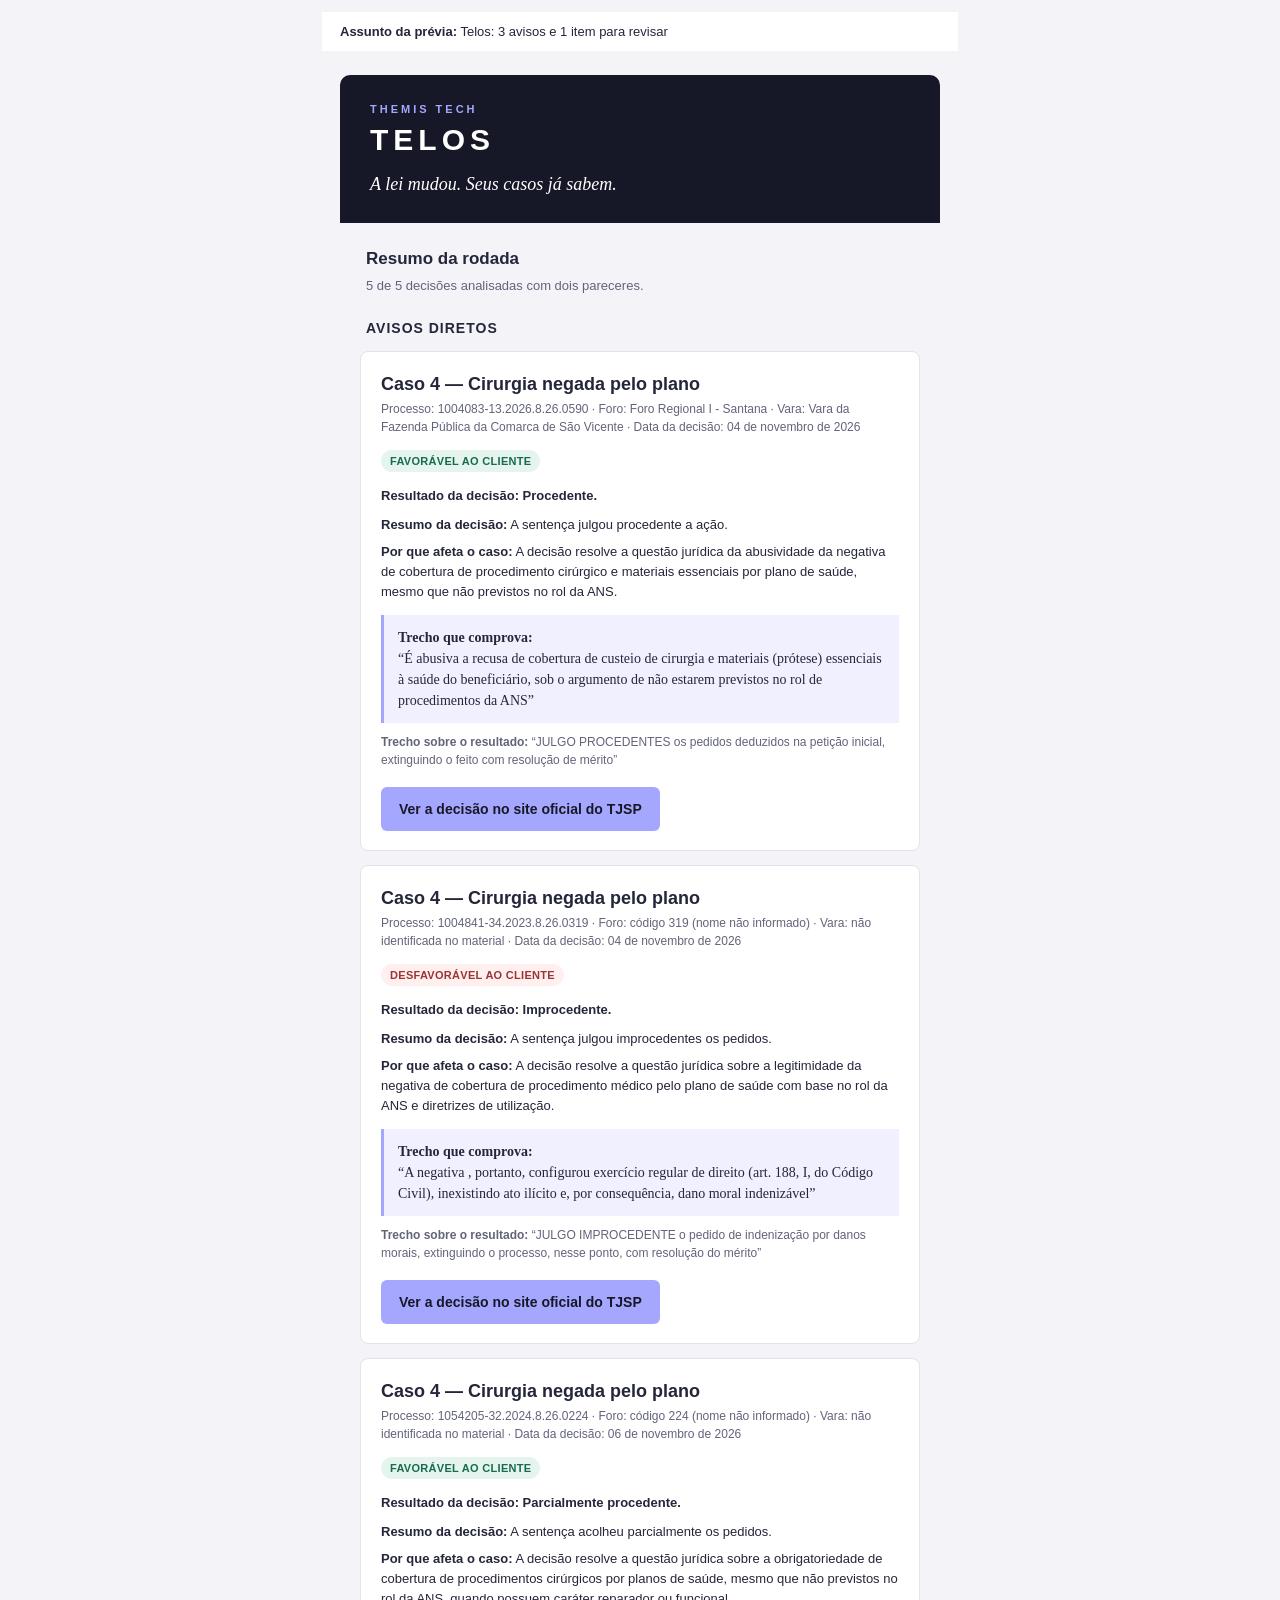
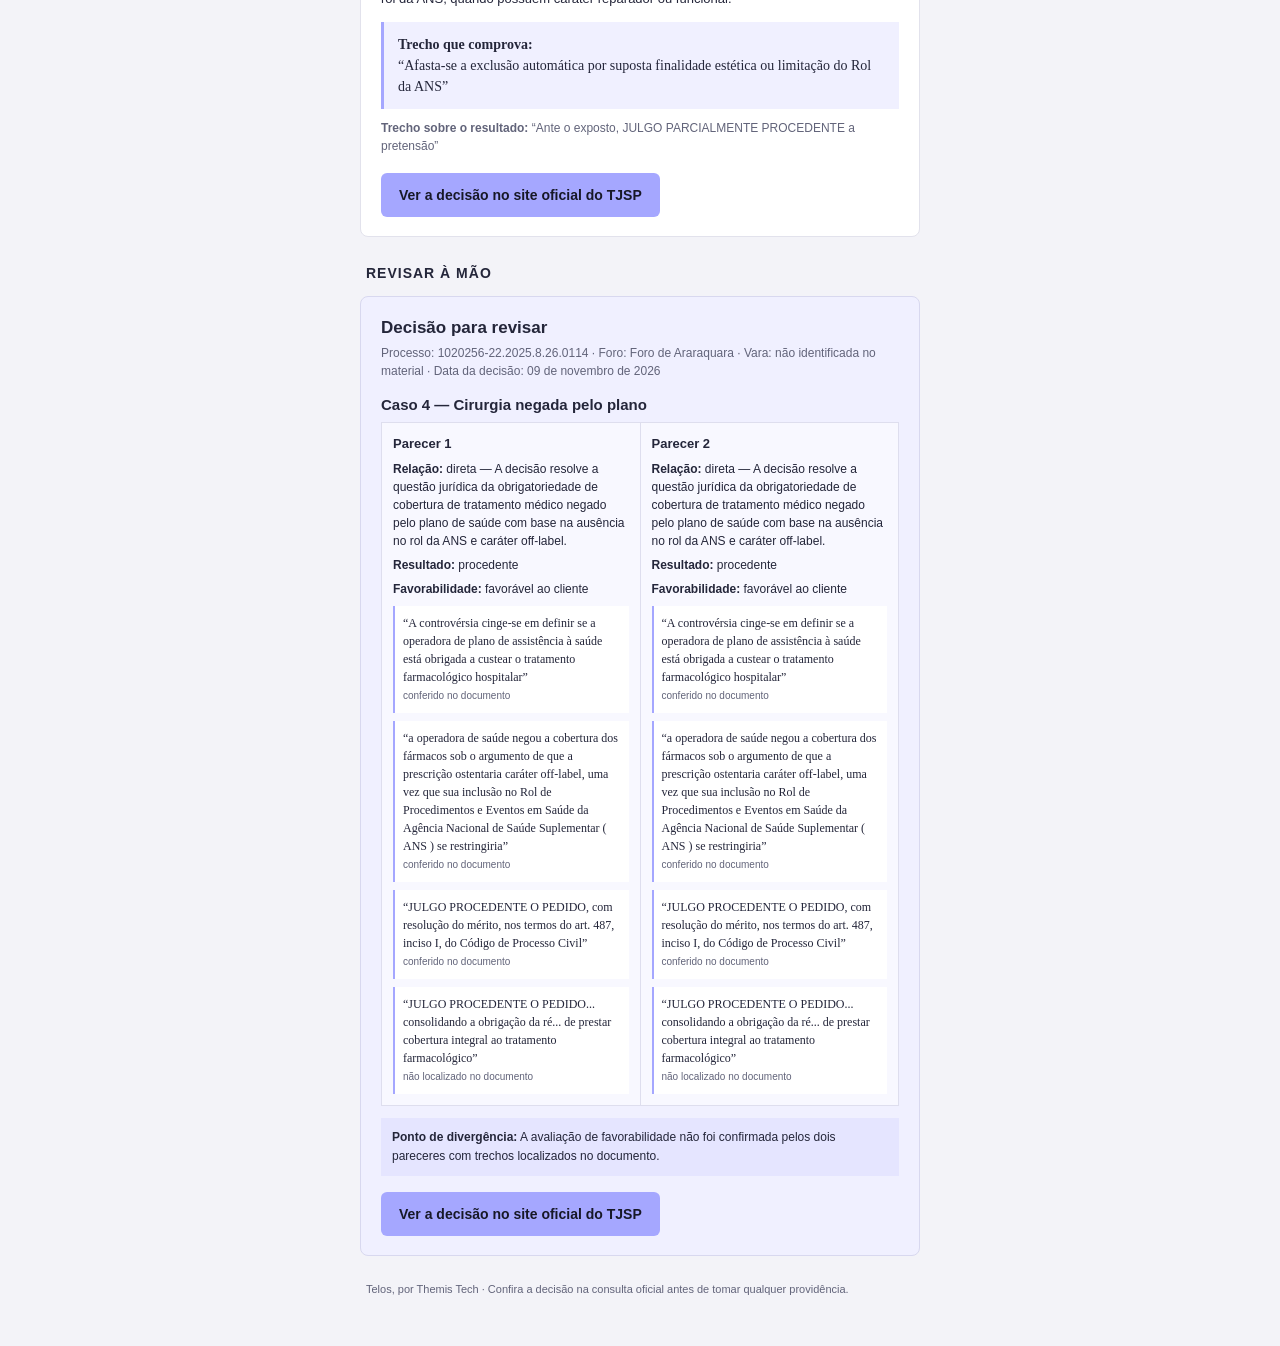
==== email_exemplo.html @ 396db757 "Melhora detalhes dos avisos por e-mail" ====
<!doctype html><html lang="pt-BR"><head><meta charset="utf-8"><meta name="viewport" content="width=device-width,initial-scale=1.0"><title>Resumo da rodada do Telos</title></head><body style="margin:0;padding:0;background-color:#f3f3f8;"><div style="max-width:600px;margin:12px auto 0;padding:12px 18px;background:#ffffff;font-family:Arial,Helvetica,sans-serif;font-size:13px;color:#24263a;"><strong>Assunto da prévia:</strong> Telos: 3 avisos e 1 item para revisar</div><table role="presentation" width="100%" cellpadding="0" cellspacing="0" border="0" bgcolor="#f3f3f8" style="width:100%;background-color:#f3f3f8;"><tr><td align="center" style="padding:24px 12px;"><table role="presentation" width="600" cellpadding="0" cellspacing="0" border="0" style="width:100%;max-width:600px;border-collapse:collapse;"><tr><td bgcolor="#171827" style="padding:28px 30px 26px;background-color:#171827;border-radius:10px 10px 0 0;"><div style="font-family:Arial,Helvetica,sans-serif;font-size:11px;letter-spacing:3px;font-weight:bold;color:#a5a7ff;">THEMIS TECH</div><div style="padding-top:8px;font-family:Arial,Helvetica,sans-serif;font-size:30px;font-weight:bold;letter-spacing:5px;color:#ffffff;">TELOS</div><div style="padding-top:14px;font-family:Georgia,serif;font-size:18px;line-height:26px;font-style:italic;color:#ffffff;">A lei mudou. Seus casos já sabem.</div></td></tr><tr><td style="padding:24px 26px 8px;font-family:Arial,Helvetica,sans-serif;color:#24263a;"><div style="font-size:17px;font-weight:bold;line-height:24px;">Resumo da rodada</div><div style="padding-top:5px;font-size:13px;line-height:20px;color:#62647a;">5 de 5 decisões analisadas com dois pareceres.</div></td></tr><tr><td style="padding:16px 26px 8px;font-family:Arial,Helvetica,sans-serif;font-size:14px;font-weight:bold;letter-spacing:1px;color:#24263a;">AVISOS DIRETOS</td></tr><tr><td style="padding:7px 20px;"><table role="presentation" width="100%" cellpadding="0" cellspacing="0" border="0" bgcolor="#ffffff" style="width:100%;background-color:#ffffff;border:1px solid #e2e2ec;border-radius:8px;"><tr><td style="padding:20px 20px 19px;"><div style="font-family:Arial,Helvetica,sans-serif;font-size:18px;font-weight:bold;line-height:24px;color:#24263a;">Caso 4 — Cirurgia negada pelo plano</div><div style="padding-top:4px;font-family:Arial,Helvetica,sans-serif;font-size:12px;line-height:18px;color:#62647a;">Processo: 1004083-13.2026.8.26.0590 · Foro: Foro Regional I - Santana · Vara: Vara da Fazenda Pública da Comarca de São Vicente · Data da decisão: 04 de novembro de 2026</div><div style="padding-top:14px;"><span style="display:inline-block;padding:5px 9px;background-color:#e6f4ee;color:#176b50;border-radius:20px;font-family:Arial,Helvetica,sans-serif;font-size:11px;font-weight:bold;letter-spacing:.3px;">FAVORÁVEL AO CLIENTE</span></div><div style="padding-top:14px;font-family:Arial,Helvetica,sans-serif;font-size:13px;font-weight:bold;line-height:20px;color:#24263a;">Resultado da decisão: Procedente.</div><div style="padding-top:9px;font-family:Arial,Helvetica,sans-serif;font-size:13px;line-height:20px;color:#24263a;"><strong>Resumo da decisão:</strong> A sentença julgou procedente a ação.</div><div style="padding-top:7px;font-family:Arial,Helvetica,sans-serif;font-size:13px;line-height:20px;color:#24263a;"><strong>Por que afeta o caso:</strong> A decisão resolve a questão jurídica da abusividade da negativa de cobertura de procedimento cirúrgico e materiais essenciais por plano de saúde, mesmo que não previstos no rol da ANS.</div><div style="margin-top:13px;padding:12px 14px;background-color:#f0f0ff;border-left:3px solid #a5a7ff;font-family:Georgia,serif;font-size:14px;line-height:21px;color:#24263a;"><strong>Trecho que comprova:</strong><br>“É abusiva a recusa de cobertura de custeio de cirurgia e materiais (prótese) essenciais à saúde do beneficiário, sob o argumento de não estarem previstos no rol de procedimentos da ANS”</div><div style="padding-top:10px;font-family:Arial,Helvetica,sans-serif;font-size:12px;line-height:18px;color:#62647a;"><strong>Trecho sobre o resultado:</strong> “JULGO PROCEDENTES os pedidos deduzidos na petição inicial, extinguindo o feito com resolução de mérito”</div><div style="padding-top:18px;"><table role="presentation" cellpadding="0" cellspacing="0" border="0"><tr><td bgcolor="#a5a7ff" style="border-radius:6px;background-color:#a5a7ff;"><a href="https://esaj.tjsp.jus.br/cpopg/show.do?processo.codigo=GE000H9WU0000&amp;processo.foro=590&amp;processo.numero=1004083-13.2026.8.26.0590&amp;gateway=true" style="display:inline-block;padding:12px 18px;font-family:Arial,Helvetica,sans-serif;font-size:14px;font-weight:bold;line-height:20px;color:#171827;text-decoration:none;border-radius:6px;">Ver a decisão no site oficial do TJSP</a></td></tr></table></div></td></tr></table></td></tr><tr><td style="padding:7px 20px;"><table role="presentation" width="100%" cellpadding="0" cellspacing="0" border="0" bgcolor="#ffffff" style="width:100%;background-color:#ffffff;border:1px solid #e2e2ec;border-radius:8px;"><tr><td style="padding:20px 20px 19px;"><div style="font-family:Arial,Helvetica,sans-serif;font-size:18px;font-weight:bold;line-height:24px;color:#24263a;">Caso 4 — Cirurgia negada pelo plano</div><div style="padding-top:4px;font-family:Arial,Helvetica,sans-serif;font-size:12px;line-height:18px;color:#62647a;">Processo: 1004841-34.2023.8.26.0319 · Foro: código 319 (nome não informado) · Vara: não identificada no material · Data da decisão: 04 de novembro de 2026</div><div style="padding-top:14px;"><span style="display:inline-block;padding:5px 9px;background-color:#fff0ef;color:#9b3434;border-radius:20px;font-family:Arial,Helvetica,sans-serif;font-size:11px;font-weight:bold;letter-spacing:.3px;">DESFAVORÁVEL AO CLIENTE</span></div><div style="padding-top:14px;font-family:Arial,Helvetica,sans-serif;font-size:13px;font-weight:bold;line-height:20px;color:#24263a;">Resultado da decisão: Improcedente.</div><div style="padding-top:9px;font-family:Arial,Helvetica,sans-serif;font-size:13px;line-height:20px;color:#24263a;"><strong>Resumo da decisão:</strong> A sentença julgou improcedentes os pedidos.</div><div style="padding-top:7px;font-family:Arial,Helvetica,sans-serif;font-size:13px;line-height:20px;color:#24263a;"><strong>Por que afeta o caso:</strong> A decisão resolve a questão jurídica sobre a legitimidade da negativa de cobertura de procedimento médico pelo plano de saúde com base no rol da ANS e diretrizes de utilização.</div><div style="margin-top:13px;padding:12px 14px;background-color:#f0f0ff;border-left:3px solid #a5a7ff;font-family:Georgia,serif;font-size:14px;line-height:21px;color:#24263a;"><strong>Trecho que comprova:</strong><br>“A negativa , portanto, configurou exercício regular de direito (art. 188, I, do Código Civil), inexistindo ato ilícito e, por consequência, dano moral indenizável”</div><div style="padding-top:10px;font-family:Arial,Helvetica,sans-serif;font-size:12px;line-height:18px;color:#62647a;"><strong>Trecho sobre o resultado:</strong> “JULGO IMPROCEDENTE o pedido de indenização por danos morais, extinguindo o processo, nesse ponto, com resolução do mérito”</div><div style="padding-top:18px;"><table role="presentation" cellpadding="0" cellspacing="0" border="0"><tr><td bgcolor="#a5a7ff" style="border-radius:6px;background-color:#a5a7ff;"><a href="https://esaj.tjsp.jus.br/cpopg/show.do?processo.codigo=8V0002P6X0000&amp;processo.foro=319&amp;processo.numero=1004841-34.2023.8.26.0319&amp;gateway=true" style="display:inline-block;padding:12px 18px;font-family:Arial,Helvetica,sans-serif;font-size:14px;font-weight:bold;line-height:20px;color:#171827;text-decoration:none;border-radius:6px;">Ver a decisão no site oficial do TJSP</a></td></tr></table></div></td></tr></table></td></tr><tr><td style="padding:7px 20px;"><table role="presentation" width="100%" cellpadding="0" cellspacing="0" border="0" bgcolor="#ffffff" style="width:100%;background-color:#ffffff;border:1px solid #e2e2ec;border-radius:8px;"><tr><td style="padding:20px 20px 19px;"><div style="font-family:Arial,Helvetica,sans-serif;font-size:18px;font-weight:bold;line-height:24px;color:#24263a;">Caso 4 — Cirurgia negada pelo plano</div><div style="padding-top:4px;font-family:Arial,Helvetica,sans-serif;font-size:12px;line-height:18px;color:#62647a;">Processo: 1054205-32.2024.8.26.0224 · Foro: código 224 (nome não informado) · Vara: não identificada no material · Data da decisão: 06 de novembro de 2026</div><div style="padding-top:14px;"><span style="display:inline-block;padding:5px 9px;background-color:#e6f4ee;color:#176b50;border-radius:20px;font-family:Arial,Helvetica,sans-serif;font-size:11px;font-weight:bold;letter-spacing:.3px;">FAVORÁVEL AO CLIENTE</span></div><div style="padding-top:14px;font-family:Arial,Helvetica,sans-serif;font-size:13px;font-weight:bold;line-height:20px;color:#24263a;">Resultado da decisão: Parcialmente procedente.</div><div style="padding-top:9px;font-family:Arial,Helvetica,sans-serif;font-size:13px;line-height:20px;color:#24263a;"><strong>Resumo da decisão:</strong> A sentença acolheu parcialmente os pedidos.</div><div style="padding-top:7px;font-family:Arial,Helvetica,sans-serif;font-size:13px;line-height:20px;color:#24263a;"><strong>Por que afeta o caso:</strong> A decisão resolve a questão jurídica sobre a obrigatoriedade de cobertura de procedimentos cirúrgicos por planos de saúde, mesmo que não previstos no rol da ANS, quando possuem caráter reparador ou funcional.</div><div style="margin-top:13px;padding:12px 14px;background-color:#f0f0ff;border-left:3px solid #a5a7ff;font-family:Georgia,serif;font-size:14px;line-height:21px;color:#24263a;"><strong>Trecho que comprova:</strong><br>“Afasta-se a exclusão automática por suposta finalidade estética ou limitação do Rol da ANS”</div><div style="padding-top:10px;font-family:Arial,Helvetica,sans-serif;font-size:12px;line-height:18px;color:#62647a;"><strong>Trecho sobre o resultado:</strong> “Ante o exposto, JULGO PARCIALMENTE PROCEDENTE a pretensão”</div><div style="padding-top:18px;"><table role="presentation" cellpadding="0" cellspacing="0" border="0"><tr><td bgcolor="#a5a7ff" style="border-radius:6px;background-color:#a5a7ff;"><a href="https://esaj.tjsp.jus.br/cpopg/show.do?processo.codigo=68001PGIQ0000&amp;processo.foro=224&amp;processo.numero=1054205-32.2024.8.26.0224&amp;gateway=true" style="display:inline-block;padding:12px 18px;font-family:Arial,Helvetica,sans-serif;font-size:14px;font-weight:bold;line-height:20px;color:#171827;text-decoration:none;border-radius:6px;">Ver a decisão no site oficial do TJSP</a></td></tr></table></div></td></tr></table></td></tr><tr><td style="padding:21px 26px 8px;font-family:Arial,Helvetica,sans-serif;font-size:14px;font-weight:bold;letter-spacing:1px;color:#24263a;">REVISAR À MÃO</td></tr><tr><td style="padding:7px 20px;"><table role="presentation" width="100%" cellpadding="0" cellspacing="0" border="0" bgcolor="#f0f0ff" style="width:100%;background-color:#f0f0ff;border:1px solid #d8d8ef;border-radius:8px;"><tr><td style="padding:19px 20px;"><div style="font-family:Arial,Helvetica,sans-serif;font-size:17px;font-weight:bold;line-height:23px;color:#24263a;">Decisão para revisar</div><div style="padding-top:5px;font-family:Arial,Helvetica,sans-serif;font-size:12px;line-height:18px;color:#62647a;">Processo: 1020256-22.2025.8.26.0114 · Foro: Foro de Araraquara · Vara: não identificada no material · Data da decisão: 09 de novembro de 2026</div><div style="padding-top:14px;font-family:Arial,Helvetica,sans-serif;font-size:15px;font-weight:bold;line-height:21px;color:#24263a;">Caso 4 — Cirurgia negada pelo plano</div><table role="presentation" width="100%" cellpadding="0" cellspacing="0" border="0" style="width:100%;margin-top:7px;border-collapse:collapse;"><tr><td width="50%" valign="top" style="width:50%;padding:11px;background-color:#f8f8ff;border:1px solid #dedeee;"><div style="font-family:Arial,Helvetica,sans-serif;font-size:13px;font-weight:bold;line-height:19px;color:#24263a;">Parecer 1</div><div style="padding-top:7px;font-family:Arial,Helvetica,sans-serif;font-size:12px;line-height:18px;color:#24263a;"><strong>Relação:</strong> direta — A decisão resolve a questão jurídica da obrigatoriedade de cobertura de tratamento médico negado pelo plano de saúde com base na ausência no rol da ANS e caráter off-label.</div><div style="padding-top:6px;font-family:Arial,Helvetica,sans-serif;font-size:12px;line-height:18px;color:#24263a;"><strong>Resultado:</strong> procedente</div><div style="padding-top:6px;font-family:Arial,Helvetica,sans-serif;font-size:12px;line-height:18px;color:#24263a;"><strong>Favorabilidade:</strong> favorável ao cliente</div><div style="margin-top:8px;padding:8px;background-color:#ffffff;border-left:2px solid #a5a7ff;font-family:Georgia,serif;font-size:12px;line-height:18px;color:#24263a;">“A controvérsia cinge-se em definir se a operadora de plano de assistência à saúde está obrigada a custear o tratamento farmacológico hospitalar”<br><span style="font-family:Arial,Helvetica,sans-serif;font-size:10px;color:#62647a;">conferido no documento</span></div><div style="margin-top:8px;padding:8px;background-color:#ffffff;border-left:2px solid #a5a7ff;font-family:Georgia,serif;font-size:12px;line-height:18px;color:#24263a;">“a operadora de saúde negou a cobertura dos fármacos sob o argumento de que a prescrição ostentaria caráter off-label, uma vez que sua inclusão no Rol de Procedimentos e Eventos em Saúde da Agência Nacional de Saúde Suplementar ( ANS ) se restringiria”<br><span style="font-family:Arial,Helvetica,sans-serif;font-size:10px;color:#62647a;">conferido no documento</span></div><div style="margin-top:8px;padding:8px;background-color:#ffffff;border-left:2px solid #a5a7ff;font-family:Georgia,serif;font-size:12px;line-height:18px;color:#24263a;">“JULGO PROCEDENTE O PEDIDO, com resolução do mérito, nos termos do art. 487, inciso I, do Código de Processo Civil”<br><span style="font-family:Arial,Helvetica,sans-serif;font-size:10px;color:#62647a;">conferido no documento</span></div><div style="margin-top:8px;padding:8px;background-color:#ffffff;border-left:2px solid #a5a7ff;font-family:Georgia,serif;font-size:12px;line-height:18px;color:#24263a;">“JULGO PROCEDENTE O PEDIDO... consolidando a obrigação da ré... de prestar cobertura integral ao tratamento farmacológico”<br><span style="font-family:Arial,Helvetica,sans-serif;font-size:10px;color:#62647a;">não localizado no documento</span></div></td><td width="50%" valign="top" style="width:50%;padding:11px;background-color:#f8f8ff;border:1px solid #dedeee;"><div style="font-family:Arial,Helvetica,sans-serif;font-size:13px;font-weight:bold;line-height:19px;color:#24263a;">Parecer 2</div><div style="padding-top:7px;font-family:Arial,Helvetica,sans-serif;font-size:12px;line-height:18px;color:#24263a;"><strong>Relação:</strong> direta — A decisão resolve a questão jurídica da obrigatoriedade de cobertura de tratamento médico negado pelo plano de saúde com base na ausência no rol da ANS e caráter off-label.</div><div style="padding-top:6px;font-family:Arial,Helvetica,sans-serif;font-size:12px;line-height:18px;color:#24263a;"><strong>Resultado:</strong> procedente</div><div style="padding-top:6px;font-family:Arial,Helvetica,sans-serif;font-size:12px;line-height:18px;color:#24263a;"><strong>Favorabilidade:</strong> favorável ao cliente</div><div style="margin-top:8px;padding:8px;background-color:#ffffff;border-left:2px solid #a5a7ff;font-family:Georgia,serif;font-size:12px;line-height:18px;color:#24263a;">“A controvérsia cinge-se em definir se a operadora de plano de assistência à saúde está obrigada a custear o tratamento farmacológico hospitalar”<br><span style="font-family:Arial,Helvetica,sans-serif;font-size:10px;color:#62647a;">conferido no documento</span></div><div style="margin-top:8px;padding:8px;background-color:#ffffff;border-left:2px solid #a5a7ff;font-family:Georgia,serif;font-size:12px;line-height:18px;color:#24263a;">“a operadora de saúde negou a cobertura dos fármacos sob o argumento de que a prescrição ostentaria caráter off-label, uma vez que sua inclusão no Rol de Procedimentos e Eventos em Saúde da Agência Nacional de Saúde Suplementar ( ANS ) se restringiria”<br><span style="font-family:Arial,Helvetica,sans-serif;font-size:10px;color:#62647a;">conferido no documento</span></div><div style="margin-top:8px;padding:8px;background-color:#ffffff;border-left:2px solid #a5a7ff;font-family:Georgia,serif;font-size:12px;line-height:18px;color:#24263a;">“JULGO PROCEDENTE O PEDIDO, com resolução do mérito, nos termos do art. 487, inciso I, do Código de Processo Civil”<br><span style="font-family:Arial,Helvetica,sans-serif;font-size:10px;color:#62647a;">conferido no documento</span></div><div style="margin-top:8px;padding:8px;background-color:#ffffff;border-left:2px solid #a5a7ff;font-family:Georgia,serif;font-size:12px;line-height:18px;color:#24263a;">“JULGO PROCEDENTE O PEDIDO... consolidando a obrigação da ré... de prestar cobertura integral ao tratamento farmacológico”<br><span style="font-family:Arial,Helvetica,sans-serif;font-size:10px;color:#62647a;">não localizado no documento</span></div></td></tr></table><div style="margin-top:12px;padding:10px 11px;background-color:#e5e5ff;font-family:Arial,Helvetica,sans-serif;font-size:12px;line-height:19px;color:#24263a;"><strong>Ponto de divergência:</strong> A avaliação de favorabilidade não foi confirmada pelos dois pareceres com trechos localizados no documento.</div><div style="padding-top:16px;"><table role="presentation" cellpadding="0" cellspacing="0" border="0"><tr><td bgcolor="#a5a7ff" style="border-radius:6px;background-color:#a5a7ff;"><a href="https://esaj.tjsp.jus.br/cpopg/show.do?processo.codigo=36001740X0000&amp;processo.foro=114&amp;processo.numero=1020256-22.2025.8.26.0114&amp;gateway=true" style="display:inline-block;padding:12px 18px;font-family:Arial,Helvetica,sans-serif;font-size:14px;font-weight:bold;line-height:20px;color:#171827;text-decoration:none;border-radius:6px;">Ver a decisão no site oficial do TJSP</a></td></tr></table></div></td></tr></table></td></tr><tr><td style="padding:18px 26px 24px;font-family:Arial,Helvetica,sans-serif;font-size:11px;line-height:17px;color:#62647a;">Telos, por Themis Tech · Confira a decisão na consulta oficial antes de tomar qualquer providência.</td></tr></table></td></tr></table></body></html>
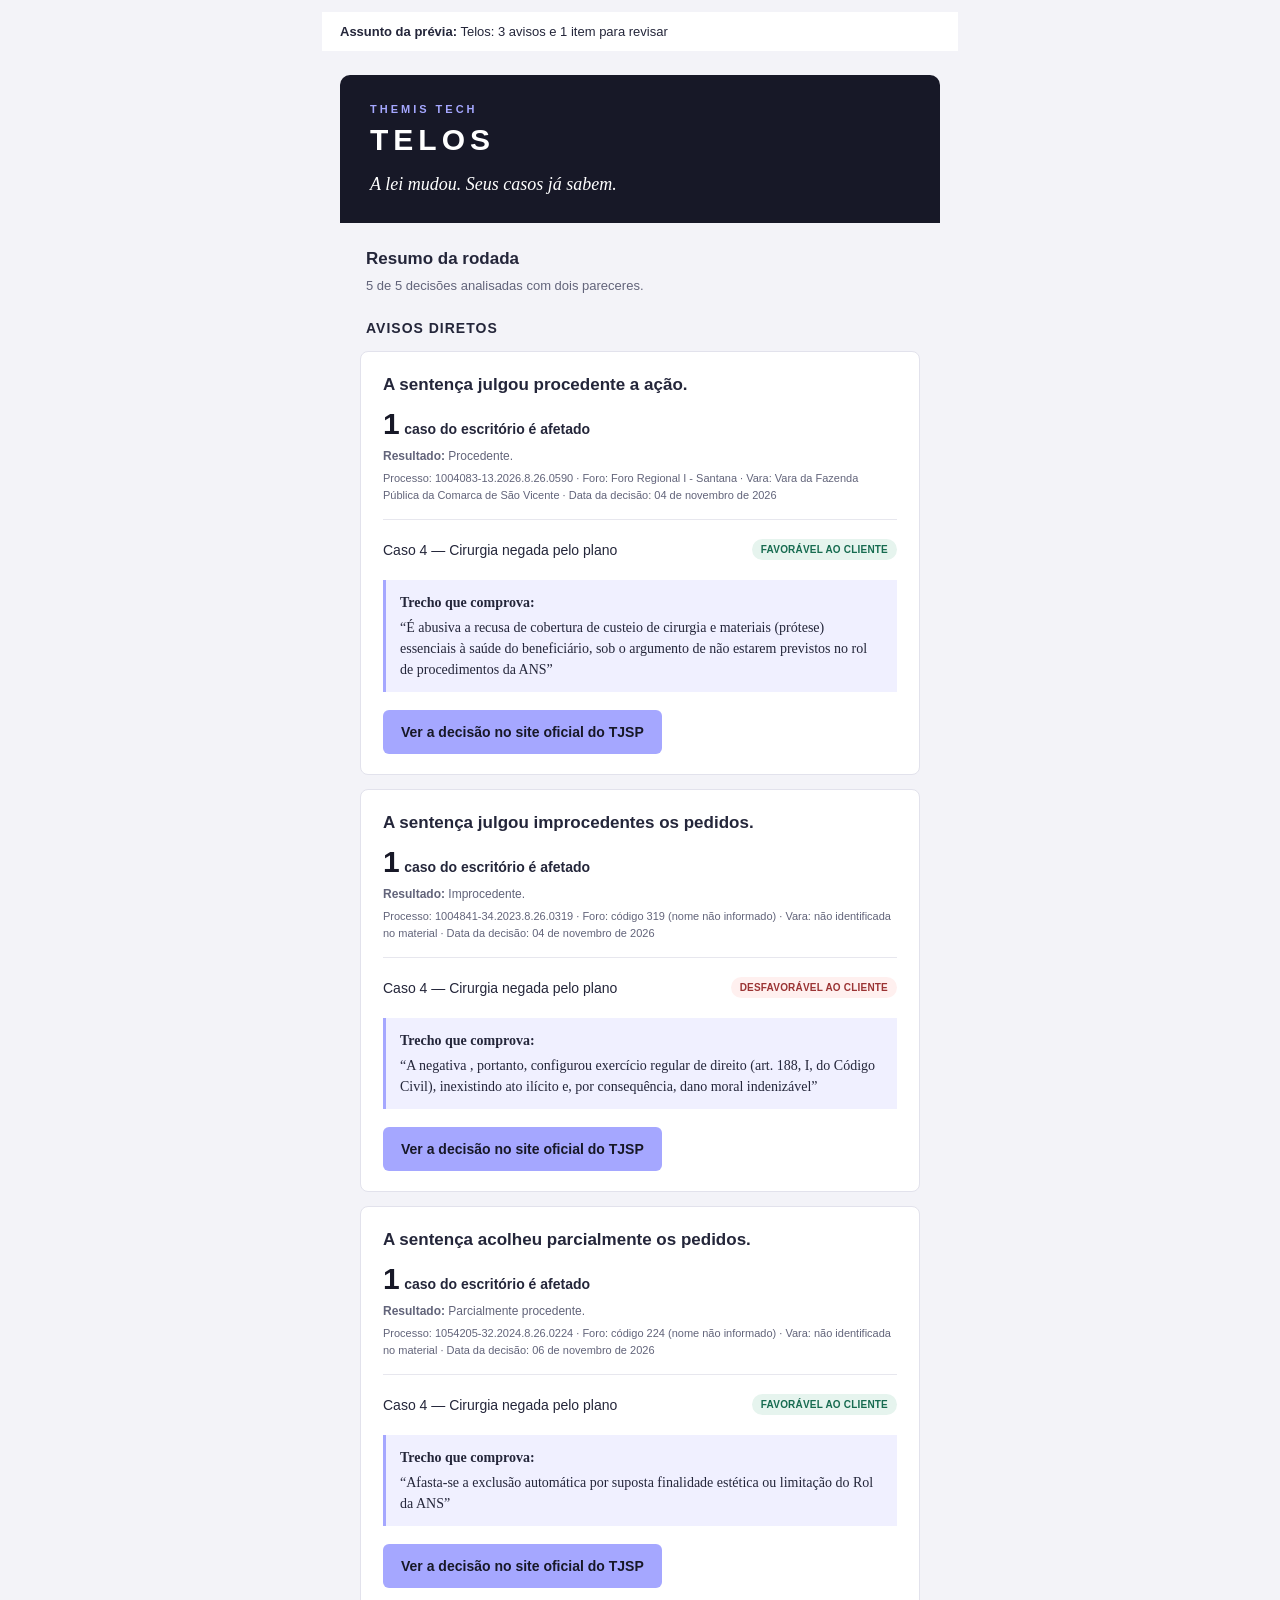
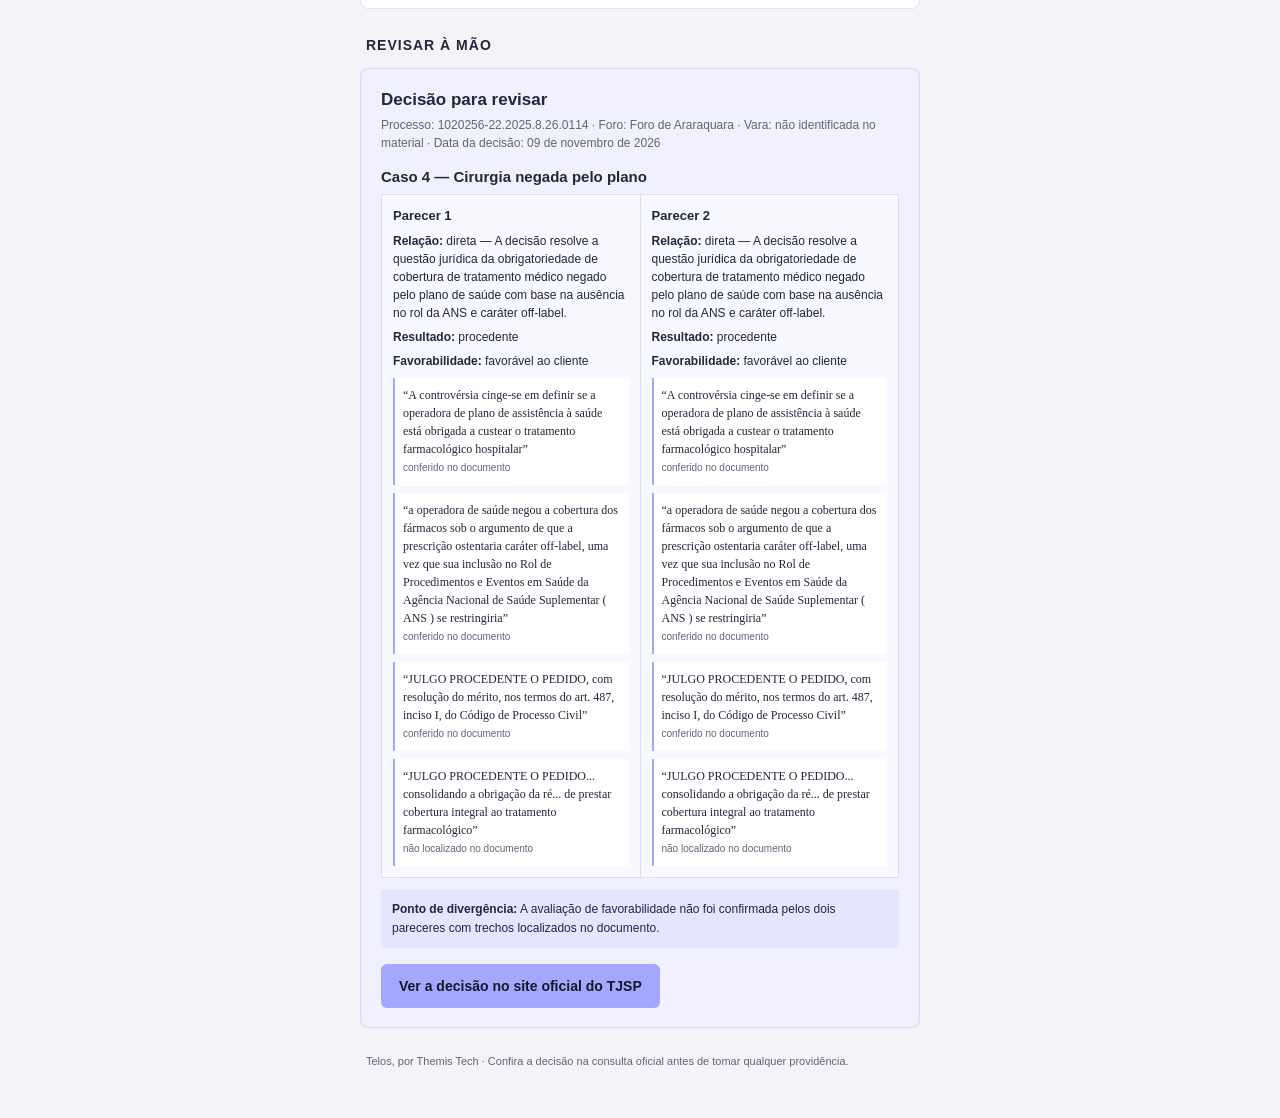
==== commit 91c8fb41: "Agrupa avisos por decisão" ====
--- a/email_exemplo.html
+++ b/email_exemplo.html
@@ -1 +1 @@
-<!doctype html><html lang="pt-BR"><head><meta charset="utf-8"><meta name="viewport" content="width=device-width,initial-scale=1.0"><title>Resumo da rodada do Telos</title></head><body style="margin:0;padding:0;background-color:#f3f3f8;"><div style="max-width:600px;margin:12px auto 0;padding:12px 18px;background:#ffffff;font-family:Arial,Helvetica,sans-serif;font-size:13px;color:#24263a;"><strong>Assunto da prévia:</strong> Telos: 3 avisos e 1 item para revisar</div><table role="presentation" width="100%" cellpadding="0" cellspacing="0" border="0" bgcolor="#f3f3f8" style="width:100%;background-color:#f3f3f8;"><tr><td align="center" style="padding:24px 12px;"><table role="presentation" width="600" cellpadding="0" cellspacing="0" border="0" style="width:100%;max-width:600px;border-collapse:collapse;"><tr><td bgcolor="#171827" style="padding:28px 30px 26px;background-color:#171827;border-radius:10px 10px 0 0;"><div style="font-family:Arial,Helvetica,sans-serif;font-size:11px;letter-spacing:3px;font-weight:bold;color:#a5a7ff;">THEMIS TECH</div><div style="padding-top:8px;font-family:Arial,Helvetica,sans-serif;font-size:30px;font-weight:bold;letter-spacing:5px;color:#ffffff;">TELOS</div><div style="padding-top:14px;font-family:Georgia,serif;font-size:18px;line-height:26px;font-style:italic;color:#ffffff;">A lei mudou. Seus casos já sabem.</div></td></tr><tr><td style="padding:24px 26px 8px;font-family:Arial,Helvetica,sans-serif;color:#24263a;"><div style="font-size:17px;font-weight:bold;line-height:24px;">Resumo da rodada</div><div style="padding-top:5px;font-size:13px;line-height:20px;color:#62647a;">5 de 5 decisões analisadas com dois pareceres.</div></td></tr><tr><td style="padding:16px 26px 8px;font-family:Arial,Helvetica,sans-serif;font-size:14px;font-weight:bold;letter-spacing:1px;color:#24263a;">AVISOS DIRETOS</td></tr><tr><td style="padding:7px 20px;"><table role="presentation" width="100%" cellpadding="0" cellspacing="0" border="0" bgcolor="#ffffff" style="width:100%;background-color:#ffffff;border:1px solid #e2e2ec;border-radius:8px;"><tr><td style="padding:20px 20px 19px;"><div style="font-family:Arial,Helvetica,sans-serif;font-size:18px;font-weight:bold;line-height:24px;color:#24263a;">Caso 4 — Cirurgia negada pelo plano</div><div style="padding-top:4px;font-family:Arial,Helvetica,sans-serif;font-size:12px;line-height:18px;color:#62647a;">Processo: 1004083-13.2026.8.26.0590 · Foro: Foro Regional I - Santana · Vara: Vara da Fazenda Pública da Comarca de São Vicente · Data da decisão: 04 de novembro de 2026</div><div style="padding-top:14px;"><span style="display:inline-block;padding:5px 9px;background-color:#e6f4ee;color:#176b50;border-radius:20px;font-family:Arial,Helvetica,sans-serif;font-size:11px;font-weight:bold;letter-spacing:.3px;">FAVORÁVEL AO CLIENTE</span></div><div style="padding-top:14px;font-family:Arial,Helvetica,sans-serif;font-size:13px;font-weight:bold;line-height:20px;color:#24263a;">Resultado da decisão: Procedente.</div><div style="padding-top:9px;font-family:Arial,Helvetica,sans-serif;font-size:13px;line-height:20px;color:#24263a;"><strong>Resumo da decisão:</strong> A sentença julgou procedente a ação.</div><div style="padding-top:7px;font-family:Arial,Helvetica,sans-serif;font-size:13px;line-height:20px;color:#24263a;"><strong>Por que afeta o caso:</strong> A decisão resolve a questão jurídica da abusividade da negativa de cobertura de procedimento cirúrgico e materiais essenciais por plano de saúde, mesmo que não previstos no rol da ANS.</div><div style="margin-top:13px;padding:12px 14px;background-color:#f0f0ff;border-left:3px solid #a5a7ff;font-family:Georgia,serif;font-size:14px;line-height:21px;color:#24263a;"><strong>Trecho que comprova:</strong><br>“É abusiva a recusa de cobertura de custeio de cirurgia e materiais (prótese) essenciais à saúde do beneficiário, sob o argumento de não estarem previstos no rol de procedimentos da ANS”</div><div style="padding-top:10px;font-family:Arial,Helvetica,sans-serif;font-size:12px;line-height:18px;color:#62647a;"><strong>Trecho sobre o resultado:</strong> “JULGO PROCEDENTES os pedidos deduzidos na petição inicial, extinguindo o feito com resolução de mérito”</div><div style="padding-top:18px;"><table role="presentation" cellpadding="0" cellspacing="0" border="0"><tr><td bgcolor="#a5a7ff" style="border-radius:6px;background-color:#a5a7ff;"><a href="https://esaj.tjsp.jus.br/cpopg/show.do?processo.codigo=GE000H9WU0000&amp;processo.foro=590&amp;processo.numero=1004083-13.2026.8.26.0590&amp;gateway=true" style="display:inline-block;padding:12px 18px;font-family:Arial,Helvetica,sans-serif;font-size:14px;font-weight:bold;line-height:20px;color:#171827;text-decoration:none;border-radius:6px;">Ver a decisão no site oficial do TJSP</a></td></tr></table></div></td></tr></table></td></tr><tr><td style="padding:7px 20px;"><table role="presentation" width="100%" cellpadding="0" cellspacing="0" border="0" bgcolor="#ffffff" style="width:100%;background-color:#ffffff;border:1px solid #e2e2ec;border-radius:8px;"><tr><td style="padding:20px 20px 19px;"><div style="font-family:Arial,Helvetica,sans-serif;font-size:18px;font-weight:bold;line-height:24px;color:#24263a;">Caso 4 — Cirurgia negada pelo plano</div><div style="padding-top:4px;font-family:Arial,Helvetica,sans-serif;font-size:12px;line-height:18px;color:#62647a;">Processo: 1004841-34.2023.8.26.0319 · Foro: código 319 (nome não informado) · Vara: não identificada no material · Data da decisão: 04 de novembro de 2026</div><div style="padding-top:14px;"><span style="display:inline-block;padding:5px 9px;background-color:#fff0ef;color:#9b3434;border-radius:20px;font-family:Arial,Helvetica,sans-serif;font-size:11px;font-weight:bold;letter-spacing:.3px;">DESFAVORÁVEL AO CLIENTE</span></div><div style="padding-top:14px;font-family:Arial,Helvetica,sans-serif;font-size:13px;font-weight:bold;line-height:20px;color:#24263a;">Resultado da decisão: Improcedente.</div><div style="padding-top:9px;font-family:Arial,Helvetica,sans-serif;font-size:13px;line-height:20px;color:#24263a;"><strong>Resumo da decisão:</strong> A sentença julgou improcedentes os pedidos.</div><div style="padding-top:7px;font-family:Arial,Helvetica,sans-serif;font-size:13px;line-height:20px;color:#24263a;"><strong>Por que afeta o caso:</strong> A decisão resolve a questão jurídica sobre a legitimidade da negativa de cobertura de procedimento médico pelo plano de saúde com base no rol da ANS e diretrizes de utilização.</div><div style="margin-top:13px;padding:12px 14px;background-color:#f0f0ff;border-left:3px solid #a5a7ff;font-family:Georgia,serif;font-size:14px;line-height:21px;color:#24263a;"><strong>Trecho que comprova:</strong><br>“A negativa , portanto, configurou exercício regular de direito (art. 188, I, do Código Civil), inexistindo ato ilícito e, por consequência, dano moral indenizável”</div><div style="padding-top:10px;font-family:Arial,Helvetica,sans-serif;font-size:12px;line-height:18px;color:#62647a;"><strong>Trecho sobre o resultado:</strong> “JULGO IMPROCEDENTE o pedido de indenização por danos morais, extinguindo o processo, nesse ponto, com resolução do mérito”</div><div style="padding-top:18px;"><table role="presentation" cellpadding="0" cellspacing="0" border="0"><tr><td bgcolor="#a5a7ff" style="border-radius:6px;background-color:#a5a7ff;"><a href="https://esaj.tjsp.jus.br/cpopg/show.do?processo.codigo=8V0002P6X0000&amp;processo.foro=319&amp;processo.numero=1004841-34.2023.8.26.0319&amp;gateway=true" style="display:inline-block;padding:12px 18px;font-family:Arial,Helvetica,sans-serif;font-size:14px;font-weight:bold;line-height:20px;color:#171827;text-decoration:none;border-radius:6px;">Ver a decisão no site oficial do TJSP</a></td></tr></table></div></td></tr></table></td></tr><tr><td style="padding:7px 20px;"><table role="presentation" width="100%" cellpadding="0" cellspacing="0" border="0" bgcolor="#ffffff" style="width:100%;background-color:#ffffff;border:1px solid #e2e2ec;border-radius:8px;"><tr><td style="padding:20px 20px 19px;"><div style="font-family:Arial,Helvetica,sans-serif;font-size:18px;font-weight:bold;line-height:24px;color:#24263a;">Caso 4 — Cirurgia negada pelo plano</div><div style="padding-top:4px;font-family:Arial,Helvetica,sans-serif;font-size:12px;line-height:18px;color:#62647a;">Processo: 1054205-32.2024.8.26.0224 · Foro: código 224 (nome não informado) · Vara: não identificada no material · Data da decisão: 06 de novembro de 2026</div><div style="padding-top:14px;"><span style="display:inline-block;padding:5px 9px;background-color:#e6f4ee;color:#176b50;border-radius:20px;font-family:Arial,Helvetica,sans-serif;font-size:11px;font-weight:bold;letter-spacing:.3px;">FAVORÁVEL AO CLIENTE</span></div><div style="padding-top:14px;font-family:Arial,Helvetica,sans-serif;font-size:13px;font-weight:bold;line-height:20px;color:#24263a;">Resultado da decisão: Parcialmente procedente.</div><div style="padding-top:9px;font-family:Arial,Helvetica,sans-serif;font-size:13px;line-height:20px;color:#24263a;"><strong>Resumo da decisão:</strong> A sentença acolheu parcialmente os pedidos.</div><div style="padding-top:7px;font-family:Arial,Helvetica,sans-serif;font-size:13px;line-height:20px;color:#24263a;"><strong>Por que afeta o caso:</strong> A decisão resolve a questão jurídica sobre a obrigatoriedade de cobertura de procedimentos cirúrgicos por planos de saúde, mesmo que não previstos no rol da ANS, quando possuem caráter reparador ou funcional.</div><div style="margin-top:13px;padding:12px 14px;background-color:#f0f0ff;border-left:3px solid #a5a7ff;font-family:Georgia,serif;font-size:14px;line-height:21px;color:#24263a;"><strong>Trecho que comprova:</strong><br>“Afasta-se a exclusão automática por suposta finalidade estética ou limitação do Rol da ANS”</div><div style="padding-top:10px;font-family:Arial,Helvetica,sans-serif;font-size:12px;line-height:18px;color:#62647a;"><strong>Trecho sobre o resultado:</strong> “Ante o exposto, JULGO PARCIALMENTE PROCEDENTE a pretensão”</div><div style="padding-top:18px;"><table role="presentation" cellpadding="0" cellspacing="0" border="0"><tr><td bgcolor="#a5a7ff" style="border-radius:6px;background-color:#a5a7ff;"><a href="https://esaj.tjsp.jus.br/cpopg/show.do?processo.codigo=68001PGIQ0000&amp;processo.foro=224&amp;processo.numero=1054205-32.2024.8.26.0224&amp;gateway=true" style="display:inline-block;padding:12px 18px;font-family:Arial,Helvetica,sans-serif;font-size:14px;font-weight:bold;line-height:20px;color:#171827;text-decoration:none;border-radius:6px;">Ver a decisão no site oficial do TJSP</a></td></tr></table></div></td></tr></table></td></tr><tr><td style="padding:21px 26px 8px;font-family:Arial,Helvetica,sans-serif;font-size:14px;font-weight:bold;letter-spacing:1px;color:#24263a;">REVISAR À MÃO</td></tr><tr><td style="padding:7px 20px;"><table role="presentation" width="100%" cellpadding="0" cellspacing="0" border="0" bgcolor="#f0f0ff" style="width:100%;background-color:#f0f0ff;border:1px solid #d8d8ef;border-radius:8px;"><tr><td style="padding:19px 20px;"><div style="font-family:Arial,Helvetica,sans-serif;font-size:17px;font-weight:bold;line-height:23px;color:#24263a;">Decisão para revisar</div><div style="padding-top:5px;font-family:Arial,Helvetica,sans-serif;font-size:12px;line-height:18px;color:#62647a;">Processo: 1020256-22.2025.8.26.0114 · Foro: Foro de Araraquara · Vara: não identificada no material · Data da decisão: 09 de novembro de 2026</div><div style="padding-top:14px;font-family:Arial,Helvetica,sans-serif;font-size:15px;font-weight:bold;line-height:21px;color:#24263a;">Caso 4 — Cirurgia negada pelo plano</div><table role="presentation" width="100%" cellpadding="0" cellspacing="0" border="0" style="width:100%;margin-top:7px;border-collapse:collapse;"><tr><td width="50%" valign="top" style="width:50%;padding:11px;background-color:#f8f8ff;border:1px solid #dedeee;"><div style="font-family:Arial,Helvetica,sans-serif;font-size:13px;font-weight:bold;line-height:19px;color:#24263a;">Parecer 1</div><div style="padding-top:7px;font-family:Arial,Helvetica,sans-serif;font-size:12px;line-height:18px;color:#24263a;"><strong>Relação:</strong> direta — A decisão resolve a questão jurídica da obrigatoriedade de cobertura de tratamento médico negado pelo plano de saúde com base na ausência no rol da ANS e caráter off-label.</div><div style="padding-top:6px;font-family:Arial,Helvetica,sans-serif;font-size:12px;line-height:18px;color:#24263a;"><strong>Resultado:</strong> procedente</div><div style="padding-top:6px;font-family:Arial,Helvetica,sans-serif;font-size:12px;line-height:18px;color:#24263a;"><strong>Favorabilidade:</strong> favorável ao cliente</div><div style="margin-top:8px;padding:8px;background-color:#ffffff;border-left:2px solid #a5a7ff;font-family:Georgia,serif;font-size:12px;line-height:18px;color:#24263a;">“A controvérsia cinge-se em definir se a operadora de plano de assistência à saúde está obrigada a custear o tratamento farmacológico hospitalar”<br><span style="font-family:Arial,Helvetica,sans-serif;font-size:10px;color:#62647a;">conferido no documento</span></div><div style="margin-top:8px;padding:8px;background-color:#ffffff;border-left:2px solid #a5a7ff;font-family:Georgia,serif;font-size:12px;line-height:18px;color:#24263a;">“a operadora de saúde negou a cobertura dos fármacos sob o argumento de que a prescrição ostentaria caráter off-label, uma vez que sua inclusão no Rol de Procedimentos e Eventos em Saúde da Agência Nacional de Saúde Suplementar ( ANS ) se restringiria”<br><span style="font-family:Arial,Helvetica,sans-serif;font-size:10px;color:#62647a;">conferido no documento</span></div><div style="margin-top:8px;padding:8px;background-color:#ffffff;border-left:2px solid #a5a7ff;font-family:Georgia,serif;font-size:12px;line-height:18px;color:#24263a;">“JULGO PROCEDENTE O PEDIDO, com resolução do mérito, nos termos do art. 487, inciso I, do Código de Processo Civil”<br><span style="font-family:Arial,Helvetica,sans-serif;font-size:10px;color:#62647a;">conferido no documento</span></div><div style="margin-top:8px;padding:8px;background-color:#ffffff;border-left:2px solid #a5a7ff;font-family:Georgia,serif;font-size:12px;line-height:18px;color:#24263a;">“JULGO PROCEDENTE O PEDIDO... consolidando a obrigação da ré... de prestar cobertura integral ao tratamento farmacológico”<br><span style="font-family:Arial,Helvetica,sans-serif;font-size:10px;color:#62647a;">não localizado no documento</span></div></td><td width="50%" valign="top" style="width:50%;padding:11px;background-color:#f8f8ff;border:1px solid #dedeee;"><div style="font-family:Arial,Helvetica,sans-serif;font-size:13px;font-weight:bold;line-height:19px;color:#24263a;">Parecer 2</div><div style="padding-top:7px;font-family:Arial,Helvetica,sans-serif;font-size:12px;line-height:18px;color:#24263a;"><strong>Relação:</strong> direta — A decisão resolve a questão jurídica da obrigatoriedade de cobertura de tratamento médico negado pelo plano de saúde com base na ausência no rol da ANS e caráter off-label.</div><div style="padding-top:6px;font-family:Arial,Helvetica,sans-serif;font-size:12px;line-height:18px;color:#24263a;"><strong>Resultado:</strong> procedente</div><div style="padding-top:6px;font-family:Arial,Helvetica,sans-serif;font-size:12px;line-height:18px;color:#24263a;"><strong>Favorabilidade:</strong> favorável ao cliente</div><div style="margin-top:8px;padding:8px;background-color:#ffffff;border-left:2px solid #a5a7ff;font-family:Georgia,serif;font-size:12px;line-height:18px;color:#24263a;">“A controvérsia cinge-se em definir se a operadora de plano de assistência à saúde está obrigada a custear o tratamento farmacológico hospitalar”<br><span style="font-family:Arial,Helvetica,sans-serif;font-size:10px;color:#62647a;">conferido no documento</span></div><div style="margin-top:8px;padding:8px;background-color:#ffffff;border-left:2px solid #a5a7ff;font-family:Georgia,serif;font-size:12px;line-height:18px;color:#24263a;">“a operadora de saúde negou a cobertura dos fármacos sob o argumento de que a prescrição ostentaria caráter off-label, uma vez que sua inclusão no Rol de Procedimentos e Eventos em Saúde da Agência Nacional de Saúde Suplementar ( ANS ) se restringiria”<br><span style="font-family:Arial,Helvetica,sans-serif;font-size:10px;color:#62647a;">conferido no documento</span></div><div style="margin-top:8px;padding:8px;background-color:#ffffff;border-left:2px solid #a5a7ff;font-family:Georgia,serif;font-size:12px;line-height:18px;color:#24263a;">“JULGO PROCEDENTE O PEDIDO, com resolução do mérito, nos termos do art. 487, inciso I, do Código de Processo Civil”<br><span style="font-family:Arial,Helvetica,sans-serif;font-size:10px;color:#62647a;">conferido no documento</span></div><div style="margin-top:8px;padding:8px;background-color:#ffffff;border-left:2px solid #a5a7ff;font-family:Georgia,serif;font-size:12px;line-height:18px;color:#24263a;">“JULGO PROCEDENTE O PEDIDO... consolidando a obrigação da ré... de prestar cobertura integral ao tratamento farmacológico”<br><span style="font-family:Arial,Helvetica,sans-serif;font-size:10px;color:#62647a;">não localizado no documento</span></div></td></tr></table><div style="margin-top:12px;padding:10px 11px;background-color:#e5e5ff;font-family:Arial,Helvetica,sans-serif;font-size:12px;line-height:19px;color:#24263a;"><strong>Ponto de divergência:</strong> A avaliação de favorabilidade não foi confirmada pelos dois pareceres com trechos localizados no documento.</div><div style="padding-top:16px;"><table role="presentation" cellpadding="0" cellspacing="0" border="0"><tr><td bgcolor="#a5a7ff" style="border-radius:6px;background-color:#a5a7ff;"><a href="https://esaj.tjsp.jus.br/cpopg/show.do?processo.codigo=36001740X0000&amp;processo.foro=114&amp;processo.numero=1020256-22.2025.8.26.0114&amp;gateway=true" style="display:inline-block;padding:12px 18px;font-family:Arial,Helvetica,sans-serif;font-size:14px;font-weight:bold;line-height:20px;color:#171827;text-decoration:none;border-radius:6px;">Ver a decisão no site oficial do TJSP</a></td></tr></table></div></td></tr></table></td></tr><tr><td style="padding:18px 26px 24px;font-family:Arial,Helvetica,sans-serif;font-size:11px;line-height:17px;color:#62647a;">Telos, por Themis Tech · Confira a decisão na consulta oficial antes de tomar qualquer providência.</td></tr></table></td></tr></table></body></html>+<!doctype html><html lang="pt-BR"><head><meta charset="utf-8"><meta name="viewport" content="width=device-width,initial-scale=1.0"><title>Resumo da rodada do Telos</title></head><body style="margin:0;padding:0;background-color:#f3f3f8;"><div style="max-width:600px;margin:12px auto 0;padding:12px 18px;background:#ffffff;font-family:Arial,Helvetica,sans-serif;font-size:13px;color:#24263a;"><strong>Assunto da prévia:</strong> Telos: 3 avisos e 1 item para revisar</div><table role="presentation" width="100%" cellpadding="0" cellspacing="0" border="0" bgcolor="#f3f3f8" style="width:100%;background-color:#f3f3f8;"><tr><td align="center" style="padding:24px 12px;"><table role="presentation" width="600" cellpadding="0" cellspacing="0" border="0" style="width:100%;max-width:600px;border-collapse:collapse;"><tr><td bgcolor="#171827" style="padding:28px 30px 26px;background-color:#171827;border-radius:10px 10px 0 0;"><div style="font-family:Arial,Helvetica,sans-serif;font-size:11px;letter-spacing:3px;font-weight:bold;color:#a5a7ff;">THEMIS TECH</div><div style="padding-top:8px;font-family:Arial,Helvetica,sans-serif;font-size:30px;font-weight:bold;letter-spacing:5px;color:#ffffff;">TELOS</div><div style="padding-top:14px;font-family:Georgia,serif;font-size:18px;line-height:26px;font-style:italic;color:#ffffff;">A lei mudou. Seus casos já sabem.</div></td></tr><tr><td style="padding:24px 26px 8px;font-family:Arial,Helvetica,sans-serif;color:#24263a;"><div style="font-size:17px;font-weight:bold;line-height:24px;">Resumo da rodada</div><div style="padding-top:5px;font-size:13px;line-height:20px;color:#62647a;">5 de 5 decisões analisadas com dois pareceres.</div></td></tr><tr><td style="padding:16px 26px 8px;font-family:Arial,Helvetica,sans-serif;font-size:14px;font-weight:bold;letter-spacing:1px;color:#24263a;">AVISOS DIRETOS</td></tr><tr><td style="padding:7px 20px;"><table role="presentation" width="100%" cellpadding="0" cellspacing="0" border="0" bgcolor="#ffffff" style="width:100%;background-color:#ffffff;border:1px solid #e2e2ec;border-radius:8px;"><tr><td style="padding:21px 22px 20px;"><div style="font-family:Arial,Helvetica,sans-serif;font-size:17px;font-weight:bold;line-height:24px;color:#24263a;">A sentença julgou procedente a ação.</div><div style="padding-top:10px;font-family:Arial,Helvetica,sans-serif;color:#24263a;"><span style="font-size:30px;font-weight:bold;line-height:34px;color:#171827;">1</span> <span style="font-size:14px;font-weight:bold;line-height:22px;">caso do escritório é afetado</span></div><div style="padding-top:6px;font-family:Arial,Helvetica,sans-serif;font-size:12px;line-height:18px;color:#62647a;"><strong>Resultado:</strong> Procedente.</div><div style="padding-top:5px;font-family:Arial,Helvetica,sans-serif;font-size:11px;line-height:17px;color:#62647a;">Processo: 1004083-13.2026.8.26.0590 · Foro: Foro Regional I - Santana · Vara: Vara da Fazenda Pública da Comarca de São Vicente · Data da decisão: 04 de novembro de 2026</div><div style="margin-top:15px;padding-top:11px;border-top:1px solid #e7e7ee;"><table role="presentation" width="100%" cellpadding="0" cellspacing="0" border="0" style="width:100%;border-collapse:collapse;"><tr><td valign="middle" style="padding:8px 6px 8px 0;font-family:Arial,Helvetica,sans-serif;font-size:14px;line-height:20px;color:#24263a;">Caso 4 — Cirurgia negada pelo plano</td><td align="right" valign="middle" style="padding:8px 0 8px 6px;text-align:right;"><span style="display:inline-block;padding:5px 9px;background-color:#e6f4ee;color:#176b50;border-radius:20px;font-family:Arial,Helvetica,sans-serif;font-size:10px;font-weight:bold;letter-spacing:.2px;white-space:nowrap;">FAVORÁVEL AO CLIENTE</span></td></tr></table></div><div style="margin-top:12px;padding:12px 14px;background-color:#f0f0ff;border-left:3px solid #a5a7ff;font-family:Georgia,serif;font-size:14px;line-height:21px;color:#24263a;"><strong>Trecho que comprova:</strong><div style="padding-top:4px;">“É abusiva a recusa de cobertura de custeio de cirurgia e materiais (prótese) essenciais à saúde do beneficiário, sob o argumento de não estarem previstos no rol de procedimentos da ANS”</div></div><div style="padding-top:18px;"><table role="presentation" cellpadding="0" cellspacing="0" border="0"><tr><td bgcolor="#a5a7ff" style="border-radius:6px;background-color:#a5a7ff;"><a href="https://esaj.tjsp.jus.br/cpopg/show.do?processo.codigo=GE000H9WU0000&amp;processo.foro=590&amp;processo.numero=1004083-13.2026.8.26.0590&amp;gateway=true" style="display:inline-block;padding:12px 18px;font-family:Arial,Helvetica,sans-serif;font-size:14px;font-weight:bold;line-height:20px;color:#171827;text-decoration:none;border-radius:6px;">Ver a decisão no site oficial do TJSP</a></td></tr></table></div></td></tr></table></td></tr><tr><td style="padding:7px 20px;"><table role="presentation" width="100%" cellpadding="0" cellspacing="0" border="0" bgcolor="#ffffff" style="width:100%;background-color:#ffffff;border:1px solid #e2e2ec;border-radius:8px;"><tr><td style="padding:21px 22px 20px;"><div style="font-family:Arial,Helvetica,sans-serif;font-size:17px;font-weight:bold;line-height:24px;color:#24263a;">A sentença julgou improcedentes os pedidos.</div><div style="padding-top:10px;font-family:Arial,Helvetica,sans-serif;color:#24263a;"><span style="font-size:30px;font-weight:bold;line-height:34px;color:#171827;">1</span> <span style="font-size:14px;font-weight:bold;line-height:22px;">caso do escritório é afetado</span></div><div style="padding-top:6px;font-family:Arial,Helvetica,sans-serif;font-size:12px;line-height:18px;color:#62647a;"><strong>Resultado:</strong> Improcedente.</div><div style="padding-top:5px;font-family:Arial,Helvetica,sans-serif;font-size:11px;line-height:17px;color:#62647a;">Processo: 1004841-34.2023.8.26.0319 · Foro: código 319 (nome não informado) · Vara: não identificada no material · Data da decisão: 04 de novembro de 2026</div><div style="margin-top:15px;padding-top:11px;border-top:1px solid #e7e7ee;"><table role="presentation" width="100%" cellpadding="0" cellspacing="0" border="0" style="width:100%;border-collapse:collapse;"><tr><td valign="middle" style="padding:8px 6px 8px 0;font-family:Arial,Helvetica,sans-serif;font-size:14px;line-height:20px;color:#24263a;">Caso 4 — Cirurgia negada pelo plano</td><td align="right" valign="middle" style="padding:8px 0 8px 6px;text-align:right;"><span style="display:inline-block;padding:5px 9px;background-color:#fff0ef;color:#9b3434;border-radius:20px;font-family:Arial,Helvetica,sans-serif;font-size:10px;font-weight:bold;letter-spacing:.2px;white-space:nowrap;">DESFAVORÁVEL AO CLIENTE</span></td></tr></table></div><div style="margin-top:12px;padding:12px 14px;background-color:#f0f0ff;border-left:3px solid #a5a7ff;font-family:Georgia,serif;font-size:14px;line-height:21px;color:#24263a;"><strong>Trecho que comprova:</strong><div style="padding-top:4px;">“A negativa , portanto, configurou exercício regular de direito (art. 188, I, do Código Civil), inexistindo ato ilícito e, por consequência, dano moral indenizável”</div></div><div style="padding-top:18px;"><table role="presentation" cellpadding="0" cellspacing="0" border="0"><tr><td bgcolor="#a5a7ff" style="border-radius:6px;background-color:#a5a7ff;"><a href="https://esaj.tjsp.jus.br/cpopg/show.do?processo.codigo=8V0002P6X0000&amp;processo.foro=319&amp;processo.numero=1004841-34.2023.8.26.0319&amp;gateway=true" style="display:inline-block;padding:12px 18px;font-family:Arial,Helvetica,sans-serif;font-size:14px;font-weight:bold;line-height:20px;color:#171827;text-decoration:none;border-radius:6px;">Ver a decisão no site oficial do TJSP</a></td></tr></table></div></td></tr></table></td></tr><tr><td style="padding:7px 20px;"><table role="presentation" width="100%" cellpadding="0" cellspacing="0" border="0" bgcolor="#ffffff" style="width:100%;background-color:#ffffff;border:1px solid #e2e2ec;border-radius:8px;"><tr><td style="padding:21px 22px 20px;"><div style="font-family:Arial,Helvetica,sans-serif;font-size:17px;font-weight:bold;line-height:24px;color:#24263a;">A sentença acolheu parcialmente os pedidos.</div><div style="padding-top:10px;font-family:Arial,Helvetica,sans-serif;color:#24263a;"><span style="font-size:30px;font-weight:bold;line-height:34px;color:#171827;">1</span> <span style="font-size:14px;font-weight:bold;line-height:22px;">caso do escritório é afetado</span></div><div style="padding-top:6px;font-family:Arial,Helvetica,sans-serif;font-size:12px;line-height:18px;color:#62647a;"><strong>Resultado:</strong> Parcialmente procedente.</div><div style="padding-top:5px;font-family:Arial,Helvetica,sans-serif;font-size:11px;line-height:17px;color:#62647a;">Processo: 1054205-32.2024.8.26.0224 · Foro: código 224 (nome não informado) · Vara: não identificada no material · Data da decisão: 06 de novembro de 2026</div><div style="margin-top:15px;padding-top:11px;border-top:1px solid #e7e7ee;"><table role="presentation" width="100%" cellpadding="0" cellspacing="0" border="0" style="width:100%;border-collapse:collapse;"><tr><td valign="middle" style="padding:8px 6px 8px 0;font-family:Arial,Helvetica,sans-serif;font-size:14px;line-height:20px;color:#24263a;">Caso 4 — Cirurgia negada pelo plano</td><td align="right" valign="middle" style="padding:8px 0 8px 6px;text-align:right;"><span style="display:inline-block;padding:5px 9px;background-color:#e6f4ee;color:#176b50;border-radius:20px;font-family:Arial,Helvetica,sans-serif;font-size:10px;font-weight:bold;letter-spacing:.2px;white-space:nowrap;">FAVORÁVEL AO CLIENTE</span></td></tr></table></div><div style="margin-top:12px;padding:12px 14px;background-color:#f0f0ff;border-left:3px solid #a5a7ff;font-family:Georgia,serif;font-size:14px;line-height:21px;color:#24263a;"><strong>Trecho que comprova:</strong><div style="padding-top:4px;">“Afasta-se a exclusão automática por suposta finalidade estética ou limitação do Rol da ANS”</div></div><div style="padding-top:18px;"><table role="presentation" cellpadding="0" cellspacing="0" border="0"><tr><td bgcolor="#a5a7ff" style="border-radius:6px;background-color:#a5a7ff;"><a href="https://esaj.tjsp.jus.br/cpopg/show.do?processo.codigo=68001PGIQ0000&amp;processo.foro=224&amp;processo.numero=1054205-32.2024.8.26.0224&amp;gateway=true" style="display:inline-block;padding:12px 18px;font-family:Arial,Helvetica,sans-serif;font-size:14px;font-weight:bold;line-height:20px;color:#171827;text-decoration:none;border-radius:6px;">Ver a decisão no site oficial do TJSP</a></td></tr></table></div></td></tr></table></td></tr><tr><td style="padding:21px 26px 8px;font-family:Arial,Helvetica,sans-serif;font-size:14px;font-weight:bold;letter-spacing:1px;color:#24263a;">REVISAR À MÃO</td></tr><tr><td style="padding:7px 20px;"><table role="presentation" width="100%" cellpadding="0" cellspacing="0" border="0" bgcolor="#f0f0ff" style="width:100%;background-color:#f0f0ff;border:1px solid #d8d8ef;border-radius:8px;"><tr><td style="padding:19px 20px;"><div style="font-family:Arial,Helvetica,sans-serif;font-size:17px;font-weight:bold;line-height:23px;color:#24263a;">Decisão para revisar</div><div style="padding-top:5px;font-family:Arial,Helvetica,sans-serif;font-size:12px;line-height:18px;color:#62647a;">Processo: 1020256-22.2025.8.26.0114 · Foro: Foro de Araraquara · Vara: não identificada no material · Data da decisão: 09 de novembro de 2026</div><div style="padding-top:14px;font-family:Arial,Helvetica,sans-serif;font-size:15px;font-weight:bold;line-height:21px;color:#24263a;">Caso 4 — Cirurgia negada pelo plano</div><table role="presentation" width="100%" cellpadding="0" cellspacing="0" border="0" style="width:100%;margin-top:7px;border-collapse:collapse;"><tr><td width="50%" valign="top" style="width:50%;padding:11px;background-color:#f8f8ff;border:1px solid #dedeee;"><div style="font-family:Arial,Helvetica,sans-serif;font-size:13px;font-weight:bold;line-height:19px;color:#24263a;">Parecer 1</div><div style="padding-top:7px;font-family:Arial,Helvetica,sans-serif;font-size:12px;line-height:18px;color:#24263a;"><strong>Relação:</strong> direta — A decisão resolve a questão jurídica da obrigatoriedade de cobertura de tratamento médico negado pelo plano de saúde com base na ausência no rol da ANS e caráter off-label.</div><div style="padding-top:6px;font-family:Arial,Helvetica,sans-serif;font-size:12px;line-height:18px;color:#24263a;"><strong>Resultado:</strong> procedente</div><div style="padding-top:6px;font-family:Arial,Helvetica,sans-serif;font-size:12px;line-height:18px;color:#24263a;"><strong>Favorabilidade:</strong> favorável ao cliente</div><div style="margin-top:8px;padding:8px;background-color:#ffffff;border-left:2px solid #a5a7ff;font-family:Georgia,serif;font-size:12px;line-height:18px;color:#24263a;">“A controvérsia cinge-se em definir se a operadora de plano de assistência à saúde está obrigada a custear o tratamento farmacológico hospitalar”<br><span style="font-family:Arial,Helvetica,sans-serif;font-size:10px;color:#62647a;">conferido no documento</span></div><div style="margin-top:8px;padding:8px;background-color:#ffffff;border-left:2px solid #a5a7ff;font-family:Georgia,serif;font-size:12px;line-height:18px;color:#24263a;">“a operadora de saúde negou a cobertura dos fármacos sob o argumento de que a prescrição ostentaria caráter off-label, uma vez que sua inclusão no Rol de Procedimentos e Eventos em Saúde da Agência Nacional de Saúde Suplementar ( ANS ) se restringiria”<br><span style="font-family:Arial,Helvetica,sans-serif;font-size:10px;color:#62647a;">conferido no documento</span></div><div style="margin-top:8px;padding:8px;background-color:#ffffff;border-left:2px solid #a5a7ff;font-family:Georgia,serif;font-size:12px;line-height:18px;color:#24263a;">“JULGO PROCEDENTE O PEDIDO, com resolução do mérito, nos termos do art. 487, inciso I, do Código de Processo Civil”<br><span style="font-family:Arial,Helvetica,sans-serif;font-size:10px;color:#62647a;">conferido no documento</span></div><div style="margin-top:8px;padding:8px;background-color:#ffffff;border-left:2px solid #a5a7ff;font-family:Georgia,serif;font-size:12px;line-height:18px;color:#24263a;">“JULGO PROCEDENTE O PEDIDO... consolidando a obrigação da ré... de prestar cobertura integral ao tratamento farmacológico”<br><span style="font-family:Arial,Helvetica,sans-serif;font-size:10px;color:#62647a;">não localizado no documento</span></div></td><td width="50%" valign="top" style="width:50%;padding:11px;background-color:#f8f8ff;border:1px solid #dedeee;"><div style="font-family:Arial,Helvetica,sans-serif;font-size:13px;font-weight:bold;line-height:19px;color:#24263a;">Parecer 2</div><div style="padding-top:7px;font-family:Arial,Helvetica,sans-serif;font-size:12px;line-height:18px;color:#24263a;"><strong>Relação:</strong> direta — A decisão resolve a questão jurídica da obrigatoriedade de cobertura de tratamento médico negado pelo plano de saúde com base na ausência no rol da ANS e caráter off-label.</div><div style="padding-top:6px;font-family:Arial,Helvetica,sans-serif;font-size:12px;line-height:18px;color:#24263a;"><strong>Resultado:</strong> procedente</div><div style="padding-top:6px;font-family:Arial,Helvetica,sans-serif;font-size:12px;line-height:18px;color:#24263a;"><strong>Favorabilidade:</strong> favorável ao cliente</div><div style="margin-top:8px;padding:8px;background-color:#ffffff;border-left:2px solid #a5a7ff;font-family:Georgia,serif;font-size:12px;line-height:18px;color:#24263a;">“A controvérsia cinge-se em definir se a operadora de plano de assistência à saúde está obrigada a custear o tratamento farmacológico hospitalar”<br><span style="font-family:Arial,Helvetica,sans-serif;font-size:10px;color:#62647a;">conferido no documento</span></div><div style="margin-top:8px;padding:8px;background-color:#ffffff;border-left:2px solid #a5a7ff;font-family:Georgia,serif;font-size:12px;line-height:18px;color:#24263a;">“a operadora de saúde negou a cobertura dos fármacos sob o argumento de que a prescrição ostentaria caráter off-label, uma vez que sua inclusão no Rol de Procedimentos e Eventos em Saúde da Agência Nacional de Saúde Suplementar ( ANS ) se restringiria”<br><span style="font-family:Arial,Helvetica,sans-serif;font-size:10px;color:#62647a;">conferido no documento</span></div><div style="margin-top:8px;padding:8px;background-color:#ffffff;border-left:2px solid #a5a7ff;font-family:Georgia,serif;font-size:12px;line-height:18px;color:#24263a;">“JULGO PROCEDENTE O PEDIDO, com resolução do mérito, nos termos do art. 487, inciso I, do Código de Processo Civil”<br><span style="font-family:Arial,Helvetica,sans-serif;font-size:10px;color:#62647a;">conferido no documento</span></div><div style="margin-top:8px;padding:8px;background-color:#ffffff;border-left:2px solid #a5a7ff;font-family:Georgia,serif;font-size:12px;line-height:18px;color:#24263a;">“JULGO PROCEDENTE O PEDIDO... consolidando a obrigação da ré... de prestar cobertura integral ao tratamento farmacológico”<br><span style="font-family:Arial,Helvetica,sans-serif;font-size:10px;color:#62647a;">não localizado no documento</span></div></td></tr></table><div style="margin-top:12px;padding:10px 11px;background-color:#e5e5ff;font-family:Arial,Helvetica,sans-serif;font-size:12px;line-height:19px;color:#24263a;"><strong>Ponto de divergência:</strong> A avaliação de favorabilidade não foi confirmada pelos dois pareceres com trechos localizados no documento.</div><div style="padding-top:16px;"><table role="presentation" cellpadding="0" cellspacing="0" border="0"><tr><td bgcolor="#a5a7ff" style="border-radius:6px;background-color:#a5a7ff;"><a href="https://esaj.tjsp.jus.br/cpopg/show.do?processo.codigo=36001740X0000&amp;processo.foro=114&amp;processo.numero=1020256-22.2025.8.26.0114&amp;gateway=true" style="display:inline-block;padding:12px 18px;font-family:Arial,Helvetica,sans-serif;font-size:14px;font-weight:bold;line-height:20px;color:#171827;text-decoration:none;border-radius:6px;">Ver a decisão no site oficial do TJSP</a></td></tr></table></div></td></tr></table></td></tr><tr><td style="padding:18px 26px 24px;font-family:Arial,Helvetica,sans-serif;font-size:11px;line-height:17px;color:#62647a;">Telos, por Themis Tech · Confira a decisão na consulta oficial antes de tomar qualquer providência.</td></tr></table></td></tr></table></body></html>
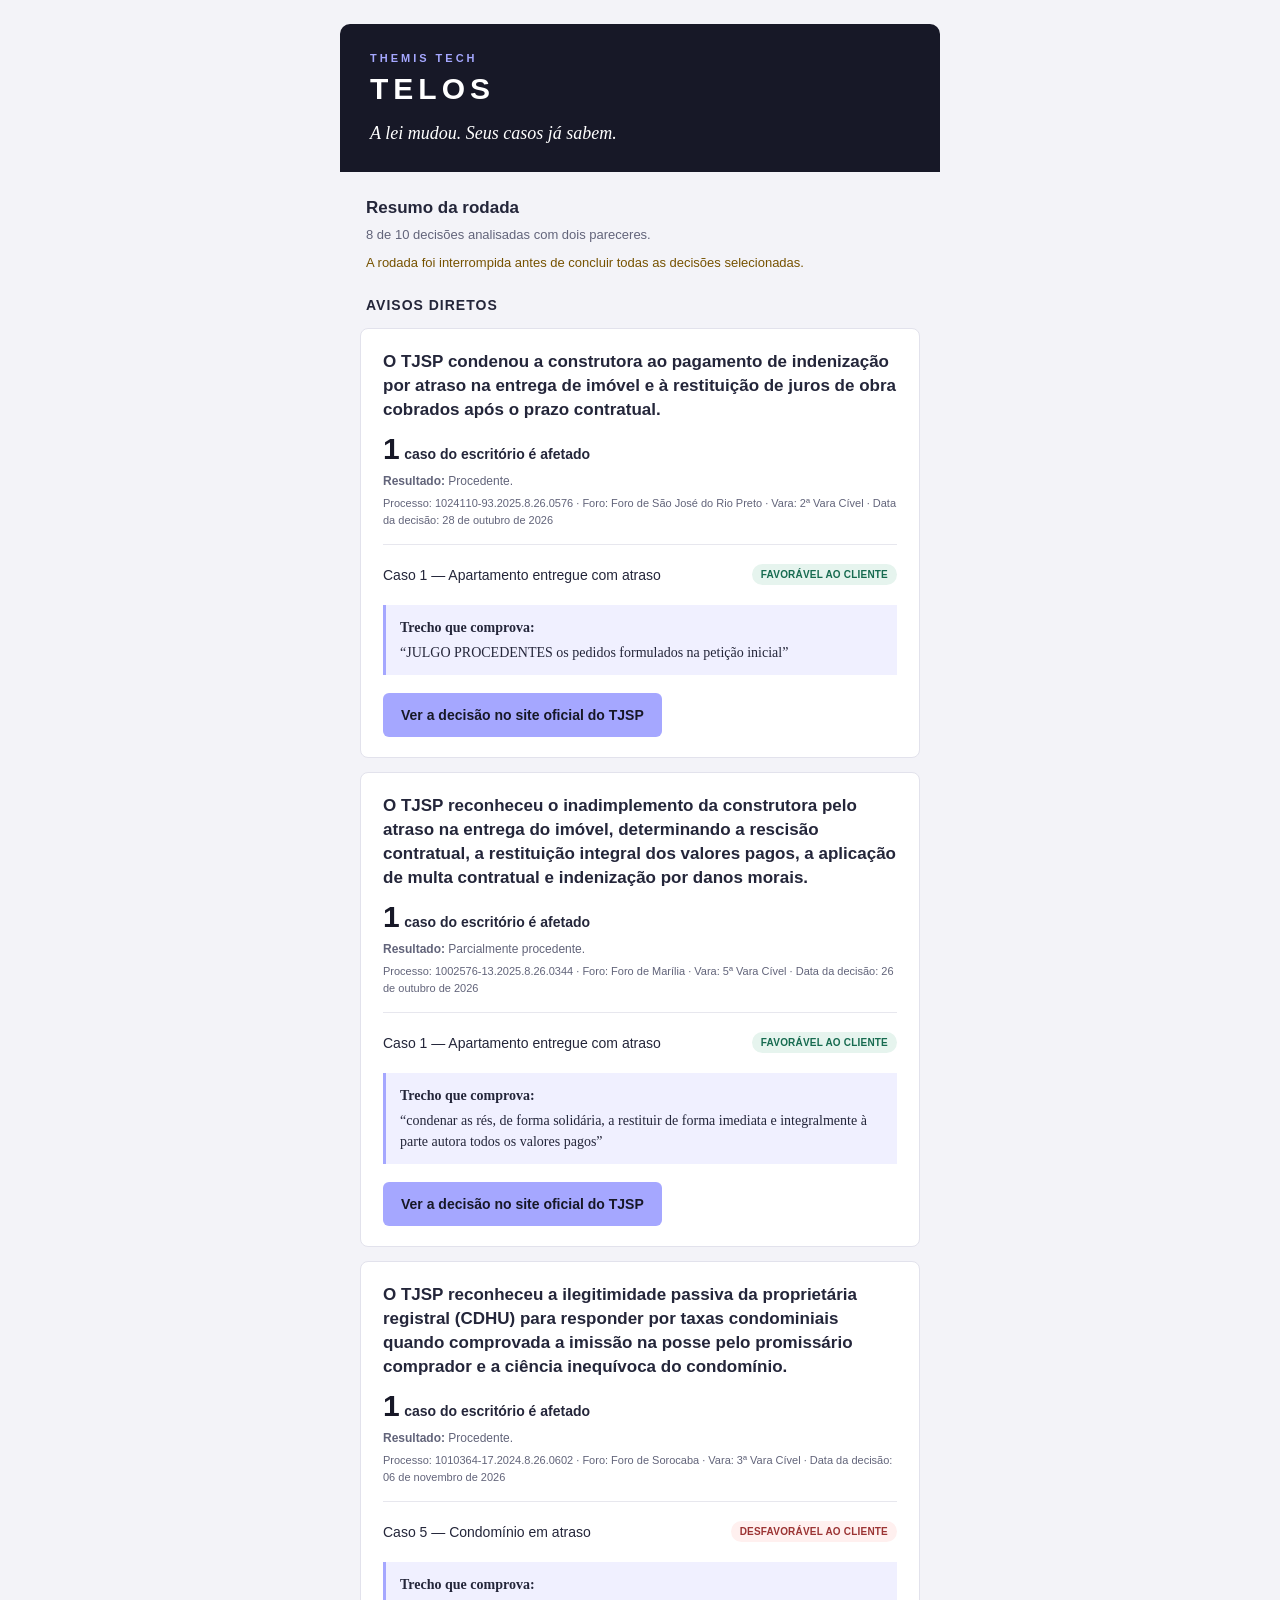
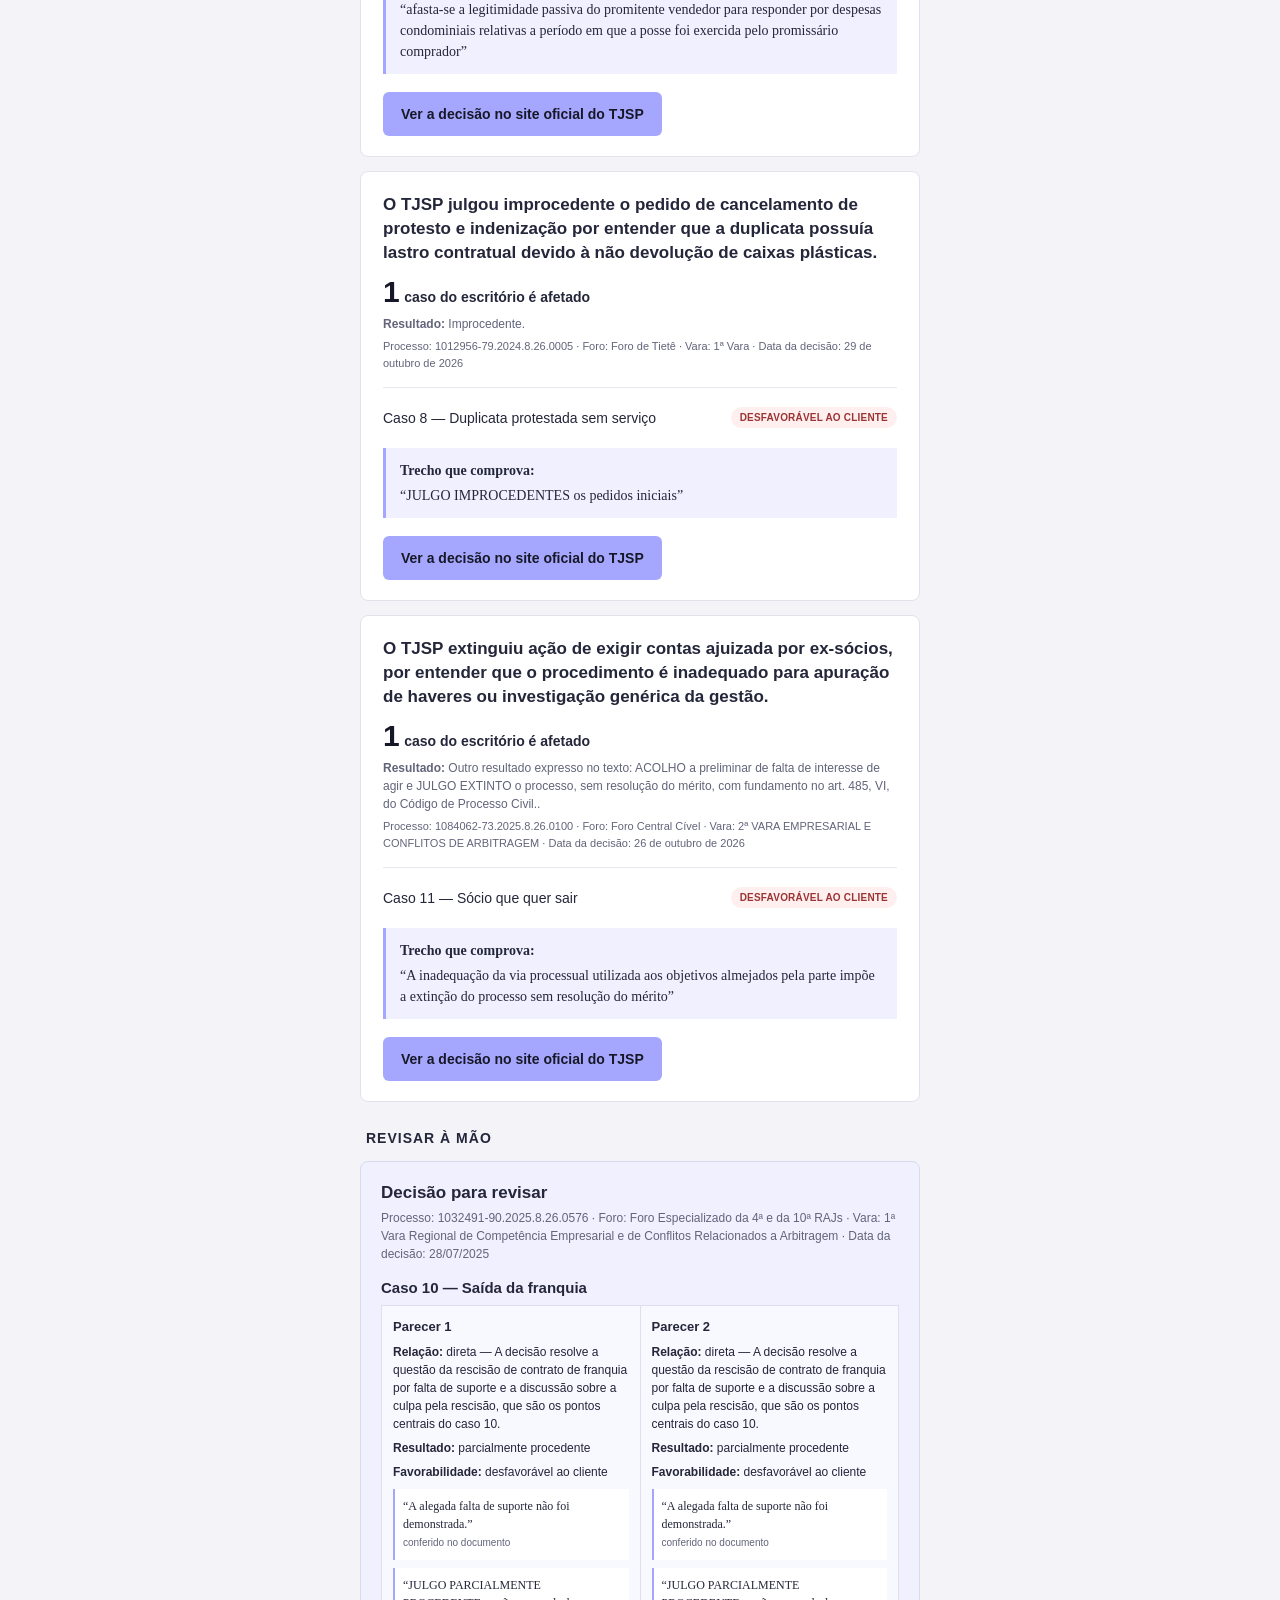
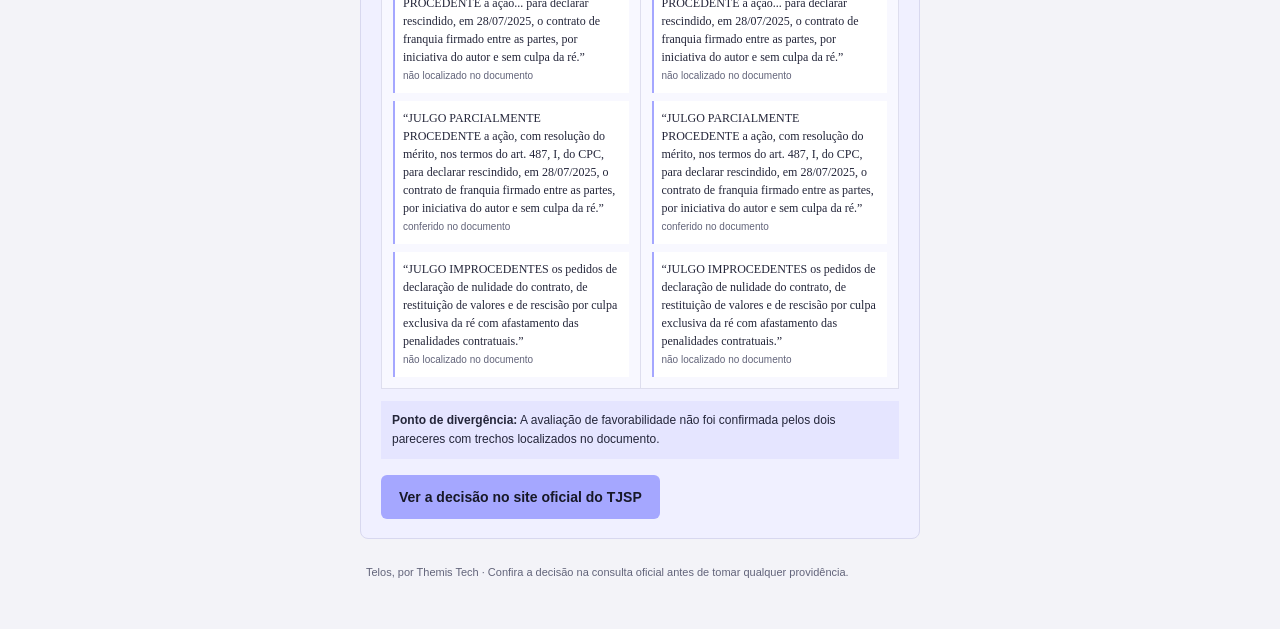
==== commit 89f58ccc: "Atualiza áreas para imobiliário e empresarial" ====
--- a/email_exemplo.html
+++ b/email_exemplo.html
@@ -1 +1 @@
-<!doctype html><html lang="pt-BR"><head><meta charset="utf-8"><meta name="viewport" content="width=device-width,initial-scale=1.0"><title>Resumo da rodada do Telos</title></head><body style="margin:0;padding:0;background-color:#f3f3f8;"><div style="max-width:600px;margin:12px auto 0;padding:12px 18px;background:#ffffff;font-family:Arial,Helvetica,sans-serif;font-size:13px;color:#24263a;"><strong>Assunto da prévia:</strong> Telos: 3 avisos e 1 item para revisar</div><table role="presentation" width="100%" cellpadding="0" cellspacing="0" border="0" bgcolor="#f3f3f8" style="width:100%;background-color:#f3f3f8;"><tr><td align="center" style="padding:24px 12px;"><table role="presentation" width="600" cellpadding="0" cellspacing="0" border="0" style="width:100%;max-width:600px;border-collapse:collapse;"><tr><td bgcolor="#171827" style="padding:28px 30px 26px;background-color:#171827;border-radius:10px 10px 0 0;"><div style="font-family:Arial,Helvetica,sans-serif;font-size:11px;letter-spacing:3px;font-weight:bold;color:#a5a7ff;">THEMIS TECH</div><div style="padding-top:8px;font-family:Arial,Helvetica,sans-serif;font-size:30px;font-weight:bold;letter-spacing:5px;color:#ffffff;">TELOS</div><div style="padding-top:14px;font-family:Georgia,serif;font-size:18px;line-height:26px;font-style:italic;color:#ffffff;">A lei mudou. Seus casos já sabem.</div></td></tr><tr><td style="padding:24px 26px 8px;font-family:Arial,Helvetica,sans-serif;color:#24263a;"><div style="font-size:17px;font-weight:bold;line-height:24px;">Resumo da rodada</div><div style="padding-top:5px;font-size:13px;line-height:20px;color:#62647a;">5 de 5 decisões analisadas com dois pareceres.</div></td></tr><tr><td style="padding:16px 26px 8px;font-family:Arial,Helvetica,sans-serif;font-size:14px;font-weight:bold;letter-spacing:1px;color:#24263a;">AVISOS DIRETOS</td></tr><tr><td style="padding:7px 20px;"><table role="presentation" width="100%" cellpadding="0" cellspacing="0" border="0" bgcolor="#ffffff" style="width:100%;background-color:#ffffff;border:1px solid #e2e2ec;border-radius:8px;"><tr><td style="padding:21px 22px 20px;"><div style="font-family:Arial,Helvetica,sans-serif;font-size:17px;font-weight:bold;line-height:24px;color:#24263a;">A sentença julgou procedente a ação.</div><div style="padding-top:10px;font-family:Arial,Helvetica,sans-serif;color:#24263a;"><span style="font-size:30px;font-weight:bold;line-height:34px;color:#171827;">1</span> <span style="font-size:14px;font-weight:bold;line-height:22px;">caso do escritório é afetado</span></div><div style="padding-top:6px;font-family:Arial,Helvetica,sans-serif;font-size:12px;line-height:18px;color:#62647a;"><strong>Resultado:</strong> Procedente.</div><div style="padding-top:5px;font-family:Arial,Helvetica,sans-serif;font-size:11px;line-height:17px;color:#62647a;">Processo: 1004083-13.2026.8.26.0590 · Foro: Foro Regional I - Santana · Vara: Vara da Fazenda Pública da Comarca de São Vicente · Data da decisão: 04 de novembro de 2026</div><div style="margin-top:15px;padding-top:11px;border-top:1px solid #e7e7ee;"><table role="presentation" width="100%" cellpadding="0" cellspacing="0" border="0" style="width:100%;border-collapse:collapse;"><tr><td valign="middle" style="padding:8px 6px 8px 0;font-family:Arial,Helvetica,sans-serif;font-size:14px;line-height:20px;color:#24263a;">Caso 4 — Cirurgia negada pelo plano</td><td align="right" valign="middle" style="padding:8px 0 8px 6px;text-align:right;"><span style="display:inline-block;padding:5px 9px;background-color:#e6f4ee;color:#176b50;border-radius:20px;font-family:Arial,Helvetica,sans-serif;font-size:10px;font-weight:bold;letter-spacing:.2px;white-space:nowrap;">FAVORÁVEL AO CLIENTE</span></td></tr></table></div><div style="margin-top:12px;padding:12px 14px;background-color:#f0f0ff;border-left:3px solid #a5a7ff;font-family:Georgia,serif;font-size:14px;line-height:21px;color:#24263a;"><strong>Trecho que comprova:</strong><div style="padding-top:4px;">“É abusiva a recusa de cobertura de custeio de cirurgia e materiais (prótese) essenciais à saúde do beneficiário, sob o argumento de não estarem previstos no rol de procedimentos da ANS”</div></div><div style="padding-top:18px;"><table role="presentation" cellpadding="0" cellspacing="0" border="0"><tr><td bgcolor="#a5a7ff" style="border-radius:6px;background-color:#a5a7ff;"><a href="https://esaj.tjsp.jus.br/cpopg/show.do?processo.codigo=GE000H9WU0000&amp;processo.foro=590&amp;processo.numero=1004083-13.2026.8.26.0590&amp;gateway=true" style="display:inline-block;padding:12px 18px;font-family:Arial,Helvetica,sans-serif;font-size:14px;font-weight:bold;line-height:20px;color:#171827;text-decoration:none;border-radius:6px;">Ver a decisão no site oficial do TJSP</a></td></tr></table></div></td></tr></table></td></tr><tr><td style="padding:7px 20px;"><table role="presentation" width="100%" cellpadding="0" cellspacing="0" border="0" bgcolor="#ffffff" style="width:100%;background-color:#ffffff;border:1px solid #e2e2ec;border-radius:8px;"><tr><td style="padding:21px 22px 20px;"><div style="font-family:Arial,Helvetica,sans-serif;font-size:17px;font-weight:bold;line-height:24px;color:#24263a;">A sentença julgou improcedentes os pedidos.</div><div style="padding-top:10px;font-family:Arial,Helvetica,sans-serif;color:#24263a;"><span style="font-size:30px;font-weight:bold;line-height:34px;color:#171827;">1</span> <span style="font-size:14px;font-weight:bold;line-height:22px;">caso do escritório é afetado</span></div><div style="padding-top:6px;font-family:Arial,Helvetica,sans-serif;font-size:12px;line-height:18px;color:#62647a;"><strong>Resultado:</strong> Improcedente.</div><div style="padding-top:5px;font-family:Arial,Helvetica,sans-serif;font-size:11px;line-height:17px;color:#62647a;">Processo: 1004841-34.2023.8.26.0319 · Foro: código 319 (nome não informado) · Vara: não identificada no material · Data da decisão: 04 de novembro de 2026</div><div style="margin-top:15px;padding-top:11px;border-top:1px solid #e7e7ee;"><table role="presentation" width="100%" cellpadding="0" cellspacing="0" border="0" style="width:100%;border-collapse:collapse;"><tr><td valign="middle" style="padding:8px 6px 8px 0;font-family:Arial,Helvetica,sans-serif;font-size:14px;line-height:20px;color:#24263a;">Caso 4 — Cirurgia negada pelo plano</td><td align="right" valign="middle" style="padding:8px 0 8px 6px;text-align:right;"><span style="display:inline-block;padding:5px 9px;background-color:#fff0ef;color:#9b3434;border-radius:20px;font-family:Arial,Helvetica,sans-serif;font-size:10px;font-weight:bold;letter-spacing:.2px;white-space:nowrap;">DESFAVORÁVEL AO CLIENTE</span></td></tr></table></div><div style="margin-top:12px;padding:12px 14px;background-color:#f0f0ff;border-left:3px solid #a5a7ff;font-family:Georgia,serif;font-size:14px;line-height:21px;color:#24263a;"><strong>Trecho que comprova:</strong><div style="padding-top:4px;">“A negativa , portanto, configurou exercício regular de direito (art. 188, I, do Código Civil), inexistindo ato ilícito e, por consequência, dano moral indenizável”</div></div><div style="padding-top:18px;"><table role="presentation" cellpadding="0" cellspacing="0" border="0"><tr><td bgcolor="#a5a7ff" style="border-radius:6px;background-color:#a5a7ff;"><a href="https://esaj.tjsp.jus.br/cpopg/show.do?processo.codigo=8V0002P6X0000&amp;processo.foro=319&amp;processo.numero=1004841-34.2023.8.26.0319&amp;gateway=true" style="display:inline-block;padding:12px 18px;font-family:Arial,Helvetica,sans-serif;font-size:14px;font-weight:bold;line-height:20px;color:#171827;text-decoration:none;border-radius:6px;">Ver a decisão no site oficial do TJSP</a></td></tr></table></div></td></tr></table></td></tr><tr><td style="padding:7px 20px;"><table role="presentation" width="100%" cellpadding="0" cellspacing="0" border="0" bgcolor="#ffffff" style="width:100%;background-color:#ffffff;border:1px solid #e2e2ec;border-radius:8px;"><tr><td style="padding:21px 22px 20px;"><div style="font-family:Arial,Helvetica,sans-serif;font-size:17px;font-weight:bold;line-height:24px;color:#24263a;">A sentença acolheu parcialmente os pedidos.</div><div style="padding-top:10px;font-family:Arial,Helvetica,sans-serif;color:#24263a;"><span style="font-size:30px;font-weight:bold;line-height:34px;color:#171827;">1</span> <span style="font-size:14px;font-weight:bold;line-height:22px;">caso do escritório é afetado</span></div><div style="padding-top:6px;font-family:Arial,Helvetica,sans-serif;font-size:12px;line-height:18px;color:#62647a;"><strong>Resultado:</strong> Parcialmente procedente.</div><div style="padding-top:5px;font-family:Arial,Helvetica,sans-serif;font-size:11px;line-height:17px;color:#62647a;">Processo: 1054205-32.2024.8.26.0224 · Foro: código 224 (nome não informado) · Vara: não identificada no material · Data da decisão: 06 de novembro de 2026</div><div style="margin-top:15px;padding-top:11px;border-top:1px solid #e7e7ee;"><table role="presentation" width="100%" cellpadding="0" cellspacing="0" border="0" style="width:100%;border-collapse:collapse;"><tr><td valign="middle" style="padding:8px 6px 8px 0;font-family:Arial,Helvetica,sans-serif;font-size:14px;line-height:20px;color:#24263a;">Caso 4 — Cirurgia negada pelo plano</td><td align="right" valign="middle" style="padding:8px 0 8px 6px;text-align:right;"><span style="display:inline-block;padding:5px 9px;background-color:#e6f4ee;color:#176b50;border-radius:20px;font-family:Arial,Helvetica,sans-serif;font-size:10px;font-weight:bold;letter-spacing:.2px;white-space:nowrap;">FAVORÁVEL AO CLIENTE</span></td></tr></table></div><div style="margin-top:12px;padding:12px 14px;background-color:#f0f0ff;border-left:3px solid #a5a7ff;font-family:Georgia,serif;font-size:14px;line-height:21px;color:#24263a;"><strong>Trecho que comprova:</strong><div style="padding-top:4px;">“Afasta-se a exclusão automática por suposta finalidade estética ou limitação do Rol da ANS”</div></div><div style="padding-top:18px;"><table role="presentation" cellpadding="0" cellspacing="0" border="0"><tr><td bgcolor="#a5a7ff" style="border-radius:6px;background-color:#a5a7ff;"><a href="https://esaj.tjsp.jus.br/cpopg/show.do?processo.codigo=68001PGIQ0000&amp;processo.foro=224&amp;processo.numero=1054205-32.2024.8.26.0224&amp;gateway=true" style="display:inline-block;padding:12px 18px;font-family:Arial,Helvetica,sans-serif;font-size:14px;font-weight:bold;line-height:20px;color:#171827;text-decoration:none;border-radius:6px;">Ver a decisão no site oficial do TJSP</a></td></tr></table></div></td></tr></table></td></tr><tr><td style="padding:21px 26px 8px;font-family:Arial,Helvetica,sans-serif;font-size:14px;font-weight:bold;letter-spacing:1px;color:#24263a;">REVISAR À MÃO</td></tr><tr><td style="padding:7px 20px;"><table role="presentation" width="100%" cellpadding="0" cellspacing="0" border="0" bgcolor="#f0f0ff" style="width:100%;background-color:#f0f0ff;border:1px solid #d8d8ef;border-radius:8px;"><tr><td style="padding:19px 20px;"><div style="font-family:Arial,Helvetica,sans-serif;font-size:17px;font-weight:bold;line-height:23px;color:#24263a;">Decisão para revisar</div><div style="padding-top:5px;font-family:Arial,Helvetica,sans-serif;font-size:12px;line-height:18px;color:#62647a;">Processo: 1020256-22.2025.8.26.0114 · Foro: Foro de Araraquara · Vara: não identificada no material · Data da decisão: 09 de novembro de 2026</div><div style="padding-top:14px;font-family:Arial,Helvetica,sans-serif;font-size:15px;font-weight:bold;line-height:21px;color:#24263a;">Caso 4 — Cirurgia negada pelo plano</div><table role="presentation" width="100%" cellpadding="0" cellspacing="0" border="0" style="width:100%;margin-top:7px;border-collapse:collapse;"><tr><td width="50%" valign="top" style="width:50%;padding:11px;background-color:#f8f8ff;border:1px solid #dedeee;"><div style="font-family:Arial,Helvetica,sans-serif;font-size:13px;font-weight:bold;line-height:19px;color:#24263a;">Parecer 1</div><div style="padding-top:7px;font-family:Arial,Helvetica,sans-serif;font-size:12px;line-height:18px;color:#24263a;"><strong>Relação:</strong> direta — A decisão resolve a questão jurídica da obrigatoriedade de cobertura de tratamento médico negado pelo plano de saúde com base na ausência no rol da ANS e caráter off-label.</div><div style="padding-top:6px;font-family:Arial,Helvetica,sans-serif;font-size:12px;line-height:18px;color:#24263a;"><strong>Resultado:</strong> procedente</div><div style="padding-top:6px;font-family:Arial,Helvetica,sans-serif;font-size:12px;line-height:18px;color:#24263a;"><strong>Favorabilidade:</strong> favorável ao cliente</div><div style="margin-top:8px;padding:8px;background-color:#ffffff;border-left:2px solid #a5a7ff;font-family:Georgia,serif;font-size:12px;line-height:18px;color:#24263a;">“A controvérsia cinge-se em definir se a operadora de plano de assistência à saúde está obrigada a custear o tratamento farmacológico hospitalar”<br><span style="font-family:Arial,Helvetica,sans-serif;font-size:10px;color:#62647a;">conferido no documento</span></div><div style="margin-top:8px;padding:8px;background-color:#ffffff;border-left:2px solid #a5a7ff;font-family:Georgia,serif;font-size:12px;line-height:18px;color:#24263a;">“a operadora de saúde negou a cobertura dos fármacos sob o argumento de que a prescrição ostentaria caráter off-label, uma vez que sua inclusão no Rol de Procedimentos e Eventos em Saúde da Agência Nacional de Saúde Suplementar ( ANS ) se restringiria”<br><span style="font-family:Arial,Helvetica,sans-serif;font-size:10px;color:#62647a;">conferido no documento</span></div><div style="margin-top:8px;padding:8px;background-color:#ffffff;border-left:2px solid #a5a7ff;font-family:Georgia,serif;font-size:12px;line-height:18px;color:#24263a;">“JULGO PROCEDENTE O PEDIDO, com resolução do mérito, nos termos do art. 487, inciso I, do Código de Processo Civil”<br><span style="font-family:Arial,Helvetica,sans-serif;font-size:10px;color:#62647a;">conferido no documento</span></div><div style="margin-top:8px;padding:8px;background-color:#ffffff;border-left:2px solid #a5a7ff;font-family:Georgia,serif;font-size:12px;line-height:18px;color:#24263a;">“JULGO PROCEDENTE O PEDIDO... consolidando a obrigação da ré... de prestar cobertura integral ao tratamento farmacológico”<br><span style="font-family:Arial,Helvetica,sans-serif;font-size:10px;color:#62647a;">não localizado no documento</span></div></td><td width="50%" valign="top" style="width:50%;padding:11px;background-color:#f8f8ff;border:1px solid #dedeee;"><div style="font-family:Arial,Helvetica,sans-serif;font-size:13px;font-weight:bold;line-height:19px;color:#24263a;">Parecer 2</div><div style="padding-top:7px;font-family:Arial,Helvetica,sans-serif;font-size:12px;line-height:18px;color:#24263a;"><strong>Relação:</strong> direta — A decisão resolve a questão jurídica da obrigatoriedade de cobertura de tratamento médico negado pelo plano de saúde com base na ausência no rol da ANS e caráter off-label.</div><div style="padding-top:6px;font-family:Arial,Helvetica,sans-serif;font-size:12px;line-height:18px;color:#24263a;"><strong>Resultado:</strong> procedente</div><div style="padding-top:6px;font-family:Arial,Helvetica,sans-serif;font-size:12px;line-height:18px;color:#24263a;"><strong>Favorabilidade:</strong> favorável ao cliente</div><div style="margin-top:8px;padding:8px;background-color:#ffffff;border-left:2px solid #a5a7ff;font-family:Georgia,serif;font-size:12px;line-height:18px;color:#24263a;">“A controvérsia cinge-se em definir se a operadora de plano de assistência à saúde está obrigada a custear o tratamento farmacológico hospitalar”<br><span style="font-family:Arial,Helvetica,sans-serif;font-size:10px;color:#62647a;">conferido no documento</span></div><div style="margin-top:8px;padding:8px;background-color:#ffffff;border-left:2px solid #a5a7ff;font-family:Georgia,serif;font-size:12px;line-height:18px;color:#24263a;">“a operadora de saúde negou a cobertura dos fármacos sob o argumento de que a prescrição ostentaria caráter off-label, uma vez que sua inclusão no Rol de Procedimentos e Eventos em Saúde da Agência Nacional de Saúde Suplementar ( ANS ) se restringiria”<br><span style="font-family:Arial,Helvetica,sans-serif;font-size:10px;color:#62647a;">conferido no documento</span></div><div style="margin-top:8px;padding:8px;background-color:#ffffff;border-left:2px solid #a5a7ff;font-family:Georgia,serif;font-size:12px;line-height:18px;color:#24263a;">“JULGO PROCEDENTE O PEDIDO, com resolução do mérito, nos termos do art. 487, inciso I, do Código de Processo Civil”<br><span style="font-family:Arial,Helvetica,sans-serif;font-size:10px;color:#62647a;">conferido no documento</span></div><div style="margin-top:8px;padding:8px;background-color:#ffffff;border-left:2px solid #a5a7ff;font-family:Georgia,serif;font-size:12px;line-height:18px;color:#24263a;">“JULGO PROCEDENTE O PEDIDO... consolidando a obrigação da ré... de prestar cobertura integral ao tratamento farmacológico”<br><span style="font-family:Arial,Helvetica,sans-serif;font-size:10px;color:#62647a;">não localizado no documento</span></div></td></tr></table><div style="margin-top:12px;padding:10px 11px;background-color:#e5e5ff;font-family:Arial,Helvetica,sans-serif;font-size:12px;line-height:19px;color:#24263a;"><strong>Ponto de divergência:</strong> A avaliação de favorabilidade não foi confirmada pelos dois pareceres com trechos localizados no documento.</div><div style="padding-top:16px;"><table role="presentation" cellpadding="0" cellspacing="0" border="0"><tr><td bgcolor="#a5a7ff" style="border-radius:6px;background-color:#a5a7ff;"><a href="https://esaj.tjsp.jus.br/cpopg/show.do?processo.codigo=36001740X0000&amp;processo.foro=114&amp;processo.numero=1020256-22.2025.8.26.0114&amp;gateway=true" style="display:inline-block;padding:12px 18px;font-family:Arial,Helvetica,sans-serif;font-size:14px;font-weight:bold;line-height:20px;color:#171827;text-decoration:none;border-radius:6px;">Ver a decisão no site oficial do TJSP</a></td></tr></table></div></td></tr></table></td></tr><tr><td style="padding:18px 26px 24px;font-family:Arial,Helvetica,sans-serif;font-size:11px;line-height:17px;color:#62647a;">Telos, por Themis Tech · Confira a decisão na consulta oficial antes de tomar qualquer providência.</td></tr></table></td></tr></table></body></html>+<!doctype html><html lang="pt-BR"><head><meta charset="utf-8"><meta name="viewport" content="width=device-width,initial-scale=1.0"><title>Resumo da rodada do Telos</title></head><body style="margin:0;padding:0;background-color:#f3f3f8;"><table role="presentation" width="100%" cellpadding="0" cellspacing="0" border="0" bgcolor="#f3f3f8" style="width:100%;background-color:#f3f3f8;"><tr><td align="center" style="padding:24px 12px;"><table role="presentation" width="600" cellpadding="0" cellspacing="0" border="0" style="width:100%;max-width:600px;border-collapse:collapse;"><tr><td bgcolor="#171827" style="padding:28px 30px 26px;background-color:#171827;border-radius:10px 10px 0 0;"><div style="font-family:Arial,Helvetica,sans-serif;font-size:11px;letter-spacing:3px;font-weight:bold;color:#a5a7ff;">THEMIS TECH</div><div style="padding-top:8px;font-family:Arial,Helvetica,sans-serif;font-size:30px;font-weight:bold;letter-spacing:5px;color:#ffffff;">TELOS</div><div style="padding-top:14px;font-family:Georgia,serif;font-size:18px;line-height:26px;font-style:italic;color:#ffffff;">A lei mudou. Seus casos já sabem.</div></td></tr><tr><td style="padding:24px 26px 8px;font-family:Arial,Helvetica,sans-serif;color:#24263a;"><div style="font-size:17px;font-weight:bold;line-height:24px;">Resumo da rodada</div><div style="padding-top:5px;font-size:13px;line-height:20px;color:#62647a;">8 de 10 decisões analisadas com dois pareceres.</div><div style="padding-top:8px;font-size:13px;line-height:20px;color:#765200;">A rodada foi interrompida antes de concluir todas as decisões selecionadas.</div></td></tr><tr><td style="padding:16px 26px 8px;font-family:Arial,Helvetica,sans-serif;font-size:14px;font-weight:bold;letter-spacing:1px;color:#24263a;">AVISOS DIRETOS</td></tr><tr><td style="padding:7px 20px;"><table role="presentation" width="100%" cellpadding="0" cellspacing="0" border="0" bgcolor="#ffffff" style="width:100%;background-color:#ffffff;border:1px solid #e2e2ec;border-radius:8px;"><tr><td style="padding:21px 22px 20px;"><div style="font-family:Arial,Helvetica,sans-serif;font-size:17px;font-weight:bold;line-height:24px;color:#24263a;">O TJSP condenou a construtora ao pagamento de indenização por atraso na entrega de imóvel e à restituição de juros de obra cobrados após o prazo contratual.</div><div style="padding-top:10px;font-family:Arial,Helvetica,sans-serif;color:#24263a;"><span style="font-size:30px;font-weight:bold;line-height:34px;color:#171827;">1</span> <span style="font-size:14px;font-weight:bold;line-height:22px;">caso do escritório é afetado</span></div><div style="padding-top:6px;font-family:Arial,Helvetica,sans-serif;font-size:12px;line-height:18px;color:#62647a;"><strong>Resultado:</strong> Procedente.</div><div style="padding-top:5px;font-family:Arial,Helvetica,sans-serif;font-size:11px;line-height:17px;color:#62647a;">Processo: 1024110-93.2025.8.26.0576 · Foro: Foro de São José do Rio Preto · Vara: 2ª Vara Cível · Data da decisão: 28 de outubro de 2026</div><div style="margin-top:15px;padding-top:11px;border-top:1px solid #e7e7ee;"><table role="presentation" width="100%" cellpadding="0" cellspacing="0" border="0" style="width:100%;border-collapse:collapse;"><tr><td valign="middle" style="padding:8px 6px 8px 0;font-family:Arial,Helvetica,sans-serif;font-size:14px;line-height:20px;color:#24263a;">Caso 1 — Apartamento entregue com atraso</td><td align="right" valign="middle" style="padding:8px 0 8px 6px;text-align:right;"><span style="display:inline-block;padding:5px 9px;background-color:#e6f4ee;color:#176b50;border-radius:20px;font-family:Arial,Helvetica,sans-serif;font-size:10px;font-weight:bold;letter-spacing:.2px;white-space:nowrap;">FAVORÁVEL AO CLIENTE</span></td></tr></table></div><div style="margin-top:12px;padding:12px 14px;background-color:#f0f0ff;border-left:3px solid #a5a7ff;font-family:Georgia,serif;font-size:14px;line-height:21px;color:#24263a;"><strong>Trecho que comprova:</strong><div style="padding-top:4px;">“JULGO PROCEDENTES os pedidos formulados na petição inicial”</div></div><div style="padding-top:18px;"><table role="presentation" cellpadding="0" cellspacing="0" border="0"><tr><td bgcolor="#a5a7ff" style="border-radius:6px;background-color:#a5a7ff;"><a href="https://esaj.tjsp.jus.br/cpopg/show.do?processo.codigo=G0000WIUG0000&amp;processo.foro=576&amp;processo.numero=1024110-93.2025.8.26.0576&amp;gateway=true" style="display:inline-block;padding:12px 18px;font-family:Arial,Helvetica,sans-serif;font-size:14px;font-weight:bold;line-height:20px;color:#171827;text-decoration:none;border-radius:6px;">Ver a decisão no site oficial do TJSP</a></td></tr></table></div></td></tr></table></td></tr><tr><td style="padding:7px 20px;"><table role="presentation" width="100%" cellpadding="0" cellspacing="0" border="0" bgcolor="#ffffff" style="width:100%;background-color:#ffffff;border:1px solid #e2e2ec;border-radius:8px;"><tr><td style="padding:21px 22px 20px;"><div style="font-family:Arial,Helvetica,sans-serif;font-size:17px;font-weight:bold;line-height:24px;color:#24263a;">O TJSP reconheceu o inadimplemento da construtora pelo atraso na entrega do imóvel, determinando a rescisão contratual, a restituição integral dos valores pagos, a aplicação de multa contratual e indenização por danos morais.</div><div style="padding-top:10px;font-family:Arial,Helvetica,sans-serif;color:#24263a;"><span style="font-size:30px;font-weight:bold;line-height:34px;color:#171827;">1</span> <span style="font-size:14px;font-weight:bold;line-height:22px;">caso do escritório é afetado</span></div><div style="padding-top:6px;font-family:Arial,Helvetica,sans-serif;font-size:12px;line-height:18px;color:#62647a;"><strong>Resultado:</strong> Parcialmente procedente.</div><div style="padding-top:5px;font-family:Arial,Helvetica,sans-serif;font-size:11px;line-height:17px;color:#62647a;">Processo: 1002576-13.2025.8.26.0344 · Foro: Foro de Marília · Vara: 5ª Vara Cível · Data da decisão: 26 de outubro de 2026</div><div style="margin-top:15px;padding-top:11px;border-top:1px solid #e7e7ee;"><table role="presentation" width="100%" cellpadding="0" cellspacing="0" border="0" style="width:100%;border-collapse:collapse;"><tr><td valign="middle" style="padding:8px 6px 8px 0;font-family:Arial,Helvetica,sans-serif;font-size:14px;line-height:20px;color:#24263a;">Caso 1 — Apartamento entregue com atraso</td><td align="right" valign="middle" style="padding:8px 0 8px 6px;text-align:right;"><span style="display:inline-block;padding:5px 9px;background-color:#e6f4ee;color:#176b50;border-radius:20px;font-family:Arial,Helvetica,sans-serif;font-size:10px;font-weight:bold;letter-spacing:.2px;white-space:nowrap;">FAVORÁVEL AO CLIENTE</span></td></tr></table></div><div style="margin-top:12px;padding:12px 14px;background-color:#f0f0ff;border-left:3px solid #a5a7ff;font-family:Georgia,serif;font-size:14px;line-height:21px;color:#24263a;"><strong>Trecho que comprova:</strong><div style="padding-top:4px;">“condenar as rés, de forma solidária, a restituir de forma imediata e integralmente à parte autora todos os valores pagos”</div></div><div style="padding-top:18px;"><table role="presentation" cellpadding="0" cellspacing="0" border="0"><tr><td bgcolor="#a5a7ff" style="border-radius:6px;background-color:#a5a7ff;"><a href="https://esaj.tjsp.jus.br/cpopg/show.do?processo.codigo=9K000SWYB0000&amp;processo.foro=344&amp;processo.numero=1002576-13.2025.8.26.0344&amp;gateway=true" style="display:inline-block;padding:12px 18px;font-family:Arial,Helvetica,sans-serif;font-size:14px;font-weight:bold;line-height:20px;color:#171827;text-decoration:none;border-radius:6px;">Ver a decisão no site oficial do TJSP</a></td></tr></table></div></td></tr></table></td></tr><tr><td style="padding:7px 20px;"><table role="presentation" width="100%" cellpadding="0" cellspacing="0" border="0" bgcolor="#ffffff" style="width:100%;background-color:#ffffff;border:1px solid #e2e2ec;border-radius:8px;"><tr><td style="padding:21px 22px 20px;"><div style="font-family:Arial,Helvetica,sans-serif;font-size:17px;font-weight:bold;line-height:24px;color:#24263a;">O TJSP reconheceu a ilegitimidade passiva da proprietária registral (CDHU) para responder por taxas condominiais quando comprovada a imissão na posse pelo promissário comprador e a ciência inequívoca do condomínio.</div><div style="padding-top:10px;font-family:Arial,Helvetica,sans-serif;color:#24263a;"><span style="font-size:30px;font-weight:bold;line-height:34px;color:#171827;">1</span> <span style="font-size:14px;font-weight:bold;line-height:22px;">caso do escritório é afetado</span></div><div style="padding-top:6px;font-family:Arial,Helvetica,sans-serif;font-size:12px;line-height:18px;color:#62647a;"><strong>Resultado:</strong> Procedente.</div><div style="padding-top:5px;font-family:Arial,Helvetica,sans-serif;font-size:11px;line-height:17px;color:#62647a;">Processo: 1010364-17.2024.8.26.0602 · Foro: Foro de Sorocaba · Vara: 3ª Vara Cível · Data da decisão: 06 de novembro de 2026</div><div style="margin-top:15px;padding-top:11px;border-top:1px solid #e7e7ee;"><table role="presentation" width="100%" cellpadding="0" cellspacing="0" border="0" style="width:100%;border-collapse:collapse;"><tr><td valign="middle" style="padding:8px 6px 8px 0;font-family:Arial,Helvetica,sans-serif;font-size:14px;line-height:20px;color:#24263a;">Caso 5 — Condomínio em atraso</td><td align="right" valign="middle" style="padding:8px 0 8px 6px;text-align:right;"><span style="display:inline-block;padding:5px 9px;background-color:#fff0ef;color:#9b3434;border-radius:20px;font-family:Arial,Helvetica,sans-serif;font-size:10px;font-weight:bold;letter-spacing:.2px;white-space:nowrap;">DESFAVORÁVEL AO CLIENTE</span></td></tr></table></div><div style="margin-top:12px;padding:12px 14px;background-color:#f0f0ff;border-left:3px solid #a5a7ff;font-family:Georgia,serif;font-size:14px;line-height:21px;color:#24263a;"><strong>Trecho que comprova:</strong><div style="padding-top:4px;">“afasta-se a legitimidade passiva do promitente vendedor para responder por despesas condominiais relativas a período em que a posse foi exercida pelo promissário comprador”</div></div><div style="padding-top:18px;"><table role="presentation" cellpadding="0" cellspacing="0" border="0"><tr><td bgcolor="#a5a7ff" style="border-radius:6px;background-color:#a5a7ff;"><a href="https://esaj.tjsp.jus.br/cpopg/show.do?processo.codigo=GQ000X1D30000&amp;processo.foro=602&amp;processo.numero=1010364-17.2024.8.26.0602&amp;gateway=true" style="display:inline-block;padding:12px 18px;font-family:Arial,Helvetica,sans-serif;font-size:14px;font-weight:bold;line-height:20px;color:#171827;text-decoration:none;border-radius:6px;">Ver a decisão no site oficial do TJSP</a></td></tr></table></div></td></tr></table></td></tr><tr><td style="padding:7px 20px;"><table role="presentation" width="100%" cellpadding="0" cellspacing="0" border="0" bgcolor="#ffffff" style="width:100%;background-color:#ffffff;border:1px solid #e2e2ec;border-radius:8px;"><tr><td style="padding:21px 22px 20px;"><div style="font-family:Arial,Helvetica,sans-serif;font-size:17px;font-weight:bold;line-height:24px;color:#24263a;">O TJSP julgou improcedente o pedido de cancelamento de protesto e indenização por entender que a duplicata possuía lastro contratual devido à não devolução de caixas plásticas.</div><div style="padding-top:10px;font-family:Arial,Helvetica,sans-serif;color:#24263a;"><span style="font-size:30px;font-weight:bold;line-height:34px;color:#171827;">1</span> <span style="font-size:14px;font-weight:bold;line-height:22px;">caso do escritório é afetado</span></div><div style="padding-top:6px;font-family:Arial,Helvetica,sans-serif;font-size:12px;line-height:18px;color:#62647a;"><strong>Resultado:</strong> Improcedente.</div><div style="padding-top:5px;font-family:Arial,Helvetica,sans-serif;font-size:11px;line-height:17px;color:#62647a;">Processo: 1012956-79.2024.8.26.0005 · Foro: Foro de Tietê · Vara: 1ª Vara · Data da decisão: 29 de outubro de 2026</div><div style="margin-top:15px;padding-top:11px;border-top:1px solid #e7e7ee;"><table role="presentation" width="100%" cellpadding="0" cellspacing="0" border="0" style="width:100%;border-collapse:collapse;"><tr><td valign="middle" style="padding:8px 6px 8px 0;font-family:Arial,Helvetica,sans-serif;font-size:14px;line-height:20px;color:#24263a;">Caso 8 — Duplicata protestada sem serviço</td><td align="right" valign="middle" style="padding:8px 0 8px 6px;text-align:right;"><span style="display:inline-block;padding:5px 9px;background-color:#fff0ef;color:#9b3434;border-radius:20px;font-family:Arial,Helvetica,sans-serif;font-size:10px;font-weight:bold;letter-spacing:.2px;white-space:nowrap;">DESFAVORÁVEL AO CLIENTE</span></td></tr></table></div><div style="margin-top:12px;padding:12px 14px;background-color:#f0f0ff;border-left:3px solid #a5a7ff;font-family:Georgia,serif;font-size:14px;line-height:21px;color:#24263a;"><strong>Trecho que comprova:</strong><div style="padding-top:4px;">“JULGO IMPROCEDENTES os pedidos iniciais”</div></div><div style="padding-top:18px;"><table role="presentation" cellpadding="0" cellspacing="0" border="0"><tr><td bgcolor="#a5a7ff" style="border-radius:6px;background-color:#a5a7ff;"><a href="https://esaj.tjsp.jus.br/cpopg/show.do?processo.codigo=05001HZ5Q0000&amp;processo.foro=5&amp;processo.numero=1012956-79.2024.8.26.0005&amp;gateway=true" style="display:inline-block;padding:12px 18px;font-family:Arial,Helvetica,sans-serif;font-size:14px;font-weight:bold;line-height:20px;color:#171827;text-decoration:none;border-radius:6px;">Ver a decisão no site oficial do TJSP</a></td></tr></table></div></td></tr></table></td></tr><tr><td style="padding:7px 20px;"><table role="presentation" width="100%" cellpadding="0" cellspacing="0" border="0" bgcolor="#ffffff" style="width:100%;background-color:#ffffff;border:1px solid #e2e2ec;border-radius:8px;"><tr><td style="padding:21px 22px 20px;"><div style="font-family:Arial,Helvetica,sans-serif;font-size:17px;font-weight:bold;line-height:24px;color:#24263a;">O TJSP extinguiu ação de exigir contas ajuizada por ex-sócios, por entender que o procedimento é inadequado para apuração de haveres ou investigação genérica da gestão.</div><div style="padding-top:10px;font-family:Arial,Helvetica,sans-serif;color:#24263a;"><span style="font-size:30px;font-weight:bold;line-height:34px;color:#171827;">1</span> <span style="font-size:14px;font-weight:bold;line-height:22px;">caso do escritório é afetado</span></div><div style="padding-top:6px;font-family:Arial,Helvetica,sans-serif;font-size:12px;line-height:18px;color:#62647a;"><strong>Resultado:</strong> Outro resultado expresso no texto: ACOLHO a preliminar de falta de interesse de agir e JULGO EXTINTO o processo, sem resolução do mérito, com fundamento no art. 485, VI, do Código de Processo Civil..</div><div style="padding-top:5px;font-family:Arial,Helvetica,sans-serif;font-size:11px;line-height:17px;color:#62647a;">Processo: 1084062-73.2025.8.26.0100 · Foro: Foro Central Cível · Vara: 2ª VARA EMPRESARIAL E CONFLITOS DE ARBITRAGEM · Data da decisão: 26 de outubro de 2026</div><div style="margin-top:15px;padding-top:11px;border-top:1px solid #e7e7ee;"><table role="presentation" width="100%" cellpadding="0" cellspacing="0" border="0" style="width:100%;border-collapse:collapse;"><tr><td valign="middle" style="padding:8px 6px 8px 0;font-family:Arial,Helvetica,sans-serif;font-size:14px;line-height:20px;color:#24263a;">Caso 11 — Sócio que quer sair</td><td align="right" valign="middle" style="padding:8px 0 8px 6px;text-align:right;"><span style="display:inline-block;padding:5px 9px;background-color:#fff0ef;color:#9b3434;border-radius:20px;font-family:Arial,Helvetica,sans-serif;font-size:10px;font-weight:bold;letter-spacing:.2px;white-space:nowrap;">DESFAVORÁVEL AO CLIENTE</span></td></tr></table></div><div style="margin-top:12px;padding:12px 14px;background-color:#f0f0ff;border-left:3px solid #a5a7ff;font-family:Georgia,serif;font-size:14px;line-height:21px;color:#24263a;"><strong>Trecho que comprova:</strong><div style="padding-top:4px;">“A inadequação da via processual utilizada aos objetivos almejados pela parte impõe a extinção do processo sem resolução do mérito”</div></div><div style="padding-top:18px;"><table role="presentation" cellpadding="0" cellspacing="0" border="0"><tr><td bgcolor="#a5a7ff" style="border-radius:6px;background-color:#a5a7ff;"><a href="https://esaj.tjsp.jus.br/cpopg/show.do?processo.codigo=2S00212IP0000&amp;processo.foro=100&amp;processo.numero=1084062-73.2025.8.26.0100&amp;gateway=true" style="display:inline-block;padding:12px 18px;font-family:Arial,Helvetica,sans-serif;font-size:14px;font-weight:bold;line-height:20px;color:#171827;text-decoration:none;border-radius:6px;">Ver a decisão no site oficial do TJSP</a></td></tr></table></div></td></tr></table></td></tr><tr><td style="padding:21px 26px 8px;font-family:Arial,Helvetica,sans-serif;font-size:14px;font-weight:bold;letter-spacing:1px;color:#24263a;">REVISAR À MÃO</td></tr><tr><td style="padding:7px 20px;"><table role="presentation" width="100%" cellpadding="0" cellspacing="0" border="0" bgcolor="#f0f0ff" style="width:100%;background-color:#f0f0ff;border:1px solid #d8d8ef;border-radius:8px;"><tr><td style="padding:19px 20px;"><div style="font-family:Arial,Helvetica,sans-serif;font-size:17px;font-weight:bold;line-height:23px;color:#24263a;">Decisão para revisar</div><div style="padding-top:5px;font-family:Arial,Helvetica,sans-serif;font-size:12px;line-height:18px;color:#62647a;">Processo: 1032491-90.2025.8.26.0576 · Foro: Foro Especializado da 4ª e da 10ª RAJs · Vara: 1ª Vara Regional de Competência Empresarial e de Conflitos Relacionados a Arbitragem · Data da decisão: 28/07/2025</div><div style="padding-top:14px;font-family:Arial,Helvetica,sans-serif;font-size:15px;font-weight:bold;line-height:21px;color:#24263a;">Caso 10 — Saída da franquia</div><table role="presentation" width="100%" cellpadding="0" cellspacing="0" border="0" style="width:100%;margin-top:7px;border-collapse:collapse;"><tr><td width="50%" valign="top" style="width:50%;padding:11px;background-color:#f8f8ff;border:1px solid #dedeee;"><div style="font-family:Arial,Helvetica,sans-serif;font-size:13px;font-weight:bold;line-height:19px;color:#24263a;">Parecer 1</div><div style="padding-top:7px;font-family:Arial,Helvetica,sans-serif;font-size:12px;line-height:18px;color:#24263a;"><strong>Relação:</strong> direta — A decisão resolve a questão da rescisão de contrato de franquia por falta de suporte e a discussão sobre a culpa pela rescisão, que são os pontos centrais do caso 10.</div><div style="padding-top:6px;font-family:Arial,Helvetica,sans-serif;font-size:12px;line-height:18px;color:#24263a;"><strong>Resultado:</strong> parcialmente procedente</div><div style="padding-top:6px;font-family:Arial,Helvetica,sans-serif;font-size:12px;line-height:18px;color:#24263a;"><strong>Favorabilidade:</strong> desfavorável ao cliente</div><div style="margin-top:8px;padding:8px;background-color:#ffffff;border-left:2px solid #a5a7ff;font-family:Georgia,serif;font-size:12px;line-height:18px;color:#24263a;">“A alegada falta de suporte não foi demonstrada.”<br><span style="font-family:Arial,Helvetica,sans-serif;font-size:10px;color:#62647a;">conferido no documento</span></div><div style="margin-top:8px;padding:8px;background-color:#ffffff;border-left:2px solid #a5a7ff;font-family:Georgia,serif;font-size:12px;line-height:18px;color:#24263a;">“JULGO PARCIALMENTE PROCEDENTE a ação... para declarar rescindido, em 28/07/2025, o contrato de franquia firmado entre as partes, por iniciativa do autor e sem culpa da ré.”<br><span style="font-family:Arial,Helvetica,sans-serif;font-size:10px;color:#62647a;">não localizado no documento</span></div><div style="margin-top:8px;padding:8px;background-color:#ffffff;border-left:2px solid #a5a7ff;font-family:Georgia,serif;font-size:12px;line-height:18px;color:#24263a;">“JULGO PARCIALMENTE PROCEDENTE a ação, com resolução do mérito, nos termos do art. 487, I, do CPC, para declarar rescindido, em 28/07/2025, o contrato de franquia firmado entre as partes, por iniciativa do autor e sem culpa da ré.”<br><span style="font-family:Arial,Helvetica,sans-serif;font-size:10px;color:#62647a;">conferido no documento</span></div><div style="margin-top:8px;padding:8px;background-color:#ffffff;border-left:2px solid #a5a7ff;font-family:Georgia,serif;font-size:12px;line-height:18px;color:#24263a;">“JULGO IMPROCEDENTES os pedidos de declaração de nulidade do contrato, de restituição de valores e de rescisão por culpa exclusiva da ré com afastamento das penalidades contratuais.”<br><span style="font-family:Arial,Helvetica,sans-serif;font-size:10px;color:#62647a;">não localizado no documento</span></div></td><td width="50%" valign="top" style="width:50%;padding:11px;background-color:#f8f8ff;border:1px solid #dedeee;"><div style="font-family:Arial,Helvetica,sans-serif;font-size:13px;font-weight:bold;line-height:19px;color:#24263a;">Parecer 2</div><div style="padding-top:7px;font-family:Arial,Helvetica,sans-serif;font-size:12px;line-height:18px;color:#24263a;"><strong>Relação:</strong> direta — A decisão resolve a questão da rescisão de contrato de franquia por falta de suporte e a discussão sobre a culpa pela rescisão, que são os pontos centrais do caso 10.</div><div style="padding-top:6px;font-family:Arial,Helvetica,sans-serif;font-size:12px;line-height:18px;color:#24263a;"><strong>Resultado:</strong> parcialmente procedente</div><div style="padding-top:6px;font-family:Arial,Helvetica,sans-serif;font-size:12px;line-height:18px;color:#24263a;"><strong>Favorabilidade:</strong> desfavorável ao cliente</div><div style="margin-top:8px;padding:8px;background-color:#ffffff;border-left:2px solid #a5a7ff;font-family:Georgia,serif;font-size:12px;line-height:18px;color:#24263a;">“A alegada falta de suporte não foi demonstrada.”<br><span style="font-family:Arial,Helvetica,sans-serif;font-size:10px;color:#62647a;">conferido no documento</span></div><div style="margin-top:8px;padding:8px;background-color:#ffffff;border-left:2px solid #a5a7ff;font-family:Georgia,serif;font-size:12px;line-height:18px;color:#24263a;">“JULGO PARCIALMENTE PROCEDENTE a ação... para declarar rescindido, em 28/07/2025, o contrato de franquia firmado entre as partes, por iniciativa do autor e sem culpa da ré.”<br><span style="font-family:Arial,Helvetica,sans-serif;font-size:10px;color:#62647a;">não localizado no documento</span></div><div style="margin-top:8px;padding:8px;background-color:#ffffff;border-left:2px solid #a5a7ff;font-family:Georgia,serif;font-size:12px;line-height:18px;color:#24263a;">“JULGO PARCIALMENTE PROCEDENTE a ação, com resolução do mérito, nos termos do art. 487, I, do CPC, para declarar rescindido, em 28/07/2025, o contrato de franquia firmado entre as partes, por iniciativa do autor e sem culpa da ré.”<br><span style="font-family:Arial,Helvetica,sans-serif;font-size:10px;color:#62647a;">conferido no documento</span></div><div style="margin-top:8px;padding:8px;background-color:#ffffff;border-left:2px solid #a5a7ff;font-family:Georgia,serif;font-size:12px;line-height:18px;color:#24263a;">“JULGO IMPROCEDENTES os pedidos de declaração de nulidade do contrato, de restituição de valores e de rescisão por culpa exclusiva da ré com afastamento das penalidades contratuais.”<br><span style="font-family:Arial,Helvetica,sans-serif;font-size:10px;color:#62647a;">não localizado no documento</span></div></td></tr></table><div style="margin-top:12px;padding:10px 11px;background-color:#e5e5ff;font-family:Arial,Helvetica,sans-serif;font-size:12px;line-height:19px;color:#24263a;"><strong>Ponto de divergência:</strong> A avaliação de favorabilidade não foi confirmada pelos dois pareceres com trechos localizados no documento.</div><div style="padding-top:16px;"><table role="presentation" cellpadding="0" cellspacing="0" border="0"><tr><td bgcolor="#a5a7ff" style="border-radius:6px;background-color:#a5a7ff;"><a href="https://esaj.tjsp.jus.br/cpopg/show.do?processo.codigo=G0000WXL90000&amp;processo.foro=576&amp;processo.numero=1032491-90.2025.8.26.0576&amp;gateway=true" style="display:inline-block;padding:12px 18px;font-family:Arial,Helvetica,sans-serif;font-size:14px;font-weight:bold;line-height:20px;color:#171827;text-decoration:none;border-radius:6px;">Ver a decisão no site oficial do TJSP</a></td></tr></table></div></td></tr></table></td></tr><tr><td style="padding:18px 26px 24px;font-family:Arial,Helvetica,sans-serif;font-size:11px;line-height:17px;color:#62647a;">Telos, por Themis Tech · Confira a decisão na consulta oficial antes de tomar qualquer providência.</td></tr></table></td></tr></table></body></html>
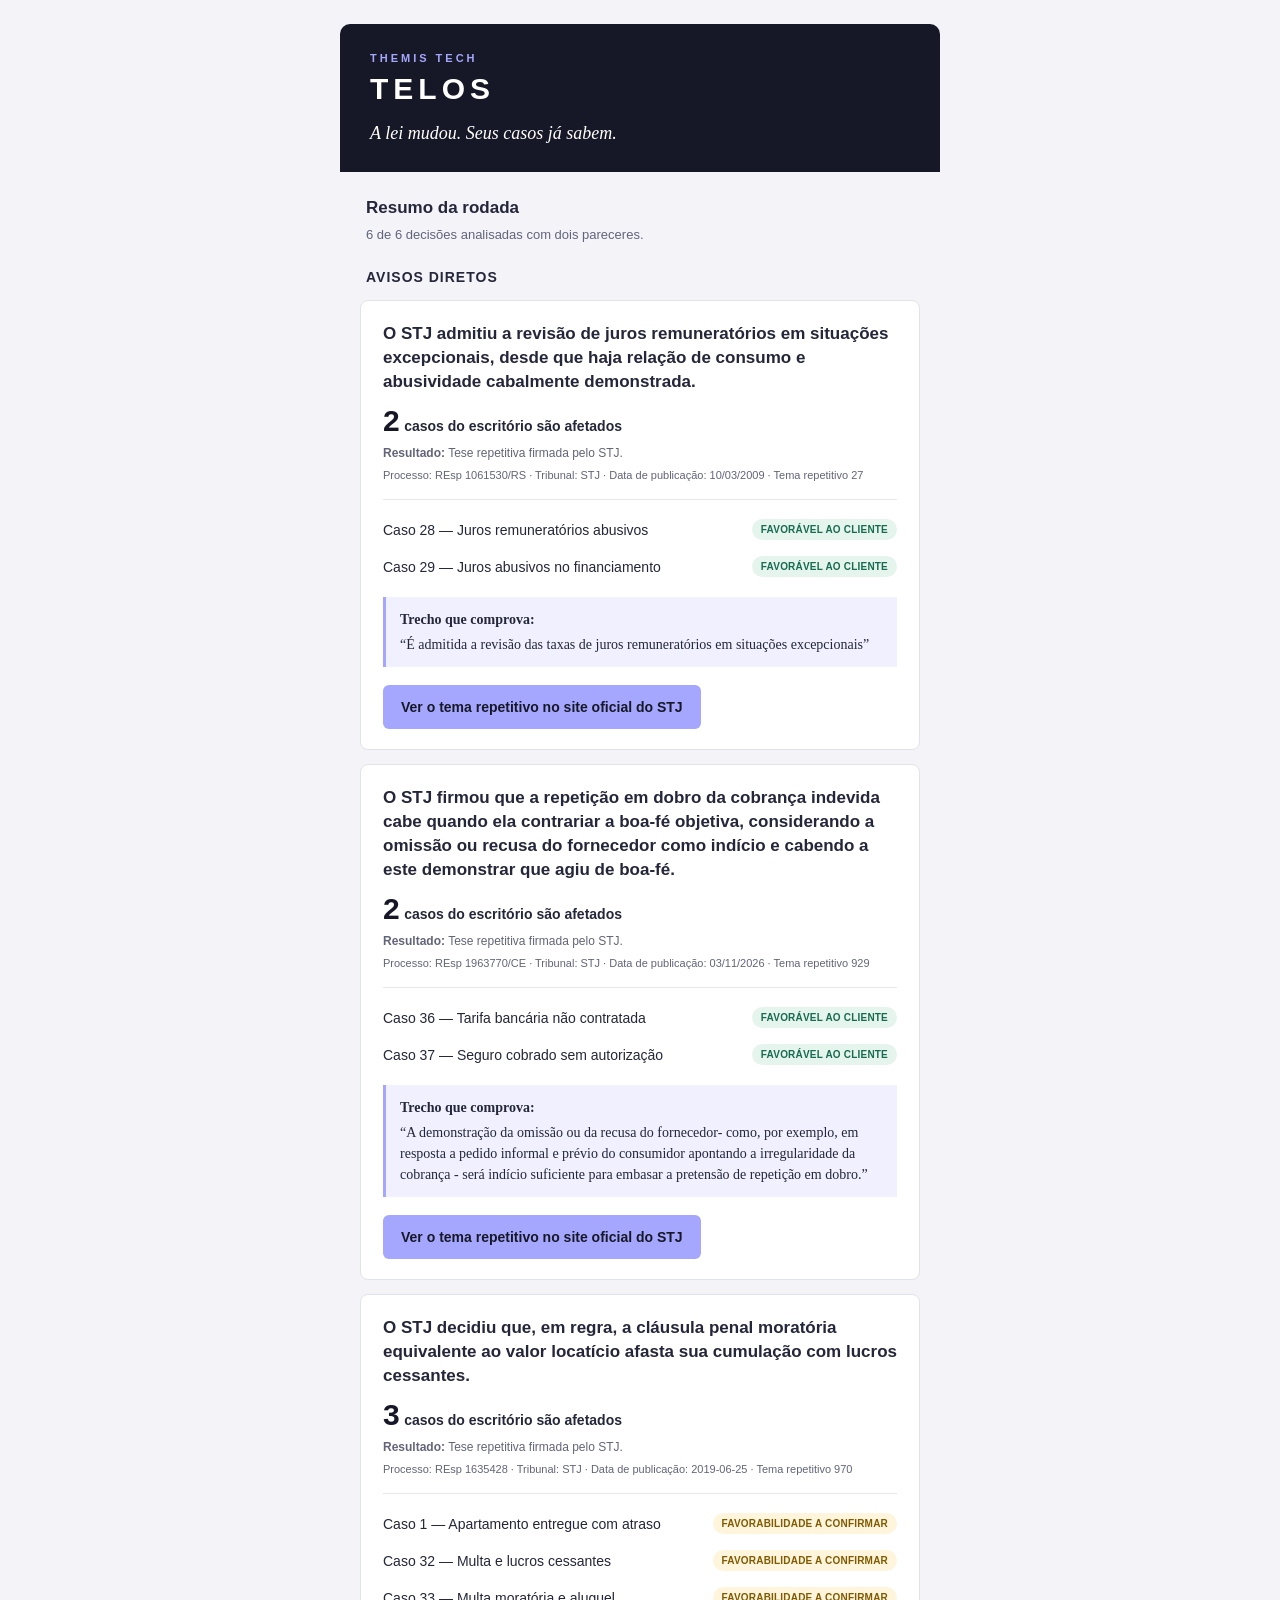
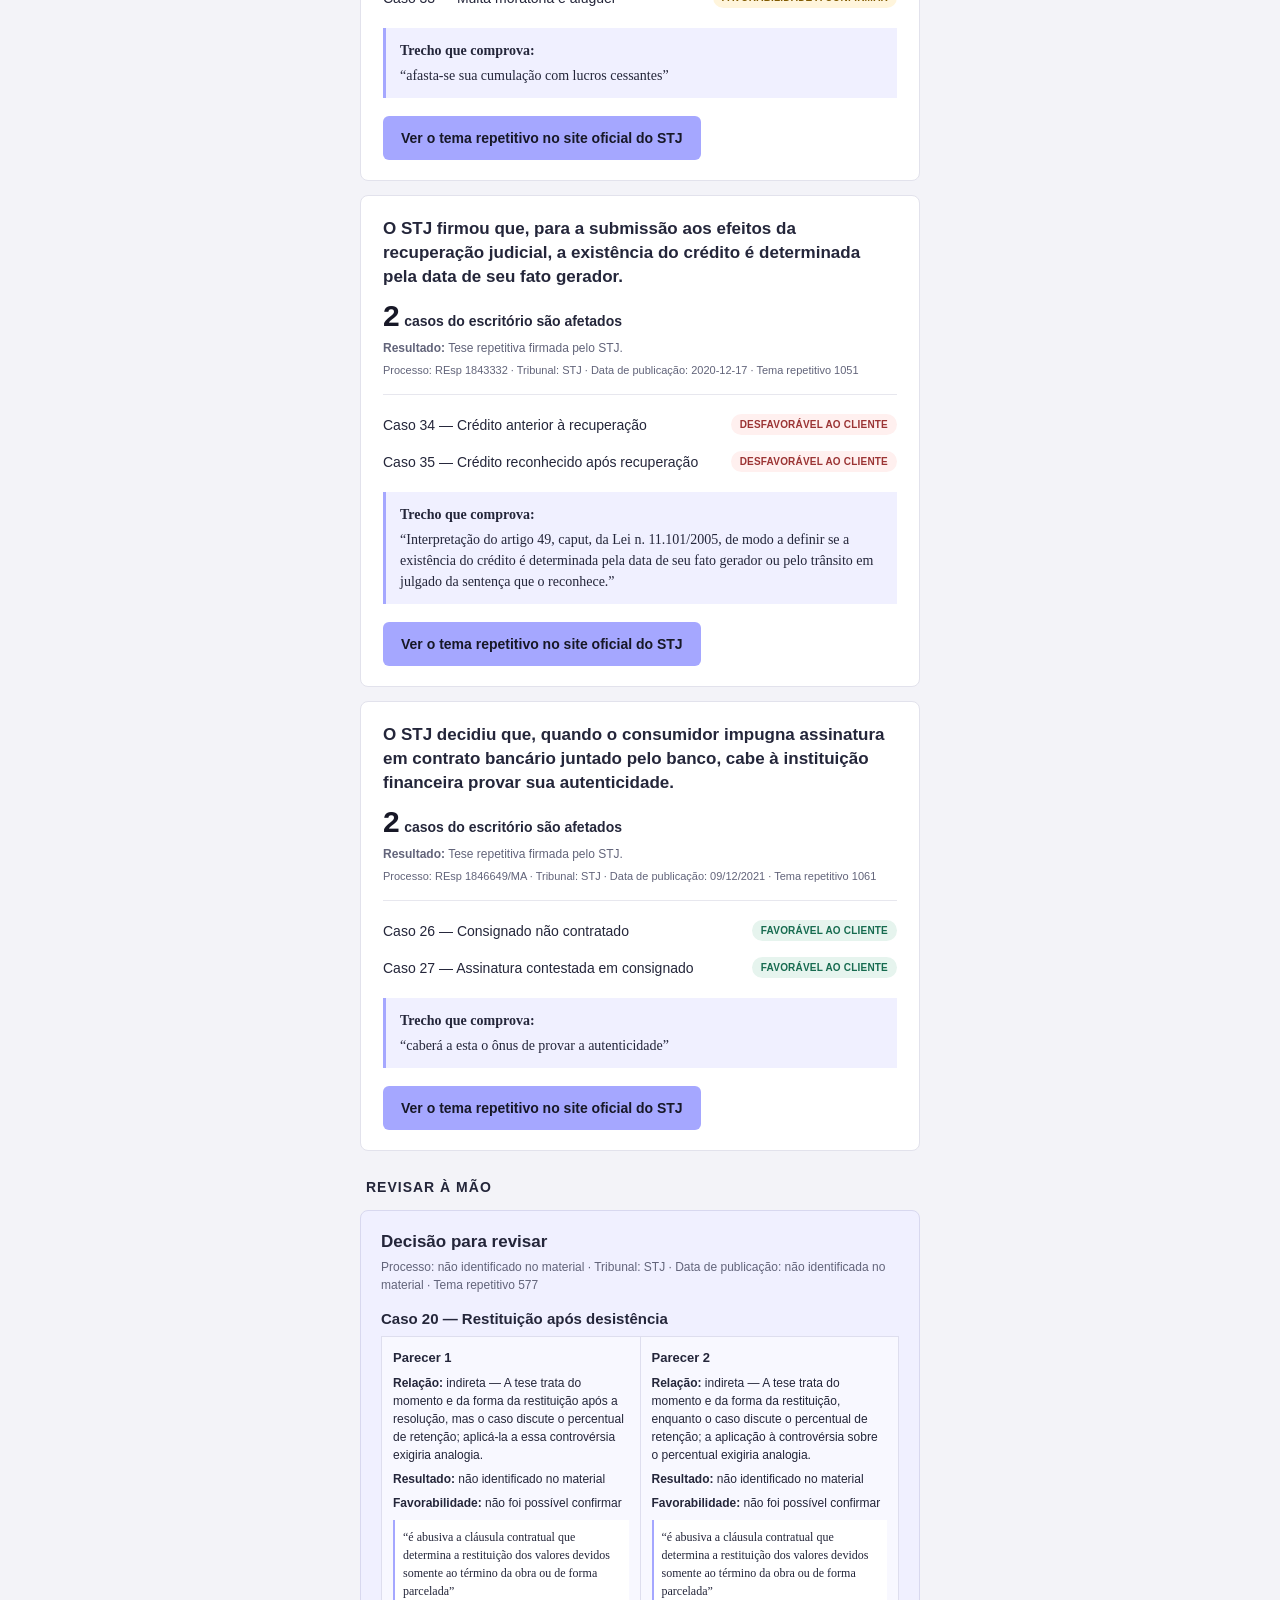
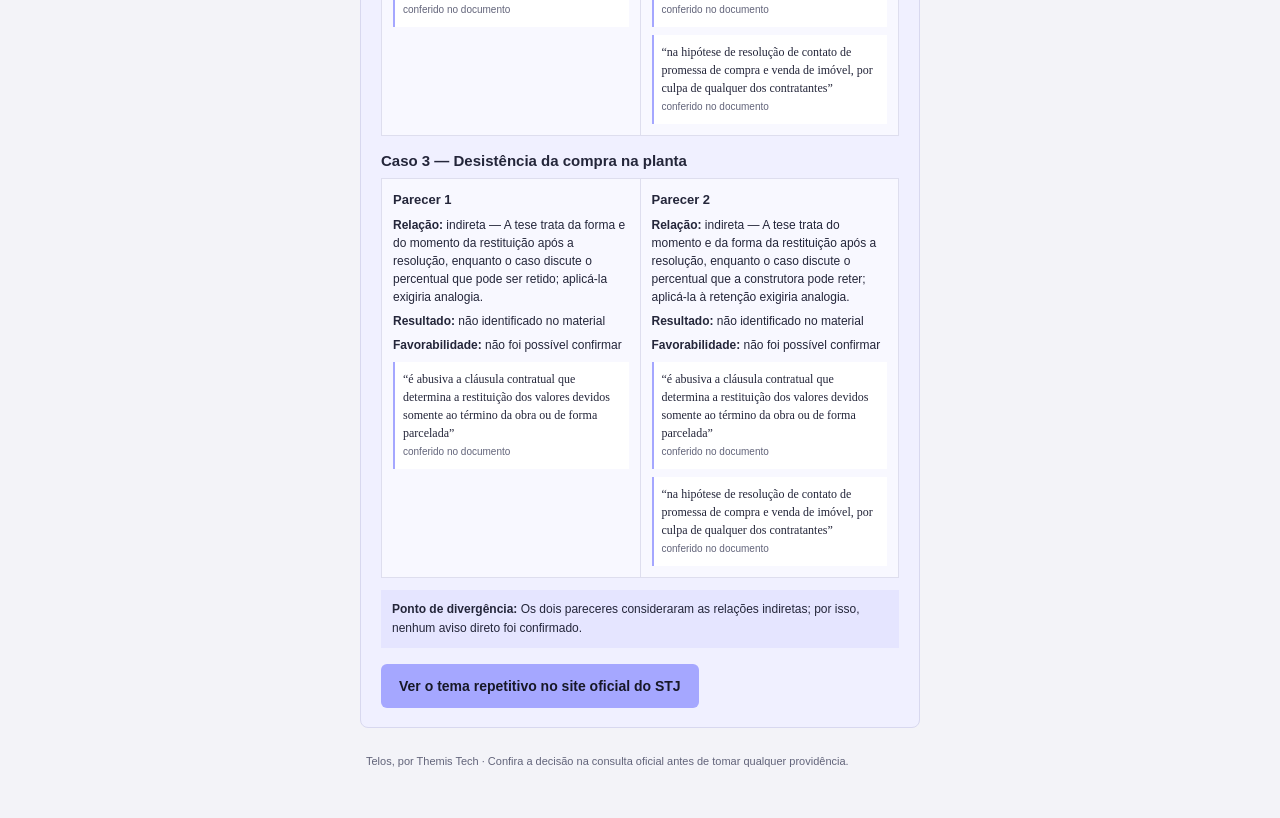
==== commit 0af038e3: "Foque a demonstração no STJ" ====
--- a/email_exemplo.html
+++ b/email_exemplo.html
@@ -1 +1 @@
-<!doctype html><html lang="pt-BR"><head><meta charset="utf-8"><meta name="viewport" content="width=device-width,initial-scale=1.0"><title>Resumo da rodada do Telos</title></head><body style="margin:0;padding:0;background-color:#f3f3f8;"><table role="presentation" width="100%" cellpadding="0" cellspacing="0" border="0" bgcolor="#f3f3f8" style="width:100%;background-color:#f3f3f8;"><tr><td align="center" style="padding:24px 12px;"><table role="presentation" width="600" cellpadding="0" cellspacing="0" border="0" style="width:100%;max-width:600px;border-collapse:collapse;"><tr><td bgcolor="#171827" style="padding:28px 30px 26px;background-color:#171827;border-radius:10px 10px 0 0;"><div style="font-family:Arial,Helvetica,sans-serif;font-size:11px;letter-spacing:3px;font-weight:bold;color:#a5a7ff;">THEMIS TECH</div><div style="padding-top:8px;font-family:Arial,Helvetica,sans-serif;font-size:30px;font-weight:bold;letter-spacing:5px;color:#ffffff;">TELOS</div><div style="padding-top:14px;font-family:Georgia,serif;font-size:18px;line-height:26px;font-style:italic;color:#ffffff;">A lei mudou. Seus casos já sabem.</div></td></tr><tr><td style="padding:24px 26px 8px;font-family:Arial,Helvetica,sans-serif;color:#24263a;"><div style="font-size:17px;font-weight:bold;line-height:24px;">Resumo da rodada</div><div style="padding-top:5px;font-size:13px;line-height:20px;color:#62647a;">8 de 10 decisões analisadas com dois pareceres.</div><div style="padding-top:8px;font-size:13px;line-height:20px;color:#765200;">A rodada foi interrompida antes de concluir todas as decisões selecionadas.</div></td></tr><tr><td style="padding:16px 26px 8px;font-family:Arial,Helvetica,sans-serif;font-size:14px;font-weight:bold;letter-spacing:1px;color:#24263a;">AVISOS DIRETOS</td></tr><tr><td style="padding:7px 20px;"><table role="presentation" width="100%" cellpadding="0" cellspacing="0" border="0" bgcolor="#ffffff" style="width:100%;background-color:#ffffff;border:1px solid #e2e2ec;border-radius:8px;"><tr><td style="padding:21px 22px 20px;"><div style="font-family:Arial,Helvetica,sans-serif;font-size:17px;font-weight:bold;line-height:24px;color:#24263a;">O TJSP condenou a construtora ao pagamento de indenização por atraso na entrega de imóvel e à restituição de juros de obra cobrados após o prazo contratual.</div><div style="padding-top:10px;font-family:Arial,Helvetica,sans-serif;color:#24263a;"><span style="font-size:30px;font-weight:bold;line-height:34px;color:#171827;">1</span> <span style="font-size:14px;font-weight:bold;line-height:22px;">caso do escritório é afetado</span></div><div style="padding-top:6px;font-family:Arial,Helvetica,sans-serif;font-size:12px;line-height:18px;color:#62647a;"><strong>Resultado:</strong> Procedente.</div><div style="padding-top:5px;font-family:Arial,Helvetica,sans-serif;font-size:11px;line-height:17px;color:#62647a;">Processo: 1024110-93.2025.8.26.0576 · Foro: Foro de São José do Rio Preto · Vara: 2ª Vara Cível · Data da decisão: 28 de outubro de 2026</div><div style="margin-top:15px;padding-top:11px;border-top:1px solid #e7e7ee;"><table role="presentation" width="100%" cellpadding="0" cellspacing="0" border="0" style="width:100%;border-collapse:collapse;"><tr><td valign="middle" style="padding:8px 6px 8px 0;font-family:Arial,Helvetica,sans-serif;font-size:14px;line-height:20px;color:#24263a;">Caso 1 — Apartamento entregue com atraso</td><td align="right" valign="middle" style="padding:8px 0 8px 6px;text-align:right;"><span style="display:inline-block;padding:5px 9px;background-color:#e6f4ee;color:#176b50;border-radius:20px;font-family:Arial,Helvetica,sans-serif;font-size:10px;font-weight:bold;letter-spacing:.2px;white-space:nowrap;">FAVORÁVEL AO CLIENTE</span></td></tr></table></div><div style="margin-top:12px;padding:12px 14px;background-color:#f0f0ff;border-left:3px solid #a5a7ff;font-family:Georgia,serif;font-size:14px;line-height:21px;color:#24263a;"><strong>Trecho que comprova:</strong><div style="padding-top:4px;">“JULGO PROCEDENTES os pedidos formulados na petição inicial”</div></div><div style="padding-top:18px;"><table role="presentation" cellpadding="0" cellspacing="0" border="0"><tr><td bgcolor="#a5a7ff" style="border-radius:6px;background-color:#a5a7ff;"><a href="https://esaj.tjsp.jus.br/cpopg/show.do?processo.codigo=G0000WIUG0000&amp;processo.foro=576&amp;processo.numero=1024110-93.2025.8.26.0576&amp;gateway=true" style="display:inline-block;padding:12px 18px;font-family:Arial,Helvetica,sans-serif;font-size:14px;font-weight:bold;line-height:20px;color:#171827;text-decoration:none;border-radius:6px;">Ver a decisão no site oficial do TJSP</a></td></tr></table></div></td></tr></table></td></tr><tr><td style="padding:7px 20px;"><table role="presentation" width="100%" cellpadding="0" cellspacing="0" border="0" bgcolor="#ffffff" style="width:100%;background-color:#ffffff;border:1px solid #e2e2ec;border-radius:8px;"><tr><td style="padding:21px 22px 20px;"><div style="font-family:Arial,Helvetica,sans-serif;font-size:17px;font-weight:bold;line-height:24px;color:#24263a;">O TJSP reconheceu o inadimplemento da construtora pelo atraso na entrega do imóvel, determinando a rescisão contratual, a restituição integral dos valores pagos, a aplicação de multa contratual e indenização por danos morais.</div><div style="padding-top:10px;font-family:Arial,Helvetica,sans-serif;color:#24263a;"><span style="font-size:30px;font-weight:bold;line-height:34px;color:#171827;">1</span> <span style="font-size:14px;font-weight:bold;line-height:22px;">caso do escritório é afetado</span></div><div style="padding-top:6px;font-family:Arial,Helvetica,sans-serif;font-size:12px;line-height:18px;color:#62647a;"><strong>Resultado:</strong> Parcialmente procedente.</div><div style="padding-top:5px;font-family:Arial,Helvetica,sans-serif;font-size:11px;line-height:17px;color:#62647a;">Processo: 1002576-13.2025.8.26.0344 · Foro: Foro de Marília · Vara: 5ª Vara Cível · Data da decisão: 26 de outubro de 2026</div><div style="margin-top:15px;padding-top:11px;border-top:1px solid #e7e7ee;"><table role="presentation" width="100%" cellpadding="0" cellspacing="0" border="0" style="width:100%;border-collapse:collapse;"><tr><td valign="middle" style="padding:8px 6px 8px 0;font-family:Arial,Helvetica,sans-serif;font-size:14px;line-height:20px;color:#24263a;">Caso 1 — Apartamento entregue com atraso</td><td align="right" valign="middle" style="padding:8px 0 8px 6px;text-align:right;"><span style="display:inline-block;padding:5px 9px;background-color:#e6f4ee;color:#176b50;border-radius:20px;font-family:Arial,Helvetica,sans-serif;font-size:10px;font-weight:bold;letter-spacing:.2px;white-space:nowrap;">FAVORÁVEL AO CLIENTE</span></td></tr></table></div><div style="margin-top:12px;padding:12px 14px;background-color:#f0f0ff;border-left:3px solid #a5a7ff;font-family:Georgia,serif;font-size:14px;line-height:21px;color:#24263a;"><strong>Trecho que comprova:</strong><div style="padding-top:4px;">“condenar as rés, de forma solidária, a restituir de forma imediata e integralmente à parte autora todos os valores pagos”</div></div><div style="padding-top:18px;"><table role="presentation" cellpadding="0" cellspacing="0" border="0"><tr><td bgcolor="#a5a7ff" style="border-radius:6px;background-color:#a5a7ff;"><a href="https://esaj.tjsp.jus.br/cpopg/show.do?processo.codigo=9K000SWYB0000&amp;processo.foro=344&amp;processo.numero=1002576-13.2025.8.26.0344&amp;gateway=true" style="display:inline-block;padding:12px 18px;font-family:Arial,Helvetica,sans-serif;font-size:14px;font-weight:bold;line-height:20px;color:#171827;text-decoration:none;border-radius:6px;">Ver a decisão no site oficial do TJSP</a></td></tr></table></div></td></tr></table></td></tr><tr><td style="padding:7px 20px;"><table role="presentation" width="100%" cellpadding="0" cellspacing="0" border="0" bgcolor="#ffffff" style="width:100%;background-color:#ffffff;border:1px solid #e2e2ec;border-radius:8px;"><tr><td style="padding:21px 22px 20px;"><div style="font-family:Arial,Helvetica,sans-serif;font-size:17px;font-weight:bold;line-height:24px;color:#24263a;">O TJSP reconheceu a ilegitimidade passiva da proprietária registral (CDHU) para responder por taxas condominiais quando comprovada a imissão na posse pelo promissário comprador e a ciência inequívoca do condomínio.</div><div style="padding-top:10px;font-family:Arial,Helvetica,sans-serif;color:#24263a;"><span style="font-size:30px;font-weight:bold;line-height:34px;color:#171827;">1</span> <span style="font-size:14px;font-weight:bold;line-height:22px;">caso do escritório é afetado</span></div><div style="padding-top:6px;font-family:Arial,Helvetica,sans-serif;font-size:12px;line-height:18px;color:#62647a;"><strong>Resultado:</strong> Procedente.</div><div style="padding-top:5px;font-family:Arial,Helvetica,sans-serif;font-size:11px;line-height:17px;color:#62647a;">Processo: 1010364-17.2024.8.26.0602 · Foro: Foro de Sorocaba · Vara: 3ª Vara Cível · Data da decisão: 06 de novembro de 2026</div><div style="margin-top:15px;padding-top:11px;border-top:1px solid #e7e7ee;"><table role="presentation" width="100%" cellpadding="0" cellspacing="0" border="0" style="width:100%;border-collapse:collapse;"><tr><td valign="middle" style="padding:8px 6px 8px 0;font-family:Arial,Helvetica,sans-serif;font-size:14px;line-height:20px;color:#24263a;">Caso 5 — Condomínio em atraso</td><td align="right" valign="middle" style="padding:8px 0 8px 6px;text-align:right;"><span style="display:inline-block;padding:5px 9px;background-color:#fff0ef;color:#9b3434;border-radius:20px;font-family:Arial,Helvetica,sans-serif;font-size:10px;font-weight:bold;letter-spacing:.2px;white-space:nowrap;">DESFAVORÁVEL AO CLIENTE</span></td></tr></table></div><div style="margin-top:12px;padding:12px 14px;background-color:#f0f0ff;border-left:3px solid #a5a7ff;font-family:Georgia,serif;font-size:14px;line-height:21px;color:#24263a;"><strong>Trecho que comprova:</strong><div style="padding-top:4px;">“afasta-se a legitimidade passiva do promitente vendedor para responder por despesas condominiais relativas a período em que a posse foi exercida pelo promissário comprador”</div></div><div style="padding-top:18px;"><table role="presentation" cellpadding="0" cellspacing="0" border="0"><tr><td bgcolor="#a5a7ff" style="border-radius:6px;background-color:#a5a7ff;"><a href="https://esaj.tjsp.jus.br/cpopg/show.do?processo.codigo=GQ000X1D30000&amp;processo.foro=602&amp;processo.numero=1010364-17.2024.8.26.0602&amp;gateway=true" style="display:inline-block;padding:12px 18px;font-family:Arial,Helvetica,sans-serif;font-size:14px;font-weight:bold;line-height:20px;color:#171827;text-decoration:none;border-radius:6px;">Ver a decisão no site oficial do TJSP</a></td></tr></table></div></td></tr></table></td></tr><tr><td style="padding:7px 20px;"><table role="presentation" width="100%" cellpadding="0" cellspacing="0" border="0" bgcolor="#ffffff" style="width:100%;background-color:#ffffff;border:1px solid #e2e2ec;border-radius:8px;"><tr><td style="padding:21px 22px 20px;"><div style="font-family:Arial,Helvetica,sans-serif;font-size:17px;font-weight:bold;line-height:24px;color:#24263a;">O TJSP julgou improcedente o pedido de cancelamento de protesto e indenização por entender que a duplicata possuía lastro contratual devido à não devolução de caixas plásticas.</div><div style="padding-top:10px;font-family:Arial,Helvetica,sans-serif;color:#24263a;"><span style="font-size:30px;font-weight:bold;line-height:34px;color:#171827;">1</span> <span style="font-size:14px;font-weight:bold;line-height:22px;">caso do escritório é afetado</span></div><div style="padding-top:6px;font-family:Arial,Helvetica,sans-serif;font-size:12px;line-height:18px;color:#62647a;"><strong>Resultado:</strong> Improcedente.</div><div style="padding-top:5px;font-family:Arial,Helvetica,sans-serif;font-size:11px;line-height:17px;color:#62647a;">Processo: 1012956-79.2024.8.26.0005 · Foro: Foro de Tietê · Vara: 1ª Vara · Data da decisão: 29 de outubro de 2026</div><div style="margin-top:15px;padding-top:11px;border-top:1px solid #e7e7ee;"><table role="presentation" width="100%" cellpadding="0" cellspacing="0" border="0" style="width:100%;border-collapse:collapse;"><tr><td valign="middle" style="padding:8px 6px 8px 0;font-family:Arial,Helvetica,sans-serif;font-size:14px;line-height:20px;color:#24263a;">Caso 8 — Duplicata protestada sem serviço</td><td align="right" valign="middle" style="padding:8px 0 8px 6px;text-align:right;"><span style="display:inline-block;padding:5px 9px;background-color:#fff0ef;color:#9b3434;border-radius:20px;font-family:Arial,Helvetica,sans-serif;font-size:10px;font-weight:bold;letter-spacing:.2px;white-space:nowrap;">DESFAVORÁVEL AO CLIENTE</span></td></tr></table></div><div style="margin-top:12px;padding:12px 14px;background-color:#f0f0ff;border-left:3px solid #a5a7ff;font-family:Georgia,serif;font-size:14px;line-height:21px;color:#24263a;"><strong>Trecho que comprova:</strong><div style="padding-top:4px;">“JULGO IMPROCEDENTES os pedidos iniciais”</div></div><div style="padding-top:18px;"><table role="presentation" cellpadding="0" cellspacing="0" border="0"><tr><td bgcolor="#a5a7ff" style="border-radius:6px;background-color:#a5a7ff;"><a href="https://esaj.tjsp.jus.br/cpopg/show.do?processo.codigo=05001HZ5Q0000&amp;processo.foro=5&amp;processo.numero=1012956-79.2024.8.26.0005&amp;gateway=true" style="display:inline-block;padding:12px 18px;font-family:Arial,Helvetica,sans-serif;font-size:14px;font-weight:bold;line-height:20px;color:#171827;text-decoration:none;border-radius:6px;">Ver a decisão no site oficial do TJSP</a></td></tr></table></div></td></tr></table></td></tr><tr><td style="padding:7px 20px;"><table role="presentation" width="100%" cellpadding="0" cellspacing="0" border="0" bgcolor="#ffffff" style="width:100%;background-color:#ffffff;border:1px solid #e2e2ec;border-radius:8px;"><tr><td style="padding:21px 22px 20px;"><div style="font-family:Arial,Helvetica,sans-serif;font-size:17px;font-weight:bold;line-height:24px;color:#24263a;">O TJSP extinguiu ação de exigir contas ajuizada por ex-sócios, por entender que o procedimento é inadequado para apuração de haveres ou investigação genérica da gestão.</div><div style="padding-top:10px;font-family:Arial,Helvetica,sans-serif;color:#24263a;"><span style="font-size:30px;font-weight:bold;line-height:34px;color:#171827;">1</span> <span style="font-size:14px;font-weight:bold;line-height:22px;">caso do escritório é afetado</span></div><div style="padding-top:6px;font-family:Arial,Helvetica,sans-serif;font-size:12px;line-height:18px;color:#62647a;"><strong>Resultado:</strong> Outro resultado expresso no texto: ACOLHO a preliminar de falta de interesse de agir e JULGO EXTINTO o processo, sem resolução do mérito, com fundamento no art. 485, VI, do Código de Processo Civil..</div><div style="padding-top:5px;font-family:Arial,Helvetica,sans-serif;font-size:11px;line-height:17px;color:#62647a;">Processo: 1084062-73.2025.8.26.0100 · Foro: Foro Central Cível · Vara: 2ª VARA EMPRESARIAL E CONFLITOS DE ARBITRAGEM · Data da decisão: 26 de outubro de 2026</div><div style="margin-top:15px;padding-top:11px;border-top:1px solid #e7e7ee;"><table role="presentation" width="100%" cellpadding="0" cellspacing="0" border="0" style="width:100%;border-collapse:collapse;"><tr><td valign="middle" style="padding:8px 6px 8px 0;font-family:Arial,Helvetica,sans-serif;font-size:14px;line-height:20px;color:#24263a;">Caso 11 — Sócio que quer sair</td><td align="right" valign="middle" style="padding:8px 0 8px 6px;text-align:right;"><span style="display:inline-block;padding:5px 9px;background-color:#fff0ef;color:#9b3434;border-radius:20px;font-family:Arial,Helvetica,sans-serif;font-size:10px;font-weight:bold;letter-spacing:.2px;white-space:nowrap;">DESFAVORÁVEL AO CLIENTE</span></td></tr></table></div><div style="margin-top:12px;padding:12px 14px;background-color:#f0f0ff;border-left:3px solid #a5a7ff;font-family:Georgia,serif;font-size:14px;line-height:21px;color:#24263a;"><strong>Trecho que comprova:</strong><div style="padding-top:4px;">“A inadequação da via processual utilizada aos objetivos almejados pela parte impõe a extinção do processo sem resolução do mérito”</div></div><div style="padding-top:18px;"><table role="presentation" cellpadding="0" cellspacing="0" border="0"><tr><td bgcolor="#a5a7ff" style="border-radius:6px;background-color:#a5a7ff;"><a href="https://esaj.tjsp.jus.br/cpopg/show.do?processo.codigo=2S00212IP0000&amp;processo.foro=100&amp;processo.numero=1084062-73.2025.8.26.0100&amp;gateway=true" style="display:inline-block;padding:12px 18px;font-family:Arial,Helvetica,sans-serif;font-size:14px;font-weight:bold;line-height:20px;color:#171827;text-decoration:none;border-radius:6px;">Ver a decisão no site oficial do TJSP</a></td></tr></table></div></td></tr></table></td></tr><tr><td style="padding:21px 26px 8px;font-family:Arial,Helvetica,sans-serif;font-size:14px;font-weight:bold;letter-spacing:1px;color:#24263a;">REVISAR À MÃO</td></tr><tr><td style="padding:7px 20px;"><table role="presentation" width="100%" cellpadding="0" cellspacing="0" border="0" bgcolor="#f0f0ff" style="width:100%;background-color:#f0f0ff;border:1px solid #d8d8ef;border-radius:8px;"><tr><td style="padding:19px 20px;"><div style="font-family:Arial,Helvetica,sans-serif;font-size:17px;font-weight:bold;line-height:23px;color:#24263a;">Decisão para revisar</div><div style="padding-top:5px;font-family:Arial,Helvetica,sans-serif;font-size:12px;line-height:18px;color:#62647a;">Processo: 1032491-90.2025.8.26.0576 · Foro: Foro Especializado da 4ª e da 10ª RAJs · Vara: 1ª Vara Regional de Competência Empresarial e de Conflitos Relacionados a Arbitragem · Data da decisão: 28/07/2025</div><div style="padding-top:14px;font-family:Arial,Helvetica,sans-serif;font-size:15px;font-weight:bold;line-height:21px;color:#24263a;">Caso 10 — Saída da franquia</div><table role="presentation" width="100%" cellpadding="0" cellspacing="0" border="0" style="width:100%;margin-top:7px;border-collapse:collapse;"><tr><td width="50%" valign="top" style="width:50%;padding:11px;background-color:#f8f8ff;border:1px solid #dedeee;"><div style="font-family:Arial,Helvetica,sans-serif;font-size:13px;font-weight:bold;line-height:19px;color:#24263a;">Parecer 1</div><div style="padding-top:7px;font-family:Arial,Helvetica,sans-serif;font-size:12px;line-height:18px;color:#24263a;"><strong>Relação:</strong> direta — A decisão resolve a questão da rescisão de contrato de franquia por falta de suporte e a discussão sobre a culpa pela rescisão, que são os pontos centrais do caso 10.</div><div style="padding-top:6px;font-family:Arial,Helvetica,sans-serif;font-size:12px;line-height:18px;color:#24263a;"><strong>Resultado:</strong> parcialmente procedente</div><div style="padding-top:6px;font-family:Arial,Helvetica,sans-serif;font-size:12px;line-height:18px;color:#24263a;"><strong>Favorabilidade:</strong> desfavorável ao cliente</div><div style="margin-top:8px;padding:8px;background-color:#ffffff;border-left:2px solid #a5a7ff;font-family:Georgia,serif;font-size:12px;line-height:18px;color:#24263a;">“A alegada falta de suporte não foi demonstrada.”<br><span style="font-family:Arial,Helvetica,sans-serif;font-size:10px;color:#62647a;">conferido no documento</span></div><div style="margin-top:8px;padding:8px;background-color:#ffffff;border-left:2px solid #a5a7ff;font-family:Georgia,serif;font-size:12px;line-height:18px;color:#24263a;">“JULGO PARCIALMENTE PROCEDENTE a ação... para declarar rescindido, em 28/07/2025, o contrato de franquia firmado entre as partes, por iniciativa do autor e sem culpa da ré.”<br><span style="font-family:Arial,Helvetica,sans-serif;font-size:10px;color:#62647a;">não localizado no documento</span></div><div style="margin-top:8px;padding:8px;background-color:#ffffff;border-left:2px solid #a5a7ff;font-family:Georgia,serif;font-size:12px;line-height:18px;color:#24263a;">“JULGO PARCIALMENTE PROCEDENTE a ação, com resolução do mérito, nos termos do art. 487, I, do CPC, para declarar rescindido, em 28/07/2025, o contrato de franquia firmado entre as partes, por iniciativa do autor e sem culpa da ré.”<br><span style="font-family:Arial,Helvetica,sans-serif;font-size:10px;color:#62647a;">conferido no documento</span></div><div style="margin-top:8px;padding:8px;background-color:#ffffff;border-left:2px solid #a5a7ff;font-family:Georgia,serif;font-size:12px;line-height:18px;color:#24263a;">“JULGO IMPROCEDENTES os pedidos de declaração de nulidade do contrato, de restituição de valores e de rescisão por culpa exclusiva da ré com afastamento das penalidades contratuais.”<br><span style="font-family:Arial,Helvetica,sans-serif;font-size:10px;color:#62647a;">não localizado no documento</span></div></td><td width="50%" valign="top" style="width:50%;padding:11px;background-color:#f8f8ff;border:1px solid #dedeee;"><div style="font-family:Arial,Helvetica,sans-serif;font-size:13px;font-weight:bold;line-height:19px;color:#24263a;">Parecer 2</div><div style="padding-top:7px;font-family:Arial,Helvetica,sans-serif;font-size:12px;line-height:18px;color:#24263a;"><strong>Relação:</strong> direta — A decisão resolve a questão da rescisão de contrato de franquia por falta de suporte e a discussão sobre a culpa pela rescisão, que são os pontos centrais do caso 10.</div><div style="padding-top:6px;font-family:Arial,Helvetica,sans-serif;font-size:12px;line-height:18px;color:#24263a;"><strong>Resultado:</strong> parcialmente procedente</div><div style="padding-top:6px;font-family:Arial,Helvetica,sans-serif;font-size:12px;line-height:18px;color:#24263a;"><strong>Favorabilidade:</strong> desfavorável ao cliente</div><div style="margin-top:8px;padding:8px;background-color:#ffffff;border-left:2px solid #a5a7ff;font-family:Georgia,serif;font-size:12px;line-height:18px;color:#24263a;">“A alegada falta de suporte não foi demonstrada.”<br><span style="font-family:Arial,Helvetica,sans-serif;font-size:10px;color:#62647a;">conferido no documento</span></div><div style="margin-top:8px;padding:8px;background-color:#ffffff;border-left:2px solid #a5a7ff;font-family:Georgia,serif;font-size:12px;line-height:18px;color:#24263a;">“JULGO PARCIALMENTE PROCEDENTE a ação... para declarar rescindido, em 28/07/2025, o contrato de franquia firmado entre as partes, por iniciativa do autor e sem culpa da ré.”<br><span style="font-family:Arial,Helvetica,sans-serif;font-size:10px;color:#62647a;">não localizado no documento</span></div><div style="margin-top:8px;padding:8px;background-color:#ffffff;border-left:2px solid #a5a7ff;font-family:Georgia,serif;font-size:12px;line-height:18px;color:#24263a;">“JULGO PARCIALMENTE PROCEDENTE a ação, com resolução do mérito, nos termos do art. 487, I, do CPC, para declarar rescindido, em 28/07/2025, o contrato de franquia firmado entre as partes, por iniciativa do autor e sem culpa da ré.”<br><span style="font-family:Arial,Helvetica,sans-serif;font-size:10px;color:#62647a;">conferido no documento</span></div><div style="margin-top:8px;padding:8px;background-color:#ffffff;border-left:2px solid #a5a7ff;font-family:Georgia,serif;font-size:12px;line-height:18px;color:#24263a;">“JULGO IMPROCEDENTES os pedidos de declaração de nulidade do contrato, de restituição de valores e de rescisão por culpa exclusiva da ré com afastamento das penalidades contratuais.”<br><span style="font-family:Arial,Helvetica,sans-serif;font-size:10px;color:#62647a;">não localizado no documento</span></div></td></tr></table><div style="margin-top:12px;padding:10px 11px;background-color:#e5e5ff;font-family:Arial,Helvetica,sans-serif;font-size:12px;line-height:19px;color:#24263a;"><strong>Ponto de divergência:</strong> A avaliação de favorabilidade não foi confirmada pelos dois pareceres com trechos localizados no documento.</div><div style="padding-top:16px;"><table role="presentation" cellpadding="0" cellspacing="0" border="0"><tr><td bgcolor="#a5a7ff" style="border-radius:6px;background-color:#a5a7ff;"><a href="https://esaj.tjsp.jus.br/cpopg/show.do?processo.codigo=G0000WXL90000&amp;processo.foro=576&amp;processo.numero=1032491-90.2025.8.26.0576&amp;gateway=true" style="display:inline-block;padding:12px 18px;font-family:Arial,Helvetica,sans-serif;font-size:14px;font-weight:bold;line-height:20px;color:#171827;text-decoration:none;border-radius:6px;">Ver a decisão no site oficial do TJSP</a></td></tr></table></div></td></tr></table></td></tr><tr><td style="padding:18px 26px 24px;font-family:Arial,Helvetica,sans-serif;font-size:11px;line-height:17px;color:#62647a;">Telos, por Themis Tech · Confira a decisão na consulta oficial antes de tomar qualquer providência.</td></tr></table></td></tr></table></body></html>+<!doctype html><html lang="pt-BR"><head><meta charset="utf-8"><meta name="viewport" content="width=device-width,initial-scale=1.0"><title>Resumo da rodada do Telos</title></head><body style="margin:0;padding:0;background-color:#f3f3f8;"><table role="presentation" width="100%" cellpadding="0" cellspacing="0" border="0" bgcolor="#f3f3f8" style="width:100%;background-color:#f3f3f8;"><tr><td align="center" style="padding:24px 12px;"><table role="presentation" width="600" cellpadding="0" cellspacing="0" border="0" style="width:100%;max-width:600px;border-collapse:collapse;"><tr><td bgcolor="#171827" style="padding:28px 30px 26px;background-color:#171827;border-radius:10px 10px 0 0;"><div style="font-family:Arial,Helvetica,sans-serif;font-size:11px;letter-spacing:3px;font-weight:bold;color:#a5a7ff;">THEMIS TECH</div><div style="padding-top:8px;font-family:Arial,Helvetica,sans-serif;font-size:30px;font-weight:bold;letter-spacing:5px;color:#ffffff;">TELOS</div><div style="padding-top:14px;font-family:Georgia,serif;font-size:18px;line-height:26px;font-style:italic;color:#ffffff;">A lei mudou. Seus casos já sabem.</div></td></tr><tr><td style="padding:24px 26px 8px;font-family:Arial,Helvetica,sans-serif;color:#24263a;"><div style="font-size:17px;font-weight:bold;line-height:24px;">Resumo da rodada</div><div style="padding-top:5px;font-size:13px;line-height:20px;color:#62647a;">6 de 6 decisões analisadas com dois pareceres.</div></td></tr><tr><td style="padding:16px 26px 8px;font-family:Arial,Helvetica,sans-serif;font-size:14px;font-weight:bold;letter-spacing:1px;color:#24263a;">AVISOS DIRETOS</td></tr><tr><td style="padding:7px 20px;"><table role="presentation" width="100%" cellpadding="0" cellspacing="0" border="0" bgcolor="#ffffff" style="width:100%;background-color:#ffffff;border:1px solid #e2e2ec;border-radius:8px;"><tr><td style="padding:21px 22px 20px;"><div style="font-family:Arial,Helvetica,sans-serif;font-size:17px;font-weight:bold;line-height:24px;color:#24263a;">O STJ admitiu a revisão de juros remuneratórios em situações excepcionais, desde que haja relação de consumo e abusividade cabalmente demonstrada.</div><div style="padding-top:10px;font-family:Arial,Helvetica,sans-serif;color:#24263a;"><span style="font-size:30px;font-weight:bold;line-height:34px;color:#171827;">2</span> <span style="font-size:14px;font-weight:bold;line-height:22px;">casos do escritório são afetados</span></div><div style="padding-top:6px;font-family:Arial,Helvetica,sans-serif;font-size:12px;line-height:18px;color:#62647a;"><strong>Resultado:</strong> Tese repetitiva firmada pelo STJ.</div><div style="padding-top:5px;font-family:Arial,Helvetica,sans-serif;font-size:11px;line-height:17px;color:#62647a;">Processo: REsp 1061530/RS · Tribunal: STJ · Data de publicação: 10/03/2009 · Tema repetitivo 27</div><div style="margin-top:15px;padding-top:11px;border-top:1px solid #e7e7ee;"><table role="presentation" width="100%" cellpadding="0" cellspacing="0" border="0" style="width:100%;border-collapse:collapse;"><tr><td valign="middle" style="padding:8px 6px 8px 0;font-family:Arial,Helvetica,sans-serif;font-size:14px;line-height:20px;color:#24263a;">Caso 28 — Juros remuneratórios abusivos</td><td align="right" valign="middle" style="padding:8px 0 8px 6px;text-align:right;"><span style="display:inline-block;padding:5px 9px;background-color:#e6f4ee;color:#176b50;border-radius:20px;font-family:Arial,Helvetica,sans-serif;font-size:10px;font-weight:bold;letter-spacing:.2px;white-space:nowrap;">FAVORÁVEL AO CLIENTE</span></td></tr><tr><td valign="middle" style="padding:8px 6px 8px 0;font-family:Arial,Helvetica,sans-serif;font-size:14px;line-height:20px;color:#24263a;">Caso 29 — Juros abusivos no financiamento</td><td align="right" valign="middle" style="padding:8px 0 8px 6px;text-align:right;"><span style="display:inline-block;padding:5px 9px;background-color:#e6f4ee;color:#176b50;border-radius:20px;font-family:Arial,Helvetica,sans-serif;font-size:10px;font-weight:bold;letter-spacing:.2px;white-space:nowrap;">FAVORÁVEL AO CLIENTE</span></td></tr></table></div><div style="margin-top:12px;padding:12px 14px;background-color:#f0f0ff;border-left:3px solid #a5a7ff;font-family:Georgia,serif;font-size:14px;line-height:21px;color:#24263a;"><strong>Trecho que comprova:</strong><div style="padding-top:4px;">“É admitida a revisão das taxas de juros remuneratórios em situações excepcionais”</div></div><div style="padding-top:18px;"><table role="presentation" cellpadding="0" cellspacing="0" border="0"><tr><td bgcolor="#a5a7ff" style="border-radius:6px;background-color:#a5a7ff;"><a href="https://processo.stj.jus.br/repetitivos/temas_repetitivos/pesquisa.jsp?cod_tema_inicial=27&amp;cod_tema_final=27&amp;novaConsulta=true&amp;tipo_pesquisa=T" style="display:inline-block;padding:12px 18px;font-family:Arial,Helvetica,sans-serif;font-size:14px;font-weight:bold;line-height:20px;color:#171827;text-decoration:none;border-radius:6px;">Ver o tema repetitivo no site oficial do STJ</a></td></tr></table></div></td></tr></table></td></tr><tr><td style="padding:7px 20px;"><table role="presentation" width="100%" cellpadding="0" cellspacing="0" border="0" bgcolor="#ffffff" style="width:100%;background-color:#ffffff;border:1px solid #e2e2ec;border-radius:8px;"><tr><td style="padding:21px 22px 20px;"><div style="font-family:Arial,Helvetica,sans-serif;font-size:17px;font-weight:bold;line-height:24px;color:#24263a;">O STJ firmou que a repetição em dobro da cobrança indevida cabe quando ela contrariar a boa-fé objetiva, considerando a omissão ou recusa do fornecedor como indício e cabendo a este demonstrar que agiu de boa-fé.</div><div style="padding-top:10px;font-family:Arial,Helvetica,sans-serif;color:#24263a;"><span style="font-size:30px;font-weight:bold;line-height:34px;color:#171827;">2</span> <span style="font-size:14px;font-weight:bold;line-height:22px;">casos do escritório são afetados</span></div><div style="padding-top:6px;font-family:Arial,Helvetica,sans-serif;font-size:12px;line-height:18px;color:#62647a;"><strong>Resultado:</strong> Tese repetitiva firmada pelo STJ.</div><div style="padding-top:5px;font-family:Arial,Helvetica,sans-serif;font-size:11px;line-height:17px;color:#62647a;">Processo: REsp 1963770/CE · Tribunal: STJ · Data de publicação: 03/11/2026 · Tema repetitivo 929</div><div style="margin-top:15px;padding-top:11px;border-top:1px solid #e7e7ee;"><table role="presentation" width="100%" cellpadding="0" cellspacing="0" border="0" style="width:100%;border-collapse:collapse;"><tr><td valign="middle" style="padding:8px 6px 8px 0;font-family:Arial,Helvetica,sans-serif;font-size:14px;line-height:20px;color:#24263a;">Caso 36 — Tarifa bancária não contratada</td><td align="right" valign="middle" style="padding:8px 0 8px 6px;text-align:right;"><span style="display:inline-block;padding:5px 9px;background-color:#e6f4ee;color:#176b50;border-radius:20px;font-family:Arial,Helvetica,sans-serif;font-size:10px;font-weight:bold;letter-spacing:.2px;white-space:nowrap;">FAVORÁVEL AO CLIENTE</span></td></tr><tr><td valign="middle" style="padding:8px 6px 8px 0;font-family:Arial,Helvetica,sans-serif;font-size:14px;line-height:20px;color:#24263a;">Caso 37 — Seguro cobrado sem autorização</td><td align="right" valign="middle" style="padding:8px 0 8px 6px;text-align:right;"><span style="display:inline-block;padding:5px 9px;background-color:#e6f4ee;color:#176b50;border-radius:20px;font-family:Arial,Helvetica,sans-serif;font-size:10px;font-weight:bold;letter-spacing:.2px;white-space:nowrap;">FAVORÁVEL AO CLIENTE</span></td></tr></table></div><div style="margin-top:12px;padding:12px 14px;background-color:#f0f0ff;border-left:3px solid #a5a7ff;font-family:Georgia,serif;font-size:14px;line-height:21px;color:#24263a;"><strong>Trecho que comprova:</strong><div style="padding-top:4px;">“A demonstração da omissão ou da recusa do fornecedor- como, por exemplo, em resposta a pedido informal e prévio do consumidor apontando a irregularidade da cobrança - será indício suficiente para embasar a pretensão de repetição em dobro.”</div></div><div style="padding-top:18px;"><table role="presentation" cellpadding="0" cellspacing="0" border="0"><tr><td bgcolor="#a5a7ff" style="border-radius:6px;background-color:#a5a7ff;"><a href="https://processo.stj.jus.br/repetitivos/temas_repetitivos/pesquisa.jsp?cod_tema_inicial=929&amp;cod_tema_final=929&amp;novaConsulta=true&amp;tipo_pesquisa=T" style="display:inline-block;padding:12px 18px;font-family:Arial,Helvetica,sans-serif;font-size:14px;font-weight:bold;line-height:20px;color:#171827;text-decoration:none;border-radius:6px;">Ver o tema repetitivo no site oficial do STJ</a></td></tr></table></div></td></tr></table></td></tr><tr><td style="padding:7px 20px;"><table role="presentation" width="100%" cellpadding="0" cellspacing="0" border="0" bgcolor="#ffffff" style="width:100%;background-color:#ffffff;border:1px solid #e2e2ec;border-radius:8px;"><tr><td style="padding:21px 22px 20px;"><div style="font-family:Arial,Helvetica,sans-serif;font-size:17px;font-weight:bold;line-height:24px;color:#24263a;">O STJ decidiu que, em regra, a cláusula penal moratória equivalente ao valor locatício afasta sua cumulação com lucros cessantes.</div><div style="padding-top:10px;font-family:Arial,Helvetica,sans-serif;color:#24263a;"><span style="font-size:30px;font-weight:bold;line-height:34px;color:#171827;">3</span> <span style="font-size:14px;font-weight:bold;line-height:22px;">casos do escritório são afetados</span></div><div style="padding-top:6px;font-family:Arial,Helvetica,sans-serif;font-size:12px;line-height:18px;color:#62647a;"><strong>Resultado:</strong> Tese repetitiva firmada pelo STJ.</div><div style="padding-top:5px;font-family:Arial,Helvetica,sans-serif;font-size:11px;line-height:17px;color:#62647a;">Processo: REsp 1635428 · Tribunal: STJ · Data de publicação: 2019-06-25 · Tema repetitivo 970</div><div style="margin-top:15px;padding-top:11px;border-top:1px solid #e7e7ee;"><table role="presentation" width="100%" cellpadding="0" cellspacing="0" border="0" style="width:100%;border-collapse:collapse;"><tr><td valign="middle" style="padding:8px 6px 8px 0;font-family:Arial,Helvetica,sans-serif;font-size:14px;line-height:20px;color:#24263a;">Caso 1 — Apartamento entregue com atraso</td><td align="right" valign="middle" style="padding:8px 0 8px 6px;text-align:right;"><span style="display:inline-block;padding:5px 9px;background-color:#fff5dc;color:#805a00;border-radius:20px;font-family:Arial,Helvetica,sans-serif;font-size:10px;font-weight:bold;letter-spacing:.2px;white-space:nowrap;">FAVORABILIDADE A CONFIRMAR</span></td></tr><tr><td valign="middle" style="padding:8px 6px 8px 0;font-family:Arial,Helvetica,sans-serif;font-size:14px;line-height:20px;color:#24263a;">Caso 32 — Multa e lucros cessantes</td><td align="right" valign="middle" style="padding:8px 0 8px 6px;text-align:right;"><span style="display:inline-block;padding:5px 9px;background-color:#fff5dc;color:#805a00;border-radius:20px;font-family:Arial,Helvetica,sans-serif;font-size:10px;font-weight:bold;letter-spacing:.2px;white-space:nowrap;">FAVORABILIDADE A CONFIRMAR</span></td></tr><tr><td valign="middle" style="padding:8px 6px 8px 0;font-family:Arial,Helvetica,sans-serif;font-size:14px;line-height:20px;color:#24263a;">Caso 33 — Multa moratória e aluguel</td><td align="right" valign="middle" style="padding:8px 0 8px 6px;text-align:right;"><span style="display:inline-block;padding:5px 9px;background-color:#fff5dc;color:#805a00;border-radius:20px;font-family:Arial,Helvetica,sans-serif;font-size:10px;font-weight:bold;letter-spacing:.2px;white-space:nowrap;">FAVORABILIDADE A CONFIRMAR</span></td></tr></table></div><div style="margin-top:12px;padding:12px 14px;background-color:#f0f0ff;border-left:3px solid #a5a7ff;font-family:Georgia,serif;font-size:14px;line-height:21px;color:#24263a;"><strong>Trecho que comprova:</strong><div style="padding-top:4px;">“afasta-se sua cumulação com lucros cessantes”</div></div><div style="padding-top:18px;"><table role="presentation" cellpadding="0" cellspacing="0" border="0"><tr><td bgcolor="#a5a7ff" style="border-radius:6px;background-color:#a5a7ff;"><a href="https://processo.stj.jus.br/repetitivos/temas_repetitivos/pesquisa.jsp?cod_tema_inicial=970&amp;cod_tema_final=970&amp;novaConsulta=true&amp;tipo_pesquisa=T" style="display:inline-block;padding:12px 18px;font-family:Arial,Helvetica,sans-serif;font-size:14px;font-weight:bold;line-height:20px;color:#171827;text-decoration:none;border-radius:6px;">Ver o tema repetitivo no site oficial do STJ</a></td></tr></table></div></td></tr></table></td></tr><tr><td style="padding:7px 20px;"><table role="presentation" width="100%" cellpadding="0" cellspacing="0" border="0" bgcolor="#ffffff" style="width:100%;background-color:#ffffff;border:1px solid #e2e2ec;border-radius:8px;"><tr><td style="padding:21px 22px 20px;"><div style="font-family:Arial,Helvetica,sans-serif;font-size:17px;font-weight:bold;line-height:24px;color:#24263a;">O STJ firmou que, para a submissão aos efeitos da recuperação judicial, a existência do crédito é determinada pela data de seu fato gerador.</div><div style="padding-top:10px;font-family:Arial,Helvetica,sans-serif;color:#24263a;"><span style="font-size:30px;font-weight:bold;line-height:34px;color:#171827;">2</span> <span style="font-size:14px;font-weight:bold;line-height:22px;">casos do escritório são afetados</span></div><div style="padding-top:6px;font-family:Arial,Helvetica,sans-serif;font-size:12px;line-height:18px;color:#62647a;"><strong>Resultado:</strong> Tese repetitiva firmada pelo STJ.</div><div style="padding-top:5px;font-family:Arial,Helvetica,sans-serif;font-size:11px;line-height:17px;color:#62647a;">Processo: REsp 1843332 · Tribunal: STJ · Data de publicação: 2020-12-17 · Tema repetitivo 1051</div><div style="margin-top:15px;padding-top:11px;border-top:1px solid #e7e7ee;"><table role="presentation" width="100%" cellpadding="0" cellspacing="0" border="0" style="width:100%;border-collapse:collapse;"><tr><td valign="middle" style="padding:8px 6px 8px 0;font-family:Arial,Helvetica,sans-serif;font-size:14px;line-height:20px;color:#24263a;">Caso 34 — Crédito anterior à recuperação</td><td align="right" valign="middle" style="padding:8px 0 8px 6px;text-align:right;"><span style="display:inline-block;padding:5px 9px;background-color:#fff0ef;color:#9b3434;border-radius:20px;font-family:Arial,Helvetica,sans-serif;font-size:10px;font-weight:bold;letter-spacing:.2px;white-space:nowrap;">DESFAVORÁVEL AO CLIENTE</span></td></tr><tr><td valign="middle" style="padding:8px 6px 8px 0;font-family:Arial,Helvetica,sans-serif;font-size:14px;line-height:20px;color:#24263a;">Caso 35 — Crédito reconhecido após recuperação</td><td align="right" valign="middle" style="padding:8px 0 8px 6px;text-align:right;"><span style="display:inline-block;padding:5px 9px;background-color:#fff0ef;color:#9b3434;border-radius:20px;font-family:Arial,Helvetica,sans-serif;font-size:10px;font-weight:bold;letter-spacing:.2px;white-space:nowrap;">DESFAVORÁVEL AO CLIENTE</span></td></tr></table></div><div style="margin-top:12px;padding:12px 14px;background-color:#f0f0ff;border-left:3px solid #a5a7ff;font-family:Georgia,serif;font-size:14px;line-height:21px;color:#24263a;"><strong>Trecho que comprova:</strong><div style="padding-top:4px;">“Interpretação do artigo 49, caput, da Lei n. 11.101/2005, de modo a definir se a existência do crédito é determinada pela data de seu fato gerador ou pelo trânsito em julgado da sentença que o reconhece.”</div></div><div style="padding-top:18px;"><table role="presentation" cellpadding="0" cellspacing="0" border="0"><tr><td bgcolor="#a5a7ff" style="border-radius:6px;background-color:#a5a7ff;"><a href="https://processo.stj.jus.br/repetitivos/temas_repetitivos/pesquisa.jsp?cod_tema_inicial=1051&amp;cod_tema_final=1051&amp;novaConsulta=true&amp;tipo_pesquisa=T" style="display:inline-block;padding:12px 18px;font-family:Arial,Helvetica,sans-serif;font-size:14px;font-weight:bold;line-height:20px;color:#171827;text-decoration:none;border-radius:6px;">Ver o tema repetitivo no site oficial do STJ</a></td></tr></table></div></td></tr></table></td></tr><tr><td style="padding:7px 20px;"><table role="presentation" width="100%" cellpadding="0" cellspacing="0" border="0" bgcolor="#ffffff" style="width:100%;background-color:#ffffff;border:1px solid #e2e2ec;border-radius:8px;"><tr><td style="padding:21px 22px 20px;"><div style="font-family:Arial,Helvetica,sans-serif;font-size:17px;font-weight:bold;line-height:24px;color:#24263a;">O STJ decidiu que, quando o consumidor impugna assinatura em contrato bancário juntado pelo banco, cabe à instituição financeira provar sua autenticidade.</div><div style="padding-top:10px;font-family:Arial,Helvetica,sans-serif;color:#24263a;"><span style="font-size:30px;font-weight:bold;line-height:34px;color:#171827;">2</span> <span style="font-size:14px;font-weight:bold;line-height:22px;">casos do escritório são afetados</span></div><div style="padding-top:6px;font-family:Arial,Helvetica,sans-serif;font-size:12px;line-height:18px;color:#62647a;"><strong>Resultado:</strong> Tese repetitiva firmada pelo STJ.</div><div style="padding-top:5px;font-family:Arial,Helvetica,sans-serif;font-size:11px;line-height:17px;color:#62647a;">Processo: REsp 1846649/MA · Tribunal: STJ · Data de publicação: 09/12/2021 · Tema repetitivo 1061</div><div style="margin-top:15px;padding-top:11px;border-top:1px solid #e7e7ee;"><table role="presentation" width="100%" cellpadding="0" cellspacing="0" border="0" style="width:100%;border-collapse:collapse;"><tr><td valign="middle" style="padding:8px 6px 8px 0;font-family:Arial,Helvetica,sans-serif;font-size:14px;line-height:20px;color:#24263a;">Caso 26 — Consignado não contratado</td><td align="right" valign="middle" style="padding:8px 0 8px 6px;text-align:right;"><span style="display:inline-block;padding:5px 9px;background-color:#e6f4ee;color:#176b50;border-radius:20px;font-family:Arial,Helvetica,sans-serif;font-size:10px;font-weight:bold;letter-spacing:.2px;white-space:nowrap;">FAVORÁVEL AO CLIENTE</span></td></tr><tr><td valign="middle" style="padding:8px 6px 8px 0;font-family:Arial,Helvetica,sans-serif;font-size:14px;line-height:20px;color:#24263a;">Caso 27 — Assinatura contestada em consignado</td><td align="right" valign="middle" style="padding:8px 0 8px 6px;text-align:right;"><span style="display:inline-block;padding:5px 9px;background-color:#e6f4ee;color:#176b50;border-radius:20px;font-family:Arial,Helvetica,sans-serif;font-size:10px;font-weight:bold;letter-spacing:.2px;white-space:nowrap;">FAVORÁVEL AO CLIENTE</span></td></tr></table></div><div style="margin-top:12px;padding:12px 14px;background-color:#f0f0ff;border-left:3px solid #a5a7ff;font-family:Georgia,serif;font-size:14px;line-height:21px;color:#24263a;"><strong>Trecho que comprova:</strong><div style="padding-top:4px;">“caberá a esta o ônus de provar a autenticidade”</div></div><div style="padding-top:18px;"><table role="presentation" cellpadding="0" cellspacing="0" border="0"><tr><td bgcolor="#a5a7ff" style="border-radius:6px;background-color:#a5a7ff;"><a href="https://processo.stj.jus.br/repetitivos/temas_repetitivos/pesquisa.jsp?cod_tema_inicial=1061&amp;cod_tema_final=1061&amp;novaConsulta=true&amp;tipo_pesquisa=T" style="display:inline-block;padding:12px 18px;font-family:Arial,Helvetica,sans-serif;font-size:14px;font-weight:bold;line-height:20px;color:#171827;text-decoration:none;border-radius:6px;">Ver o tema repetitivo no site oficial do STJ</a></td></tr></table></div></td></tr></table></td></tr><tr><td style="padding:21px 26px 8px;font-family:Arial,Helvetica,sans-serif;font-size:14px;font-weight:bold;letter-spacing:1px;color:#24263a;">REVISAR À MÃO</td></tr><tr><td style="padding:7px 20px;"><table role="presentation" width="100%" cellpadding="0" cellspacing="0" border="0" bgcolor="#f0f0ff" style="width:100%;background-color:#f0f0ff;border:1px solid #d8d8ef;border-radius:8px;"><tr><td style="padding:19px 20px;"><div style="font-family:Arial,Helvetica,sans-serif;font-size:17px;font-weight:bold;line-height:23px;color:#24263a;">Decisão para revisar</div><div style="padding-top:5px;font-family:Arial,Helvetica,sans-serif;font-size:12px;line-height:18px;color:#62647a;">Processo: não identificado no material · Tribunal: STJ · Data de publicação: não identificada no material · Tema repetitivo 577</div><div style="padding-top:14px;font-family:Arial,Helvetica,sans-serif;font-size:15px;font-weight:bold;line-height:21px;color:#24263a;">Caso 20 — Restituição após desistência</div><table role="presentation" width="100%" cellpadding="0" cellspacing="0" border="0" style="width:100%;margin-top:7px;border-collapse:collapse;"><tr><td width="50%" valign="top" style="width:50%;padding:11px;background-color:#f8f8ff;border:1px solid #dedeee;"><div style="font-family:Arial,Helvetica,sans-serif;font-size:13px;font-weight:bold;line-height:19px;color:#24263a;">Parecer 1</div><div style="padding-top:7px;font-family:Arial,Helvetica,sans-serif;font-size:12px;line-height:18px;color:#24263a;"><strong>Relação:</strong> indireta — A tese trata do momento e da forma da restituição após a resolução, mas o caso discute o percentual de retenção; aplicá-la a essa controvérsia exigiria analogia.</div><div style="padding-top:6px;font-family:Arial,Helvetica,sans-serif;font-size:12px;line-height:18px;color:#24263a;"><strong>Resultado:</strong> não identificado no material</div><div style="padding-top:6px;font-family:Arial,Helvetica,sans-serif;font-size:12px;line-height:18px;color:#24263a;"><strong>Favorabilidade:</strong> não foi possível confirmar</div><div style="margin-top:8px;padding:8px;background-color:#ffffff;border-left:2px solid #a5a7ff;font-family:Georgia,serif;font-size:12px;line-height:18px;color:#24263a;">“é abusiva a cláusula contratual que determina a restituição dos valores devidos somente ao término da obra ou de forma parcelada”<br><span style="font-family:Arial,Helvetica,sans-serif;font-size:10px;color:#62647a;">conferido no documento</span></div></td><td width="50%" valign="top" style="width:50%;padding:11px;background-color:#f8f8ff;border:1px solid #dedeee;"><div style="font-family:Arial,Helvetica,sans-serif;font-size:13px;font-weight:bold;line-height:19px;color:#24263a;">Parecer 2</div><div style="padding-top:7px;font-family:Arial,Helvetica,sans-serif;font-size:12px;line-height:18px;color:#24263a;"><strong>Relação:</strong> indireta — A tese trata do momento e da forma da restituição, enquanto o caso discute o percentual de retenção; a aplicação à controvérsia sobre o percentual exigiria analogia.</div><div style="padding-top:6px;font-family:Arial,Helvetica,sans-serif;font-size:12px;line-height:18px;color:#24263a;"><strong>Resultado:</strong> não identificado no material</div><div style="padding-top:6px;font-family:Arial,Helvetica,sans-serif;font-size:12px;line-height:18px;color:#24263a;"><strong>Favorabilidade:</strong> não foi possível confirmar</div><div style="margin-top:8px;padding:8px;background-color:#ffffff;border-left:2px solid #a5a7ff;font-family:Georgia,serif;font-size:12px;line-height:18px;color:#24263a;">“é abusiva a cláusula contratual que determina a restituição dos valores devidos somente ao término da obra ou de forma parcelada”<br><span style="font-family:Arial,Helvetica,sans-serif;font-size:10px;color:#62647a;">conferido no documento</span></div><div style="margin-top:8px;padding:8px;background-color:#ffffff;border-left:2px solid #a5a7ff;font-family:Georgia,serif;font-size:12px;line-height:18px;color:#24263a;">“na hipótese de resolução de contato de promessa de compra e venda de imóvel, por culpa de qualquer dos contratantes”<br><span style="font-family:Arial,Helvetica,sans-serif;font-size:10px;color:#62647a;">conferido no documento</span></div></td></tr></table><div style="padding-top:14px;font-family:Arial,Helvetica,sans-serif;font-size:15px;font-weight:bold;line-height:21px;color:#24263a;">Caso 3 — Desistência da compra na planta</div><table role="presentation" width="100%" cellpadding="0" cellspacing="0" border="0" style="width:100%;margin-top:7px;border-collapse:collapse;"><tr><td width="50%" valign="top" style="width:50%;padding:11px;background-color:#f8f8ff;border:1px solid #dedeee;"><div style="font-family:Arial,Helvetica,sans-serif;font-size:13px;font-weight:bold;line-height:19px;color:#24263a;">Parecer 1</div><div style="padding-top:7px;font-family:Arial,Helvetica,sans-serif;font-size:12px;line-height:18px;color:#24263a;"><strong>Relação:</strong> indireta — A tese trata da forma e do momento da restituição após a resolução, enquanto o caso discute o percentual que pode ser retido; aplicá-la exigiria analogia.</div><div style="padding-top:6px;font-family:Arial,Helvetica,sans-serif;font-size:12px;line-height:18px;color:#24263a;"><strong>Resultado:</strong> não identificado no material</div><div style="padding-top:6px;font-family:Arial,Helvetica,sans-serif;font-size:12px;line-height:18px;color:#24263a;"><strong>Favorabilidade:</strong> não foi possível confirmar</div><div style="margin-top:8px;padding:8px;background-color:#ffffff;border-left:2px solid #a5a7ff;font-family:Georgia,serif;font-size:12px;line-height:18px;color:#24263a;">“é abusiva a cláusula contratual que determina a restituição dos valores devidos somente ao término da obra ou de forma parcelada”<br><span style="font-family:Arial,Helvetica,sans-serif;font-size:10px;color:#62647a;">conferido no documento</span></div></td><td width="50%" valign="top" style="width:50%;padding:11px;background-color:#f8f8ff;border:1px solid #dedeee;"><div style="font-family:Arial,Helvetica,sans-serif;font-size:13px;font-weight:bold;line-height:19px;color:#24263a;">Parecer 2</div><div style="padding-top:7px;font-family:Arial,Helvetica,sans-serif;font-size:12px;line-height:18px;color:#24263a;"><strong>Relação:</strong> indireta — A tese trata do momento e da forma da restituição após a resolução, enquanto o caso discute o percentual que a construtora pode reter; aplicá-la à retenção exigiria analogia.</div><div style="padding-top:6px;font-family:Arial,Helvetica,sans-serif;font-size:12px;line-height:18px;color:#24263a;"><strong>Resultado:</strong> não identificado no material</div><div style="padding-top:6px;font-family:Arial,Helvetica,sans-serif;font-size:12px;line-height:18px;color:#24263a;"><strong>Favorabilidade:</strong> não foi possível confirmar</div><div style="margin-top:8px;padding:8px;background-color:#ffffff;border-left:2px solid #a5a7ff;font-family:Georgia,serif;font-size:12px;line-height:18px;color:#24263a;">“é abusiva a cláusula contratual que determina a restituição dos valores devidos somente ao término da obra ou de forma parcelada”<br><span style="font-family:Arial,Helvetica,sans-serif;font-size:10px;color:#62647a;">conferido no documento</span></div><div style="margin-top:8px;padding:8px;background-color:#ffffff;border-left:2px solid #a5a7ff;font-family:Georgia,serif;font-size:12px;line-height:18px;color:#24263a;">“na hipótese de resolução de contato de promessa de compra e venda de imóvel, por culpa de qualquer dos contratantes”<br><span style="font-family:Arial,Helvetica,sans-serif;font-size:10px;color:#62647a;">conferido no documento</span></div></td></tr></table><div style="margin-top:12px;padding:10px 11px;background-color:#e5e5ff;font-family:Arial,Helvetica,sans-serif;font-size:12px;line-height:19px;color:#24263a;"><strong>Ponto de divergência:</strong> Os dois pareceres consideraram as relações indiretas; por isso, nenhum aviso direto foi confirmado.</div><div style="padding-top:16px;"><table role="presentation" cellpadding="0" cellspacing="0" border="0"><tr><td bgcolor="#a5a7ff" style="border-radius:6px;background-color:#a5a7ff;"><a href="https://processo.stj.jus.br/repetitivos/temas_repetitivos/pesquisa.jsp?cod_tema_inicial=577&amp;cod_tema_final=577&amp;novaConsulta=true&amp;tipo_pesquisa=T" style="display:inline-block;padding:12px 18px;font-family:Arial,Helvetica,sans-serif;font-size:14px;font-weight:bold;line-height:20px;color:#171827;text-decoration:none;border-radius:6px;">Ver o tema repetitivo no site oficial do STJ</a></td></tr></table></div></td></tr></table></td></tr><tr><td style="padding:18px 26px 24px;font-family:Arial,Helvetica,sans-serif;font-size:11px;line-height:17px;color:#62647a;">Telos, por Themis Tech · Confira a decisão na consulta oficial antes de tomar qualquer providência.</td></tr></table></td></tr></table></body></html>
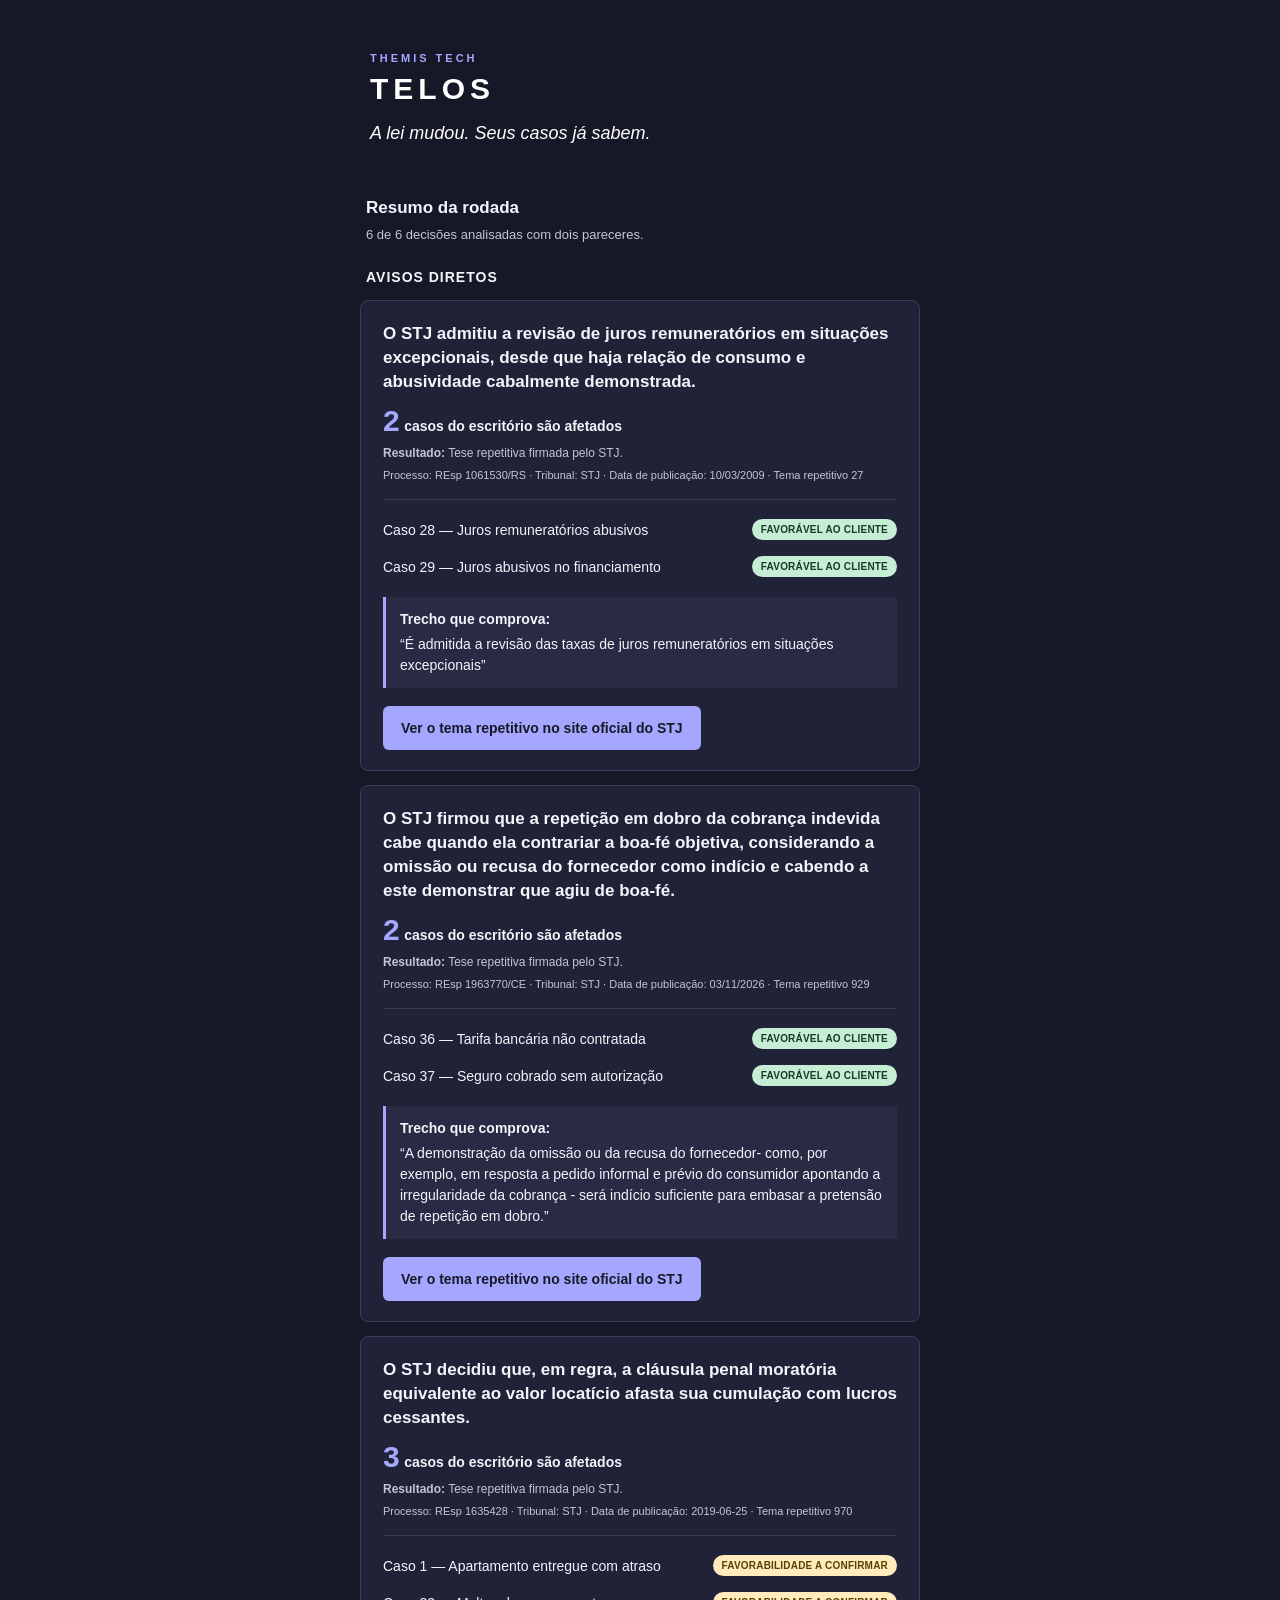
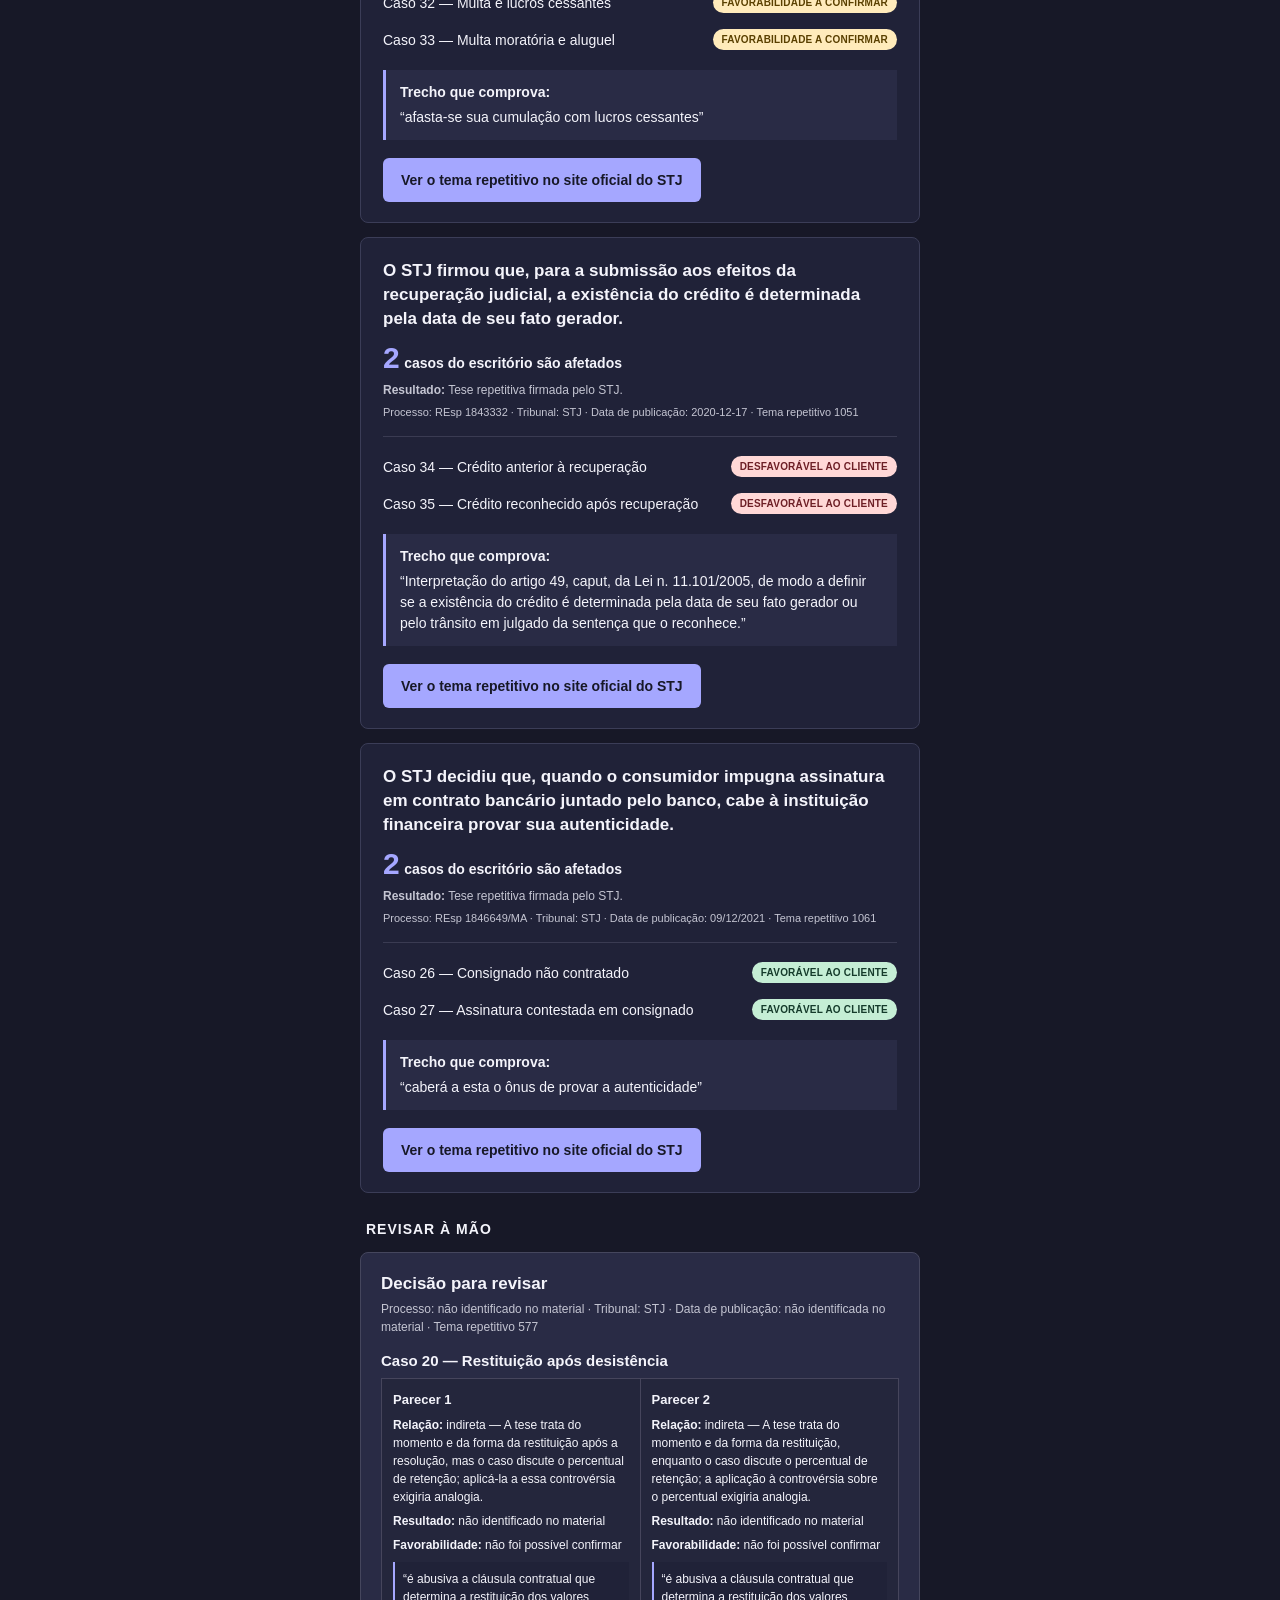
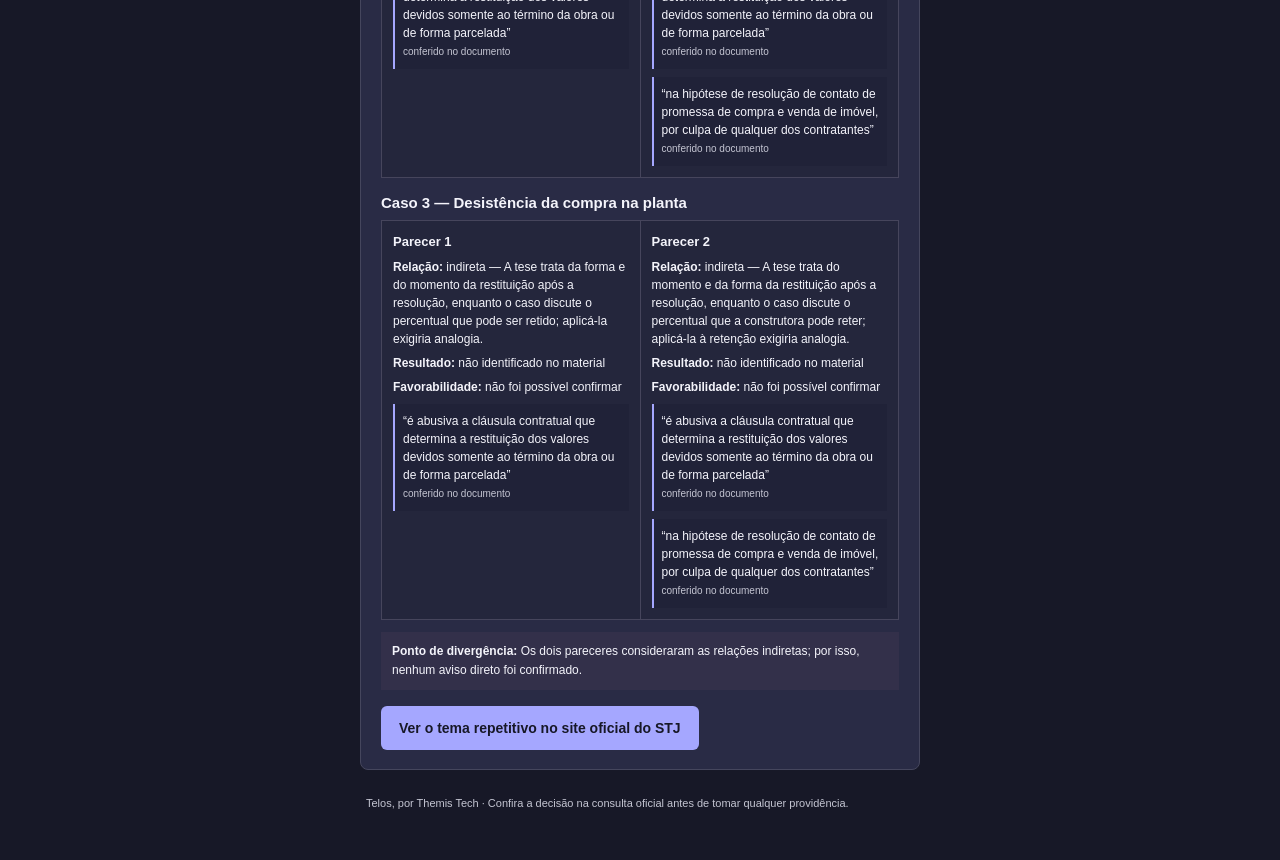
==== commit b8628124: "Atualiza visual escuro dos e-mails" ====
--- a/email_exemplo.html
+++ b/email_exemplo.html
@@ -1 +1 @@
-<!doctype html><html lang="pt-BR"><head><meta charset="utf-8"><meta name="viewport" content="width=device-width,initial-scale=1.0"><title>Resumo da rodada do Telos</title></head><body style="margin:0;padding:0;background-color:#f3f3f8;"><table role="presentation" width="100%" cellpadding="0" cellspacing="0" border="0" bgcolor="#f3f3f8" style="width:100%;background-color:#f3f3f8;"><tr><td align="center" style="padding:24px 12px;"><table role="presentation" width="600" cellpadding="0" cellspacing="0" border="0" style="width:100%;max-width:600px;border-collapse:collapse;"><tr><td bgcolor="#171827" style="padding:28px 30px 26px;background-color:#171827;border-radius:10px 10px 0 0;"><div style="font-family:Arial,Helvetica,sans-serif;font-size:11px;letter-spacing:3px;font-weight:bold;color:#a5a7ff;">THEMIS TECH</div><div style="padding-top:8px;font-family:Arial,Helvetica,sans-serif;font-size:30px;font-weight:bold;letter-spacing:5px;color:#ffffff;">TELOS</div><div style="padding-top:14px;font-family:Georgia,serif;font-size:18px;line-height:26px;font-style:italic;color:#ffffff;">A lei mudou. Seus casos já sabem.</div></td></tr><tr><td style="padding:24px 26px 8px;font-family:Arial,Helvetica,sans-serif;color:#24263a;"><div style="font-size:17px;font-weight:bold;line-height:24px;">Resumo da rodada</div><div style="padding-top:5px;font-size:13px;line-height:20px;color:#62647a;">6 de 6 decisões analisadas com dois pareceres.</div></td></tr><tr><td style="padding:16px 26px 8px;font-family:Arial,Helvetica,sans-serif;font-size:14px;font-weight:bold;letter-spacing:1px;color:#24263a;">AVISOS DIRETOS</td></tr><tr><td style="padding:7px 20px;"><table role="presentation" width="100%" cellpadding="0" cellspacing="0" border="0" bgcolor="#ffffff" style="width:100%;background-color:#ffffff;border:1px solid #e2e2ec;border-radius:8px;"><tr><td style="padding:21px 22px 20px;"><div style="font-family:Arial,Helvetica,sans-serif;font-size:17px;font-weight:bold;line-height:24px;color:#24263a;">O STJ admitiu a revisão de juros remuneratórios em situações excepcionais, desde que haja relação de consumo e abusividade cabalmente demonstrada.</div><div style="padding-top:10px;font-family:Arial,Helvetica,sans-serif;color:#24263a;"><span style="font-size:30px;font-weight:bold;line-height:34px;color:#171827;">2</span> <span style="font-size:14px;font-weight:bold;line-height:22px;">casos do escritório são afetados</span></div><div style="padding-top:6px;font-family:Arial,Helvetica,sans-serif;font-size:12px;line-height:18px;color:#62647a;"><strong>Resultado:</strong> Tese repetitiva firmada pelo STJ.</div><div style="padding-top:5px;font-family:Arial,Helvetica,sans-serif;font-size:11px;line-height:17px;color:#62647a;">Processo: REsp 1061530/RS · Tribunal: STJ · Data de publicação: 10/03/2009 · Tema repetitivo 27</div><div style="margin-top:15px;padding-top:11px;border-top:1px solid #e7e7ee;"><table role="presentation" width="100%" cellpadding="0" cellspacing="0" border="0" style="width:100%;border-collapse:collapse;"><tr><td valign="middle" style="padding:8px 6px 8px 0;font-family:Arial,Helvetica,sans-serif;font-size:14px;line-height:20px;color:#24263a;">Caso 28 — Juros remuneratórios abusivos</td><td align="right" valign="middle" style="padding:8px 0 8px 6px;text-align:right;"><span style="display:inline-block;padding:5px 9px;background-color:#e6f4ee;color:#176b50;border-radius:20px;font-family:Arial,Helvetica,sans-serif;font-size:10px;font-weight:bold;letter-spacing:.2px;white-space:nowrap;">FAVORÁVEL AO CLIENTE</span></td></tr><tr><td valign="middle" style="padding:8px 6px 8px 0;font-family:Arial,Helvetica,sans-serif;font-size:14px;line-height:20px;color:#24263a;">Caso 29 — Juros abusivos no financiamento</td><td align="right" valign="middle" style="padding:8px 0 8px 6px;text-align:right;"><span style="display:inline-block;padding:5px 9px;background-color:#e6f4ee;color:#176b50;border-radius:20px;font-family:Arial,Helvetica,sans-serif;font-size:10px;font-weight:bold;letter-spacing:.2px;white-space:nowrap;">FAVORÁVEL AO CLIENTE</span></td></tr></table></div><div style="margin-top:12px;padding:12px 14px;background-color:#f0f0ff;border-left:3px solid #a5a7ff;font-family:Georgia,serif;font-size:14px;line-height:21px;color:#24263a;"><strong>Trecho que comprova:</strong><div style="padding-top:4px;">“É admitida a revisão das taxas de juros remuneratórios em situações excepcionais”</div></div><div style="padding-top:18px;"><table role="presentation" cellpadding="0" cellspacing="0" border="0"><tr><td bgcolor="#a5a7ff" style="border-radius:6px;background-color:#a5a7ff;"><a href="https://processo.stj.jus.br/repetitivos/temas_repetitivos/pesquisa.jsp?cod_tema_inicial=27&amp;cod_tema_final=27&amp;novaConsulta=true&amp;tipo_pesquisa=T" style="display:inline-block;padding:12px 18px;font-family:Arial,Helvetica,sans-serif;font-size:14px;font-weight:bold;line-height:20px;color:#171827;text-decoration:none;border-radius:6px;">Ver o tema repetitivo no site oficial do STJ</a></td></tr></table></div></td></tr></table></td></tr><tr><td style="padding:7px 20px;"><table role="presentation" width="100%" cellpadding="0" cellspacing="0" border="0" bgcolor="#ffffff" style="width:100%;background-color:#ffffff;border:1px solid #e2e2ec;border-radius:8px;"><tr><td style="padding:21px 22px 20px;"><div style="font-family:Arial,Helvetica,sans-serif;font-size:17px;font-weight:bold;line-height:24px;color:#24263a;">O STJ firmou que a repetição em dobro da cobrança indevida cabe quando ela contrariar a boa-fé objetiva, considerando a omissão ou recusa do fornecedor como indício e cabendo a este demonstrar que agiu de boa-fé.</div><div style="padding-top:10px;font-family:Arial,Helvetica,sans-serif;color:#24263a;"><span style="font-size:30px;font-weight:bold;line-height:34px;color:#171827;">2</span> <span style="font-size:14px;font-weight:bold;line-height:22px;">casos do escritório são afetados</span></div><div style="padding-top:6px;font-family:Arial,Helvetica,sans-serif;font-size:12px;line-height:18px;color:#62647a;"><strong>Resultado:</strong> Tese repetitiva firmada pelo STJ.</div><div style="padding-top:5px;font-family:Arial,Helvetica,sans-serif;font-size:11px;line-height:17px;color:#62647a;">Processo: REsp 1963770/CE · Tribunal: STJ · Data de publicação: 03/11/2026 · Tema repetitivo 929</div><div style="margin-top:15px;padding-top:11px;border-top:1px solid #e7e7ee;"><table role="presentation" width="100%" cellpadding="0" cellspacing="0" border="0" style="width:100%;border-collapse:collapse;"><tr><td valign="middle" style="padding:8px 6px 8px 0;font-family:Arial,Helvetica,sans-serif;font-size:14px;line-height:20px;color:#24263a;">Caso 36 — Tarifa bancária não contratada</td><td align="right" valign="middle" style="padding:8px 0 8px 6px;text-align:right;"><span style="display:inline-block;padding:5px 9px;background-color:#e6f4ee;color:#176b50;border-radius:20px;font-family:Arial,Helvetica,sans-serif;font-size:10px;font-weight:bold;letter-spacing:.2px;white-space:nowrap;">FAVORÁVEL AO CLIENTE</span></td></tr><tr><td valign="middle" style="padding:8px 6px 8px 0;font-family:Arial,Helvetica,sans-serif;font-size:14px;line-height:20px;color:#24263a;">Caso 37 — Seguro cobrado sem autorização</td><td align="right" valign="middle" style="padding:8px 0 8px 6px;text-align:right;"><span style="display:inline-block;padding:5px 9px;background-color:#e6f4ee;color:#176b50;border-radius:20px;font-family:Arial,Helvetica,sans-serif;font-size:10px;font-weight:bold;letter-spacing:.2px;white-space:nowrap;">FAVORÁVEL AO CLIENTE</span></td></tr></table></div><div style="margin-top:12px;padding:12px 14px;background-color:#f0f0ff;border-left:3px solid #a5a7ff;font-family:Georgia,serif;font-size:14px;line-height:21px;color:#24263a;"><strong>Trecho que comprova:</strong><div style="padding-top:4px;">“A demonstração da omissão ou da recusa do fornecedor- como, por exemplo, em resposta a pedido informal e prévio do consumidor apontando a irregularidade da cobrança - será indício suficiente para embasar a pretensão de repetição em dobro.”</div></div><div style="padding-top:18px;"><table role="presentation" cellpadding="0" cellspacing="0" border="0"><tr><td bgcolor="#a5a7ff" style="border-radius:6px;background-color:#a5a7ff;"><a href="https://processo.stj.jus.br/repetitivos/temas_repetitivos/pesquisa.jsp?cod_tema_inicial=929&amp;cod_tema_final=929&amp;novaConsulta=true&amp;tipo_pesquisa=T" style="display:inline-block;padding:12px 18px;font-family:Arial,Helvetica,sans-serif;font-size:14px;font-weight:bold;line-height:20px;color:#171827;text-decoration:none;border-radius:6px;">Ver o tema repetitivo no site oficial do STJ</a></td></tr></table></div></td></tr></table></td></tr><tr><td style="padding:7px 20px;"><table role="presentation" width="100%" cellpadding="0" cellspacing="0" border="0" bgcolor="#ffffff" style="width:100%;background-color:#ffffff;border:1px solid #e2e2ec;border-radius:8px;"><tr><td style="padding:21px 22px 20px;"><div style="font-family:Arial,Helvetica,sans-serif;font-size:17px;font-weight:bold;line-height:24px;color:#24263a;">O STJ decidiu que, em regra, a cláusula penal moratória equivalente ao valor locatício afasta sua cumulação com lucros cessantes.</div><div style="padding-top:10px;font-family:Arial,Helvetica,sans-serif;color:#24263a;"><span style="font-size:30px;font-weight:bold;line-height:34px;color:#171827;">3</span> <span style="font-size:14px;font-weight:bold;line-height:22px;">casos do escritório são afetados</span></div><div style="padding-top:6px;font-family:Arial,Helvetica,sans-serif;font-size:12px;line-height:18px;color:#62647a;"><strong>Resultado:</strong> Tese repetitiva firmada pelo STJ.</div><div style="padding-top:5px;font-family:Arial,Helvetica,sans-serif;font-size:11px;line-height:17px;color:#62647a;">Processo: REsp 1635428 · Tribunal: STJ · Data de publicação: 2019-06-25 · Tema repetitivo 970</div><div style="margin-top:15px;padding-top:11px;border-top:1px solid #e7e7ee;"><table role="presentation" width="100%" cellpadding="0" cellspacing="0" border="0" style="width:100%;border-collapse:collapse;"><tr><td valign="middle" style="padding:8px 6px 8px 0;font-family:Arial,Helvetica,sans-serif;font-size:14px;line-height:20px;color:#24263a;">Caso 1 — Apartamento entregue com atraso</td><td align="right" valign="middle" style="padding:8px 0 8px 6px;text-align:right;"><span style="display:inline-block;padding:5px 9px;background-color:#fff5dc;color:#805a00;border-radius:20px;font-family:Arial,Helvetica,sans-serif;font-size:10px;font-weight:bold;letter-spacing:.2px;white-space:nowrap;">FAVORABILIDADE A CONFIRMAR</span></td></tr><tr><td valign="middle" style="padding:8px 6px 8px 0;font-family:Arial,Helvetica,sans-serif;font-size:14px;line-height:20px;color:#24263a;">Caso 32 — Multa e lucros cessantes</td><td align="right" valign="middle" style="padding:8px 0 8px 6px;text-align:right;"><span style="display:inline-block;padding:5px 9px;background-color:#fff5dc;color:#805a00;border-radius:20px;font-family:Arial,Helvetica,sans-serif;font-size:10px;font-weight:bold;letter-spacing:.2px;white-space:nowrap;">FAVORABILIDADE A CONFIRMAR</span></td></tr><tr><td valign="middle" style="padding:8px 6px 8px 0;font-family:Arial,Helvetica,sans-serif;font-size:14px;line-height:20px;color:#24263a;">Caso 33 — Multa moratória e aluguel</td><td align="right" valign="middle" style="padding:8px 0 8px 6px;text-align:right;"><span style="display:inline-block;padding:5px 9px;background-color:#fff5dc;color:#805a00;border-radius:20px;font-family:Arial,Helvetica,sans-serif;font-size:10px;font-weight:bold;letter-spacing:.2px;white-space:nowrap;">FAVORABILIDADE A CONFIRMAR</span></td></tr></table></div><div style="margin-top:12px;padding:12px 14px;background-color:#f0f0ff;border-left:3px solid #a5a7ff;font-family:Georgia,serif;font-size:14px;line-height:21px;color:#24263a;"><strong>Trecho que comprova:</strong><div style="padding-top:4px;">“afasta-se sua cumulação com lucros cessantes”</div></div><div style="padding-top:18px;"><table role="presentation" cellpadding="0" cellspacing="0" border="0"><tr><td bgcolor="#a5a7ff" style="border-radius:6px;background-color:#a5a7ff;"><a href="https://processo.stj.jus.br/repetitivos/temas_repetitivos/pesquisa.jsp?cod_tema_inicial=970&amp;cod_tema_final=970&amp;novaConsulta=true&amp;tipo_pesquisa=T" style="display:inline-block;padding:12px 18px;font-family:Arial,Helvetica,sans-serif;font-size:14px;font-weight:bold;line-height:20px;color:#171827;text-decoration:none;border-radius:6px;">Ver o tema repetitivo no site oficial do STJ</a></td></tr></table></div></td></tr></table></td></tr><tr><td style="padding:7px 20px;"><table role="presentation" width="100%" cellpadding="0" cellspacing="0" border="0" bgcolor="#ffffff" style="width:100%;background-color:#ffffff;border:1px solid #e2e2ec;border-radius:8px;"><tr><td style="padding:21px 22px 20px;"><div style="font-family:Arial,Helvetica,sans-serif;font-size:17px;font-weight:bold;line-height:24px;color:#24263a;">O STJ firmou que, para a submissão aos efeitos da recuperação judicial, a existência do crédito é determinada pela data de seu fato gerador.</div><div style="padding-top:10px;font-family:Arial,Helvetica,sans-serif;color:#24263a;"><span style="font-size:30px;font-weight:bold;line-height:34px;color:#171827;">2</span> <span style="font-size:14px;font-weight:bold;line-height:22px;">casos do escritório são afetados</span></div><div style="padding-top:6px;font-family:Arial,Helvetica,sans-serif;font-size:12px;line-height:18px;color:#62647a;"><strong>Resultado:</strong> Tese repetitiva firmada pelo STJ.</div><div style="padding-top:5px;font-family:Arial,Helvetica,sans-serif;font-size:11px;line-height:17px;color:#62647a;">Processo: REsp 1843332 · Tribunal: STJ · Data de publicação: 2020-12-17 · Tema repetitivo 1051</div><div style="margin-top:15px;padding-top:11px;border-top:1px solid #e7e7ee;"><table role="presentation" width="100%" cellpadding="0" cellspacing="0" border="0" style="width:100%;border-collapse:collapse;"><tr><td valign="middle" style="padding:8px 6px 8px 0;font-family:Arial,Helvetica,sans-serif;font-size:14px;line-height:20px;color:#24263a;">Caso 34 — Crédito anterior à recuperação</td><td align="right" valign="middle" style="padding:8px 0 8px 6px;text-align:right;"><span style="display:inline-block;padding:5px 9px;background-color:#fff0ef;color:#9b3434;border-radius:20px;font-family:Arial,Helvetica,sans-serif;font-size:10px;font-weight:bold;letter-spacing:.2px;white-space:nowrap;">DESFAVORÁVEL AO CLIENTE</span></td></tr><tr><td valign="middle" style="padding:8px 6px 8px 0;font-family:Arial,Helvetica,sans-serif;font-size:14px;line-height:20px;color:#24263a;">Caso 35 — Crédito reconhecido após recuperação</td><td align="right" valign="middle" style="padding:8px 0 8px 6px;text-align:right;"><span style="display:inline-block;padding:5px 9px;background-color:#fff0ef;color:#9b3434;border-radius:20px;font-family:Arial,Helvetica,sans-serif;font-size:10px;font-weight:bold;letter-spacing:.2px;white-space:nowrap;">DESFAVORÁVEL AO CLIENTE</span></td></tr></table></div><div style="margin-top:12px;padding:12px 14px;background-color:#f0f0ff;border-left:3px solid #a5a7ff;font-family:Georgia,serif;font-size:14px;line-height:21px;color:#24263a;"><strong>Trecho que comprova:</strong><div style="padding-top:4px;">“Interpretação do artigo 49, caput, da Lei n. 11.101/2005, de modo a definir se a existência do crédito é determinada pela data de seu fato gerador ou pelo trânsito em julgado da sentença que o reconhece.”</div></div><div style="padding-top:18px;"><table role="presentation" cellpadding="0" cellspacing="0" border="0"><tr><td bgcolor="#a5a7ff" style="border-radius:6px;background-color:#a5a7ff;"><a href="https://processo.stj.jus.br/repetitivos/temas_repetitivos/pesquisa.jsp?cod_tema_inicial=1051&amp;cod_tema_final=1051&amp;novaConsulta=true&amp;tipo_pesquisa=T" style="display:inline-block;padding:12px 18px;font-family:Arial,Helvetica,sans-serif;font-size:14px;font-weight:bold;line-height:20px;color:#171827;text-decoration:none;border-radius:6px;">Ver o tema repetitivo no site oficial do STJ</a></td></tr></table></div></td></tr></table></td></tr><tr><td style="padding:7px 20px;"><table role="presentation" width="100%" cellpadding="0" cellspacing="0" border="0" bgcolor="#ffffff" style="width:100%;background-color:#ffffff;border:1px solid #e2e2ec;border-radius:8px;"><tr><td style="padding:21px 22px 20px;"><div style="font-family:Arial,Helvetica,sans-serif;font-size:17px;font-weight:bold;line-height:24px;color:#24263a;">O STJ decidiu que, quando o consumidor impugna assinatura em contrato bancário juntado pelo banco, cabe à instituição financeira provar sua autenticidade.</div><div style="padding-top:10px;font-family:Arial,Helvetica,sans-serif;color:#24263a;"><span style="font-size:30px;font-weight:bold;line-height:34px;color:#171827;">2</span> <span style="font-size:14px;font-weight:bold;line-height:22px;">casos do escritório são afetados</span></div><div style="padding-top:6px;font-family:Arial,Helvetica,sans-serif;font-size:12px;line-height:18px;color:#62647a;"><strong>Resultado:</strong> Tese repetitiva firmada pelo STJ.</div><div style="padding-top:5px;font-family:Arial,Helvetica,sans-serif;font-size:11px;line-height:17px;color:#62647a;">Processo: REsp 1846649/MA · Tribunal: STJ · Data de publicação: 09/12/2021 · Tema repetitivo 1061</div><div style="margin-top:15px;padding-top:11px;border-top:1px solid #e7e7ee;"><table role="presentation" width="100%" cellpadding="0" cellspacing="0" border="0" style="width:100%;border-collapse:collapse;"><tr><td valign="middle" style="padding:8px 6px 8px 0;font-family:Arial,Helvetica,sans-serif;font-size:14px;line-height:20px;color:#24263a;">Caso 26 — Consignado não contratado</td><td align="right" valign="middle" style="padding:8px 0 8px 6px;text-align:right;"><span style="display:inline-block;padding:5px 9px;background-color:#e6f4ee;color:#176b50;border-radius:20px;font-family:Arial,Helvetica,sans-serif;font-size:10px;font-weight:bold;letter-spacing:.2px;white-space:nowrap;">FAVORÁVEL AO CLIENTE</span></td></tr><tr><td valign="middle" style="padding:8px 6px 8px 0;font-family:Arial,Helvetica,sans-serif;font-size:14px;line-height:20px;color:#24263a;">Caso 27 — Assinatura contestada em consignado</td><td align="right" valign="middle" style="padding:8px 0 8px 6px;text-align:right;"><span style="display:inline-block;padding:5px 9px;background-color:#e6f4ee;color:#176b50;border-radius:20px;font-family:Arial,Helvetica,sans-serif;font-size:10px;font-weight:bold;letter-spacing:.2px;white-space:nowrap;">FAVORÁVEL AO CLIENTE</span></td></tr></table></div><div style="margin-top:12px;padding:12px 14px;background-color:#f0f0ff;border-left:3px solid #a5a7ff;font-family:Georgia,serif;font-size:14px;line-height:21px;color:#24263a;"><strong>Trecho que comprova:</strong><div style="padding-top:4px;">“caberá a esta o ônus de provar a autenticidade”</div></div><div style="padding-top:18px;"><table role="presentation" cellpadding="0" cellspacing="0" border="0"><tr><td bgcolor="#a5a7ff" style="border-radius:6px;background-color:#a5a7ff;"><a href="https://processo.stj.jus.br/repetitivos/temas_repetitivos/pesquisa.jsp?cod_tema_inicial=1061&amp;cod_tema_final=1061&amp;novaConsulta=true&amp;tipo_pesquisa=T" style="display:inline-block;padding:12px 18px;font-family:Arial,Helvetica,sans-serif;font-size:14px;font-weight:bold;line-height:20px;color:#171827;text-decoration:none;border-radius:6px;">Ver o tema repetitivo no site oficial do STJ</a></td></tr></table></div></td></tr></table></td></tr><tr><td style="padding:21px 26px 8px;font-family:Arial,Helvetica,sans-serif;font-size:14px;font-weight:bold;letter-spacing:1px;color:#24263a;">REVISAR À MÃO</td></tr><tr><td style="padding:7px 20px;"><table role="presentation" width="100%" cellpadding="0" cellspacing="0" border="0" bgcolor="#f0f0ff" style="width:100%;background-color:#f0f0ff;border:1px solid #d8d8ef;border-radius:8px;"><tr><td style="padding:19px 20px;"><div style="font-family:Arial,Helvetica,sans-serif;font-size:17px;font-weight:bold;line-height:23px;color:#24263a;">Decisão para revisar</div><div style="padding-top:5px;font-family:Arial,Helvetica,sans-serif;font-size:12px;line-height:18px;color:#62647a;">Processo: não identificado no material · Tribunal: STJ · Data de publicação: não identificada no material · Tema repetitivo 577</div><div style="padding-top:14px;font-family:Arial,Helvetica,sans-serif;font-size:15px;font-weight:bold;line-height:21px;color:#24263a;">Caso 20 — Restituição após desistência</div><table role="presentation" width="100%" cellpadding="0" cellspacing="0" border="0" style="width:100%;margin-top:7px;border-collapse:collapse;"><tr><td width="50%" valign="top" style="width:50%;padding:11px;background-color:#f8f8ff;border:1px solid #dedeee;"><div style="font-family:Arial,Helvetica,sans-serif;font-size:13px;font-weight:bold;line-height:19px;color:#24263a;">Parecer 1</div><div style="padding-top:7px;font-family:Arial,Helvetica,sans-serif;font-size:12px;line-height:18px;color:#24263a;"><strong>Relação:</strong> indireta — A tese trata do momento e da forma da restituição após a resolução, mas o caso discute o percentual de retenção; aplicá-la a essa controvérsia exigiria analogia.</div><div style="padding-top:6px;font-family:Arial,Helvetica,sans-serif;font-size:12px;line-height:18px;color:#24263a;"><strong>Resultado:</strong> não identificado no material</div><div style="padding-top:6px;font-family:Arial,Helvetica,sans-serif;font-size:12px;line-height:18px;color:#24263a;"><strong>Favorabilidade:</strong> não foi possível confirmar</div><div style="margin-top:8px;padding:8px;background-color:#ffffff;border-left:2px solid #a5a7ff;font-family:Georgia,serif;font-size:12px;line-height:18px;color:#24263a;">“é abusiva a cláusula contratual que determina a restituição dos valores devidos somente ao término da obra ou de forma parcelada”<br><span style="font-family:Arial,Helvetica,sans-serif;font-size:10px;color:#62647a;">conferido no documento</span></div></td><td width="50%" valign="top" style="width:50%;padding:11px;background-color:#f8f8ff;border:1px solid #dedeee;"><div style="font-family:Arial,Helvetica,sans-serif;font-size:13px;font-weight:bold;line-height:19px;color:#24263a;">Parecer 2</div><div style="padding-top:7px;font-family:Arial,Helvetica,sans-serif;font-size:12px;line-height:18px;color:#24263a;"><strong>Relação:</strong> indireta — A tese trata do momento e da forma da restituição, enquanto o caso discute o percentual de retenção; a aplicação à controvérsia sobre o percentual exigiria analogia.</div><div style="padding-top:6px;font-family:Arial,Helvetica,sans-serif;font-size:12px;line-height:18px;color:#24263a;"><strong>Resultado:</strong> não identificado no material</div><div style="padding-top:6px;font-family:Arial,Helvetica,sans-serif;font-size:12px;line-height:18px;color:#24263a;"><strong>Favorabilidade:</strong> não foi possível confirmar</div><div style="margin-top:8px;padding:8px;background-color:#ffffff;border-left:2px solid #a5a7ff;font-family:Georgia,serif;font-size:12px;line-height:18px;color:#24263a;">“é abusiva a cláusula contratual que determina a restituição dos valores devidos somente ao término da obra ou de forma parcelada”<br><span style="font-family:Arial,Helvetica,sans-serif;font-size:10px;color:#62647a;">conferido no documento</span></div><div style="margin-top:8px;padding:8px;background-color:#ffffff;border-left:2px solid #a5a7ff;font-family:Georgia,serif;font-size:12px;line-height:18px;color:#24263a;">“na hipótese de resolução de contato de promessa de compra e venda de imóvel, por culpa de qualquer dos contratantes”<br><span style="font-family:Arial,Helvetica,sans-serif;font-size:10px;color:#62647a;">conferido no documento</span></div></td></tr></table><div style="padding-top:14px;font-family:Arial,Helvetica,sans-serif;font-size:15px;font-weight:bold;line-height:21px;color:#24263a;">Caso 3 — Desistência da compra na planta</div><table role="presentation" width="100%" cellpadding="0" cellspacing="0" border="0" style="width:100%;margin-top:7px;border-collapse:collapse;"><tr><td width="50%" valign="top" style="width:50%;padding:11px;background-color:#f8f8ff;border:1px solid #dedeee;"><div style="font-family:Arial,Helvetica,sans-serif;font-size:13px;font-weight:bold;line-height:19px;color:#24263a;">Parecer 1</div><div style="padding-top:7px;font-family:Arial,Helvetica,sans-serif;font-size:12px;line-height:18px;color:#24263a;"><strong>Relação:</strong> indireta — A tese trata da forma e do momento da restituição após a resolução, enquanto o caso discute o percentual que pode ser retido; aplicá-la exigiria analogia.</div><div style="padding-top:6px;font-family:Arial,Helvetica,sans-serif;font-size:12px;line-height:18px;color:#24263a;"><strong>Resultado:</strong> não identificado no material</div><div style="padding-top:6px;font-family:Arial,Helvetica,sans-serif;font-size:12px;line-height:18px;color:#24263a;"><strong>Favorabilidade:</strong> não foi possível confirmar</div><div style="margin-top:8px;padding:8px;background-color:#ffffff;border-left:2px solid #a5a7ff;font-family:Georgia,serif;font-size:12px;line-height:18px;color:#24263a;">“é abusiva a cláusula contratual que determina a restituição dos valores devidos somente ao término da obra ou de forma parcelada”<br><span style="font-family:Arial,Helvetica,sans-serif;font-size:10px;color:#62647a;">conferido no documento</span></div></td><td width="50%" valign="top" style="width:50%;padding:11px;background-color:#f8f8ff;border:1px solid #dedeee;"><div style="font-family:Arial,Helvetica,sans-serif;font-size:13px;font-weight:bold;line-height:19px;color:#24263a;">Parecer 2</div><div style="padding-top:7px;font-family:Arial,Helvetica,sans-serif;font-size:12px;line-height:18px;color:#24263a;"><strong>Relação:</strong> indireta — A tese trata do momento e da forma da restituição após a resolução, enquanto o caso discute o percentual que a construtora pode reter; aplicá-la à retenção exigiria analogia.</div><div style="padding-top:6px;font-family:Arial,Helvetica,sans-serif;font-size:12px;line-height:18px;color:#24263a;"><strong>Resultado:</strong> não identificado no material</div><div style="padding-top:6px;font-family:Arial,Helvetica,sans-serif;font-size:12px;line-height:18px;color:#24263a;"><strong>Favorabilidade:</strong> não foi possível confirmar</div><div style="margin-top:8px;padding:8px;background-color:#ffffff;border-left:2px solid #a5a7ff;font-family:Georgia,serif;font-size:12px;line-height:18px;color:#24263a;">“é abusiva a cláusula contratual que determina a restituição dos valores devidos somente ao término da obra ou de forma parcelada”<br><span style="font-family:Arial,Helvetica,sans-serif;font-size:10px;color:#62647a;">conferido no documento</span></div><div style="margin-top:8px;padding:8px;background-color:#ffffff;border-left:2px solid #a5a7ff;font-family:Georgia,serif;font-size:12px;line-height:18px;color:#24263a;">“na hipótese de resolução de contato de promessa de compra e venda de imóvel, por culpa de qualquer dos contratantes”<br><span style="font-family:Arial,Helvetica,sans-serif;font-size:10px;color:#62647a;">conferido no documento</span></div></td></tr></table><div style="margin-top:12px;padding:10px 11px;background-color:#e5e5ff;font-family:Arial,Helvetica,sans-serif;font-size:12px;line-height:19px;color:#24263a;"><strong>Ponto de divergência:</strong> Os dois pareceres consideraram as relações indiretas; por isso, nenhum aviso direto foi confirmado.</div><div style="padding-top:16px;"><table role="presentation" cellpadding="0" cellspacing="0" border="0"><tr><td bgcolor="#a5a7ff" style="border-radius:6px;background-color:#a5a7ff;"><a href="https://processo.stj.jus.br/repetitivos/temas_repetitivos/pesquisa.jsp?cod_tema_inicial=577&amp;cod_tema_final=577&amp;novaConsulta=true&amp;tipo_pesquisa=T" style="display:inline-block;padding:12px 18px;font-family:Arial,Helvetica,sans-serif;font-size:14px;font-weight:bold;line-height:20px;color:#171827;text-decoration:none;border-radius:6px;">Ver o tema repetitivo no site oficial do STJ</a></td></tr></table></div></td></tr></table></td></tr><tr><td style="padding:18px 26px 24px;font-family:Arial,Helvetica,sans-serif;font-size:11px;line-height:17px;color:#62647a;">Telos, por Themis Tech · Confira a decisão na consulta oficial antes de tomar qualquer providência.</td></tr></table></td></tr></table></body></html>+<!doctype html><html lang="pt-BR"><head><meta charset="utf-8"><meta name="viewport" content="width=device-width,initial-scale=1.0"><meta name="color-scheme" content="dark"><meta name="supported-color-schemes" content="dark"><title>Resumo da rodada do Telos</title></head><body style="margin:0;padding:0;background-color:#171827;color:#f4f4fb;"><table role="presentation" width="100%" cellpadding="0" cellspacing="0" border="0" bgcolor="#171827" style="width:100%;background-color:#171827;color:#f4f4fb;"><tr><td align="center" style="padding:24px 12px;"><table role="presentation" width="600" cellpadding="0" cellspacing="0" border="0" bgcolor="#171827" style="width:100%;max-width:600px;border-collapse:collapse;background-color:#171827;color:#f4f4fb;"><tr><td bgcolor="#171827" style="padding:28px 30px 26px;background-color:#171827;border-radius:10px 10px 0 0;"><div style="font-family:Montserrat,Arial,Helvetica,sans-serif;font-size:11px;letter-spacing:3px;font-weight:bold;color:#a5a7ff;">THEMIS TECH</div><div style="padding-top:8px;font-family:Montserrat,Arial,Helvetica,sans-serif;font-size:30px;font-weight:bold;letter-spacing:5px;color:#ffffff;">TELOS</div><div style="padding-top:14px;font-family:Montserrat,Arial,Helvetica,sans-serif;font-size:18px;line-height:26px;font-style:italic;color:#ffffff;">A lei mudou. Seus casos já sabem.</div></td></tr><tr><td bgcolor="#171827" style="padding:24px 26px 8px;background-color:#171827;font-family:Montserrat,Arial,Helvetica,sans-serif;color:#f4f4fb;"><div style="font-size:17px;font-weight:bold;line-height:24px;">Resumo da rodada</div><div style="padding-top:5px;font-size:13px;line-height:20px;color:#c4c5d2;">6 de 6 decisões analisadas com dois pareceres.</div></td></tr><tr><td bgcolor="#171827" style="padding:16px 26px 8px;background-color:#171827;font-family:Montserrat,Arial,Helvetica,sans-serif;font-size:14px;font-weight:bold;letter-spacing:1px;color:#f4f4fb;">AVISOS DIRETOS</td></tr><tr><td style="padding:7px 20px;"><table role="presentation" width="100%" cellpadding="0" cellspacing="0" border="0" bgcolor="#202238" style="width:100%;background-color:#202238;border:1px solid #3b3d57;border-radius:8px;"><tr><td style="padding:21px 22px 20px;"><div style="font-family:Montserrat,Arial,Helvetica,sans-serif;font-size:17px;font-weight:bold;line-height:24px;color:#f4f4fb;">O STJ admitiu a revisão de juros remuneratórios em situações excepcionais, desde que haja relação de consumo e abusividade cabalmente demonstrada.</div><div style="padding-top:10px;font-family:Montserrat,Arial,Helvetica,sans-serif;color:#f4f4fb;"><span style="font-size:30px;font-weight:bold;line-height:34px;color:#a5a7ff;">2</span> <span style="font-size:14px;font-weight:bold;line-height:22px;">casos do escritório são afetados</span></div><div style="padding-top:6px;font-family:Montserrat,Arial,Helvetica,sans-serif;font-size:12px;line-height:18px;color:#c4c5d2;"><strong>Resultado:</strong> Tese repetitiva firmada pelo STJ.</div><div style="padding-top:5px;font-family:Montserrat,Arial,Helvetica,sans-serif;font-size:11px;line-height:17px;color:#c4c5d2;">Processo: REsp 1061530/RS · Tribunal: STJ · Data de publicação: 10/03/2009 · Tema repetitivo 27</div><div style="margin-top:15px;padding-top:11px;border-top:1px solid #3a3b52;"><table role="presentation" width="100%" cellpadding="0" cellspacing="0" border="0" style="width:100%;border-collapse:collapse;"><tr><td valign="middle" style="padding:8px 6px 8px 0;font-family:Montserrat,Arial,Helvetica,sans-serif;font-size:14px;line-height:20px;color:#f4f4fb;">Caso 28 — Juros remuneratórios abusivos</td><td align="right" valign="middle" style="padding:8px 0 8px 6px;text-align:right;"><span style="display:inline-block;padding:5px 9px;background-color:#c5eed5;color:#153b2b;border-radius:20px;font-family:Montserrat,Arial,Helvetica,sans-serif;font-size:10px;font-weight:bold;letter-spacing:.2px;white-space:nowrap;">FAVORÁVEL AO CLIENTE</span></td></tr><tr><td valign="middle" style="padding:8px 6px 8px 0;font-family:Montserrat,Arial,Helvetica,sans-serif;font-size:14px;line-height:20px;color:#f4f4fb;">Caso 29 — Juros abusivos no financiamento</td><td align="right" valign="middle" style="padding:8px 0 8px 6px;text-align:right;"><span style="display:inline-block;padding:5px 9px;background-color:#c5eed5;color:#153b2b;border-radius:20px;font-family:Montserrat,Arial,Helvetica,sans-serif;font-size:10px;font-weight:bold;letter-spacing:.2px;white-space:nowrap;">FAVORÁVEL AO CLIENTE</span></td></tr></table></div><div style="margin-top:12px;padding:12px 14px;background-color:#292b45;border-left:3px solid #a5a7ff;font-family:Montserrat,Arial,Helvetica,sans-serif;font-size:14px;line-height:21px;color:#f4f4fb;"><strong>Trecho que comprova:</strong><div style="padding-top:4px;">“É admitida a revisão das taxas de juros remuneratórios em situações excepcionais”</div></div><div style="padding-top:18px;"><table role="presentation" cellpadding="0" cellspacing="0" border="0"><tr><td bgcolor="#a5a7ff" style="border-radius:6px;background-color:#a5a7ff;"><a href="https://processo.stj.jus.br/repetitivos/temas_repetitivos/pesquisa.jsp?cod_tema_inicial=27&amp;cod_tema_final=27&amp;novaConsulta=true&amp;tipo_pesquisa=T" style="display:inline-block;padding:12px 18px;font-family:Montserrat,Arial,Helvetica,sans-serif;font-size:14px;font-weight:bold;line-height:20px;color:#171827;text-decoration:none;border-radius:6px;">Ver o tema repetitivo no site oficial do STJ</a></td></tr></table></div></td></tr></table></td></tr><tr><td style="padding:7px 20px;"><table role="presentation" width="100%" cellpadding="0" cellspacing="0" border="0" bgcolor="#202238" style="width:100%;background-color:#202238;border:1px solid #3b3d57;border-radius:8px;"><tr><td style="padding:21px 22px 20px;"><div style="font-family:Montserrat,Arial,Helvetica,sans-serif;font-size:17px;font-weight:bold;line-height:24px;color:#f4f4fb;">O STJ firmou que a repetição em dobro da cobrança indevida cabe quando ela contrariar a boa-fé objetiva, considerando a omissão ou recusa do fornecedor como indício e cabendo a este demonstrar que agiu de boa-fé.</div><div style="padding-top:10px;font-family:Montserrat,Arial,Helvetica,sans-serif;color:#f4f4fb;"><span style="font-size:30px;font-weight:bold;line-height:34px;color:#a5a7ff;">2</span> <span style="font-size:14px;font-weight:bold;line-height:22px;">casos do escritório são afetados</span></div><div style="padding-top:6px;font-family:Montserrat,Arial,Helvetica,sans-serif;font-size:12px;line-height:18px;color:#c4c5d2;"><strong>Resultado:</strong> Tese repetitiva firmada pelo STJ.</div><div style="padding-top:5px;font-family:Montserrat,Arial,Helvetica,sans-serif;font-size:11px;line-height:17px;color:#c4c5d2;">Processo: REsp 1963770/CE · Tribunal: STJ · Data de publicação: 03/11/2026 · Tema repetitivo 929</div><div style="margin-top:15px;padding-top:11px;border-top:1px solid #3a3b52;"><table role="presentation" width="100%" cellpadding="0" cellspacing="0" border="0" style="width:100%;border-collapse:collapse;"><tr><td valign="middle" style="padding:8px 6px 8px 0;font-family:Montserrat,Arial,Helvetica,sans-serif;font-size:14px;line-height:20px;color:#f4f4fb;">Caso 36 — Tarifa bancária não contratada</td><td align="right" valign="middle" style="padding:8px 0 8px 6px;text-align:right;"><span style="display:inline-block;padding:5px 9px;background-color:#c5eed5;color:#153b2b;border-radius:20px;font-family:Montserrat,Arial,Helvetica,sans-serif;font-size:10px;font-weight:bold;letter-spacing:.2px;white-space:nowrap;">FAVORÁVEL AO CLIENTE</span></td></tr><tr><td valign="middle" style="padding:8px 6px 8px 0;font-family:Montserrat,Arial,Helvetica,sans-serif;font-size:14px;line-height:20px;color:#f4f4fb;">Caso 37 — Seguro cobrado sem autorização</td><td align="right" valign="middle" style="padding:8px 0 8px 6px;text-align:right;"><span style="display:inline-block;padding:5px 9px;background-color:#c5eed5;color:#153b2b;border-radius:20px;font-family:Montserrat,Arial,Helvetica,sans-serif;font-size:10px;font-weight:bold;letter-spacing:.2px;white-space:nowrap;">FAVORÁVEL AO CLIENTE</span></td></tr></table></div><div style="margin-top:12px;padding:12px 14px;background-color:#292b45;border-left:3px solid #a5a7ff;font-family:Montserrat,Arial,Helvetica,sans-serif;font-size:14px;line-height:21px;color:#f4f4fb;"><strong>Trecho que comprova:</strong><div style="padding-top:4px;">“A demonstração da omissão ou da recusa do fornecedor- como, por exemplo, em resposta a pedido informal e prévio do consumidor apontando a irregularidade da cobrança - será indício suficiente para embasar a pretensão de repetição em dobro.”</div></div><div style="padding-top:18px;"><table role="presentation" cellpadding="0" cellspacing="0" border="0"><tr><td bgcolor="#a5a7ff" style="border-radius:6px;background-color:#a5a7ff;"><a href="https://processo.stj.jus.br/repetitivos/temas_repetitivos/pesquisa.jsp?cod_tema_inicial=929&amp;cod_tema_final=929&amp;novaConsulta=true&amp;tipo_pesquisa=T" style="display:inline-block;padding:12px 18px;font-family:Montserrat,Arial,Helvetica,sans-serif;font-size:14px;font-weight:bold;line-height:20px;color:#171827;text-decoration:none;border-radius:6px;">Ver o tema repetitivo no site oficial do STJ</a></td></tr></table></div></td></tr></table></td></tr><tr><td style="padding:7px 20px;"><table role="presentation" width="100%" cellpadding="0" cellspacing="0" border="0" bgcolor="#202238" style="width:100%;background-color:#202238;border:1px solid #3b3d57;border-radius:8px;"><tr><td style="padding:21px 22px 20px;"><div style="font-family:Montserrat,Arial,Helvetica,sans-serif;font-size:17px;font-weight:bold;line-height:24px;color:#f4f4fb;">O STJ decidiu que, em regra, a cláusula penal moratória equivalente ao valor locatício afasta sua cumulação com lucros cessantes.</div><div style="padding-top:10px;font-family:Montserrat,Arial,Helvetica,sans-serif;color:#f4f4fb;"><span style="font-size:30px;font-weight:bold;line-height:34px;color:#a5a7ff;">3</span> <span style="font-size:14px;font-weight:bold;line-height:22px;">casos do escritório são afetados</span></div><div style="padding-top:6px;font-family:Montserrat,Arial,Helvetica,sans-serif;font-size:12px;line-height:18px;color:#c4c5d2;"><strong>Resultado:</strong> Tese repetitiva firmada pelo STJ.</div><div style="padding-top:5px;font-family:Montserrat,Arial,Helvetica,sans-serif;font-size:11px;line-height:17px;color:#c4c5d2;">Processo: REsp 1635428 · Tribunal: STJ · Data de publicação: 2019-06-25 · Tema repetitivo 970</div><div style="margin-top:15px;padding-top:11px;border-top:1px solid #3a3b52;"><table role="presentation" width="100%" cellpadding="0" cellspacing="0" border="0" style="width:100%;border-collapse:collapse;"><tr><td valign="middle" style="padding:8px 6px 8px 0;font-family:Montserrat,Arial,Helvetica,sans-serif;font-size:14px;line-height:20px;color:#f4f4fb;">Caso 1 — Apartamento entregue com atraso</td><td align="right" valign="middle" style="padding:8px 0 8px 6px;text-align:right;"><span style="display:inline-block;padding:5px 9px;background-color:#ffebbb;color:#5a4000;border-radius:20px;font-family:Montserrat,Arial,Helvetica,sans-serif;font-size:10px;font-weight:bold;letter-spacing:.2px;white-space:nowrap;">FAVORABILIDADE A CONFIRMAR</span></td></tr><tr><td valign="middle" style="padding:8px 6px 8px 0;font-family:Montserrat,Arial,Helvetica,sans-serif;font-size:14px;line-height:20px;color:#f4f4fb;">Caso 32 — Multa e lucros cessantes</td><td align="right" valign="middle" style="padding:8px 0 8px 6px;text-align:right;"><span style="display:inline-block;padding:5px 9px;background-color:#ffebbb;color:#5a4000;border-radius:20px;font-family:Montserrat,Arial,Helvetica,sans-serif;font-size:10px;font-weight:bold;letter-spacing:.2px;white-space:nowrap;">FAVORABILIDADE A CONFIRMAR</span></td></tr><tr><td valign="middle" style="padding:8px 6px 8px 0;font-family:Montserrat,Arial,Helvetica,sans-serif;font-size:14px;line-height:20px;color:#f4f4fb;">Caso 33 — Multa moratória e aluguel</td><td align="right" valign="middle" style="padding:8px 0 8px 6px;text-align:right;"><span style="display:inline-block;padding:5px 9px;background-color:#ffebbb;color:#5a4000;border-radius:20px;font-family:Montserrat,Arial,Helvetica,sans-serif;font-size:10px;font-weight:bold;letter-spacing:.2px;white-space:nowrap;">FAVORABILIDADE A CONFIRMAR</span></td></tr></table></div><div style="margin-top:12px;padding:12px 14px;background-color:#292b45;border-left:3px solid #a5a7ff;font-family:Montserrat,Arial,Helvetica,sans-serif;font-size:14px;line-height:21px;color:#f4f4fb;"><strong>Trecho que comprova:</strong><div style="padding-top:4px;">“afasta-se sua cumulação com lucros cessantes”</div></div><div style="padding-top:18px;"><table role="presentation" cellpadding="0" cellspacing="0" border="0"><tr><td bgcolor="#a5a7ff" style="border-radius:6px;background-color:#a5a7ff;"><a href="https://processo.stj.jus.br/repetitivos/temas_repetitivos/pesquisa.jsp?cod_tema_inicial=970&amp;cod_tema_final=970&amp;novaConsulta=true&amp;tipo_pesquisa=T" style="display:inline-block;padding:12px 18px;font-family:Montserrat,Arial,Helvetica,sans-serif;font-size:14px;font-weight:bold;line-height:20px;color:#171827;text-decoration:none;border-radius:6px;">Ver o tema repetitivo no site oficial do STJ</a></td></tr></table></div></td></tr></table></td></tr><tr><td style="padding:7px 20px;"><table role="presentation" width="100%" cellpadding="0" cellspacing="0" border="0" bgcolor="#202238" style="width:100%;background-color:#202238;border:1px solid #3b3d57;border-radius:8px;"><tr><td style="padding:21px 22px 20px;"><div style="font-family:Montserrat,Arial,Helvetica,sans-serif;font-size:17px;font-weight:bold;line-height:24px;color:#f4f4fb;">O STJ firmou que, para a submissão aos efeitos da recuperação judicial, a existência do crédito é determinada pela data de seu fato gerador.</div><div style="padding-top:10px;font-family:Montserrat,Arial,Helvetica,sans-serif;color:#f4f4fb;"><span style="font-size:30px;font-weight:bold;line-height:34px;color:#a5a7ff;">2</span> <span style="font-size:14px;font-weight:bold;line-height:22px;">casos do escritório são afetados</span></div><div style="padding-top:6px;font-family:Montserrat,Arial,Helvetica,sans-serif;font-size:12px;line-height:18px;color:#c4c5d2;"><strong>Resultado:</strong> Tese repetitiva firmada pelo STJ.</div><div style="padding-top:5px;font-family:Montserrat,Arial,Helvetica,sans-serif;font-size:11px;line-height:17px;color:#c4c5d2;">Processo: REsp 1843332 · Tribunal: STJ · Data de publicação: 2020-12-17 · Tema repetitivo 1051</div><div style="margin-top:15px;padding-top:11px;border-top:1px solid #3a3b52;"><table role="presentation" width="100%" cellpadding="0" cellspacing="0" border="0" style="width:100%;border-collapse:collapse;"><tr><td valign="middle" style="padding:8px 6px 8px 0;font-family:Montserrat,Arial,Helvetica,sans-serif;font-size:14px;line-height:20px;color:#f4f4fb;">Caso 34 — Crédito anterior à recuperação</td><td align="right" valign="middle" style="padding:8px 0 8px 6px;text-align:right;"><span style="display:inline-block;padding:5px 9px;background-color:#ffd8d7;color:#6d1f26;border-radius:20px;font-family:Montserrat,Arial,Helvetica,sans-serif;font-size:10px;font-weight:bold;letter-spacing:.2px;white-space:nowrap;">DESFAVORÁVEL AO CLIENTE</span></td></tr><tr><td valign="middle" style="padding:8px 6px 8px 0;font-family:Montserrat,Arial,Helvetica,sans-serif;font-size:14px;line-height:20px;color:#f4f4fb;">Caso 35 — Crédito reconhecido após recuperação</td><td align="right" valign="middle" style="padding:8px 0 8px 6px;text-align:right;"><span style="display:inline-block;padding:5px 9px;background-color:#ffd8d7;color:#6d1f26;border-radius:20px;font-family:Montserrat,Arial,Helvetica,sans-serif;font-size:10px;font-weight:bold;letter-spacing:.2px;white-space:nowrap;">DESFAVORÁVEL AO CLIENTE</span></td></tr></table></div><div style="margin-top:12px;padding:12px 14px;background-color:#292b45;border-left:3px solid #a5a7ff;font-family:Montserrat,Arial,Helvetica,sans-serif;font-size:14px;line-height:21px;color:#f4f4fb;"><strong>Trecho que comprova:</strong><div style="padding-top:4px;">“Interpretação do artigo 49, caput, da Lei n. 11.101/2005, de modo a definir se a existência do crédito é determinada pela data de seu fato gerador ou pelo trânsito em julgado da sentença que o reconhece.”</div></div><div style="padding-top:18px;"><table role="presentation" cellpadding="0" cellspacing="0" border="0"><tr><td bgcolor="#a5a7ff" style="border-radius:6px;background-color:#a5a7ff;"><a href="https://processo.stj.jus.br/repetitivos/temas_repetitivos/pesquisa.jsp?cod_tema_inicial=1051&amp;cod_tema_final=1051&amp;novaConsulta=true&amp;tipo_pesquisa=T" style="display:inline-block;padding:12px 18px;font-family:Montserrat,Arial,Helvetica,sans-serif;font-size:14px;font-weight:bold;line-height:20px;color:#171827;text-decoration:none;border-radius:6px;">Ver o tema repetitivo no site oficial do STJ</a></td></tr></table></div></td></tr></table></td></tr><tr><td style="padding:7px 20px;"><table role="presentation" width="100%" cellpadding="0" cellspacing="0" border="0" bgcolor="#202238" style="width:100%;background-color:#202238;border:1px solid #3b3d57;border-radius:8px;"><tr><td style="padding:21px 22px 20px;"><div style="font-family:Montserrat,Arial,Helvetica,sans-serif;font-size:17px;font-weight:bold;line-height:24px;color:#f4f4fb;">O STJ decidiu que, quando o consumidor impugna assinatura em contrato bancário juntado pelo banco, cabe à instituição financeira provar sua autenticidade.</div><div style="padding-top:10px;font-family:Montserrat,Arial,Helvetica,sans-serif;color:#f4f4fb;"><span style="font-size:30px;font-weight:bold;line-height:34px;color:#a5a7ff;">2</span> <span style="font-size:14px;font-weight:bold;line-height:22px;">casos do escritório são afetados</span></div><div style="padding-top:6px;font-family:Montserrat,Arial,Helvetica,sans-serif;font-size:12px;line-height:18px;color:#c4c5d2;"><strong>Resultado:</strong> Tese repetitiva firmada pelo STJ.</div><div style="padding-top:5px;font-family:Montserrat,Arial,Helvetica,sans-serif;font-size:11px;line-height:17px;color:#c4c5d2;">Processo: REsp 1846649/MA · Tribunal: STJ · Data de publicação: 09/12/2021 · Tema repetitivo 1061</div><div style="margin-top:15px;padding-top:11px;border-top:1px solid #3a3b52;"><table role="presentation" width="100%" cellpadding="0" cellspacing="0" border="0" style="width:100%;border-collapse:collapse;"><tr><td valign="middle" style="padding:8px 6px 8px 0;font-family:Montserrat,Arial,Helvetica,sans-serif;font-size:14px;line-height:20px;color:#f4f4fb;">Caso 26 — Consignado não contratado</td><td align="right" valign="middle" style="padding:8px 0 8px 6px;text-align:right;"><span style="display:inline-block;padding:5px 9px;background-color:#c5eed5;color:#153b2b;border-radius:20px;font-family:Montserrat,Arial,Helvetica,sans-serif;font-size:10px;font-weight:bold;letter-spacing:.2px;white-space:nowrap;">FAVORÁVEL AO CLIENTE</span></td></tr><tr><td valign="middle" style="padding:8px 6px 8px 0;font-family:Montserrat,Arial,Helvetica,sans-serif;font-size:14px;line-height:20px;color:#f4f4fb;">Caso 27 — Assinatura contestada em consignado</td><td align="right" valign="middle" style="padding:8px 0 8px 6px;text-align:right;"><span style="display:inline-block;padding:5px 9px;background-color:#c5eed5;color:#153b2b;border-radius:20px;font-family:Montserrat,Arial,Helvetica,sans-serif;font-size:10px;font-weight:bold;letter-spacing:.2px;white-space:nowrap;">FAVORÁVEL AO CLIENTE</span></td></tr></table></div><div style="margin-top:12px;padding:12px 14px;background-color:#292b45;border-left:3px solid #a5a7ff;font-family:Montserrat,Arial,Helvetica,sans-serif;font-size:14px;line-height:21px;color:#f4f4fb;"><strong>Trecho que comprova:</strong><div style="padding-top:4px;">“caberá a esta o ônus de provar a autenticidade”</div></div><div style="padding-top:18px;"><table role="presentation" cellpadding="0" cellspacing="0" border="0"><tr><td bgcolor="#a5a7ff" style="border-radius:6px;background-color:#a5a7ff;"><a href="https://processo.stj.jus.br/repetitivos/temas_repetitivos/pesquisa.jsp?cod_tema_inicial=1061&amp;cod_tema_final=1061&amp;novaConsulta=true&amp;tipo_pesquisa=T" style="display:inline-block;padding:12px 18px;font-family:Montserrat,Arial,Helvetica,sans-serif;font-size:14px;font-weight:bold;line-height:20px;color:#171827;text-decoration:none;border-radius:6px;">Ver o tema repetitivo no site oficial do STJ</a></td></tr></table></div></td></tr></table></td></tr><tr><td bgcolor="#171827" style="padding:21px 26px 8px;background-color:#171827;font-family:Montserrat,Arial,Helvetica,sans-serif;font-size:14px;font-weight:bold;letter-spacing:1px;color:#f4f4fb;">REVISAR À MÃO</td></tr><tr><td style="padding:7px 20px;"><table role="presentation" width="100%" cellpadding="0" cellspacing="0" border="0" bgcolor="#292b45" style="width:100%;background-color:#292b45;border:1px solid #45465d;border-radius:8px;"><tr><td style="padding:19px 20px;"><div style="font-family:Montserrat,Arial,Helvetica,sans-serif;font-size:17px;font-weight:bold;line-height:23px;color:#f4f4fb;">Decisão para revisar</div><div style="padding-top:5px;font-family:Montserrat,Arial,Helvetica,sans-serif;font-size:12px;line-height:18px;color:#c4c5d2;">Processo: não identificado no material · Tribunal: STJ · Data de publicação: não identificada no material · Tema repetitivo 577</div><div style="padding-top:14px;font-family:Montserrat,Arial,Helvetica,sans-serif;font-size:15px;font-weight:bold;line-height:21px;color:#f4f4fb;">Caso 20 — Restituição após desistência</div><table role="presentation" width="100%" cellpadding="0" cellspacing="0" border="0" style="width:100%;margin-top:7px;border-collapse:collapse;"><tr><td width="50%" valign="top" bgcolor="#24263c" style="width:50%;padding:11px;background-color:#24263c;border:1px solid #46455c;"><div style="font-family:Montserrat,Arial,Helvetica,sans-serif;font-size:13px;font-weight:bold;line-height:19px;color:#f4f4fb;">Parecer 1</div><div style="padding-top:7px;font-family:Montserrat,Arial,Helvetica,sans-serif;font-size:12px;line-height:18px;color:#f4f4fb;"><strong>Relação:</strong> indireta — A tese trata do momento e da forma da restituição após a resolução, mas o caso discute o percentual de retenção; aplicá-la a essa controvérsia exigiria analogia.</div><div style="padding-top:6px;font-family:Montserrat,Arial,Helvetica,sans-serif;font-size:12px;line-height:18px;color:#f4f4fb;"><strong>Resultado:</strong> não identificado no material</div><div style="padding-top:6px;font-family:Montserrat,Arial,Helvetica,sans-serif;font-size:12px;line-height:18px;color:#f4f4fb;"><strong>Favorabilidade:</strong> não foi possível confirmar</div><div style="margin-top:8px;padding:8px;background-color:#202238;border-left:2px solid #a5a7ff;font-family:Montserrat,Arial,Helvetica,sans-serif;font-size:12px;line-height:18px;color:#f4f4fb;">“é abusiva a cláusula contratual que determina a restituição dos valores devidos somente ao término da obra ou de forma parcelada”<br><span style="font-family:Montserrat,Arial,Helvetica,sans-serif;font-size:10px;color:#c4c5d2;">conferido no documento</span></div></td><td width="50%" valign="top" bgcolor="#24263c" style="width:50%;padding:11px;background-color:#24263c;border:1px solid #46455c;"><div style="font-family:Montserrat,Arial,Helvetica,sans-serif;font-size:13px;font-weight:bold;line-height:19px;color:#f4f4fb;">Parecer 2</div><div style="padding-top:7px;font-family:Montserrat,Arial,Helvetica,sans-serif;font-size:12px;line-height:18px;color:#f4f4fb;"><strong>Relação:</strong> indireta — A tese trata do momento e da forma da restituição, enquanto o caso discute o percentual de retenção; a aplicação à controvérsia sobre o percentual exigiria analogia.</div><div style="padding-top:6px;font-family:Montserrat,Arial,Helvetica,sans-serif;font-size:12px;line-height:18px;color:#f4f4fb;"><strong>Resultado:</strong> não identificado no material</div><div style="padding-top:6px;font-family:Montserrat,Arial,Helvetica,sans-serif;font-size:12px;line-height:18px;color:#f4f4fb;"><strong>Favorabilidade:</strong> não foi possível confirmar</div><div style="margin-top:8px;padding:8px;background-color:#202238;border-left:2px solid #a5a7ff;font-family:Montserrat,Arial,Helvetica,sans-serif;font-size:12px;line-height:18px;color:#f4f4fb;">“é abusiva a cláusula contratual que determina a restituição dos valores devidos somente ao término da obra ou de forma parcelada”<br><span style="font-family:Montserrat,Arial,Helvetica,sans-serif;font-size:10px;color:#c4c5d2;">conferido no documento</span></div><div style="margin-top:8px;padding:8px;background-color:#202238;border-left:2px solid #a5a7ff;font-family:Montserrat,Arial,Helvetica,sans-serif;font-size:12px;line-height:18px;color:#f4f4fb;">“na hipótese de resolução de contato de promessa de compra e venda de imóvel, por culpa de qualquer dos contratantes”<br><span style="font-family:Montserrat,Arial,Helvetica,sans-serif;font-size:10px;color:#c4c5d2;">conferido no documento</span></div></td></tr></table><div style="padding-top:14px;font-family:Montserrat,Arial,Helvetica,sans-serif;font-size:15px;font-weight:bold;line-height:21px;color:#f4f4fb;">Caso 3 — Desistência da compra na planta</div><table role="presentation" width="100%" cellpadding="0" cellspacing="0" border="0" style="width:100%;margin-top:7px;border-collapse:collapse;"><tr><td width="50%" valign="top" bgcolor="#24263c" style="width:50%;padding:11px;background-color:#24263c;border:1px solid #46455c;"><div style="font-family:Montserrat,Arial,Helvetica,sans-serif;font-size:13px;font-weight:bold;line-height:19px;color:#f4f4fb;">Parecer 1</div><div style="padding-top:7px;font-family:Montserrat,Arial,Helvetica,sans-serif;font-size:12px;line-height:18px;color:#f4f4fb;"><strong>Relação:</strong> indireta — A tese trata da forma e do momento da restituição após a resolução, enquanto o caso discute o percentual que pode ser retido; aplicá-la exigiria analogia.</div><div style="padding-top:6px;font-family:Montserrat,Arial,Helvetica,sans-serif;font-size:12px;line-height:18px;color:#f4f4fb;"><strong>Resultado:</strong> não identificado no material</div><div style="padding-top:6px;font-family:Montserrat,Arial,Helvetica,sans-serif;font-size:12px;line-height:18px;color:#f4f4fb;"><strong>Favorabilidade:</strong> não foi possível confirmar</div><div style="margin-top:8px;padding:8px;background-color:#202238;border-left:2px solid #a5a7ff;font-family:Montserrat,Arial,Helvetica,sans-serif;font-size:12px;line-height:18px;color:#f4f4fb;">“é abusiva a cláusula contratual que determina a restituição dos valores devidos somente ao término da obra ou de forma parcelada”<br><span style="font-family:Montserrat,Arial,Helvetica,sans-serif;font-size:10px;color:#c4c5d2;">conferido no documento</span></div></td><td width="50%" valign="top" bgcolor="#24263c" style="width:50%;padding:11px;background-color:#24263c;border:1px solid #46455c;"><div style="font-family:Montserrat,Arial,Helvetica,sans-serif;font-size:13px;font-weight:bold;line-height:19px;color:#f4f4fb;">Parecer 2</div><div style="padding-top:7px;font-family:Montserrat,Arial,Helvetica,sans-serif;font-size:12px;line-height:18px;color:#f4f4fb;"><strong>Relação:</strong> indireta — A tese trata do momento e da forma da restituição após a resolução, enquanto o caso discute o percentual que a construtora pode reter; aplicá-la à retenção exigiria analogia.</div><div style="padding-top:6px;font-family:Montserrat,Arial,Helvetica,sans-serif;font-size:12px;line-height:18px;color:#f4f4fb;"><strong>Resultado:</strong> não identificado no material</div><div style="padding-top:6px;font-family:Montserrat,Arial,Helvetica,sans-serif;font-size:12px;line-height:18px;color:#f4f4fb;"><strong>Favorabilidade:</strong> não foi possível confirmar</div><div style="margin-top:8px;padding:8px;background-color:#202238;border-left:2px solid #a5a7ff;font-family:Montserrat,Arial,Helvetica,sans-serif;font-size:12px;line-height:18px;color:#f4f4fb;">“é abusiva a cláusula contratual que determina a restituição dos valores devidos somente ao término da obra ou de forma parcelada”<br><span style="font-family:Montserrat,Arial,Helvetica,sans-serif;font-size:10px;color:#c4c5d2;">conferido no documento</span></div><div style="margin-top:8px;padding:8px;background-color:#202238;border-left:2px solid #a5a7ff;font-family:Montserrat,Arial,Helvetica,sans-serif;font-size:12px;line-height:18px;color:#f4f4fb;">“na hipótese de resolução de contato de promessa de compra e venda de imóvel, por culpa de qualquer dos contratantes”<br><span style="font-family:Montserrat,Arial,Helvetica,sans-serif;font-size:10px;color:#c4c5d2;">conferido no documento</span></div></td></tr></table><div style="margin-top:12px;padding:10px 11px;background-color:#33304a;font-family:Montserrat,Arial,Helvetica,sans-serif;font-size:12px;line-height:19px;color:#f4f4fb;"><strong>Ponto de divergência:</strong> Os dois pareceres consideraram as relações indiretas; por isso, nenhum aviso direto foi confirmado.</div><div style="padding-top:16px;"><table role="presentation" cellpadding="0" cellspacing="0" border="0"><tr><td bgcolor="#a5a7ff" style="border-radius:6px;background-color:#a5a7ff;"><a href="https://processo.stj.jus.br/repetitivos/temas_repetitivos/pesquisa.jsp?cod_tema_inicial=577&amp;cod_tema_final=577&amp;novaConsulta=true&amp;tipo_pesquisa=T" style="display:inline-block;padding:12px 18px;font-family:Montserrat,Arial,Helvetica,sans-serif;font-size:14px;font-weight:bold;line-height:20px;color:#171827;text-decoration:none;border-radius:6px;">Ver o tema repetitivo no site oficial do STJ</a></td></tr></table></div></td></tr></table></td></tr><tr><td style="padding:18px 26px 24px;font-family:Montserrat,Arial,Helvetica,sans-serif;font-size:11px;line-height:17px;color:#c4c5d2;">Telos, por Themis Tech · Confira a decisão na consulta oficial antes de tomar qualquer providência.</td></tr></table></td></tr></table></body></html>
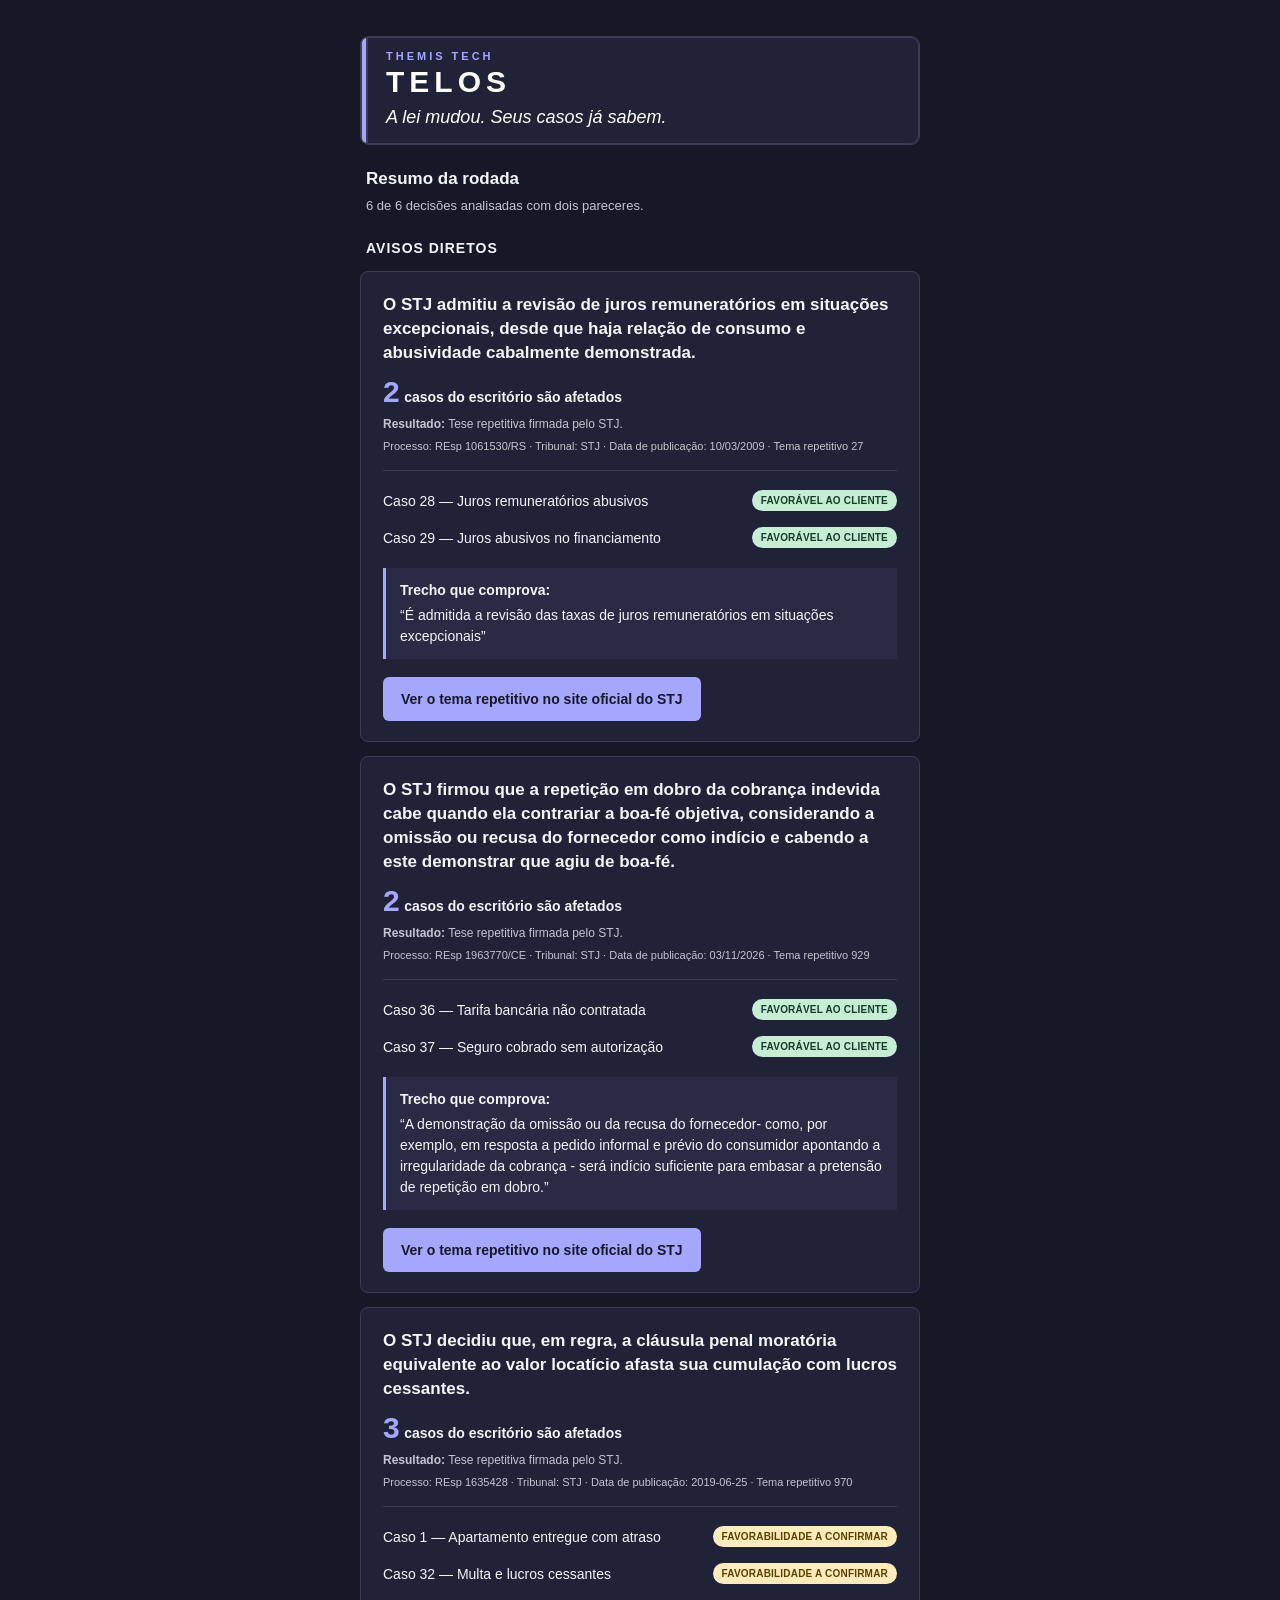
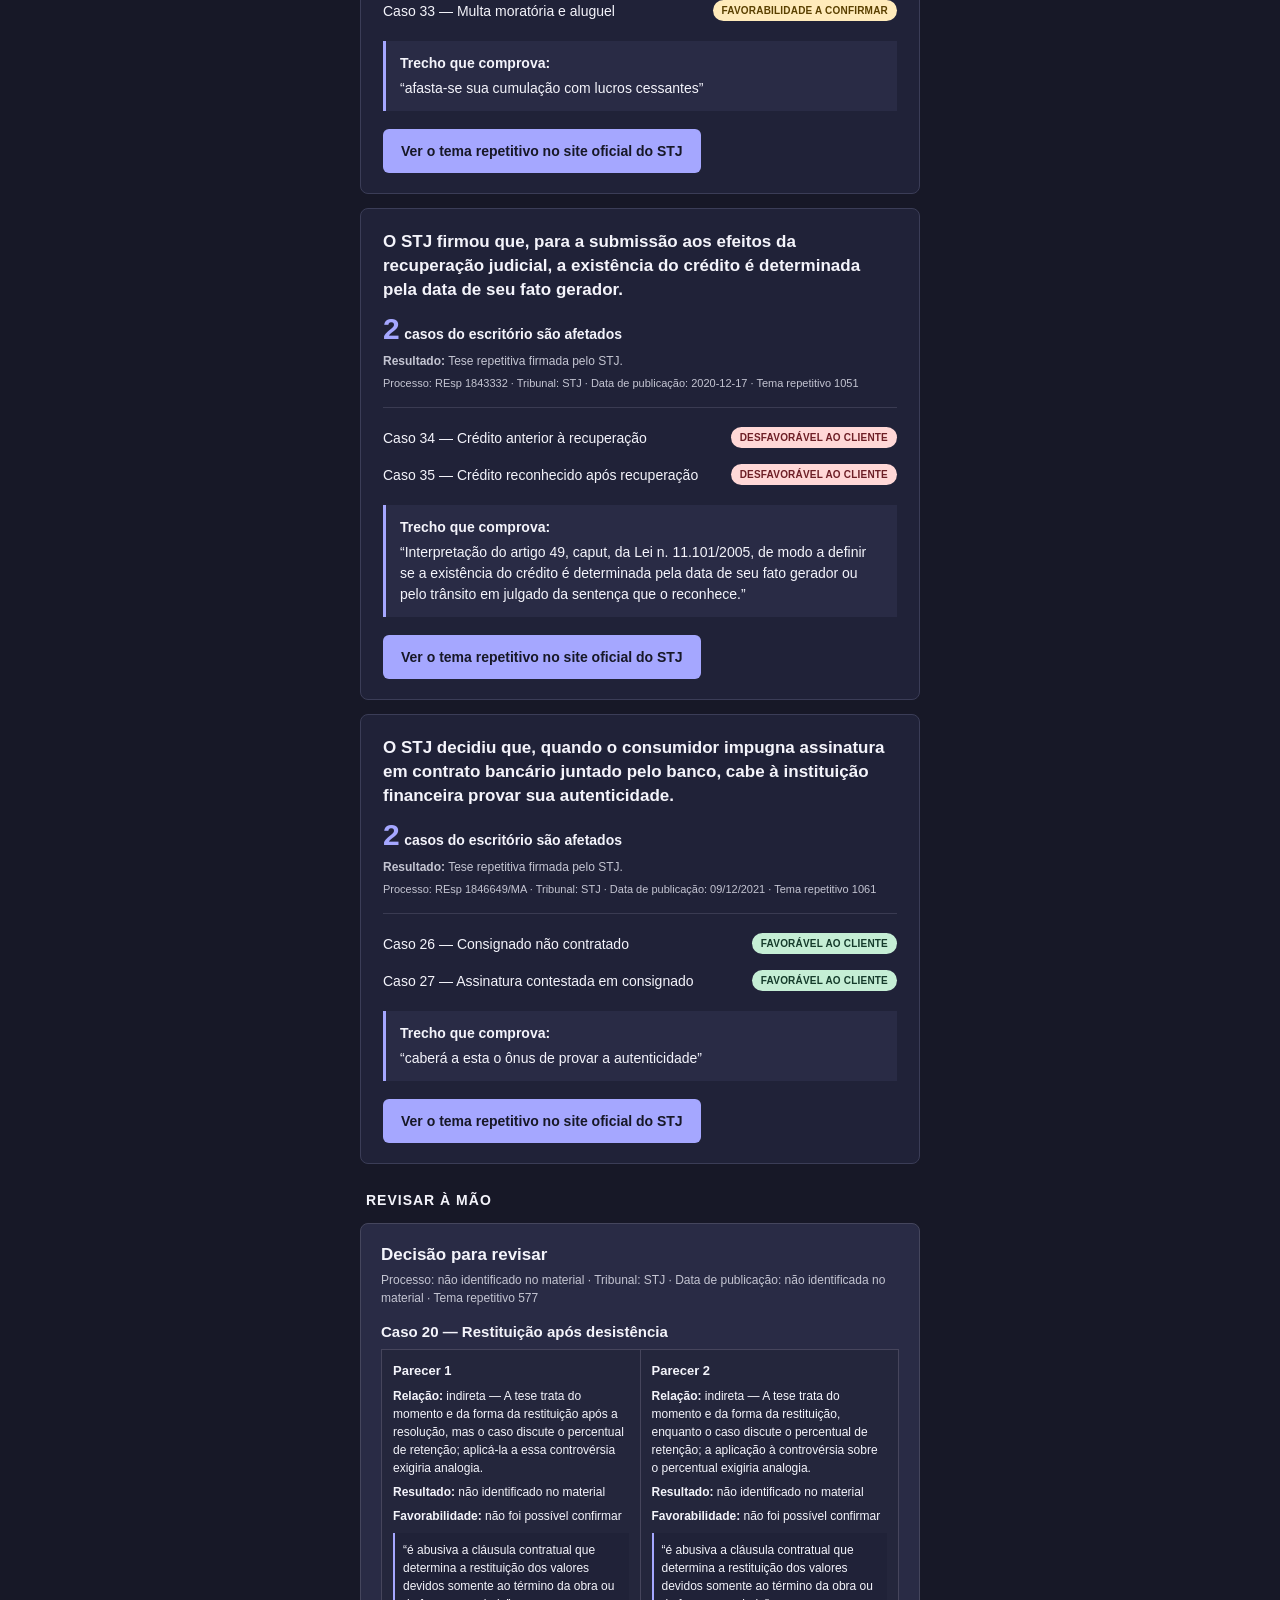
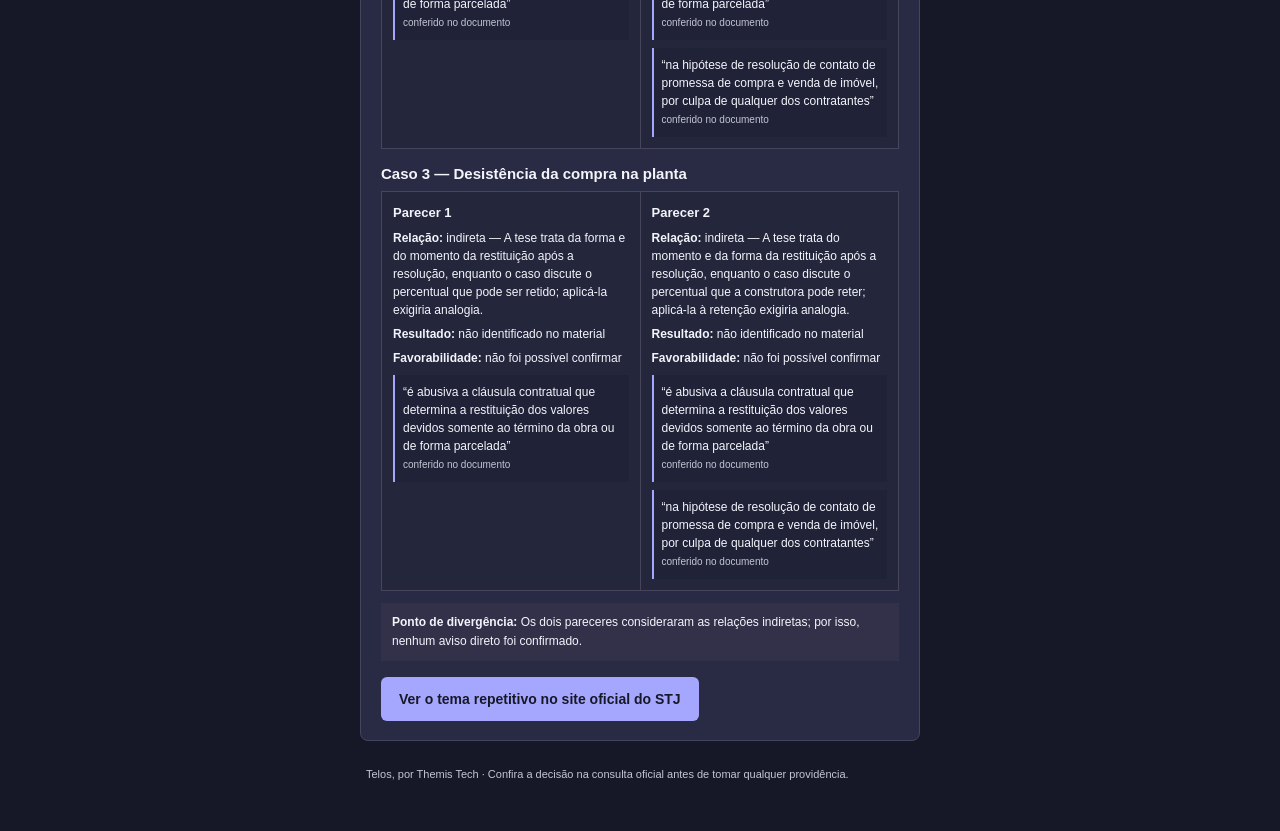
==== commit e1cb9b9d: "Enquadra cabeçalho do e-mail" ====
--- a/email_exemplo.html
+++ b/email_exemplo.html
@@ -1 +1 @@
-<!doctype html><html lang="pt-BR"><head><meta charset="utf-8"><meta name="viewport" content="width=device-width,initial-scale=1.0"><meta name="color-scheme" content="dark"><meta name="supported-color-schemes" content="dark"><title>Resumo da rodada do Telos</title></head><body style="margin:0;padding:0;background-color:#171827;color:#f4f4fb;"><table role="presentation" width="100%" cellpadding="0" cellspacing="0" border="0" bgcolor="#171827" style="width:100%;background-color:#171827;color:#f4f4fb;"><tr><td align="center" style="padding:24px 12px;"><table role="presentation" width="600" cellpadding="0" cellspacing="0" border="0" bgcolor="#171827" style="width:100%;max-width:600px;border-collapse:collapse;background-color:#171827;color:#f4f4fb;"><tr><td bgcolor="#171827" style="padding:28px 30px 26px;background-color:#171827;border-radius:10px 10px 0 0;"><div style="font-family:Montserrat,Arial,Helvetica,sans-serif;font-size:11px;letter-spacing:3px;font-weight:bold;color:#a5a7ff;">THEMIS TECH</div><div style="padding-top:8px;font-family:Montserrat,Arial,Helvetica,sans-serif;font-size:30px;font-weight:bold;letter-spacing:5px;color:#ffffff;">TELOS</div><div style="padding-top:14px;font-family:Montserrat,Arial,Helvetica,sans-serif;font-size:18px;line-height:26px;font-style:italic;color:#ffffff;">A lei mudou. Seus casos já sabem.</div></td></tr><tr><td bgcolor="#171827" style="padding:24px 26px 8px;background-color:#171827;font-family:Montserrat,Arial,Helvetica,sans-serif;color:#f4f4fb;"><div style="font-size:17px;font-weight:bold;line-height:24px;">Resumo da rodada</div><div style="padding-top:5px;font-size:13px;line-height:20px;color:#c4c5d2;">6 de 6 decisões analisadas com dois pareceres.</div></td></tr><tr><td bgcolor="#171827" style="padding:16px 26px 8px;background-color:#171827;font-family:Montserrat,Arial,Helvetica,sans-serif;font-size:14px;font-weight:bold;letter-spacing:1px;color:#f4f4fb;">AVISOS DIRETOS</td></tr><tr><td style="padding:7px 20px;"><table role="presentation" width="100%" cellpadding="0" cellspacing="0" border="0" bgcolor="#202238" style="width:100%;background-color:#202238;border:1px solid #3b3d57;border-radius:8px;"><tr><td style="padding:21px 22px 20px;"><div style="font-family:Montserrat,Arial,Helvetica,sans-serif;font-size:17px;font-weight:bold;line-height:24px;color:#f4f4fb;">O STJ admitiu a revisão de juros remuneratórios em situações excepcionais, desde que haja relação de consumo e abusividade cabalmente demonstrada.</div><div style="padding-top:10px;font-family:Montserrat,Arial,Helvetica,sans-serif;color:#f4f4fb;"><span style="font-size:30px;font-weight:bold;line-height:34px;color:#a5a7ff;">2</span> <span style="font-size:14px;font-weight:bold;line-height:22px;">casos do escritório são afetados</span></div><div style="padding-top:6px;font-family:Montserrat,Arial,Helvetica,sans-serif;font-size:12px;line-height:18px;color:#c4c5d2;"><strong>Resultado:</strong> Tese repetitiva firmada pelo STJ.</div><div style="padding-top:5px;font-family:Montserrat,Arial,Helvetica,sans-serif;font-size:11px;line-height:17px;color:#c4c5d2;">Processo: REsp 1061530/RS · Tribunal: STJ · Data de publicação: 10/03/2009 · Tema repetitivo 27</div><div style="margin-top:15px;padding-top:11px;border-top:1px solid #3a3b52;"><table role="presentation" width="100%" cellpadding="0" cellspacing="0" border="0" style="width:100%;border-collapse:collapse;"><tr><td valign="middle" style="padding:8px 6px 8px 0;font-family:Montserrat,Arial,Helvetica,sans-serif;font-size:14px;line-height:20px;color:#f4f4fb;">Caso 28 — Juros remuneratórios abusivos</td><td align="right" valign="middle" style="padding:8px 0 8px 6px;text-align:right;"><span style="display:inline-block;padding:5px 9px;background-color:#c5eed5;color:#153b2b;border-radius:20px;font-family:Montserrat,Arial,Helvetica,sans-serif;font-size:10px;font-weight:bold;letter-spacing:.2px;white-space:nowrap;">FAVORÁVEL AO CLIENTE</span></td></tr><tr><td valign="middle" style="padding:8px 6px 8px 0;font-family:Montserrat,Arial,Helvetica,sans-serif;font-size:14px;line-height:20px;color:#f4f4fb;">Caso 29 — Juros abusivos no financiamento</td><td align="right" valign="middle" style="padding:8px 0 8px 6px;text-align:right;"><span style="display:inline-block;padding:5px 9px;background-color:#c5eed5;color:#153b2b;border-radius:20px;font-family:Montserrat,Arial,Helvetica,sans-serif;font-size:10px;font-weight:bold;letter-spacing:.2px;white-space:nowrap;">FAVORÁVEL AO CLIENTE</span></td></tr></table></div><div style="margin-top:12px;padding:12px 14px;background-color:#292b45;border-left:3px solid #a5a7ff;font-family:Montserrat,Arial,Helvetica,sans-serif;font-size:14px;line-height:21px;color:#f4f4fb;"><strong>Trecho que comprova:</strong><div style="padding-top:4px;">“É admitida a revisão das taxas de juros remuneratórios em situações excepcionais”</div></div><div style="padding-top:18px;"><table role="presentation" cellpadding="0" cellspacing="0" border="0"><tr><td bgcolor="#a5a7ff" style="border-radius:6px;background-color:#a5a7ff;"><a href="https://processo.stj.jus.br/repetitivos/temas_repetitivos/pesquisa.jsp?cod_tema_inicial=27&amp;cod_tema_final=27&amp;novaConsulta=true&amp;tipo_pesquisa=T" style="display:inline-block;padding:12px 18px;font-family:Montserrat,Arial,Helvetica,sans-serif;font-size:14px;font-weight:bold;line-height:20px;color:#171827;text-decoration:none;border-radius:6px;">Ver o tema repetitivo no site oficial do STJ</a></td></tr></table></div></td></tr></table></td></tr><tr><td style="padding:7px 20px;"><table role="presentation" width="100%" cellpadding="0" cellspacing="0" border="0" bgcolor="#202238" style="width:100%;background-color:#202238;border:1px solid #3b3d57;border-radius:8px;"><tr><td style="padding:21px 22px 20px;"><div style="font-family:Montserrat,Arial,Helvetica,sans-serif;font-size:17px;font-weight:bold;line-height:24px;color:#f4f4fb;">O STJ firmou que a repetição em dobro da cobrança indevida cabe quando ela contrariar a boa-fé objetiva, considerando a omissão ou recusa do fornecedor como indício e cabendo a este demonstrar que agiu de boa-fé.</div><div style="padding-top:10px;font-family:Montserrat,Arial,Helvetica,sans-serif;color:#f4f4fb;"><span style="font-size:30px;font-weight:bold;line-height:34px;color:#a5a7ff;">2</span> <span style="font-size:14px;font-weight:bold;line-height:22px;">casos do escritório são afetados</span></div><div style="padding-top:6px;font-family:Montserrat,Arial,Helvetica,sans-serif;font-size:12px;line-height:18px;color:#c4c5d2;"><strong>Resultado:</strong> Tese repetitiva firmada pelo STJ.</div><div style="padding-top:5px;font-family:Montserrat,Arial,Helvetica,sans-serif;font-size:11px;line-height:17px;color:#c4c5d2;">Processo: REsp 1963770/CE · Tribunal: STJ · Data de publicação: 03/11/2026 · Tema repetitivo 929</div><div style="margin-top:15px;padding-top:11px;border-top:1px solid #3a3b52;"><table role="presentation" width="100%" cellpadding="0" cellspacing="0" border="0" style="width:100%;border-collapse:collapse;"><tr><td valign="middle" style="padding:8px 6px 8px 0;font-family:Montserrat,Arial,Helvetica,sans-serif;font-size:14px;line-height:20px;color:#f4f4fb;">Caso 36 — Tarifa bancária não contratada</td><td align="right" valign="middle" style="padding:8px 0 8px 6px;text-align:right;"><span style="display:inline-block;padding:5px 9px;background-color:#c5eed5;color:#153b2b;border-radius:20px;font-family:Montserrat,Arial,Helvetica,sans-serif;font-size:10px;font-weight:bold;letter-spacing:.2px;white-space:nowrap;">FAVORÁVEL AO CLIENTE</span></td></tr><tr><td valign="middle" style="padding:8px 6px 8px 0;font-family:Montserrat,Arial,Helvetica,sans-serif;font-size:14px;line-height:20px;color:#f4f4fb;">Caso 37 — Seguro cobrado sem autorização</td><td align="right" valign="middle" style="padding:8px 0 8px 6px;text-align:right;"><span style="display:inline-block;padding:5px 9px;background-color:#c5eed5;color:#153b2b;border-radius:20px;font-family:Montserrat,Arial,Helvetica,sans-serif;font-size:10px;font-weight:bold;letter-spacing:.2px;white-space:nowrap;">FAVORÁVEL AO CLIENTE</span></td></tr></table></div><div style="margin-top:12px;padding:12px 14px;background-color:#292b45;border-left:3px solid #a5a7ff;font-family:Montserrat,Arial,Helvetica,sans-serif;font-size:14px;line-height:21px;color:#f4f4fb;"><strong>Trecho que comprova:</strong><div style="padding-top:4px;">“A demonstração da omissão ou da recusa do fornecedor- como, por exemplo, em resposta a pedido informal e prévio do consumidor apontando a irregularidade da cobrança - será indício suficiente para embasar a pretensão de repetição em dobro.”</div></div><div style="padding-top:18px;"><table role="presentation" cellpadding="0" cellspacing="0" border="0"><tr><td bgcolor="#a5a7ff" style="border-radius:6px;background-color:#a5a7ff;"><a href="https://processo.stj.jus.br/repetitivos/temas_repetitivos/pesquisa.jsp?cod_tema_inicial=929&amp;cod_tema_final=929&amp;novaConsulta=true&amp;tipo_pesquisa=T" style="display:inline-block;padding:12px 18px;font-family:Montserrat,Arial,Helvetica,sans-serif;font-size:14px;font-weight:bold;line-height:20px;color:#171827;text-decoration:none;border-radius:6px;">Ver o tema repetitivo no site oficial do STJ</a></td></tr></table></div></td></tr></table></td></tr><tr><td style="padding:7px 20px;"><table role="presentation" width="100%" cellpadding="0" cellspacing="0" border="0" bgcolor="#202238" style="width:100%;background-color:#202238;border:1px solid #3b3d57;border-radius:8px;"><tr><td style="padding:21px 22px 20px;"><div style="font-family:Montserrat,Arial,Helvetica,sans-serif;font-size:17px;font-weight:bold;line-height:24px;color:#f4f4fb;">O STJ decidiu que, em regra, a cláusula penal moratória equivalente ao valor locatício afasta sua cumulação com lucros cessantes.</div><div style="padding-top:10px;font-family:Montserrat,Arial,Helvetica,sans-serif;color:#f4f4fb;"><span style="font-size:30px;font-weight:bold;line-height:34px;color:#a5a7ff;">3</span> <span style="font-size:14px;font-weight:bold;line-height:22px;">casos do escritório são afetados</span></div><div style="padding-top:6px;font-family:Montserrat,Arial,Helvetica,sans-serif;font-size:12px;line-height:18px;color:#c4c5d2;"><strong>Resultado:</strong> Tese repetitiva firmada pelo STJ.</div><div style="padding-top:5px;font-family:Montserrat,Arial,Helvetica,sans-serif;font-size:11px;line-height:17px;color:#c4c5d2;">Processo: REsp 1635428 · Tribunal: STJ · Data de publicação: 2019-06-25 · Tema repetitivo 970</div><div style="margin-top:15px;padding-top:11px;border-top:1px solid #3a3b52;"><table role="presentation" width="100%" cellpadding="0" cellspacing="0" border="0" style="width:100%;border-collapse:collapse;"><tr><td valign="middle" style="padding:8px 6px 8px 0;font-family:Montserrat,Arial,Helvetica,sans-serif;font-size:14px;line-height:20px;color:#f4f4fb;">Caso 1 — Apartamento entregue com atraso</td><td align="right" valign="middle" style="padding:8px 0 8px 6px;text-align:right;"><span style="display:inline-block;padding:5px 9px;background-color:#ffebbb;color:#5a4000;border-radius:20px;font-family:Montserrat,Arial,Helvetica,sans-serif;font-size:10px;font-weight:bold;letter-spacing:.2px;white-space:nowrap;">FAVORABILIDADE A CONFIRMAR</span></td></tr><tr><td valign="middle" style="padding:8px 6px 8px 0;font-family:Montserrat,Arial,Helvetica,sans-serif;font-size:14px;line-height:20px;color:#f4f4fb;">Caso 32 — Multa e lucros cessantes</td><td align="right" valign="middle" style="padding:8px 0 8px 6px;text-align:right;"><span style="display:inline-block;padding:5px 9px;background-color:#ffebbb;color:#5a4000;border-radius:20px;font-family:Montserrat,Arial,Helvetica,sans-serif;font-size:10px;font-weight:bold;letter-spacing:.2px;white-space:nowrap;">FAVORABILIDADE A CONFIRMAR</span></td></tr><tr><td valign="middle" style="padding:8px 6px 8px 0;font-family:Montserrat,Arial,Helvetica,sans-serif;font-size:14px;line-height:20px;color:#f4f4fb;">Caso 33 — Multa moratória e aluguel</td><td align="right" valign="middle" style="padding:8px 0 8px 6px;text-align:right;"><span style="display:inline-block;padding:5px 9px;background-color:#ffebbb;color:#5a4000;border-radius:20px;font-family:Montserrat,Arial,Helvetica,sans-serif;font-size:10px;font-weight:bold;letter-spacing:.2px;white-space:nowrap;">FAVORABILIDADE A CONFIRMAR</span></td></tr></table></div><div style="margin-top:12px;padding:12px 14px;background-color:#292b45;border-left:3px solid #a5a7ff;font-family:Montserrat,Arial,Helvetica,sans-serif;font-size:14px;line-height:21px;color:#f4f4fb;"><strong>Trecho que comprova:</strong><div style="padding-top:4px;">“afasta-se sua cumulação com lucros cessantes”</div></div><div style="padding-top:18px;"><table role="presentation" cellpadding="0" cellspacing="0" border="0"><tr><td bgcolor="#a5a7ff" style="border-radius:6px;background-color:#a5a7ff;"><a href="https://processo.stj.jus.br/repetitivos/temas_repetitivos/pesquisa.jsp?cod_tema_inicial=970&amp;cod_tema_final=970&amp;novaConsulta=true&amp;tipo_pesquisa=T" style="display:inline-block;padding:12px 18px;font-family:Montserrat,Arial,Helvetica,sans-serif;font-size:14px;font-weight:bold;line-height:20px;color:#171827;text-decoration:none;border-radius:6px;">Ver o tema repetitivo no site oficial do STJ</a></td></tr></table></div></td></tr></table></td></tr><tr><td style="padding:7px 20px;"><table role="presentation" width="100%" cellpadding="0" cellspacing="0" border="0" bgcolor="#202238" style="width:100%;background-color:#202238;border:1px solid #3b3d57;border-radius:8px;"><tr><td style="padding:21px 22px 20px;"><div style="font-family:Montserrat,Arial,Helvetica,sans-serif;font-size:17px;font-weight:bold;line-height:24px;color:#f4f4fb;">O STJ firmou que, para a submissão aos efeitos da recuperação judicial, a existência do crédito é determinada pela data de seu fato gerador.</div><div style="padding-top:10px;font-family:Montserrat,Arial,Helvetica,sans-serif;color:#f4f4fb;"><span style="font-size:30px;font-weight:bold;line-height:34px;color:#a5a7ff;">2</span> <span style="font-size:14px;font-weight:bold;line-height:22px;">casos do escritório são afetados</span></div><div style="padding-top:6px;font-family:Montserrat,Arial,Helvetica,sans-serif;font-size:12px;line-height:18px;color:#c4c5d2;"><strong>Resultado:</strong> Tese repetitiva firmada pelo STJ.</div><div style="padding-top:5px;font-family:Montserrat,Arial,Helvetica,sans-serif;font-size:11px;line-height:17px;color:#c4c5d2;">Processo: REsp 1843332 · Tribunal: STJ · Data de publicação: 2020-12-17 · Tema repetitivo 1051</div><div style="margin-top:15px;padding-top:11px;border-top:1px solid #3a3b52;"><table role="presentation" width="100%" cellpadding="0" cellspacing="0" border="0" style="width:100%;border-collapse:collapse;"><tr><td valign="middle" style="padding:8px 6px 8px 0;font-family:Montserrat,Arial,Helvetica,sans-serif;font-size:14px;line-height:20px;color:#f4f4fb;">Caso 34 — Crédito anterior à recuperação</td><td align="right" valign="middle" style="padding:8px 0 8px 6px;text-align:right;"><span style="display:inline-block;padding:5px 9px;background-color:#ffd8d7;color:#6d1f26;border-radius:20px;font-family:Montserrat,Arial,Helvetica,sans-serif;font-size:10px;font-weight:bold;letter-spacing:.2px;white-space:nowrap;">DESFAVORÁVEL AO CLIENTE</span></td></tr><tr><td valign="middle" style="padding:8px 6px 8px 0;font-family:Montserrat,Arial,Helvetica,sans-serif;font-size:14px;line-height:20px;color:#f4f4fb;">Caso 35 — Crédito reconhecido após recuperação</td><td align="right" valign="middle" style="padding:8px 0 8px 6px;text-align:right;"><span style="display:inline-block;padding:5px 9px;background-color:#ffd8d7;color:#6d1f26;border-radius:20px;font-family:Montserrat,Arial,Helvetica,sans-serif;font-size:10px;font-weight:bold;letter-spacing:.2px;white-space:nowrap;">DESFAVORÁVEL AO CLIENTE</span></td></tr></table></div><div style="margin-top:12px;padding:12px 14px;background-color:#292b45;border-left:3px solid #a5a7ff;font-family:Montserrat,Arial,Helvetica,sans-serif;font-size:14px;line-height:21px;color:#f4f4fb;"><strong>Trecho que comprova:</strong><div style="padding-top:4px;">“Interpretação do artigo 49, caput, da Lei n. 11.101/2005, de modo a definir se a existência do crédito é determinada pela data de seu fato gerador ou pelo trânsito em julgado da sentença que o reconhece.”</div></div><div style="padding-top:18px;"><table role="presentation" cellpadding="0" cellspacing="0" border="0"><tr><td bgcolor="#a5a7ff" style="border-radius:6px;background-color:#a5a7ff;"><a href="https://processo.stj.jus.br/repetitivos/temas_repetitivos/pesquisa.jsp?cod_tema_inicial=1051&amp;cod_tema_final=1051&amp;novaConsulta=true&amp;tipo_pesquisa=T" style="display:inline-block;padding:12px 18px;font-family:Montserrat,Arial,Helvetica,sans-serif;font-size:14px;font-weight:bold;line-height:20px;color:#171827;text-decoration:none;border-radius:6px;">Ver o tema repetitivo no site oficial do STJ</a></td></tr></table></div></td></tr></table></td></tr><tr><td style="padding:7px 20px;"><table role="presentation" width="100%" cellpadding="0" cellspacing="0" border="0" bgcolor="#202238" style="width:100%;background-color:#202238;border:1px solid #3b3d57;border-radius:8px;"><tr><td style="padding:21px 22px 20px;"><div style="font-family:Montserrat,Arial,Helvetica,sans-serif;font-size:17px;font-weight:bold;line-height:24px;color:#f4f4fb;">O STJ decidiu que, quando o consumidor impugna assinatura em contrato bancário juntado pelo banco, cabe à instituição financeira provar sua autenticidade.</div><div style="padding-top:10px;font-family:Montserrat,Arial,Helvetica,sans-serif;color:#f4f4fb;"><span style="font-size:30px;font-weight:bold;line-height:34px;color:#a5a7ff;">2</span> <span style="font-size:14px;font-weight:bold;line-height:22px;">casos do escritório são afetados</span></div><div style="padding-top:6px;font-family:Montserrat,Arial,Helvetica,sans-serif;font-size:12px;line-height:18px;color:#c4c5d2;"><strong>Resultado:</strong> Tese repetitiva firmada pelo STJ.</div><div style="padding-top:5px;font-family:Montserrat,Arial,Helvetica,sans-serif;font-size:11px;line-height:17px;color:#c4c5d2;">Processo: REsp 1846649/MA · Tribunal: STJ · Data de publicação: 09/12/2021 · Tema repetitivo 1061</div><div style="margin-top:15px;padding-top:11px;border-top:1px solid #3a3b52;"><table role="presentation" width="100%" cellpadding="0" cellspacing="0" border="0" style="width:100%;border-collapse:collapse;"><tr><td valign="middle" style="padding:8px 6px 8px 0;font-family:Montserrat,Arial,Helvetica,sans-serif;font-size:14px;line-height:20px;color:#f4f4fb;">Caso 26 — Consignado não contratado</td><td align="right" valign="middle" style="padding:8px 0 8px 6px;text-align:right;"><span style="display:inline-block;padding:5px 9px;background-color:#c5eed5;color:#153b2b;border-radius:20px;font-family:Montserrat,Arial,Helvetica,sans-serif;font-size:10px;font-weight:bold;letter-spacing:.2px;white-space:nowrap;">FAVORÁVEL AO CLIENTE</span></td></tr><tr><td valign="middle" style="padding:8px 6px 8px 0;font-family:Montserrat,Arial,Helvetica,sans-serif;font-size:14px;line-height:20px;color:#f4f4fb;">Caso 27 — Assinatura contestada em consignado</td><td align="right" valign="middle" style="padding:8px 0 8px 6px;text-align:right;"><span style="display:inline-block;padding:5px 9px;background-color:#c5eed5;color:#153b2b;border-radius:20px;font-family:Montserrat,Arial,Helvetica,sans-serif;font-size:10px;font-weight:bold;letter-spacing:.2px;white-space:nowrap;">FAVORÁVEL AO CLIENTE</span></td></tr></table></div><div style="margin-top:12px;padding:12px 14px;background-color:#292b45;border-left:3px solid #a5a7ff;font-family:Montserrat,Arial,Helvetica,sans-serif;font-size:14px;line-height:21px;color:#f4f4fb;"><strong>Trecho que comprova:</strong><div style="padding-top:4px;">“caberá a esta o ônus de provar a autenticidade”</div></div><div style="padding-top:18px;"><table role="presentation" cellpadding="0" cellspacing="0" border="0"><tr><td bgcolor="#a5a7ff" style="border-radius:6px;background-color:#a5a7ff;"><a href="https://processo.stj.jus.br/repetitivos/temas_repetitivos/pesquisa.jsp?cod_tema_inicial=1061&amp;cod_tema_final=1061&amp;novaConsulta=true&amp;tipo_pesquisa=T" style="display:inline-block;padding:12px 18px;font-family:Montserrat,Arial,Helvetica,sans-serif;font-size:14px;font-weight:bold;line-height:20px;color:#171827;text-decoration:none;border-radius:6px;">Ver o tema repetitivo no site oficial do STJ</a></td></tr></table></div></td></tr></table></td></tr><tr><td bgcolor="#171827" style="padding:21px 26px 8px;background-color:#171827;font-family:Montserrat,Arial,Helvetica,sans-serif;font-size:14px;font-weight:bold;letter-spacing:1px;color:#f4f4fb;">REVISAR À MÃO</td></tr><tr><td style="padding:7px 20px;"><table role="presentation" width="100%" cellpadding="0" cellspacing="0" border="0" bgcolor="#292b45" style="width:100%;background-color:#292b45;border:1px solid #45465d;border-radius:8px;"><tr><td style="padding:19px 20px;"><div style="font-family:Montserrat,Arial,Helvetica,sans-serif;font-size:17px;font-weight:bold;line-height:23px;color:#f4f4fb;">Decisão para revisar</div><div style="padding-top:5px;font-family:Montserrat,Arial,Helvetica,sans-serif;font-size:12px;line-height:18px;color:#c4c5d2;">Processo: não identificado no material · Tribunal: STJ · Data de publicação: não identificada no material · Tema repetitivo 577</div><div style="padding-top:14px;font-family:Montserrat,Arial,Helvetica,sans-serif;font-size:15px;font-weight:bold;line-height:21px;color:#f4f4fb;">Caso 20 — Restituição após desistência</div><table role="presentation" width="100%" cellpadding="0" cellspacing="0" border="0" style="width:100%;margin-top:7px;border-collapse:collapse;"><tr><td width="50%" valign="top" bgcolor="#24263c" style="width:50%;padding:11px;background-color:#24263c;border:1px solid #46455c;"><div style="font-family:Montserrat,Arial,Helvetica,sans-serif;font-size:13px;font-weight:bold;line-height:19px;color:#f4f4fb;">Parecer 1</div><div style="padding-top:7px;font-family:Montserrat,Arial,Helvetica,sans-serif;font-size:12px;line-height:18px;color:#f4f4fb;"><strong>Relação:</strong> indireta — A tese trata do momento e da forma da restituição após a resolução, mas o caso discute o percentual de retenção; aplicá-la a essa controvérsia exigiria analogia.</div><div style="padding-top:6px;font-family:Montserrat,Arial,Helvetica,sans-serif;font-size:12px;line-height:18px;color:#f4f4fb;"><strong>Resultado:</strong> não identificado no material</div><div style="padding-top:6px;font-family:Montserrat,Arial,Helvetica,sans-serif;font-size:12px;line-height:18px;color:#f4f4fb;"><strong>Favorabilidade:</strong> não foi possível confirmar</div><div style="margin-top:8px;padding:8px;background-color:#202238;border-left:2px solid #a5a7ff;font-family:Montserrat,Arial,Helvetica,sans-serif;font-size:12px;line-height:18px;color:#f4f4fb;">“é abusiva a cláusula contratual que determina a restituição dos valores devidos somente ao término da obra ou de forma parcelada”<br><span style="font-family:Montserrat,Arial,Helvetica,sans-serif;font-size:10px;color:#c4c5d2;">conferido no documento</span></div></td><td width="50%" valign="top" bgcolor="#24263c" style="width:50%;padding:11px;background-color:#24263c;border:1px solid #46455c;"><div style="font-family:Montserrat,Arial,Helvetica,sans-serif;font-size:13px;font-weight:bold;line-height:19px;color:#f4f4fb;">Parecer 2</div><div style="padding-top:7px;font-family:Montserrat,Arial,Helvetica,sans-serif;font-size:12px;line-height:18px;color:#f4f4fb;"><strong>Relação:</strong> indireta — A tese trata do momento e da forma da restituição, enquanto o caso discute o percentual de retenção; a aplicação à controvérsia sobre o percentual exigiria analogia.</div><div style="padding-top:6px;font-family:Montserrat,Arial,Helvetica,sans-serif;font-size:12px;line-height:18px;color:#f4f4fb;"><strong>Resultado:</strong> não identificado no material</div><div style="padding-top:6px;font-family:Montserrat,Arial,Helvetica,sans-serif;font-size:12px;line-height:18px;color:#f4f4fb;"><strong>Favorabilidade:</strong> não foi possível confirmar</div><div style="margin-top:8px;padding:8px;background-color:#202238;border-left:2px solid #a5a7ff;font-family:Montserrat,Arial,Helvetica,sans-serif;font-size:12px;line-height:18px;color:#f4f4fb;">“é abusiva a cláusula contratual que determina a restituição dos valores devidos somente ao término da obra ou de forma parcelada”<br><span style="font-family:Montserrat,Arial,Helvetica,sans-serif;font-size:10px;color:#c4c5d2;">conferido no documento</span></div><div style="margin-top:8px;padding:8px;background-color:#202238;border-left:2px solid #a5a7ff;font-family:Montserrat,Arial,Helvetica,sans-serif;font-size:12px;line-height:18px;color:#f4f4fb;">“na hipótese de resolução de contato de promessa de compra e venda de imóvel, por culpa de qualquer dos contratantes”<br><span style="font-family:Montserrat,Arial,Helvetica,sans-serif;font-size:10px;color:#c4c5d2;">conferido no documento</span></div></td></tr></table><div style="padding-top:14px;font-family:Montserrat,Arial,Helvetica,sans-serif;font-size:15px;font-weight:bold;line-height:21px;color:#f4f4fb;">Caso 3 — Desistência da compra na planta</div><table role="presentation" width="100%" cellpadding="0" cellspacing="0" border="0" style="width:100%;margin-top:7px;border-collapse:collapse;"><tr><td width="50%" valign="top" bgcolor="#24263c" style="width:50%;padding:11px;background-color:#24263c;border:1px solid #46455c;"><div style="font-family:Montserrat,Arial,Helvetica,sans-serif;font-size:13px;font-weight:bold;line-height:19px;color:#f4f4fb;">Parecer 1</div><div style="padding-top:7px;font-family:Montserrat,Arial,Helvetica,sans-serif;font-size:12px;line-height:18px;color:#f4f4fb;"><strong>Relação:</strong> indireta — A tese trata da forma e do momento da restituição após a resolução, enquanto o caso discute o percentual que pode ser retido; aplicá-la exigiria analogia.</div><div style="padding-top:6px;font-family:Montserrat,Arial,Helvetica,sans-serif;font-size:12px;line-height:18px;color:#f4f4fb;"><strong>Resultado:</strong> não identificado no material</div><div style="padding-top:6px;font-family:Montserrat,Arial,Helvetica,sans-serif;font-size:12px;line-height:18px;color:#f4f4fb;"><strong>Favorabilidade:</strong> não foi possível confirmar</div><div style="margin-top:8px;padding:8px;background-color:#202238;border-left:2px solid #a5a7ff;font-family:Montserrat,Arial,Helvetica,sans-serif;font-size:12px;line-height:18px;color:#f4f4fb;">“é abusiva a cláusula contratual que determina a restituição dos valores devidos somente ao término da obra ou de forma parcelada”<br><span style="font-family:Montserrat,Arial,Helvetica,sans-serif;font-size:10px;color:#c4c5d2;">conferido no documento</span></div></td><td width="50%" valign="top" bgcolor="#24263c" style="width:50%;padding:11px;background-color:#24263c;border:1px solid #46455c;"><div style="font-family:Montserrat,Arial,Helvetica,sans-serif;font-size:13px;font-weight:bold;line-height:19px;color:#f4f4fb;">Parecer 2</div><div style="padding-top:7px;font-family:Montserrat,Arial,Helvetica,sans-serif;font-size:12px;line-height:18px;color:#f4f4fb;"><strong>Relação:</strong> indireta — A tese trata do momento e da forma da restituição após a resolução, enquanto o caso discute o percentual que a construtora pode reter; aplicá-la à retenção exigiria analogia.</div><div style="padding-top:6px;font-family:Montserrat,Arial,Helvetica,sans-serif;font-size:12px;line-height:18px;color:#f4f4fb;"><strong>Resultado:</strong> não identificado no material</div><div style="padding-top:6px;font-family:Montserrat,Arial,Helvetica,sans-serif;font-size:12px;line-height:18px;color:#f4f4fb;"><strong>Favorabilidade:</strong> não foi possível confirmar</div><div style="margin-top:8px;padding:8px;background-color:#202238;border-left:2px solid #a5a7ff;font-family:Montserrat,Arial,Helvetica,sans-serif;font-size:12px;line-height:18px;color:#f4f4fb;">“é abusiva a cláusula contratual que determina a restituição dos valores devidos somente ao término da obra ou de forma parcelada”<br><span style="font-family:Montserrat,Arial,Helvetica,sans-serif;font-size:10px;color:#c4c5d2;">conferido no documento</span></div><div style="margin-top:8px;padding:8px;background-color:#202238;border-left:2px solid #a5a7ff;font-family:Montserrat,Arial,Helvetica,sans-serif;font-size:12px;line-height:18px;color:#f4f4fb;">“na hipótese de resolução de contato de promessa de compra e venda de imóvel, por culpa de qualquer dos contratantes”<br><span style="font-family:Montserrat,Arial,Helvetica,sans-serif;font-size:10px;color:#c4c5d2;">conferido no documento</span></div></td></tr></table><div style="margin-top:12px;padding:10px 11px;background-color:#33304a;font-family:Montserrat,Arial,Helvetica,sans-serif;font-size:12px;line-height:19px;color:#f4f4fb;"><strong>Ponto de divergência:</strong> Os dois pareceres consideraram as relações indiretas; por isso, nenhum aviso direto foi confirmado.</div><div style="padding-top:16px;"><table role="presentation" cellpadding="0" cellspacing="0" border="0"><tr><td bgcolor="#a5a7ff" style="border-radius:6px;background-color:#a5a7ff;"><a href="https://processo.stj.jus.br/repetitivos/temas_repetitivos/pesquisa.jsp?cod_tema_inicial=577&amp;cod_tema_final=577&amp;novaConsulta=true&amp;tipo_pesquisa=T" style="display:inline-block;padding:12px 18px;font-family:Montserrat,Arial,Helvetica,sans-serif;font-size:14px;font-weight:bold;line-height:20px;color:#171827;text-decoration:none;border-radius:6px;">Ver o tema repetitivo no site oficial do STJ</a></td></tr></table></div></td></tr></table></td></tr><tr><td style="padding:18px 26px 24px;font-family:Montserrat,Arial,Helvetica,sans-serif;font-size:11px;line-height:17px;color:#c4c5d2;">Telos, por Themis Tech · Confira a decisão na consulta oficial antes de tomar qualquer providência.</td></tr></table></td></tr></table></body></html>+<!doctype html><html lang="pt-BR"><head><meta charset="utf-8"><meta name="viewport" content="width=device-width,initial-scale=1.0"><meta name="color-scheme" content="dark"><meta name="supported-color-schemes" content="dark"><title>Resumo da rodada do Telos</title></head><body style="margin:0;padding:0;background-color:#171827;color:#f4f4fb;"><table role="presentation" width="100%" cellpadding="0" cellspacing="0" border="0" bgcolor="#171827" style="width:100%;background-color:#171827;color:#f4f4fb;"><tr><td align="center" style="padding:24px 12px;"><table role="presentation" width="600" cellpadding="0" cellspacing="0" border="0" bgcolor="#171827" style="width:100%;max-width:600px;border-collapse:collapse;background-color:#171827;color:#f4f4fb;"><tr><td bgcolor="#171827" style="padding:12px 20px 8px;background-color:#171827;"><table role="presentation" width="100%" cellpadding="0" cellspacing="0" border="1" bordercolor="#3b3d57" bgcolor="#202238" style="width:100%;border-collapse:separate;background-color:#202238;border:1px solid #3b3d57;border-radius:9px;"><tr><td width="4" bgcolor="#a5a7ff" style="width:4px;background-color:#a5a7ff;font-size:0;line-height:0;border-radius:9px 0 0 9px;">&nbsp;</td><td style="padding:12px 18px 13px;border-radius:0 9px 9px 0;"><div style="font-family:Montserrat,Arial,Helvetica,sans-serif;font-size:11px;letter-spacing:3px;font-weight:bold;color:#a5a7ff;">THEMIS TECH</div><div style="padding-top:3px;font-family:Montserrat,Arial,Helvetica,sans-serif;font-size:30px;font-weight:bold;letter-spacing:5px;color:#ffffff;">TELOS</div><div style="padding-top:5px;font-family:Montserrat,Arial,Helvetica,sans-serif;font-size:18px;line-height:26px;font-style:italic;color:#ffffff;">A lei mudou. Seus casos já sabem.</div></td></tr></table></td></tr><tr><td bgcolor="#171827" style="padding:14px 26px 8px;background-color:#171827;font-family:Montserrat,Arial,Helvetica,sans-serif;color:#f4f4fb;"><div style="font-size:17px;font-weight:bold;line-height:24px;">Resumo da rodada</div><div style="padding-top:5px;font-size:13px;line-height:20px;color:#c4c5d2;">6 de 6 decisões analisadas com dois pareceres.</div></td></tr><tr><td bgcolor="#171827" style="padding:16px 26px 8px;background-color:#171827;font-family:Montserrat,Arial,Helvetica,sans-serif;font-size:14px;font-weight:bold;letter-spacing:1px;color:#f4f4fb;">AVISOS DIRETOS</td></tr><tr><td style="padding:7px 20px;"><table role="presentation" width="100%" cellpadding="0" cellspacing="0" border="0" bgcolor="#202238" style="width:100%;background-color:#202238;border:1px solid #3b3d57;border-radius:8px;"><tr><td style="padding:21px 22px 20px;"><div style="font-family:Montserrat,Arial,Helvetica,sans-serif;font-size:17px;font-weight:bold;line-height:24px;color:#f4f4fb;">O STJ admitiu a revisão de juros remuneratórios em situações excepcionais, desde que haja relação de consumo e abusividade cabalmente demonstrada.</div><div style="padding-top:10px;font-family:Montserrat,Arial,Helvetica,sans-serif;color:#f4f4fb;"><span style="font-size:30px;font-weight:bold;line-height:34px;color:#a5a7ff;">2</span> <span style="font-size:14px;font-weight:bold;line-height:22px;">casos do escritório são afetados</span></div><div style="padding-top:6px;font-family:Montserrat,Arial,Helvetica,sans-serif;font-size:12px;line-height:18px;color:#c4c5d2;"><strong>Resultado:</strong> Tese repetitiva firmada pelo STJ.</div><div style="padding-top:5px;font-family:Montserrat,Arial,Helvetica,sans-serif;font-size:11px;line-height:17px;color:#c4c5d2;">Processo: REsp 1061530/RS · Tribunal: STJ · Data de publicação: 10/03/2009 · Tema repetitivo 27</div><div style="margin-top:15px;padding-top:11px;border-top:1px solid #3a3b52;"><table role="presentation" width="100%" cellpadding="0" cellspacing="0" border="0" style="width:100%;border-collapse:collapse;"><tr><td valign="middle" style="padding:8px 6px 8px 0;font-family:Montserrat,Arial,Helvetica,sans-serif;font-size:14px;line-height:20px;color:#f4f4fb;">Caso 28 — Juros remuneratórios abusivos</td><td align="right" valign="middle" style="padding:8px 0 8px 6px;text-align:right;"><span style="display:inline-block;padding:5px 9px;background-color:#c5eed5;color:#153b2b;border-radius:20px;font-family:Montserrat,Arial,Helvetica,sans-serif;font-size:10px;font-weight:bold;letter-spacing:.2px;white-space:nowrap;">FAVORÁVEL AO CLIENTE</span></td></tr><tr><td valign="middle" style="padding:8px 6px 8px 0;font-family:Montserrat,Arial,Helvetica,sans-serif;font-size:14px;line-height:20px;color:#f4f4fb;">Caso 29 — Juros abusivos no financiamento</td><td align="right" valign="middle" style="padding:8px 0 8px 6px;text-align:right;"><span style="display:inline-block;padding:5px 9px;background-color:#c5eed5;color:#153b2b;border-radius:20px;font-family:Montserrat,Arial,Helvetica,sans-serif;font-size:10px;font-weight:bold;letter-spacing:.2px;white-space:nowrap;">FAVORÁVEL AO CLIENTE</span></td></tr></table></div><div style="margin-top:12px;padding:12px 14px;background-color:#292b45;border-left:3px solid #a5a7ff;font-family:Montserrat,Arial,Helvetica,sans-serif;font-size:14px;line-height:21px;color:#f4f4fb;"><strong>Trecho que comprova:</strong><div style="padding-top:4px;">“É admitida a revisão das taxas de juros remuneratórios em situações excepcionais”</div></div><div style="padding-top:18px;"><table role="presentation" cellpadding="0" cellspacing="0" border="0"><tr><td bgcolor="#a5a7ff" style="border-radius:6px;background-color:#a5a7ff;"><a href="https://processo.stj.jus.br/repetitivos/temas_repetitivos/pesquisa.jsp?cod_tema_inicial=27&amp;cod_tema_final=27&amp;novaConsulta=true&amp;tipo_pesquisa=T" style="display:inline-block;padding:12px 18px;font-family:Montserrat,Arial,Helvetica,sans-serif;font-size:14px;font-weight:bold;line-height:20px;color:#171827;text-decoration:none;border-radius:6px;">Ver o tema repetitivo no site oficial do STJ</a></td></tr></table></div></td></tr></table></td></tr><tr><td style="padding:7px 20px;"><table role="presentation" width="100%" cellpadding="0" cellspacing="0" border="0" bgcolor="#202238" style="width:100%;background-color:#202238;border:1px solid #3b3d57;border-radius:8px;"><tr><td style="padding:21px 22px 20px;"><div style="font-family:Montserrat,Arial,Helvetica,sans-serif;font-size:17px;font-weight:bold;line-height:24px;color:#f4f4fb;">O STJ firmou que a repetição em dobro da cobrança indevida cabe quando ela contrariar a boa-fé objetiva, considerando a omissão ou recusa do fornecedor como indício e cabendo a este demonstrar que agiu de boa-fé.</div><div style="padding-top:10px;font-family:Montserrat,Arial,Helvetica,sans-serif;color:#f4f4fb;"><span style="font-size:30px;font-weight:bold;line-height:34px;color:#a5a7ff;">2</span> <span style="font-size:14px;font-weight:bold;line-height:22px;">casos do escritório são afetados</span></div><div style="padding-top:6px;font-family:Montserrat,Arial,Helvetica,sans-serif;font-size:12px;line-height:18px;color:#c4c5d2;"><strong>Resultado:</strong> Tese repetitiva firmada pelo STJ.</div><div style="padding-top:5px;font-family:Montserrat,Arial,Helvetica,sans-serif;font-size:11px;line-height:17px;color:#c4c5d2;">Processo: REsp 1963770/CE · Tribunal: STJ · Data de publicação: 03/11/2026 · Tema repetitivo 929</div><div style="margin-top:15px;padding-top:11px;border-top:1px solid #3a3b52;"><table role="presentation" width="100%" cellpadding="0" cellspacing="0" border="0" style="width:100%;border-collapse:collapse;"><tr><td valign="middle" style="padding:8px 6px 8px 0;font-family:Montserrat,Arial,Helvetica,sans-serif;font-size:14px;line-height:20px;color:#f4f4fb;">Caso 36 — Tarifa bancária não contratada</td><td align="right" valign="middle" style="padding:8px 0 8px 6px;text-align:right;"><span style="display:inline-block;padding:5px 9px;background-color:#c5eed5;color:#153b2b;border-radius:20px;font-family:Montserrat,Arial,Helvetica,sans-serif;font-size:10px;font-weight:bold;letter-spacing:.2px;white-space:nowrap;">FAVORÁVEL AO CLIENTE</span></td></tr><tr><td valign="middle" style="padding:8px 6px 8px 0;font-family:Montserrat,Arial,Helvetica,sans-serif;font-size:14px;line-height:20px;color:#f4f4fb;">Caso 37 — Seguro cobrado sem autorização</td><td align="right" valign="middle" style="padding:8px 0 8px 6px;text-align:right;"><span style="display:inline-block;padding:5px 9px;background-color:#c5eed5;color:#153b2b;border-radius:20px;font-family:Montserrat,Arial,Helvetica,sans-serif;font-size:10px;font-weight:bold;letter-spacing:.2px;white-space:nowrap;">FAVORÁVEL AO CLIENTE</span></td></tr></table></div><div style="margin-top:12px;padding:12px 14px;background-color:#292b45;border-left:3px solid #a5a7ff;font-family:Montserrat,Arial,Helvetica,sans-serif;font-size:14px;line-height:21px;color:#f4f4fb;"><strong>Trecho que comprova:</strong><div style="padding-top:4px;">“A demonstração da omissão ou da recusa do fornecedor- como, por exemplo, em resposta a pedido informal e prévio do consumidor apontando a irregularidade da cobrança - será indício suficiente para embasar a pretensão de repetição em dobro.”</div></div><div style="padding-top:18px;"><table role="presentation" cellpadding="0" cellspacing="0" border="0"><tr><td bgcolor="#a5a7ff" style="border-radius:6px;background-color:#a5a7ff;"><a href="https://processo.stj.jus.br/repetitivos/temas_repetitivos/pesquisa.jsp?cod_tema_inicial=929&amp;cod_tema_final=929&amp;novaConsulta=true&amp;tipo_pesquisa=T" style="display:inline-block;padding:12px 18px;font-family:Montserrat,Arial,Helvetica,sans-serif;font-size:14px;font-weight:bold;line-height:20px;color:#171827;text-decoration:none;border-radius:6px;">Ver o tema repetitivo no site oficial do STJ</a></td></tr></table></div></td></tr></table></td></tr><tr><td style="padding:7px 20px;"><table role="presentation" width="100%" cellpadding="0" cellspacing="0" border="0" bgcolor="#202238" style="width:100%;background-color:#202238;border:1px solid #3b3d57;border-radius:8px;"><tr><td style="padding:21px 22px 20px;"><div style="font-family:Montserrat,Arial,Helvetica,sans-serif;font-size:17px;font-weight:bold;line-height:24px;color:#f4f4fb;">O STJ decidiu que, em regra, a cláusula penal moratória equivalente ao valor locatício afasta sua cumulação com lucros cessantes.</div><div style="padding-top:10px;font-family:Montserrat,Arial,Helvetica,sans-serif;color:#f4f4fb;"><span style="font-size:30px;font-weight:bold;line-height:34px;color:#a5a7ff;">3</span> <span style="font-size:14px;font-weight:bold;line-height:22px;">casos do escritório são afetados</span></div><div style="padding-top:6px;font-family:Montserrat,Arial,Helvetica,sans-serif;font-size:12px;line-height:18px;color:#c4c5d2;"><strong>Resultado:</strong> Tese repetitiva firmada pelo STJ.</div><div style="padding-top:5px;font-family:Montserrat,Arial,Helvetica,sans-serif;font-size:11px;line-height:17px;color:#c4c5d2;">Processo: REsp 1635428 · Tribunal: STJ · Data de publicação: 2019-06-25 · Tema repetitivo 970</div><div style="margin-top:15px;padding-top:11px;border-top:1px solid #3a3b52;"><table role="presentation" width="100%" cellpadding="0" cellspacing="0" border="0" style="width:100%;border-collapse:collapse;"><tr><td valign="middle" style="padding:8px 6px 8px 0;font-family:Montserrat,Arial,Helvetica,sans-serif;font-size:14px;line-height:20px;color:#f4f4fb;">Caso 1 — Apartamento entregue com atraso</td><td align="right" valign="middle" style="padding:8px 0 8px 6px;text-align:right;"><span style="display:inline-block;padding:5px 9px;background-color:#ffebbb;color:#5a4000;border-radius:20px;font-family:Montserrat,Arial,Helvetica,sans-serif;font-size:10px;font-weight:bold;letter-spacing:.2px;white-space:nowrap;">FAVORABILIDADE A CONFIRMAR</span></td></tr><tr><td valign="middle" style="padding:8px 6px 8px 0;font-family:Montserrat,Arial,Helvetica,sans-serif;font-size:14px;line-height:20px;color:#f4f4fb;">Caso 32 — Multa e lucros cessantes</td><td align="right" valign="middle" style="padding:8px 0 8px 6px;text-align:right;"><span style="display:inline-block;padding:5px 9px;background-color:#ffebbb;color:#5a4000;border-radius:20px;font-family:Montserrat,Arial,Helvetica,sans-serif;font-size:10px;font-weight:bold;letter-spacing:.2px;white-space:nowrap;">FAVORABILIDADE A CONFIRMAR</span></td></tr><tr><td valign="middle" style="padding:8px 6px 8px 0;font-family:Montserrat,Arial,Helvetica,sans-serif;font-size:14px;line-height:20px;color:#f4f4fb;">Caso 33 — Multa moratória e aluguel</td><td align="right" valign="middle" style="padding:8px 0 8px 6px;text-align:right;"><span style="display:inline-block;padding:5px 9px;background-color:#ffebbb;color:#5a4000;border-radius:20px;font-family:Montserrat,Arial,Helvetica,sans-serif;font-size:10px;font-weight:bold;letter-spacing:.2px;white-space:nowrap;">FAVORABILIDADE A CONFIRMAR</span></td></tr></table></div><div style="margin-top:12px;padding:12px 14px;background-color:#292b45;border-left:3px solid #a5a7ff;font-family:Montserrat,Arial,Helvetica,sans-serif;font-size:14px;line-height:21px;color:#f4f4fb;"><strong>Trecho que comprova:</strong><div style="padding-top:4px;">“afasta-se sua cumulação com lucros cessantes”</div></div><div style="padding-top:18px;"><table role="presentation" cellpadding="0" cellspacing="0" border="0"><tr><td bgcolor="#a5a7ff" style="border-radius:6px;background-color:#a5a7ff;"><a href="https://processo.stj.jus.br/repetitivos/temas_repetitivos/pesquisa.jsp?cod_tema_inicial=970&amp;cod_tema_final=970&amp;novaConsulta=true&amp;tipo_pesquisa=T" style="display:inline-block;padding:12px 18px;font-family:Montserrat,Arial,Helvetica,sans-serif;font-size:14px;font-weight:bold;line-height:20px;color:#171827;text-decoration:none;border-radius:6px;">Ver o tema repetitivo no site oficial do STJ</a></td></tr></table></div></td></tr></table></td></tr><tr><td style="padding:7px 20px;"><table role="presentation" width="100%" cellpadding="0" cellspacing="0" border="0" bgcolor="#202238" style="width:100%;background-color:#202238;border:1px solid #3b3d57;border-radius:8px;"><tr><td style="padding:21px 22px 20px;"><div style="font-family:Montserrat,Arial,Helvetica,sans-serif;font-size:17px;font-weight:bold;line-height:24px;color:#f4f4fb;">O STJ firmou que, para a submissão aos efeitos da recuperação judicial, a existência do crédito é determinada pela data de seu fato gerador.</div><div style="padding-top:10px;font-family:Montserrat,Arial,Helvetica,sans-serif;color:#f4f4fb;"><span style="font-size:30px;font-weight:bold;line-height:34px;color:#a5a7ff;">2</span> <span style="font-size:14px;font-weight:bold;line-height:22px;">casos do escritório são afetados</span></div><div style="padding-top:6px;font-family:Montserrat,Arial,Helvetica,sans-serif;font-size:12px;line-height:18px;color:#c4c5d2;"><strong>Resultado:</strong> Tese repetitiva firmada pelo STJ.</div><div style="padding-top:5px;font-family:Montserrat,Arial,Helvetica,sans-serif;font-size:11px;line-height:17px;color:#c4c5d2;">Processo: REsp 1843332 · Tribunal: STJ · Data de publicação: 2020-12-17 · Tema repetitivo 1051</div><div style="margin-top:15px;padding-top:11px;border-top:1px solid #3a3b52;"><table role="presentation" width="100%" cellpadding="0" cellspacing="0" border="0" style="width:100%;border-collapse:collapse;"><tr><td valign="middle" style="padding:8px 6px 8px 0;font-family:Montserrat,Arial,Helvetica,sans-serif;font-size:14px;line-height:20px;color:#f4f4fb;">Caso 34 — Crédito anterior à recuperação</td><td align="right" valign="middle" style="padding:8px 0 8px 6px;text-align:right;"><span style="display:inline-block;padding:5px 9px;background-color:#ffd8d7;color:#6d1f26;border-radius:20px;font-family:Montserrat,Arial,Helvetica,sans-serif;font-size:10px;font-weight:bold;letter-spacing:.2px;white-space:nowrap;">DESFAVORÁVEL AO CLIENTE</span></td></tr><tr><td valign="middle" style="padding:8px 6px 8px 0;font-family:Montserrat,Arial,Helvetica,sans-serif;font-size:14px;line-height:20px;color:#f4f4fb;">Caso 35 — Crédito reconhecido após recuperação</td><td align="right" valign="middle" style="padding:8px 0 8px 6px;text-align:right;"><span style="display:inline-block;padding:5px 9px;background-color:#ffd8d7;color:#6d1f26;border-radius:20px;font-family:Montserrat,Arial,Helvetica,sans-serif;font-size:10px;font-weight:bold;letter-spacing:.2px;white-space:nowrap;">DESFAVORÁVEL AO CLIENTE</span></td></tr></table></div><div style="margin-top:12px;padding:12px 14px;background-color:#292b45;border-left:3px solid #a5a7ff;font-family:Montserrat,Arial,Helvetica,sans-serif;font-size:14px;line-height:21px;color:#f4f4fb;"><strong>Trecho que comprova:</strong><div style="padding-top:4px;">“Interpretação do artigo 49, caput, da Lei n. 11.101/2005, de modo a definir se a existência do crédito é determinada pela data de seu fato gerador ou pelo trânsito em julgado da sentença que o reconhece.”</div></div><div style="padding-top:18px;"><table role="presentation" cellpadding="0" cellspacing="0" border="0"><tr><td bgcolor="#a5a7ff" style="border-radius:6px;background-color:#a5a7ff;"><a href="https://processo.stj.jus.br/repetitivos/temas_repetitivos/pesquisa.jsp?cod_tema_inicial=1051&amp;cod_tema_final=1051&amp;novaConsulta=true&amp;tipo_pesquisa=T" style="display:inline-block;padding:12px 18px;font-family:Montserrat,Arial,Helvetica,sans-serif;font-size:14px;font-weight:bold;line-height:20px;color:#171827;text-decoration:none;border-radius:6px;">Ver o tema repetitivo no site oficial do STJ</a></td></tr></table></div></td></tr></table></td></tr><tr><td style="padding:7px 20px;"><table role="presentation" width="100%" cellpadding="0" cellspacing="0" border="0" bgcolor="#202238" style="width:100%;background-color:#202238;border:1px solid #3b3d57;border-radius:8px;"><tr><td style="padding:21px 22px 20px;"><div style="font-family:Montserrat,Arial,Helvetica,sans-serif;font-size:17px;font-weight:bold;line-height:24px;color:#f4f4fb;">O STJ decidiu que, quando o consumidor impugna assinatura em contrato bancário juntado pelo banco, cabe à instituição financeira provar sua autenticidade.</div><div style="padding-top:10px;font-family:Montserrat,Arial,Helvetica,sans-serif;color:#f4f4fb;"><span style="font-size:30px;font-weight:bold;line-height:34px;color:#a5a7ff;">2</span> <span style="font-size:14px;font-weight:bold;line-height:22px;">casos do escritório são afetados</span></div><div style="padding-top:6px;font-family:Montserrat,Arial,Helvetica,sans-serif;font-size:12px;line-height:18px;color:#c4c5d2;"><strong>Resultado:</strong> Tese repetitiva firmada pelo STJ.</div><div style="padding-top:5px;font-family:Montserrat,Arial,Helvetica,sans-serif;font-size:11px;line-height:17px;color:#c4c5d2;">Processo: REsp 1846649/MA · Tribunal: STJ · Data de publicação: 09/12/2021 · Tema repetitivo 1061</div><div style="margin-top:15px;padding-top:11px;border-top:1px solid #3a3b52;"><table role="presentation" width="100%" cellpadding="0" cellspacing="0" border="0" style="width:100%;border-collapse:collapse;"><tr><td valign="middle" style="padding:8px 6px 8px 0;font-family:Montserrat,Arial,Helvetica,sans-serif;font-size:14px;line-height:20px;color:#f4f4fb;">Caso 26 — Consignado não contratado</td><td align="right" valign="middle" style="padding:8px 0 8px 6px;text-align:right;"><span style="display:inline-block;padding:5px 9px;background-color:#c5eed5;color:#153b2b;border-radius:20px;font-family:Montserrat,Arial,Helvetica,sans-serif;font-size:10px;font-weight:bold;letter-spacing:.2px;white-space:nowrap;">FAVORÁVEL AO CLIENTE</span></td></tr><tr><td valign="middle" style="padding:8px 6px 8px 0;font-family:Montserrat,Arial,Helvetica,sans-serif;font-size:14px;line-height:20px;color:#f4f4fb;">Caso 27 — Assinatura contestada em consignado</td><td align="right" valign="middle" style="padding:8px 0 8px 6px;text-align:right;"><span style="display:inline-block;padding:5px 9px;background-color:#c5eed5;color:#153b2b;border-radius:20px;font-family:Montserrat,Arial,Helvetica,sans-serif;font-size:10px;font-weight:bold;letter-spacing:.2px;white-space:nowrap;">FAVORÁVEL AO CLIENTE</span></td></tr></table></div><div style="margin-top:12px;padding:12px 14px;background-color:#292b45;border-left:3px solid #a5a7ff;font-family:Montserrat,Arial,Helvetica,sans-serif;font-size:14px;line-height:21px;color:#f4f4fb;"><strong>Trecho que comprova:</strong><div style="padding-top:4px;">“caberá a esta o ônus de provar a autenticidade”</div></div><div style="padding-top:18px;"><table role="presentation" cellpadding="0" cellspacing="0" border="0"><tr><td bgcolor="#a5a7ff" style="border-radius:6px;background-color:#a5a7ff;"><a href="https://processo.stj.jus.br/repetitivos/temas_repetitivos/pesquisa.jsp?cod_tema_inicial=1061&amp;cod_tema_final=1061&amp;novaConsulta=true&amp;tipo_pesquisa=T" style="display:inline-block;padding:12px 18px;font-family:Montserrat,Arial,Helvetica,sans-serif;font-size:14px;font-weight:bold;line-height:20px;color:#171827;text-decoration:none;border-radius:6px;">Ver o tema repetitivo no site oficial do STJ</a></td></tr></table></div></td></tr></table></td></tr><tr><td bgcolor="#171827" style="padding:21px 26px 8px;background-color:#171827;font-family:Montserrat,Arial,Helvetica,sans-serif;font-size:14px;font-weight:bold;letter-spacing:1px;color:#f4f4fb;">REVISAR À MÃO</td></tr><tr><td style="padding:7px 20px;"><table role="presentation" width="100%" cellpadding="0" cellspacing="0" border="0" bgcolor="#292b45" style="width:100%;background-color:#292b45;border:1px solid #45465d;border-radius:8px;"><tr><td style="padding:19px 20px;"><div style="font-family:Montserrat,Arial,Helvetica,sans-serif;font-size:17px;font-weight:bold;line-height:23px;color:#f4f4fb;">Decisão para revisar</div><div style="padding-top:5px;font-family:Montserrat,Arial,Helvetica,sans-serif;font-size:12px;line-height:18px;color:#c4c5d2;">Processo: não identificado no material · Tribunal: STJ · Data de publicação: não identificada no material · Tema repetitivo 577</div><div style="padding-top:14px;font-family:Montserrat,Arial,Helvetica,sans-serif;font-size:15px;font-weight:bold;line-height:21px;color:#f4f4fb;">Caso 20 — Restituição após desistência</div><table role="presentation" width="100%" cellpadding="0" cellspacing="0" border="0" style="width:100%;margin-top:7px;border-collapse:collapse;"><tr><td width="50%" valign="top" bgcolor="#24263c" style="width:50%;padding:11px;background-color:#24263c;border:1px solid #46455c;"><div style="font-family:Montserrat,Arial,Helvetica,sans-serif;font-size:13px;font-weight:bold;line-height:19px;color:#f4f4fb;">Parecer 1</div><div style="padding-top:7px;font-family:Montserrat,Arial,Helvetica,sans-serif;font-size:12px;line-height:18px;color:#f4f4fb;"><strong>Relação:</strong> indireta — A tese trata do momento e da forma da restituição após a resolução, mas o caso discute o percentual de retenção; aplicá-la a essa controvérsia exigiria analogia.</div><div style="padding-top:6px;font-family:Montserrat,Arial,Helvetica,sans-serif;font-size:12px;line-height:18px;color:#f4f4fb;"><strong>Resultado:</strong> não identificado no material</div><div style="padding-top:6px;font-family:Montserrat,Arial,Helvetica,sans-serif;font-size:12px;line-height:18px;color:#f4f4fb;"><strong>Favorabilidade:</strong> não foi possível confirmar</div><div style="margin-top:8px;padding:8px;background-color:#202238;border-left:2px solid #a5a7ff;font-family:Montserrat,Arial,Helvetica,sans-serif;font-size:12px;line-height:18px;color:#f4f4fb;">“é abusiva a cláusula contratual que determina a restituição dos valores devidos somente ao término da obra ou de forma parcelada”<br><span style="font-family:Montserrat,Arial,Helvetica,sans-serif;font-size:10px;color:#c4c5d2;">conferido no documento</span></div></td><td width="50%" valign="top" bgcolor="#24263c" style="width:50%;padding:11px;background-color:#24263c;border:1px solid #46455c;"><div style="font-family:Montserrat,Arial,Helvetica,sans-serif;font-size:13px;font-weight:bold;line-height:19px;color:#f4f4fb;">Parecer 2</div><div style="padding-top:7px;font-family:Montserrat,Arial,Helvetica,sans-serif;font-size:12px;line-height:18px;color:#f4f4fb;"><strong>Relação:</strong> indireta — A tese trata do momento e da forma da restituição, enquanto o caso discute o percentual de retenção; a aplicação à controvérsia sobre o percentual exigiria analogia.</div><div style="padding-top:6px;font-family:Montserrat,Arial,Helvetica,sans-serif;font-size:12px;line-height:18px;color:#f4f4fb;"><strong>Resultado:</strong> não identificado no material</div><div style="padding-top:6px;font-family:Montserrat,Arial,Helvetica,sans-serif;font-size:12px;line-height:18px;color:#f4f4fb;"><strong>Favorabilidade:</strong> não foi possível confirmar</div><div style="margin-top:8px;padding:8px;background-color:#202238;border-left:2px solid #a5a7ff;font-family:Montserrat,Arial,Helvetica,sans-serif;font-size:12px;line-height:18px;color:#f4f4fb;">“é abusiva a cláusula contratual que determina a restituição dos valores devidos somente ao término da obra ou de forma parcelada”<br><span style="font-family:Montserrat,Arial,Helvetica,sans-serif;font-size:10px;color:#c4c5d2;">conferido no documento</span></div><div style="margin-top:8px;padding:8px;background-color:#202238;border-left:2px solid #a5a7ff;font-family:Montserrat,Arial,Helvetica,sans-serif;font-size:12px;line-height:18px;color:#f4f4fb;">“na hipótese de resolução de contato de promessa de compra e venda de imóvel, por culpa de qualquer dos contratantes”<br><span style="font-family:Montserrat,Arial,Helvetica,sans-serif;font-size:10px;color:#c4c5d2;">conferido no documento</span></div></td></tr></table><div style="padding-top:14px;font-family:Montserrat,Arial,Helvetica,sans-serif;font-size:15px;font-weight:bold;line-height:21px;color:#f4f4fb;">Caso 3 — Desistência da compra na planta</div><table role="presentation" width="100%" cellpadding="0" cellspacing="0" border="0" style="width:100%;margin-top:7px;border-collapse:collapse;"><tr><td width="50%" valign="top" bgcolor="#24263c" style="width:50%;padding:11px;background-color:#24263c;border:1px solid #46455c;"><div style="font-family:Montserrat,Arial,Helvetica,sans-serif;font-size:13px;font-weight:bold;line-height:19px;color:#f4f4fb;">Parecer 1</div><div style="padding-top:7px;font-family:Montserrat,Arial,Helvetica,sans-serif;font-size:12px;line-height:18px;color:#f4f4fb;"><strong>Relação:</strong> indireta — A tese trata da forma e do momento da restituição após a resolução, enquanto o caso discute o percentual que pode ser retido; aplicá-la exigiria analogia.</div><div style="padding-top:6px;font-family:Montserrat,Arial,Helvetica,sans-serif;font-size:12px;line-height:18px;color:#f4f4fb;"><strong>Resultado:</strong> não identificado no material</div><div style="padding-top:6px;font-family:Montserrat,Arial,Helvetica,sans-serif;font-size:12px;line-height:18px;color:#f4f4fb;"><strong>Favorabilidade:</strong> não foi possível confirmar</div><div style="margin-top:8px;padding:8px;background-color:#202238;border-left:2px solid #a5a7ff;font-family:Montserrat,Arial,Helvetica,sans-serif;font-size:12px;line-height:18px;color:#f4f4fb;">“é abusiva a cláusula contratual que determina a restituição dos valores devidos somente ao término da obra ou de forma parcelada”<br><span style="font-family:Montserrat,Arial,Helvetica,sans-serif;font-size:10px;color:#c4c5d2;">conferido no documento</span></div></td><td width="50%" valign="top" bgcolor="#24263c" style="width:50%;padding:11px;background-color:#24263c;border:1px solid #46455c;"><div style="font-family:Montserrat,Arial,Helvetica,sans-serif;font-size:13px;font-weight:bold;line-height:19px;color:#f4f4fb;">Parecer 2</div><div style="padding-top:7px;font-family:Montserrat,Arial,Helvetica,sans-serif;font-size:12px;line-height:18px;color:#f4f4fb;"><strong>Relação:</strong> indireta — A tese trata do momento e da forma da restituição após a resolução, enquanto o caso discute o percentual que a construtora pode reter; aplicá-la à retenção exigiria analogia.</div><div style="padding-top:6px;font-family:Montserrat,Arial,Helvetica,sans-serif;font-size:12px;line-height:18px;color:#f4f4fb;"><strong>Resultado:</strong> não identificado no material</div><div style="padding-top:6px;font-family:Montserrat,Arial,Helvetica,sans-serif;font-size:12px;line-height:18px;color:#f4f4fb;"><strong>Favorabilidade:</strong> não foi possível confirmar</div><div style="margin-top:8px;padding:8px;background-color:#202238;border-left:2px solid #a5a7ff;font-family:Montserrat,Arial,Helvetica,sans-serif;font-size:12px;line-height:18px;color:#f4f4fb;">“é abusiva a cláusula contratual que determina a restituição dos valores devidos somente ao término da obra ou de forma parcelada”<br><span style="font-family:Montserrat,Arial,Helvetica,sans-serif;font-size:10px;color:#c4c5d2;">conferido no documento</span></div><div style="margin-top:8px;padding:8px;background-color:#202238;border-left:2px solid #a5a7ff;font-family:Montserrat,Arial,Helvetica,sans-serif;font-size:12px;line-height:18px;color:#f4f4fb;">“na hipótese de resolução de contato de promessa de compra e venda de imóvel, por culpa de qualquer dos contratantes”<br><span style="font-family:Montserrat,Arial,Helvetica,sans-serif;font-size:10px;color:#c4c5d2;">conferido no documento</span></div></td></tr></table><div style="margin-top:12px;padding:10px 11px;background-color:#33304a;font-family:Montserrat,Arial,Helvetica,sans-serif;font-size:12px;line-height:19px;color:#f4f4fb;"><strong>Ponto de divergência:</strong> Os dois pareceres consideraram as relações indiretas; por isso, nenhum aviso direto foi confirmado.</div><div style="padding-top:16px;"><table role="presentation" cellpadding="0" cellspacing="0" border="0"><tr><td bgcolor="#a5a7ff" style="border-radius:6px;background-color:#a5a7ff;"><a href="https://processo.stj.jus.br/repetitivos/temas_repetitivos/pesquisa.jsp?cod_tema_inicial=577&amp;cod_tema_final=577&amp;novaConsulta=true&amp;tipo_pesquisa=T" style="display:inline-block;padding:12px 18px;font-family:Montserrat,Arial,Helvetica,sans-serif;font-size:14px;font-weight:bold;line-height:20px;color:#171827;text-decoration:none;border-radius:6px;">Ver o tema repetitivo no site oficial do STJ</a></td></tr></table></div></td></tr></table></td></tr><tr><td style="padding:18px 26px 24px;font-family:Montserrat,Arial,Helvetica,sans-serif;font-size:11px;line-height:17px;color:#c4c5d2;">Telos, por Themis Tech · Confira a decisão na consulta oficial antes de tomar qualquer providência.</td></tr></table></td></tr></table></body></html>
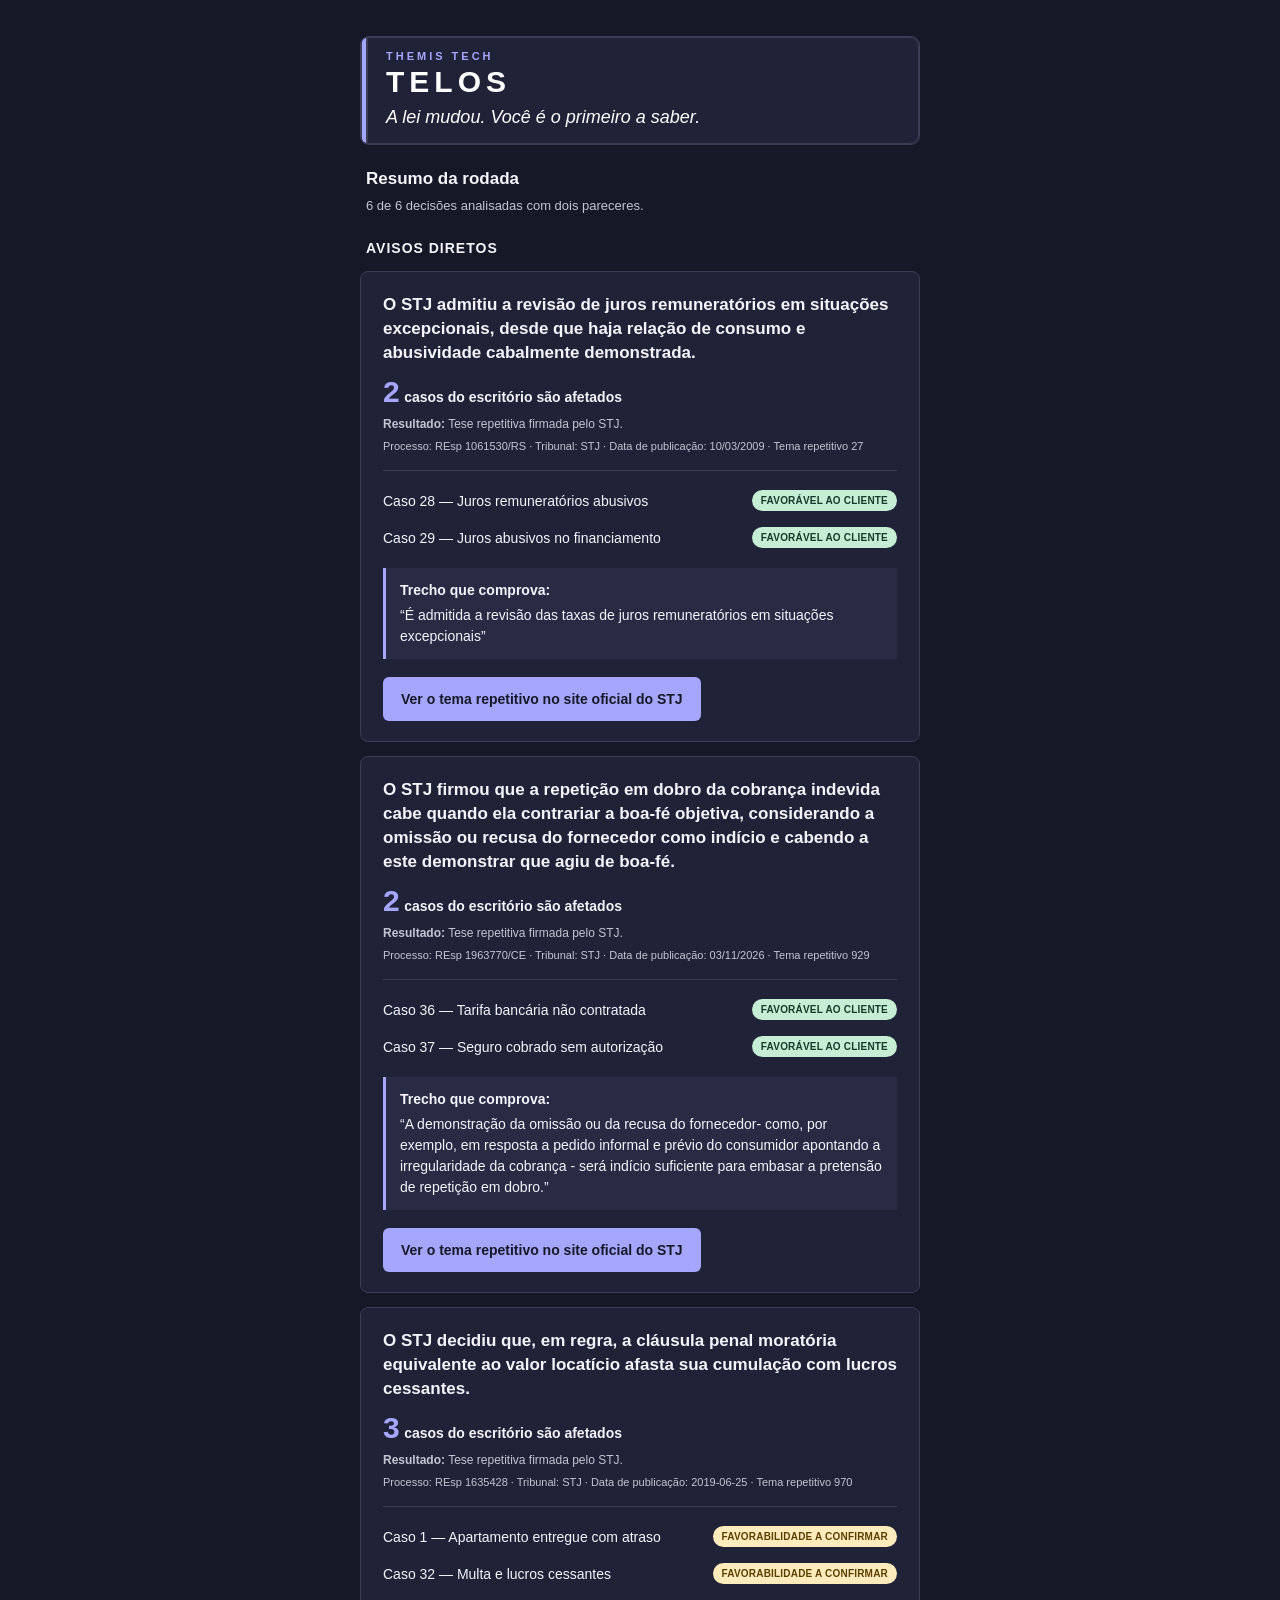
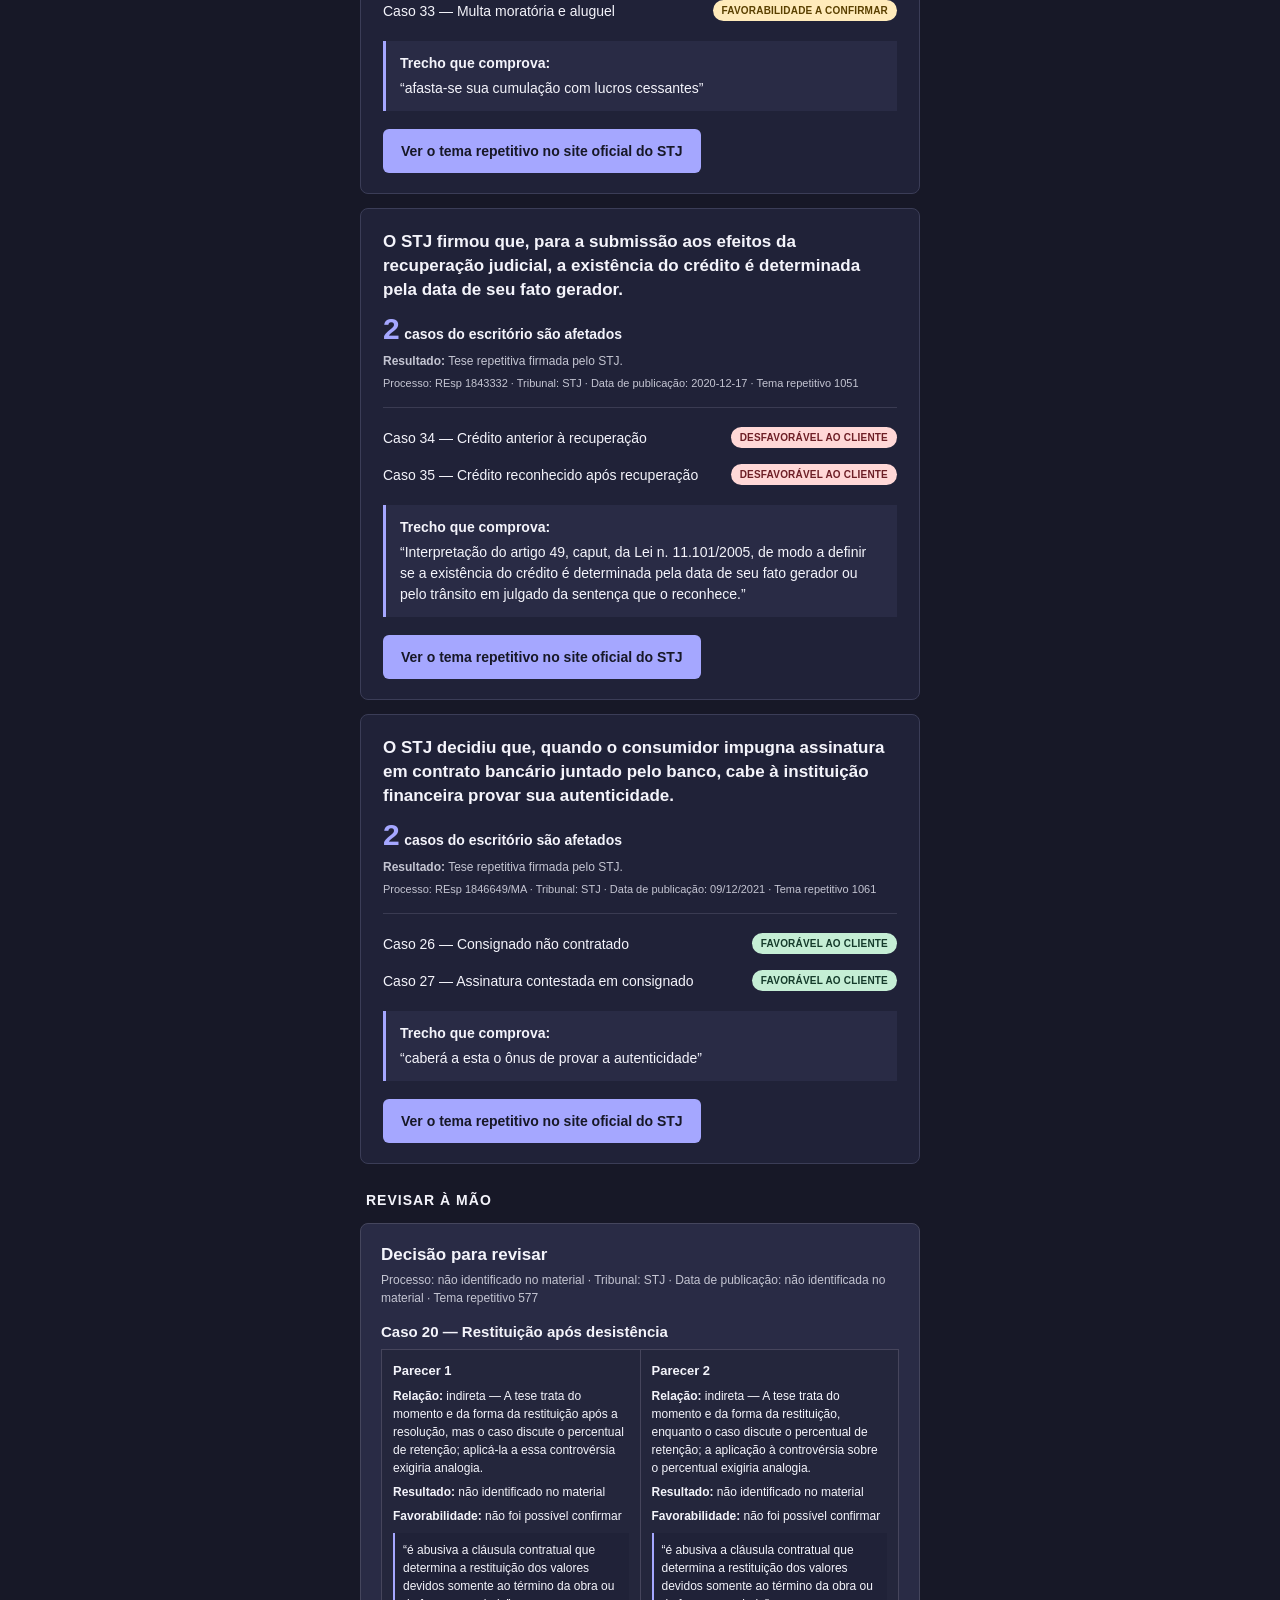
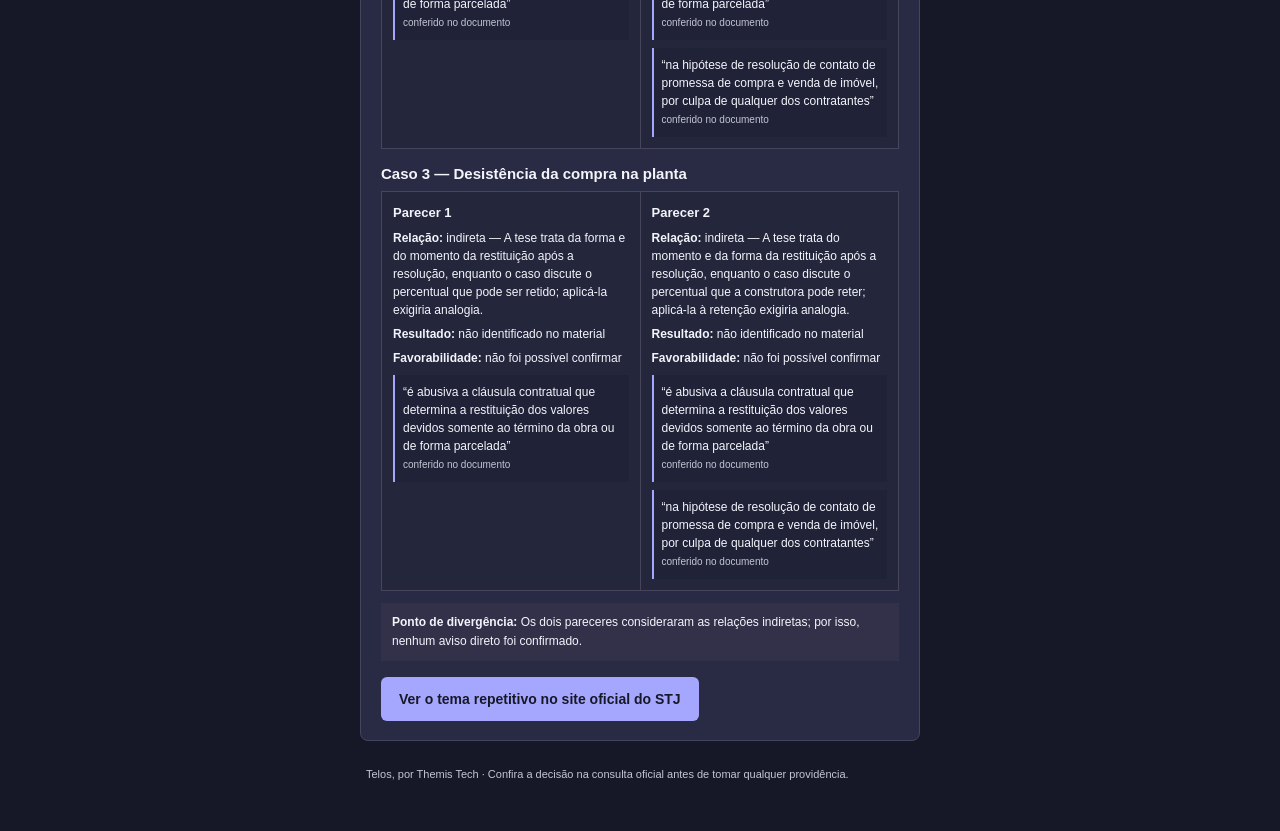
==== commit 3108f433: "Atualiza frase do Telos" ====
--- a/email_exemplo.html
+++ b/email_exemplo.html
@@ -1 +1 @@
-<!doctype html><html lang="pt-BR"><head><meta charset="utf-8"><meta name="viewport" content="width=device-width,initial-scale=1.0"><meta name="color-scheme" content="dark"><meta name="supported-color-schemes" content="dark"><title>Resumo da rodada do Telos</title></head><body style="margin:0;padding:0;background-color:#171827;color:#f4f4fb;"><table role="presentation" width="100%" cellpadding="0" cellspacing="0" border="0" bgcolor="#171827" style="width:100%;background-color:#171827;color:#f4f4fb;"><tr><td align="center" style="padding:24px 12px;"><table role="presentation" width="600" cellpadding="0" cellspacing="0" border="0" bgcolor="#171827" style="width:100%;max-width:600px;border-collapse:collapse;background-color:#171827;color:#f4f4fb;"><tr><td bgcolor="#171827" style="padding:12px 20px 8px;background-color:#171827;"><table role="presentation" width="100%" cellpadding="0" cellspacing="0" border="1" bordercolor="#3b3d57" bgcolor="#202238" style="width:100%;border-collapse:separate;background-color:#202238;border:1px solid #3b3d57;border-radius:9px;"><tr><td width="4" bgcolor="#a5a7ff" style="width:4px;background-color:#a5a7ff;font-size:0;line-height:0;border-radius:9px 0 0 9px;">&nbsp;</td><td style="padding:12px 18px 13px;border-radius:0 9px 9px 0;"><div style="font-family:Montserrat,Arial,Helvetica,sans-serif;font-size:11px;letter-spacing:3px;font-weight:bold;color:#a5a7ff;">THEMIS TECH</div><div style="padding-top:3px;font-family:Montserrat,Arial,Helvetica,sans-serif;font-size:30px;font-weight:bold;letter-spacing:5px;color:#ffffff;">TELOS</div><div style="padding-top:5px;font-family:Montserrat,Arial,Helvetica,sans-serif;font-size:18px;line-height:26px;font-style:italic;color:#ffffff;">A lei mudou. Seus casos já sabem.</div></td></tr></table></td></tr><tr><td bgcolor="#171827" style="padding:14px 26px 8px;background-color:#171827;font-family:Montserrat,Arial,Helvetica,sans-serif;color:#f4f4fb;"><div style="font-size:17px;font-weight:bold;line-height:24px;">Resumo da rodada</div><div style="padding-top:5px;font-size:13px;line-height:20px;color:#c4c5d2;">6 de 6 decisões analisadas com dois pareceres.</div></td></tr><tr><td bgcolor="#171827" style="padding:16px 26px 8px;background-color:#171827;font-family:Montserrat,Arial,Helvetica,sans-serif;font-size:14px;font-weight:bold;letter-spacing:1px;color:#f4f4fb;">AVISOS DIRETOS</td></tr><tr><td style="padding:7px 20px;"><table role="presentation" width="100%" cellpadding="0" cellspacing="0" border="0" bgcolor="#202238" style="width:100%;background-color:#202238;border:1px solid #3b3d57;border-radius:8px;"><tr><td style="padding:21px 22px 20px;"><div style="font-family:Montserrat,Arial,Helvetica,sans-serif;font-size:17px;font-weight:bold;line-height:24px;color:#f4f4fb;">O STJ admitiu a revisão de juros remuneratórios em situações excepcionais, desde que haja relação de consumo e abusividade cabalmente demonstrada.</div><div style="padding-top:10px;font-family:Montserrat,Arial,Helvetica,sans-serif;color:#f4f4fb;"><span style="font-size:30px;font-weight:bold;line-height:34px;color:#a5a7ff;">2</span> <span style="font-size:14px;font-weight:bold;line-height:22px;">casos do escritório são afetados</span></div><div style="padding-top:6px;font-family:Montserrat,Arial,Helvetica,sans-serif;font-size:12px;line-height:18px;color:#c4c5d2;"><strong>Resultado:</strong> Tese repetitiva firmada pelo STJ.</div><div style="padding-top:5px;font-family:Montserrat,Arial,Helvetica,sans-serif;font-size:11px;line-height:17px;color:#c4c5d2;">Processo: REsp 1061530/RS · Tribunal: STJ · Data de publicação: 10/03/2009 · Tema repetitivo 27</div><div style="margin-top:15px;padding-top:11px;border-top:1px solid #3a3b52;"><table role="presentation" width="100%" cellpadding="0" cellspacing="0" border="0" style="width:100%;border-collapse:collapse;"><tr><td valign="middle" style="padding:8px 6px 8px 0;font-family:Montserrat,Arial,Helvetica,sans-serif;font-size:14px;line-height:20px;color:#f4f4fb;">Caso 28 — Juros remuneratórios abusivos</td><td align="right" valign="middle" style="padding:8px 0 8px 6px;text-align:right;"><span style="display:inline-block;padding:5px 9px;background-color:#c5eed5;color:#153b2b;border-radius:20px;font-family:Montserrat,Arial,Helvetica,sans-serif;font-size:10px;font-weight:bold;letter-spacing:.2px;white-space:nowrap;">FAVORÁVEL AO CLIENTE</span></td></tr><tr><td valign="middle" style="padding:8px 6px 8px 0;font-family:Montserrat,Arial,Helvetica,sans-serif;font-size:14px;line-height:20px;color:#f4f4fb;">Caso 29 — Juros abusivos no financiamento</td><td align="right" valign="middle" style="padding:8px 0 8px 6px;text-align:right;"><span style="display:inline-block;padding:5px 9px;background-color:#c5eed5;color:#153b2b;border-radius:20px;font-family:Montserrat,Arial,Helvetica,sans-serif;font-size:10px;font-weight:bold;letter-spacing:.2px;white-space:nowrap;">FAVORÁVEL AO CLIENTE</span></td></tr></table></div><div style="margin-top:12px;padding:12px 14px;background-color:#292b45;border-left:3px solid #a5a7ff;font-family:Montserrat,Arial,Helvetica,sans-serif;font-size:14px;line-height:21px;color:#f4f4fb;"><strong>Trecho que comprova:</strong><div style="padding-top:4px;">“É admitida a revisão das taxas de juros remuneratórios em situações excepcionais”</div></div><div style="padding-top:18px;"><table role="presentation" cellpadding="0" cellspacing="0" border="0"><tr><td bgcolor="#a5a7ff" style="border-radius:6px;background-color:#a5a7ff;"><a href="https://processo.stj.jus.br/repetitivos/temas_repetitivos/pesquisa.jsp?cod_tema_inicial=27&amp;cod_tema_final=27&amp;novaConsulta=true&amp;tipo_pesquisa=T" style="display:inline-block;padding:12px 18px;font-family:Montserrat,Arial,Helvetica,sans-serif;font-size:14px;font-weight:bold;line-height:20px;color:#171827;text-decoration:none;border-radius:6px;">Ver o tema repetitivo no site oficial do STJ</a></td></tr></table></div></td></tr></table></td></tr><tr><td style="padding:7px 20px;"><table role="presentation" width="100%" cellpadding="0" cellspacing="0" border="0" bgcolor="#202238" style="width:100%;background-color:#202238;border:1px solid #3b3d57;border-radius:8px;"><tr><td style="padding:21px 22px 20px;"><div style="font-family:Montserrat,Arial,Helvetica,sans-serif;font-size:17px;font-weight:bold;line-height:24px;color:#f4f4fb;">O STJ firmou que a repetição em dobro da cobrança indevida cabe quando ela contrariar a boa-fé objetiva, considerando a omissão ou recusa do fornecedor como indício e cabendo a este demonstrar que agiu de boa-fé.</div><div style="padding-top:10px;font-family:Montserrat,Arial,Helvetica,sans-serif;color:#f4f4fb;"><span style="font-size:30px;font-weight:bold;line-height:34px;color:#a5a7ff;">2</span> <span style="font-size:14px;font-weight:bold;line-height:22px;">casos do escritório são afetados</span></div><div style="padding-top:6px;font-family:Montserrat,Arial,Helvetica,sans-serif;font-size:12px;line-height:18px;color:#c4c5d2;"><strong>Resultado:</strong> Tese repetitiva firmada pelo STJ.</div><div style="padding-top:5px;font-family:Montserrat,Arial,Helvetica,sans-serif;font-size:11px;line-height:17px;color:#c4c5d2;">Processo: REsp 1963770/CE · Tribunal: STJ · Data de publicação: 03/11/2026 · Tema repetitivo 929</div><div style="margin-top:15px;padding-top:11px;border-top:1px solid #3a3b52;"><table role="presentation" width="100%" cellpadding="0" cellspacing="0" border="0" style="width:100%;border-collapse:collapse;"><tr><td valign="middle" style="padding:8px 6px 8px 0;font-family:Montserrat,Arial,Helvetica,sans-serif;font-size:14px;line-height:20px;color:#f4f4fb;">Caso 36 — Tarifa bancária não contratada</td><td align="right" valign="middle" style="padding:8px 0 8px 6px;text-align:right;"><span style="display:inline-block;padding:5px 9px;background-color:#c5eed5;color:#153b2b;border-radius:20px;font-family:Montserrat,Arial,Helvetica,sans-serif;font-size:10px;font-weight:bold;letter-spacing:.2px;white-space:nowrap;">FAVORÁVEL AO CLIENTE</span></td></tr><tr><td valign="middle" style="padding:8px 6px 8px 0;font-family:Montserrat,Arial,Helvetica,sans-serif;font-size:14px;line-height:20px;color:#f4f4fb;">Caso 37 — Seguro cobrado sem autorização</td><td align="right" valign="middle" style="padding:8px 0 8px 6px;text-align:right;"><span style="display:inline-block;padding:5px 9px;background-color:#c5eed5;color:#153b2b;border-radius:20px;font-family:Montserrat,Arial,Helvetica,sans-serif;font-size:10px;font-weight:bold;letter-spacing:.2px;white-space:nowrap;">FAVORÁVEL AO CLIENTE</span></td></tr></table></div><div style="margin-top:12px;padding:12px 14px;background-color:#292b45;border-left:3px solid #a5a7ff;font-family:Montserrat,Arial,Helvetica,sans-serif;font-size:14px;line-height:21px;color:#f4f4fb;"><strong>Trecho que comprova:</strong><div style="padding-top:4px;">“A demonstração da omissão ou da recusa do fornecedor- como, por exemplo, em resposta a pedido informal e prévio do consumidor apontando a irregularidade da cobrança - será indício suficiente para embasar a pretensão de repetição em dobro.”</div></div><div style="padding-top:18px;"><table role="presentation" cellpadding="0" cellspacing="0" border="0"><tr><td bgcolor="#a5a7ff" style="border-radius:6px;background-color:#a5a7ff;"><a href="https://processo.stj.jus.br/repetitivos/temas_repetitivos/pesquisa.jsp?cod_tema_inicial=929&amp;cod_tema_final=929&amp;novaConsulta=true&amp;tipo_pesquisa=T" style="display:inline-block;padding:12px 18px;font-family:Montserrat,Arial,Helvetica,sans-serif;font-size:14px;font-weight:bold;line-height:20px;color:#171827;text-decoration:none;border-radius:6px;">Ver o tema repetitivo no site oficial do STJ</a></td></tr></table></div></td></tr></table></td></tr><tr><td style="padding:7px 20px;"><table role="presentation" width="100%" cellpadding="0" cellspacing="0" border="0" bgcolor="#202238" style="width:100%;background-color:#202238;border:1px solid #3b3d57;border-radius:8px;"><tr><td style="padding:21px 22px 20px;"><div style="font-family:Montserrat,Arial,Helvetica,sans-serif;font-size:17px;font-weight:bold;line-height:24px;color:#f4f4fb;">O STJ decidiu que, em regra, a cláusula penal moratória equivalente ao valor locatício afasta sua cumulação com lucros cessantes.</div><div style="padding-top:10px;font-family:Montserrat,Arial,Helvetica,sans-serif;color:#f4f4fb;"><span style="font-size:30px;font-weight:bold;line-height:34px;color:#a5a7ff;">3</span> <span style="font-size:14px;font-weight:bold;line-height:22px;">casos do escritório são afetados</span></div><div style="padding-top:6px;font-family:Montserrat,Arial,Helvetica,sans-serif;font-size:12px;line-height:18px;color:#c4c5d2;"><strong>Resultado:</strong> Tese repetitiva firmada pelo STJ.</div><div style="padding-top:5px;font-family:Montserrat,Arial,Helvetica,sans-serif;font-size:11px;line-height:17px;color:#c4c5d2;">Processo: REsp 1635428 · Tribunal: STJ · Data de publicação: 2019-06-25 · Tema repetitivo 970</div><div style="margin-top:15px;padding-top:11px;border-top:1px solid #3a3b52;"><table role="presentation" width="100%" cellpadding="0" cellspacing="0" border="0" style="width:100%;border-collapse:collapse;"><tr><td valign="middle" style="padding:8px 6px 8px 0;font-family:Montserrat,Arial,Helvetica,sans-serif;font-size:14px;line-height:20px;color:#f4f4fb;">Caso 1 — Apartamento entregue com atraso</td><td align="right" valign="middle" style="padding:8px 0 8px 6px;text-align:right;"><span style="display:inline-block;padding:5px 9px;background-color:#ffebbb;color:#5a4000;border-radius:20px;font-family:Montserrat,Arial,Helvetica,sans-serif;font-size:10px;font-weight:bold;letter-spacing:.2px;white-space:nowrap;">FAVORABILIDADE A CONFIRMAR</span></td></tr><tr><td valign="middle" style="padding:8px 6px 8px 0;font-family:Montserrat,Arial,Helvetica,sans-serif;font-size:14px;line-height:20px;color:#f4f4fb;">Caso 32 — Multa e lucros cessantes</td><td align="right" valign="middle" style="padding:8px 0 8px 6px;text-align:right;"><span style="display:inline-block;padding:5px 9px;background-color:#ffebbb;color:#5a4000;border-radius:20px;font-family:Montserrat,Arial,Helvetica,sans-serif;font-size:10px;font-weight:bold;letter-spacing:.2px;white-space:nowrap;">FAVORABILIDADE A CONFIRMAR</span></td></tr><tr><td valign="middle" style="padding:8px 6px 8px 0;font-family:Montserrat,Arial,Helvetica,sans-serif;font-size:14px;line-height:20px;color:#f4f4fb;">Caso 33 — Multa moratória e aluguel</td><td align="right" valign="middle" style="padding:8px 0 8px 6px;text-align:right;"><span style="display:inline-block;padding:5px 9px;background-color:#ffebbb;color:#5a4000;border-radius:20px;font-family:Montserrat,Arial,Helvetica,sans-serif;font-size:10px;font-weight:bold;letter-spacing:.2px;white-space:nowrap;">FAVORABILIDADE A CONFIRMAR</span></td></tr></table></div><div style="margin-top:12px;padding:12px 14px;background-color:#292b45;border-left:3px solid #a5a7ff;font-family:Montserrat,Arial,Helvetica,sans-serif;font-size:14px;line-height:21px;color:#f4f4fb;"><strong>Trecho que comprova:</strong><div style="padding-top:4px;">“afasta-se sua cumulação com lucros cessantes”</div></div><div style="padding-top:18px;"><table role="presentation" cellpadding="0" cellspacing="0" border="0"><tr><td bgcolor="#a5a7ff" style="border-radius:6px;background-color:#a5a7ff;"><a href="https://processo.stj.jus.br/repetitivos/temas_repetitivos/pesquisa.jsp?cod_tema_inicial=970&amp;cod_tema_final=970&amp;novaConsulta=true&amp;tipo_pesquisa=T" style="display:inline-block;padding:12px 18px;font-family:Montserrat,Arial,Helvetica,sans-serif;font-size:14px;font-weight:bold;line-height:20px;color:#171827;text-decoration:none;border-radius:6px;">Ver o tema repetitivo no site oficial do STJ</a></td></tr></table></div></td></tr></table></td></tr><tr><td style="padding:7px 20px;"><table role="presentation" width="100%" cellpadding="0" cellspacing="0" border="0" bgcolor="#202238" style="width:100%;background-color:#202238;border:1px solid #3b3d57;border-radius:8px;"><tr><td style="padding:21px 22px 20px;"><div style="font-family:Montserrat,Arial,Helvetica,sans-serif;font-size:17px;font-weight:bold;line-height:24px;color:#f4f4fb;">O STJ firmou que, para a submissão aos efeitos da recuperação judicial, a existência do crédito é determinada pela data de seu fato gerador.</div><div style="padding-top:10px;font-family:Montserrat,Arial,Helvetica,sans-serif;color:#f4f4fb;"><span style="font-size:30px;font-weight:bold;line-height:34px;color:#a5a7ff;">2</span> <span style="font-size:14px;font-weight:bold;line-height:22px;">casos do escritório são afetados</span></div><div style="padding-top:6px;font-family:Montserrat,Arial,Helvetica,sans-serif;font-size:12px;line-height:18px;color:#c4c5d2;"><strong>Resultado:</strong> Tese repetitiva firmada pelo STJ.</div><div style="padding-top:5px;font-family:Montserrat,Arial,Helvetica,sans-serif;font-size:11px;line-height:17px;color:#c4c5d2;">Processo: REsp 1843332 · Tribunal: STJ · Data de publicação: 2020-12-17 · Tema repetitivo 1051</div><div style="margin-top:15px;padding-top:11px;border-top:1px solid #3a3b52;"><table role="presentation" width="100%" cellpadding="0" cellspacing="0" border="0" style="width:100%;border-collapse:collapse;"><tr><td valign="middle" style="padding:8px 6px 8px 0;font-family:Montserrat,Arial,Helvetica,sans-serif;font-size:14px;line-height:20px;color:#f4f4fb;">Caso 34 — Crédito anterior à recuperação</td><td align="right" valign="middle" style="padding:8px 0 8px 6px;text-align:right;"><span style="display:inline-block;padding:5px 9px;background-color:#ffd8d7;color:#6d1f26;border-radius:20px;font-family:Montserrat,Arial,Helvetica,sans-serif;font-size:10px;font-weight:bold;letter-spacing:.2px;white-space:nowrap;">DESFAVORÁVEL AO CLIENTE</span></td></tr><tr><td valign="middle" style="padding:8px 6px 8px 0;font-family:Montserrat,Arial,Helvetica,sans-serif;font-size:14px;line-height:20px;color:#f4f4fb;">Caso 35 — Crédito reconhecido após recuperação</td><td align="right" valign="middle" style="padding:8px 0 8px 6px;text-align:right;"><span style="display:inline-block;padding:5px 9px;background-color:#ffd8d7;color:#6d1f26;border-radius:20px;font-family:Montserrat,Arial,Helvetica,sans-serif;font-size:10px;font-weight:bold;letter-spacing:.2px;white-space:nowrap;">DESFAVORÁVEL AO CLIENTE</span></td></tr></table></div><div style="margin-top:12px;padding:12px 14px;background-color:#292b45;border-left:3px solid #a5a7ff;font-family:Montserrat,Arial,Helvetica,sans-serif;font-size:14px;line-height:21px;color:#f4f4fb;"><strong>Trecho que comprova:</strong><div style="padding-top:4px;">“Interpretação do artigo 49, caput, da Lei n. 11.101/2005, de modo a definir se a existência do crédito é determinada pela data de seu fato gerador ou pelo trânsito em julgado da sentença que o reconhece.”</div></div><div style="padding-top:18px;"><table role="presentation" cellpadding="0" cellspacing="0" border="0"><tr><td bgcolor="#a5a7ff" style="border-radius:6px;background-color:#a5a7ff;"><a href="https://processo.stj.jus.br/repetitivos/temas_repetitivos/pesquisa.jsp?cod_tema_inicial=1051&amp;cod_tema_final=1051&amp;novaConsulta=true&amp;tipo_pesquisa=T" style="display:inline-block;padding:12px 18px;font-family:Montserrat,Arial,Helvetica,sans-serif;font-size:14px;font-weight:bold;line-height:20px;color:#171827;text-decoration:none;border-radius:6px;">Ver o tema repetitivo no site oficial do STJ</a></td></tr></table></div></td></tr></table></td></tr><tr><td style="padding:7px 20px;"><table role="presentation" width="100%" cellpadding="0" cellspacing="0" border="0" bgcolor="#202238" style="width:100%;background-color:#202238;border:1px solid #3b3d57;border-radius:8px;"><tr><td style="padding:21px 22px 20px;"><div style="font-family:Montserrat,Arial,Helvetica,sans-serif;font-size:17px;font-weight:bold;line-height:24px;color:#f4f4fb;">O STJ decidiu que, quando o consumidor impugna assinatura em contrato bancário juntado pelo banco, cabe à instituição financeira provar sua autenticidade.</div><div style="padding-top:10px;font-family:Montserrat,Arial,Helvetica,sans-serif;color:#f4f4fb;"><span style="font-size:30px;font-weight:bold;line-height:34px;color:#a5a7ff;">2</span> <span style="font-size:14px;font-weight:bold;line-height:22px;">casos do escritório são afetados</span></div><div style="padding-top:6px;font-family:Montserrat,Arial,Helvetica,sans-serif;font-size:12px;line-height:18px;color:#c4c5d2;"><strong>Resultado:</strong> Tese repetitiva firmada pelo STJ.</div><div style="padding-top:5px;font-family:Montserrat,Arial,Helvetica,sans-serif;font-size:11px;line-height:17px;color:#c4c5d2;">Processo: REsp 1846649/MA · Tribunal: STJ · Data de publicação: 09/12/2021 · Tema repetitivo 1061</div><div style="margin-top:15px;padding-top:11px;border-top:1px solid #3a3b52;"><table role="presentation" width="100%" cellpadding="0" cellspacing="0" border="0" style="width:100%;border-collapse:collapse;"><tr><td valign="middle" style="padding:8px 6px 8px 0;font-family:Montserrat,Arial,Helvetica,sans-serif;font-size:14px;line-height:20px;color:#f4f4fb;">Caso 26 — Consignado não contratado</td><td align="right" valign="middle" style="padding:8px 0 8px 6px;text-align:right;"><span style="display:inline-block;padding:5px 9px;background-color:#c5eed5;color:#153b2b;border-radius:20px;font-family:Montserrat,Arial,Helvetica,sans-serif;font-size:10px;font-weight:bold;letter-spacing:.2px;white-space:nowrap;">FAVORÁVEL AO CLIENTE</span></td></tr><tr><td valign="middle" style="padding:8px 6px 8px 0;font-family:Montserrat,Arial,Helvetica,sans-serif;font-size:14px;line-height:20px;color:#f4f4fb;">Caso 27 — Assinatura contestada em consignado</td><td align="right" valign="middle" style="padding:8px 0 8px 6px;text-align:right;"><span style="display:inline-block;padding:5px 9px;background-color:#c5eed5;color:#153b2b;border-radius:20px;font-family:Montserrat,Arial,Helvetica,sans-serif;font-size:10px;font-weight:bold;letter-spacing:.2px;white-space:nowrap;">FAVORÁVEL AO CLIENTE</span></td></tr></table></div><div style="margin-top:12px;padding:12px 14px;background-color:#292b45;border-left:3px solid #a5a7ff;font-family:Montserrat,Arial,Helvetica,sans-serif;font-size:14px;line-height:21px;color:#f4f4fb;"><strong>Trecho que comprova:</strong><div style="padding-top:4px;">“caberá a esta o ônus de provar a autenticidade”</div></div><div style="padding-top:18px;"><table role="presentation" cellpadding="0" cellspacing="0" border="0"><tr><td bgcolor="#a5a7ff" style="border-radius:6px;background-color:#a5a7ff;"><a href="https://processo.stj.jus.br/repetitivos/temas_repetitivos/pesquisa.jsp?cod_tema_inicial=1061&amp;cod_tema_final=1061&amp;novaConsulta=true&amp;tipo_pesquisa=T" style="display:inline-block;padding:12px 18px;font-family:Montserrat,Arial,Helvetica,sans-serif;font-size:14px;font-weight:bold;line-height:20px;color:#171827;text-decoration:none;border-radius:6px;">Ver o tema repetitivo no site oficial do STJ</a></td></tr></table></div></td></tr></table></td></tr><tr><td bgcolor="#171827" style="padding:21px 26px 8px;background-color:#171827;font-family:Montserrat,Arial,Helvetica,sans-serif;font-size:14px;font-weight:bold;letter-spacing:1px;color:#f4f4fb;">REVISAR À MÃO</td></tr><tr><td style="padding:7px 20px;"><table role="presentation" width="100%" cellpadding="0" cellspacing="0" border="0" bgcolor="#292b45" style="width:100%;background-color:#292b45;border:1px solid #45465d;border-radius:8px;"><tr><td style="padding:19px 20px;"><div style="font-family:Montserrat,Arial,Helvetica,sans-serif;font-size:17px;font-weight:bold;line-height:23px;color:#f4f4fb;">Decisão para revisar</div><div style="padding-top:5px;font-family:Montserrat,Arial,Helvetica,sans-serif;font-size:12px;line-height:18px;color:#c4c5d2;">Processo: não identificado no material · Tribunal: STJ · Data de publicação: não identificada no material · Tema repetitivo 577</div><div style="padding-top:14px;font-family:Montserrat,Arial,Helvetica,sans-serif;font-size:15px;font-weight:bold;line-height:21px;color:#f4f4fb;">Caso 20 — Restituição após desistência</div><table role="presentation" width="100%" cellpadding="0" cellspacing="0" border="0" style="width:100%;margin-top:7px;border-collapse:collapse;"><tr><td width="50%" valign="top" bgcolor="#24263c" style="width:50%;padding:11px;background-color:#24263c;border:1px solid #46455c;"><div style="font-family:Montserrat,Arial,Helvetica,sans-serif;font-size:13px;font-weight:bold;line-height:19px;color:#f4f4fb;">Parecer 1</div><div style="padding-top:7px;font-family:Montserrat,Arial,Helvetica,sans-serif;font-size:12px;line-height:18px;color:#f4f4fb;"><strong>Relação:</strong> indireta — A tese trata do momento e da forma da restituição após a resolução, mas o caso discute o percentual de retenção; aplicá-la a essa controvérsia exigiria analogia.</div><div style="padding-top:6px;font-family:Montserrat,Arial,Helvetica,sans-serif;font-size:12px;line-height:18px;color:#f4f4fb;"><strong>Resultado:</strong> não identificado no material</div><div style="padding-top:6px;font-family:Montserrat,Arial,Helvetica,sans-serif;font-size:12px;line-height:18px;color:#f4f4fb;"><strong>Favorabilidade:</strong> não foi possível confirmar</div><div style="margin-top:8px;padding:8px;background-color:#202238;border-left:2px solid #a5a7ff;font-family:Montserrat,Arial,Helvetica,sans-serif;font-size:12px;line-height:18px;color:#f4f4fb;">“é abusiva a cláusula contratual que determina a restituição dos valores devidos somente ao término da obra ou de forma parcelada”<br><span style="font-family:Montserrat,Arial,Helvetica,sans-serif;font-size:10px;color:#c4c5d2;">conferido no documento</span></div></td><td width="50%" valign="top" bgcolor="#24263c" style="width:50%;padding:11px;background-color:#24263c;border:1px solid #46455c;"><div style="font-family:Montserrat,Arial,Helvetica,sans-serif;font-size:13px;font-weight:bold;line-height:19px;color:#f4f4fb;">Parecer 2</div><div style="padding-top:7px;font-family:Montserrat,Arial,Helvetica,sans-serif;font-size:12px;line-height:18px;color:#f4f4fb;"><strong>Relação:</strong> indireta — A tese trata do momento e da forma da restituição, enquanto o caso discute o percentual de retenção; a aplicação à controvérsia sobre o percentual exigiria analogia.</div><div style="padding-top:6px;font-family:Montserrat,Arial,Helvetica,sans-serif;font-size:12px;line-height:18px;color:#f4f4fb;"><strong>Resultado:</strong> não identificado no material</div><div style="padding-top:6px;font-family:Montserrat,Arial,Helvetica,sans-serif;font-size:12px;line-height:18px;color:#f4f4fb;"><strong>Favorabilidade:</strong> não foi possível confirmar</div><div style="margin-top:8px;padding:8px;background-color:#202238;border-left:2px solid #a5a7ff;font-family:Montserrat,Arial,Helvetica,sans-serif;font-size:12px;line-height:18px;color:#f4f4fb;">“é abusiva a cláusula contratual que determina a restituição dos valores devidos somente ao término da obra ou de forma parcelada”<br><span style="font-family:Montserrat,Arial,Helvetica,sans-serif;font-size:10px;color:#c4c5d2;">conferido no documento</span></div><div style="margin-top:8px;padding:8px;background-color:#202238;border-left:2px solid #a5a7ff;font-family:Montserrat,Arial,Helvetica,sans-serif;font-size:12px;line-height:18px;color:#f4f4fb;">“na hipótese de resolução de contato de promessa de compra e venda de imóvel, por culpa de qualquer dos contratantes”<br><span style="font-family:Montserrat,Arial,Helvetica,sans-serif;font-size:10px;color:#c4c5d2;">conferido no documento</span></div></td></tr></table><div style="padding-top:14px;font-family:Montserrat,Arial,Helvetica,sans-serif;font-size:15px;font-weight:bold;line-height:21px;color:#f4f4fb;">Caso 3 — Desistência da compra na planta</div><table role="presentation" width="100%" cellpadding="0" cellspacing="0" border="0" style="width:100%;margin-top:7px;border-collapse:collapse;"><tr><td width="50%" valign="top" bgcolor="#24263c" style="width:50%;padding:11px;background-color:#24263c;border:1px solid #46455c;"><div style="font-family:Montserrat,Arial,Helvetica,sans-serif;font-size:13px;font-weight:bold;line-height:19px;color:#f4f4fb;">Parecer 1</div><div style="padding-top:7px;font-family:Montserrat,Arial,Helvetica,sans-serif;font-size:12px;line-height:18px;color:#f4f4fb;"><strong>Relação:</strong> indireta — A tese trata da forma e do momento da restituição após a resolução, enquanto o caso discute o percentual que pode ser retido; aplicá-la exigiria analogia.</div><div style="padding-top:6px;font-family:Montserrat,Arial,Helvetica,sans-serif;font-size:12px;line-height:18px;color:#f4f4fb;"><strong>Resultado:</strong> não identificado no material</div><div style="padding-top:6px;font-family:Montserrat,Arial,Helvetica,sans-serif;font-size:12px;line-height:18px;color:#f4f4fb;"><strong>Favorabilidade:</strong> não foi possível confirmar</div><div style="margin-top:8px;padding:8px;background-color:#202238;border-left:2px solid #a5a7ff;font-family:Montserrat,Arial,Helvetica,sans-serif;font-size:12px;line-height:18px;color:#f4f4fb;">“é abusiva a cláusula contratual que determina a restituição dos valores devidos somente ao término da obra ou de forma parcelada”<br><span style="font-family:Montserrat,Arial,Helvetica,sans-serif;font-size:10px;color:#c4c5d2;">conferido no documento</span></div></td><td width="50%" valign="top" bgcolor="#24263c" style="width:50%;padding:11px;background-color:#24263c;border:1px solid #46455c;"><div style="font-family:Montserrat,Arial,Helvetica,sans-serif;font-size:13px;font-weight:bold;line-height:19px;color:#f4f4fb;">Parecer 2</div><div style="padding-top:7px;font-family:Montserrat,Arial,Helvetica,sans-serif;font-size:12px;line-height:18px;color:#f4f4fb;"><strong>Relação:</strong> indireta — A tese trata do momento e da forma da restituição após a resolução, enquanto o caso discute o percentual que a construtora pode reter; aplicá-la à retenção exigiria analogia.</div><div style="padding-top:6px;font-family:Montserrat,Arial,Helvetica,sans-serif;font-size:12px;line-height:18px;color:#f4f4fb;"><strong>Resultado:</strong> não identificado no material</div><div style="padding-top:6px;font-family:Montserrat,Arial,Helvetica,sans-serif;font-size:12px;line-height:18px;color:#f4f4fb;"><strong>Favorabilidade:</strong> não foi possível confirmar</div><div style="margin-top:8px;padding:8px;background-color:#202238;border-left:2px solid #a5a7ff;font-family:Montserrat,Arial,Helvetica,sans-serif;font-size:12px;line-height:18px;color:#f4f4fb;">“é abusiva a cláusula contratual que determina a restituição dos valores devidos somente ao término da obra ou de forma parcelada”<br><span style="font-family:Montserrat,Arial,Helvetica,sans-serif;font-size:10px;color:#c4c5d2;">conferido no documento</span></div><div style="margin-top:8px;padding:8px;background-color:#202238;border-left:2px solid #a5a7ff;font-family:Montserrat,Arial,Helvetica,sans-serif;font-size:12px;line-height:18px;color:#f4f4fb;">“na hipótese de resolução de contato de promessa de compra e venda de imóvel, por culpa de qualquer dos contratantes”<br><span style="font-family:Montserrat,Arial,Helvetica,sans-serif;font-size:10px;color:#c4c5d2;">conferido no documento</span></div></td></tr></table><div style="margin-top:12px;padding:10px 11px;background-color:#33304a;font-family:Montserrat,Arial,Helvetica,sans-serif;font-size:12px;line-height:19px;color:#f4f4fb;"><strong>Ponto de divergência:</strong> Os dois pareceres consideraram as relações indiretas; por isso, nenhum aviso direto foi confirmado.</div><div style="padding-top:16px;"><table role="presentation" cellpadding="0" cellspacing="0" border="0"><tr><td bgcolor="#a5a7ff" style="border-radius:6px;background-color:#a5a7ff;"><a href="https://processo.stj.jus.br/repetitivos/temas_repetitivos/pesquisa.jsp?cod_tema_inicial=577&amp;cod_tema_final=577&amp;novaConsulta=true&amp;tipo_pesquisa=T" style="display:inline-block;padding:12px 18px;font-family:Montserrat,Arial,Helvetica,sans-serif;font-size:14px;font-weight:bold;line-height:20px;color:#171827;text-decoration:none;border-radius:6px;">Ver o tema repetitivo no site oficial do STJ</a></td></tr></table></div></td></tr></table></td></tr><tr><td style="padding:18px 26px 24px;font-family:Montserrat,Arial,Helvetica,sans-serif;font-size:11px;line-height:17px;color:#c4c5d2;">Telos, por Themis Tech · Confira a decisão na consulta oficial antes de tomar qualquer providência.</td></tr></table></td></tr></table></body></html>
+<!doctype html><html lang="pt-BR"><head><meta charset="utf-8"><meta name="viewport" content="width=device-width,initial-scale=1.0"><meta name="color-scheme" content="dark"><meta name="supported-color-schemes" content="dark"><title>Resumo da rodada do Telos</title></head><body style="margin:0;padding:0;background-color:#171827;color:#f4f4fb;"><table role="presentation" width="100%" cellpadding="0" cellspacing="0" border="0" bgcolor="#171827" style="width:100%;background-color:#171827;color:#f4f4fb;"><tr><td align="center" style="padding:24px 12px;"><table role="presentation" width="600" cellpadding="0" cellspacing="0" border="0" bgcolor="#171827" style="width:100%;max-width:600px;border-collapse:collapse;background-color:#171827;color:#f4f4fb;"><tr><td bgcolor="#171827" style="padding:12px 20px 8px;background-color:#171827;"><table role="presentation" width="100%" cellpadding="0" cellspacing="0" border="1" bordercolor="#3b3d57" bgcolor="#202238" style="width:100%;border-collapse:separate;background-color:#202238;border:1px solid #3b3d57;border-radius:9px;"><tr><td width="4" bgcolor="#a5a7ff" style="width:4px;background-color:#a5a7ff;font-size:0;line-height:0;border-radius:9px 0 0 9px;">&nbsp;</td><td style="padding:12px 18px 13px;border-radius:0 9px 9px 0;"><div style="font-family:Montserrat,Arial,Helvetica,sans-serif;font-size:11px;letter-spacing:3px;font-weight:bold;color:#a5a7ff;">THEMIS TECH</div><div style="padding-top:3px;font-family:Montserrat,Arial,Helvetica,sans-serif;font-size:30px;font-weight:bold;letter-spacing:5px;color:#ffffff;">TELOS</div><div style="padding-top:5px;font-family:Montserrat,Arial,Helvetica,sans-serif;font-size:18px;line-height:26px;font-style:italic;color:#ffffff;">A lei mudou. Você é o primeiro a saber.</div></td></tr></table></td></tr><tr><td bgcolor="#171827" style="padding:14px 26px 8px;background-color:#171827;font-family:Montserrat,Arial,Helvetica,sans-serif;color:#f4f4fb;"><div style="font-size:17px;font-weight:bold;line-height:24px;">Resumo da rodada</div><div style="padding-top:5px;font-size:13px;line-height:20px;color:#c4c5d2;">6 de 6 decisões analisadas com dois pareceres.</div></td></tr><tr><td bgcolor="#171827" style="padding:16px 26px 8px;background-color:#171827;font-family:Montserrat,Arial,Helvetica,sans-serif;font-size:14px;font-weight:bold;letter-spacing:1px;color:#f4f4fb;">AVISOS DIRETOS</td></tr><tr><td style="padding:7px 20px;"><table role="presentation" width="100%" cellpadding="0" cellspacing="0" border="0" bgcolor="#202238" style="width:100%;background-color:#202238;border:1px solid #3b3d57;border-radius:8px;"><tr><td style="padding:21px 22px 20px;"><div style="font-family:Montserrat,Arial,Helvetica,sans-serif;font-size:17px;font-weight:bold;line-height:24px;color:#f4f4fb;">O STJ admitiu a revisão de juros remuneratórios em situações excepcionais, desde que haja relação de consumo e abusividade cabalmente demonstrada.</div><div style="padding-top:10px;font-family:Montserrat,Arial,Helvetica,sans-serif;color:#f4f4fb;"><span style="font-size:30px;font-weight:bold;line-height:34px;color:#a5a7ff;">2</span> <span style="font-size:14px;font-weight:bold;line-height:22px;">casos do escritório são afetados</span></div><div style="padding-top:6px;font-family:Montserrat,Arial,Helvetica,sans-serif;font-size:12px;line-height:18px;color:#c4c5d2;"><strong>Resultado:</strong> Tese repetitiva firmada pelo STJ.</div><div style="padding-top:5px;font-family:Montserrat,Arial,Helvetica,sans-serif;font-size:11px;line-height:17px;color:#c4c5d2;">Processo: REsp 1061530/RS · Tribunal: STJ · Data de publicação: 10/03/2009 · Tema repetitivo 27</div><div style="margin-top:15px;padding-top:11px;border-top:1px solid #3a3b52;"><table role="presentation" width="100%" cellpadding="0" cellspacing="0" border="0" style="width:100%;border-collapse:collapse;"><tr><td valign="middle" style="padding:8px 6px 8px 0;font-family:Montserrat,Arial,Helvetica,sans-serif;font-size:14px;line-height:20px;color:#f4f4fb;">Caso 28 — Juros remuneratórios abusivos</td><td align="right" valign="middle" style="padding:8px 0 8px 6px;text-align:right;"><span style="display:inline-block;padding:5px 9px;background-color:#c5eed5;color:#153b2b;border-radius:20px;font-family:Montserrat,Arial,Helvetica,sans-serif;font-size:10px;font-weight:bold;letter-spacing:.2px;white-space:nowrap;">FAVORÁVEL AO CLIENTE</span></td></tr><tr><td valign="middle" style="padding:8px 6px 8px 0;font-family:Montserrat,Arial,Helvetica,sans-serif;font-size:14px;line-height:20px;color:#f4f4fb;">Caso 29 — Juros abusivos no financiamento</td><td align="right" valign="middle" style="padding:8px 0 8px 6px;text-align:right;"><span style="display:inline-block;padding:5px 9px;background-color:#c5eed5;color:#153b2b;border-radius:20px;font-family:Montserrat,Arial,Helvetica,sans-serif;font-size:10px;font-weight:bold;letter-spacing:.2px;white-space:nowrap;">FAVORÁVEL AO CLIENTE</span></td></tr></table></div><div style="margin-top:12px;padding:12px 14px;background-color:#292b45;border-left:3px solid #a5a7ff;font-family:Montserrat,Arial,Helvetica,sans-serif;font-size:14px;line-height:21px;color:#f4f4fb;"><strong>Trecho que comprova:</strong><div style="padding-top:4px;">“É admitida a revisão das taxas de juros remuneratórios em situações excepcionais”</div></div><div style="padding-top:18px;"><table role="presentation" cellpadding="0" cellspacing="0" border="0"><tr><td bgcolor="#a5a7ff" style="border-radius:6px;background-color:#a5a7ff;"><a href="https://processo.stj.jus.br/repetitivos/temas_repetitivos/pesquisa.jsp?cod_tema_inicial=27&amp;cod_tema_final=27&amp;novaConsulta=true&amp;tipo_pesquisa=T" style="display:inline-block;padding:12px 18px;font-family:Montserrat,Arial,Helvetica,sans-serif;font-size:14px;font-weight:bold;line-height:20px;color:#171827;text-decoration:none;border-radius:6px;">Ver o tema repetitivo no site oficial do STJ</a></td></tr></table></div></td></tr></table></td></tr><tr><td style="padding:7px 20px;"><table role="presentation" width="100%" cellpadding="0" cellspacing="0" border="0" bgcolor="#202238" style="width:100%;background-color:#202238;border:1px solid #3b3d57;border-radius:8px;"><tr><td style="padding:21px 22px 20px;"><div style="font-family:Montserrat,Arial,Helvetica,sans-serif;font-size:17px;font-weight:bold;line-height:24px;color:#f4f4fb;">O STJ firmou que a repetição em dobro da cobrança indevida cabe quando ela contrariar a boa-fé objetiva, considerando a omissão ou recusa do fornecedor como indício e cabendo a este demonstrar que agiu de boa-fé.</div><div style="padding-top:10px;font-family:Montserrat,Arial,Helvetica,sans-serif;color:#f4f4fb;"><span style="font-size:30px;font-weight:bold;line-height:34px;color:#a5a7ff;">2</span> <span style="font-size:14px;font-weight:bold;line-height:22px;">casos do escritório são afetados</span></div><div style="padding-top:6px;font-family:Montserrat,Arial,Helvetica,sans-serif;font-size:12px;line-height:18px;color:#c4c5d2;"><strong>Resultado:</strong> Tese repetitiva firmada pelo STJ.</div><div style="padding-top:5px;font-family:Montserrat,Arial,Helvetica,sans-serif;font-size:11px;line-height:17px;color:#c4c5d2;">Processo: REsp 1963770/CE · Tribunal: STJ · Data de publicação: 03/11/2026 · Tema repetitivo 929</div><div style="margin-top:15px;padding-top:11px;border-top:1px solid #3a3b52;"><table role="presentation" width="100%" cellpadding="0" cellspacing="0" border="0" style="width:100%;border-collapse:collapse;"><tr><td valign="middle" style="padding:8px 6px 8px 0;font-family:Montserrat,Arial,Helvetica,sans-serif;font-size:14px;line-height:20px;color:#f4f4fb;">Caso 36 — Tarifa bancária não contratada</td><td align="right" valign="middle" style="padding:8px 0 8px 6px;text-align:right;"><span style="display:inline-block;padding:5px 9px;background-color:#c5eed5;color:#153b2b;border-radius:20px;font-family:Montserrat,Arial,Helvetica,sans-serif;font-size:10px;font-weight:bold;letter-spacing:.2px;white-space:nowrap;">FAVORÁVEL AO CLIENTE</span></td></tr><tr><td valign="middle" style="padding:8px 6px 8px 0;font-family:Montserrat,Arial,Helvetica,sans-serif;font-size:14px;line-height:20px;color:#f4f4fb;">Caso 37 — Seguro cobrado sem autorização</td><td align="right" valign="middle" style="padding:8px 0 8px 6px;text-align:right;"><span style="display:inline-block;padding:5px 9px;background-color:#c5eed5;color:#153b2b;border-radius:20px;font-family:Montserrat,Arial,Helvetica,sans-serif;font-size:10px;font-weight:bold;letter-spacing:.2px;white-space:nowrap;">FAVORÁVEL AO CLIENTE</span></td></tr></table></div><div style="margin-top:12px;padding:12px 14px;background-color:#292b45;border-left:3px solid #a5a7ff;font-family:Montserrat,Arial,Helvetica,sans-serif;font-size:14px;line-height:21px;color:#f4f4fb;"><strong>Trecho que comprova:</strong><div style="padding-top:4px;">“A demonstração da omissão ou da recusa do fornecedor- como, por exemplo, em resposta a pedido informal e prévio do consumidor apontando a irregularidade da cobrança - será indício suficiente para embasar a pretensão de repetição em dobro.”</div></div><div style="padding-top:18px;"><table role="presentation" cellpadding="0" cellspacing="0" border="0"><tr><td bgcolor="#a5a7ff" style="border-radius:6px;background-color:#a5a7ff;"><a href="https://processo.stj.jus.br/repetitivos/temas_repetitivos/pesquisa.jsp?cod_tema_inicial=929&amp;cod_tema_final=929&amp;novaConsulta=true&amp;tipo_pesquisa=T" style="display:inline-block;padding:12px 18px;font-family:Montserrat,Arial,Helvetica,sans-serif;font-size:14px;font-weight:bold;line-height:20px;color:#171827;text-decoration:none;border-radius:6px;">Ver o tema repetitivo no site oficial do STJ</a></td></tr></table></div></td></tr></table></td></tr><tr><td style="padding:7px 20px;"><table role="presentation" width="100%" cellpadding="0" cellspacing="0" border="0" bgcolor="#202238" style="width:100%;background-color:#202238;border:1px solid #3b3d57;border-radius:8px;"><tr><td style="padding:21px 22px 20px;"><div style="font-family:Montserrat,Arial,Helvetica,sans-serif;font-size:17px;font-weight:bold;line-height:24px;color:#f4f4fb;">O STJ decidiu que, em regra, a cláusula penal moratória equivalente ao valor locatício afasta sua cumulação com lucros cessantes.</div><div style="padding-top:10px;font-family:Montserrat,Arial,Helvetica,sans-serif;color:#f4f4fb;"><span style="font-size:30px;font-weight:bold;line-height:34px;color:#a5a7ff;">3</span> <span style="font-size:14px;font-weight:bold;line-height:22px;">casos do escritório são afetados</span></div><div style="padding-top:6px;font-family:Montserrat,Arial,Helvetica,sans-serif;font-size:12px;line-height:18px;color:#c4c5d2;"><strong>Resultado:</strong> Tese repetitiva firmada pelo STJ.</div><div style="padding-top:5px;font-family:Montserrat,Arial,Helvetica,sans-serif;font-size:11px;line-height:17px;color:#c4c5d2;">Processo: REsp 1635428 · Tribunal: STJ · Data de publicação: 2019-06-25 · Tema repetitivo 970</div><div style="margin-top:15px;padding-top:11px;border-top:1px solid #3a3b52;"><table role="presentation" width="100%" cellpadding="0" cellspacing="0" border="0" style="width:100%;border-collapse:collapse;"><tr><td valign="middle" style="padding:8px 6px 8px 0;font-family:Montserrat,Arial,Helvetica,sans-serif;font-size:14px;line-height:20px;color:#f4f4fb;">Caso 1 — Apartamento entregue com atraso</td><td align="right" valign="middle" style="padding:8px 0 8px 6px;text-align:right;"><span style="display:inline-block;padding:5px 9px;background-color:#ffebbb;color:#5a4000;border-radius:20px;font-family:Montserrat,Arial,Helvetica,sans-serif;font-size:10px;font-weight:bold;letter-spacing:.2px;white-space:nowrap;">FAVORABILIDADE A CONFIRMAR</span></td></tr><tr><td valign="middle" style="padding:8px 6px 8px 0;font-family:Montserrat,Arial,Helvetica,sans-serif;font-size:14px;line-height:20px;color:#f4f4fb;">Caso 32 — Multa e lucros cessantes</td><td align="right" valign="middle" style="padding:8px 0 8px 6px;text-align:right;"><span style="display:inline-block;padding:5px 9px;background-color:#ffebbb;color:#5a4000;border-radius:20px;font-family:Montserrat,Arial,Helvetica,sans-serif;font-size:10px;font-weight:bold;letter-spacing:.2px;white-space:nowrap;">FAVORABILIDADE A CONFIRMAR</span></td></tr><tr><td valign="middle" style="padding:8px 6px 8px 0;font-family:Montserrat,Arial,Helvetica,sans-serif;font-size:14px;line-height:20px;color:#f4f4fb;">Caso 33 — Multa moratória e aluguel</td><td align="right" valign="middle" style="padding:8px 0 8px 6px;text-align:right;"><span style="display:inline-block;padding:5px 9px;background-color:#ffebbb;color:#5a4000;border-radius:20px;font-family:Montserrat,Arial,Helvetica,sans-serif;font-size:10px;font-weight:bold;letter-spacing:.2px;white-space:nowrap;">FAVORABILIDADE A CONFIRMAR</span></td></tr></table></div><div style="margin-top:12px;padding:12px 14px;background-color:#292b45;border-left:3px solid #a5a7ff;font-family:Montserrat,Arial,Helvetica,sans-serif;font-size:14px;line-height:21px;color:#f4f4fb;"><strong>Trecho que comprova:</strong><div style="padding-top:4px;">“afasta-se sua cumulação com lucros cessantes”</div></div><div style="padding-top:18px;"><table role="presentation" cellpadding="0" cellspacing="0" border="0"><tr><td bgcolor="#a5a7ff" style="border-radius:6px;background-color:#a5a7ff;"><a href="https://processo.stj.jus.br/repetitivos/temas_repetitivos/pesquisa.jsp?cod_tema_inicial=970&amp;cod_tema_final=970&amp;novaConsulta=true&amp;tipo_pesquisa=T" style="display:inline-block;padding:12px 18px;font-family:Montserrat,Arial,Helvetica,sans-serif;font-size:14px;font-weight:bold;line-height:20px;color:#171827;text-decoration:none;border-radius:6px;">Ver o tema repetitivo no site oficial do STJ</a></td></tr></table></div></td></tr></table></td></tr><tr><td style="padding:7px 20px;"><table role="presentation" width="100%" cellpadding="0" cellspacing="0" border="0" bgcolor="#202238" style="width:100%;background-color:#202238;border:1px solid #3b3d57;border-radius:8px;"><tr><td style="padding:21px 22px 20px;"><div style="font-family:Montserrat,Arial,Helvetica,sans-serif;font-size:17px;font-weight:bold;line-height:24px;color:#f4f4fb;">O STJ firmou que, para a submissão aos efeitos da recuperação judicial, a existência do crédito é determinada pela data de seu fato gerador.</div><div style="padding-top:10px;font-family:Montserrat,Arial,Helvetica,sans-serif;color:#f4f4fb;"><span style="font-size:30px;font-weight:bold;line-height:34px;color:#a5a7ff;">2</span> <span style="font-size:14px;font-weight:bold;line-height:22px;">casos do escritório são afetados</span></div><div style="padding-top:6px;font-family:Montserrat,Arial,Helvetica,sans-serif;font-size:12px;line-height:18px;color:#c4c5d2;"><strong>Resultado:</strong> Tese repetitiva firmada pelo STJ.</div><div style="padding-top:5px;font-family:Montserrat,Arial,Helvetica,sans-serif;font-size:11px;line-height:17px;color:#c4c5d2;">Processo: REsp 1843332 · Tribunal: STJ · Data de publicação: 2020-12-17 · Tema repetitivo 1051</div><div style="margin-top:15px;padding-top:11px;border-top:1px solid #3a3b52;"><table role="presentation" width="100%" cellpadding="0" cellspacing="0" border="0" style="width:100%;border-collapse:collapse;"><tr><td valign="middle" style="padding:8px 6px 8px 0;font-family:Montserrat,Arial,Helvetica,sans-serif;font-size:14px;line-height:20px;color:#f4f4fb;">Caso 34 — Crédito anterior à recuperação</td><td align="right" valign="middle" style="padding:8px 0 8px 6px;text-align:right;"><span style="display:inline-block;padding:5px 9px;background-color:#ffd8d7;color:#6d1f26;border-radius:20px;font-family:Montserrat,Arial,Helvetica,sans-serif;font-size:10px;font-weight:bold;letter-spacing:.2px;white-space:nowrap;">DESFAVORÁVEL AO CLIENTE</span></td></tr><tr><td valign="middle" style="padding:8px 6px 8px 0;font-family:Montserrat,Arial,Helvetica,sans-serif;font-size:14px;line-height:20px;color:#f4f4fb;">Caso 35 — Crédito reconhecido após recuperação</td><td align="right" valign="middle" style="padding:8px 0 8px 6px;text-align:right;"><span style="display:inline-block;padding:5px 9px;background-color:#ffd8d7;color:#6d1f26;border-radius:20px;font-family:Montserrat,Arial,Helvetica,sans-serif;font-size:10px;font-weight:bold;letter-spacing:.2px;white-space:nowrap;">DESFAVORÁVEL AO CLIENTE</span></td></tr></table></div><div style="margin-top:12px;padding:12px 14px;background-color:#292b45;border-left:3px solid #a5a7ff;font-family:Montserrat,Arial,Helvetica,sans-serif;font-size:14px;line-height:21px;color:#f4f4fb;"><strong>Trecho que comprova:</strong><div style="padding-top:4px;">“Interpretação do artigo 49, caput, da Lei n. 11.101/2005, de modo a definir se a existência do crédito é determinada pela data de seu fato gerador ou pelo trânsito em julgado da sentença que o reconhece.”</div></div><div style="padding-top:18px;"><table role="presentation" cellpadding="0" cellspacing="0" border="0"><tr><td bgcolor="#a5a7ff" style="border-radius:6px;background-color:#a5a7ff;"><a href="https://processo.stj.jus.br/repetitivos/temas_repetitivos/pesquisa.jsp?cod_tema_inicial=1051&amp;cod_tema_final=1051&amp;novaConsulta=true&amp;tipo_pesquisa=T" style="display:inline-block;padding:12px 18px;font-family:Montserrat,Arial,Helvetica,sans-serif;font-size:14px;font-weight:bold;line-height:20px;color:#171827;text-decoration:none;border-radius:6px;">Ver o tema repetitivo no site oficial do STJ</a></td></tr></table></div></td></tr></table></td></tr><tr><td style="padding:7px 20px;"><table role="presentation" width="100%" cellpadding="0" cellspacing="0" border="0" bgcolor="#202238" style="width:100%;background-color:#202238;border:1px solid #3b3d57;border-radius:8px;"><tr><td style="padding:21px 22px 20px;"><div style="font-family:Montserrat,Arial,Helvetica,sans-serif;font-size:17px;font-weight:bold;line-height:24px;color:#f4f4fb;">O STJ decidiu que, quando o consumidor impugna assinatura em contrato bancário juntado pelo banco, cabe à instituição financeira provar sua autenticidade.</div><div style="padding-top:10px;font-family:Montserrat,Arial,Helvetica,sans-serif;color:#f4f4fb;"><span style="font-size:30px;font-weight:bold;line-height:34px;color:#a5a7ff;">2</span> <span style="font-size:14px;font-weight:bold;line-height:22px;">casos do escritório são afetados</span></div><div style="padding-top:6px;font-family:Montserrat,Arial,Helvetica,sans-serif;font-size:12px;line-height:18px;color:#c4c5d2;"><strong>Resultado:</strong> Tese repetitiva firmada pelo STJ.</div><div style="padding-top:5px;font-family:Montserrat,Arial,Helvetica,sans-serif;font-size:11px;line-height:17px;color:#c4c5d2;">Processo: REsp 1846649/MA · Tribunal: STJ · Data de publicação: 09/12/2021 · Tema repetitivo 1061</div><div style="margin-top:15px;padding-top:11px;border-top:1px solid #3a3b52;"><table role="presentation" width="100%" cellpadding="0" cellspacing="0" border="0" style="width:100%;border-collapse:collapse;"><tr><td valign="middle" style="padding:8px 6px 8px 0;font-family:Montserrat,Arial,Helvetica,sans-serif;font-size:14px;line-height:20px;color:#f4f4fb;">Caso 26 — Consignado não contratado</td><td align="right" valign="middle" style="padding:8px 0 8px 6px;text-align:right;"><span style="display:inline-block;padding:5px 9px;background-color:#c5eed5;color:#153b2b;border-radius:20px;font-family:Montserrat,Arial,Helvetica,sans-serif;font-size:10px;font-weight:bold;letter-spacing:.2px;white-space:nowrap;">FAVORÁVEL AO CLIENTE</span></td></tr><tr><td valign="middle" style="padding:8px 6px 8px 0;font-family:Montserrat,Arial,Helvetica,sans-serif;font-size:14px;line-height:20px;color:#f4f4fb;">Caso 27 — Assinatura contestada em consignado</td><td align="right" valign="middle" style="padding:8px 0 8px 6px;text-align:right;"><span style="display:inline-block;padding:5px 9px;background-color:#c5eed5;color:#153b2b;border-radius:20px;font-family:Montserrat,Arial,Helvetica,sans-serif;font-size:10px;font-weight:bold;letter-spacing:.2px;white-space:nowrap;">FAVORÁVEL AO CLIENTE</span></td></tr></table></div><div style="margin-top:12px;padding:12px 14px;background-color:#292b45;border-left:3px solid #a5a7ff;font-family:Montserrat,Arial,Helvetica,sans-serif;font-size:14px;line-height:21px;color:#f4f4fb;"><strong>Trecho que comprova:</strong><div style="padding-top:4px;">“caberá a esta o ônus de provar a autenticidade”</div></div><div style="padding-top:18px;"><table role="presentation" cellpadding="0" cellspacing="0" border="0"><tr><td bgcolor="#a5a7ff" style="border-radius:6px;background-color:#a5a7ff;"><a href="https://processo.stj.jus.br/repetitivos/temas_repetitivos/pesquisa.jsp?cod_tema_inicial=1061&amp;cod_tema_final=1061&amp;novaConsulta=true&amp;tipo_pesquisa=T" style="display:inline-block;padding:12px 18px;font-family:Montserrat,Arial,Helvetica,sans-serif;font-size:14px;font-weight:bold;line-height:20px;color:#171827;text-decoration:none;border-radius:6px;">Ver o tema repetitivo no site oficial do STJ</a></td></tr></table></div></td></tr></table></td></tr><tr><td bgcolor="#171827" style="padding:21px 26px 8px;background-color:#171827;font-family:Montserrat,Arial,Helvetica,sans-serif;font-size:14px;font-weight:bold;letter-spacing:1px;color:#f4f4fb;">REVISAR À MÃO</td></tr><tr><td style="padding:7px 20px;"><table role="presentation" width="100%" cellpadding="0" cellspacing="0" border="0" bgcolor="#292b45" style="width:100%;background-color:#292b45;border:1px solid #45465d;border-radius:8px;"><tr><td style="padding:19px 20px;"><div style="font-family:Montserrat,Arial,Helvetica,sans-serif;font-size:17px;font-weight:bold;line-height:23px;color:#f4f4fb;">Decisão para revisar</div><div style="padding-top:5px;font-family:Montserrat,Arial,Helvetica,sans-serif;font-size:12px;line-height:18px;color:#c4c5d2;">Processo: não identificado no material · Tribunal: STJ · Data de publicação: não identificada no material · Tema repetitivo 577</div><div style="padding-top:14px;font-family:Montserrat,Arial,Helvetica,sans-serif;font-size:15px;font-weight:bold;line-height:21px;color:#f4f4fb;">Caso 20 — Restituição após desistência</div><table role="presentation" width="100%" cellpadding="0" cellspacing="0" border="0" style="width:100%;margin-top:7px;border-collapse:collapse;"><tr><td width="50%" valign="top" bgcolor="#24263c" style="width:50%;padding:11px;background-color:#24263c;border:1px solid #46455c;"><div style="font-family:Montserrat,Arial,Helvetica,sans-serif;font-size:13px;font-weight:bold;line-height:19px;color:#f4f4fb;">Parecer 1</div><div style="padding-top:7px;font-family:Montserrat,Arial,Helvetica,sans-serif;font-size:12px;line-height:18px;color:#f4f4fb;"><strong>Relação:</strong> indireta — A tese trata do momento e da forma da restituição após a resolução, mas o caso discute o percentual de retenção; aplicá-la a essa controvérsia exigiria analogia.</div><div style="padding-top:6px;font-family:Montserrat,Arial,Helvetica,sans-serif;font-size:12px;line-height:18px;color:#f4f4fb;"><strong>Resultado:</strong> não identificado no material</div><div style="padding-top:6px;font-family:Montserrat,Arial,Helvetica,sans-serif;font-size:12px;line-height:18px;color:#f4f4fb;"><strong>Favorabilidade:</strong> não foi possível confirmar</div><div style="margin-top:8px;padding:8px;background-color:#202238;border-left:2px solid #a5a7ff;font-family:Montserrat,Arial,Helvetica,sans-serif;font-size:12px;line-height:18px;color:#f4f4fb;">“é abusiva a cláusula contratual que determina a restituição dos valores devidos somente ao término da obra ou de forma parcelada”<br><span style="font-family:Montserrat,Arial,Helvetica,sans-serif;font-size:10px;color:#c4c5d2;">conferido no documento</span></div></td><td width="50%" valign="top" bgcolor="#24263c" style="width:50%;padding:11px;background-color:#24263c;border:1px solid #46455c;"><div style="font-family:Montserrat,Arial,Helvetica,sans-serif;font-size:13px;font-weight:bold;line-height:19px;color:#f4f4fb;">Parecer 2</div><div style="padding-top:7px;font-family:Montserrat,Arial,Helvetica,sans-serif;font-size:12px;line-height:18px;color:#f4f4fb;"><strong>Relação:</strong> indireta — A tese trata do momento e da forma da restituição, enquanto o caso discute o percentual de retenção; a aplicação à controvérsia sobre o percentual exigiria analogia.</div><div style="padding-top:6px;font-family:Montserrat,Arial,Helvetica,sans-serif;font-size:12px;line-height:18px;color:#f4f4fb;"><strong>Resultado:</strong> não identificado no material</div><div style="padding-top:6px;font-family:Montserrat,Arial,Helvetica,sans-serif;font-size:12px;line-height:18px;color:#f4f4fb;"><strong>Favorabilidade:</strong> não foi possível confirmar</div><div style="margin-top:8px;padding:8px;background-color:#202238;border-left:2px solid #a5a7ff;font-family:Montserrat,Arial,Helvetica,sans-serif;font-size:12px;line-height:18px;color:#f4f4fb;">“é abusiva a cláusula contratual que determina a restituição dos valores devidos somente ao término da obra ou de forma parcelada”<br><span style="font-family:Montserrat,Arial,Helvetica,sans-serif;font-size:10px;color:#c4c5d2;">conferido no documento</span></div><div style="margin-top:8px;padding:8px;background-color:#202238;border-left:2px solid #a5a7ff;font-family:Montserrat,Arial,Helvetica,sans-serif;font-size:12px;line-height:18px;color:#f4f4fb;">“na hipótese de resolução de contato de promessa de compra e venda de imóvel, por culpa de qualquer dos contratantes”<br><span style="font-family:Montserrat,Arial,Helvetica,sans-serif;font-size:10px;color:#c4c5d2;">conferido no documento</span></div></td></tr></table><div style="padding-top:14px;font-family:Montserrat,Arial,Helvetica,sans-serif;font-size:15px;font-weight:bold;line-height:21px;color:#f4f4fb;">Caso 3 — Desistência da compra na planta</div><table role="presentation" width="100%" cellpadding="0" cellspacing="0" border="0" style="width:100%;margin-top:7px;border-collapse:collapse;"><tr><td width="50%" valign="top" bgcolor="#24263c" style="width:50%;padding:11px;background-color:#24263c;border:1px solid #46455c;"><div style="font-family:Montserrat,Arial,Helvetica,sans-serif;font-size:13px;font-weight:bold;line-height:19px;color:#f4f4fb;">Parecer 1</div><div style="padding-top:7px;font-family:Montserrat,Arial,Helvetica,sans-serif;font-size:12px;line-height:18px;color:#f4f4fb;"><strong>Relação:</strong> indireta — A tese trata da forma e do momento da restituição após a resolução, enquanto o caso discute o percentual que pode ser retido; aplicá-la exigiria analogia.</div><div style="padding-top:6px;font-family:Montserrat,Arial,Helvetica,sans-serif;font-size:12px;line-height:18px;color:#f4f4fb;"><strong>Resultado:</strong> não identificado no material</div><div style="padding-top:6px;font-family:Montserrat,Arial,Helvetica,sans-serif;font-size:12px;line-height:18px;color:#f4f4fb;"><strong>Favorabilidade:</strong> não foi possível confirmar</div><div style="margin-top:8px;padding:8px;background-color:#202238;border-left:2px solid #a5a7ff;font-family:Montserrat,Arial,Helvetica,sans-serif;font-size:12px;line-height:18px;color:#f4f4fb;">“é abusiva a cláusula contratual que determina a restituição dos valores devidos somente ao término da obra ou de forma parcelada”<br><span style="font-family:Montserrat,Arial,Helvetica,sans-serif;font-size:10px;color:#c4c5d2;">conferido no documento</span></div></td><td width="50%" valign="top" bgcolor="#24263c" style="width:50%;padding:11px;background-color:#24263c;border:1px solid #46455c;"><div style="font-family:Montserrat,Arial,Helvetica,sans-serif;font-size:13px;font-weight:bold;line-height:19px;color:#f4f4fb;">Parecer 2</div><div style="padding-top:7px;font-family:Montserrat,Arial,Helvetica,sans-serif;font-size:12px;line-height:18px;color:#f4f4fb;"><strong>Relação:</strong> indireta — A tese trata do momento e da forma da restituição após a resolução, enquanto o caso discute o percentual que a construtora pode reter; aplicá-la à retenção exigiria analogia.</div><div style="padding-top:6px;font-family:Montserrat,Arial,Helvetica,sans-serif;font-size:12px;line-height:18px;color:#f4f4fb;"><strong>Resultado:</strong> não identificado no material</div><div style="padding-top:6px;font-family:Montserrat,Arial,Helvetica,sans-serif;font-size:12px;line-height:18px;color:#f4f4fb;"><strong>Favorabilidade:</strong> não foi possível confirmar</div><div style="margin-top:8px;padding:8px;background-color:#202238;border-left:2px solid #a5a7ff;font-family:Montserrat,Arial,Helvetica,sans-serif;font-size:12px;line-height:18px;color:#f4f4fb;">“é abusiva a cláusula contratual que determina a restituição dos valores devidos somente ao término da obra ou de forma parcelada”<br><span style="font-family:Montserrat,Arial,Helvetica,sans-serif;font-size:10px;color:#c4c5d2;">conferido no documento</span></div><div style="margin-top:8px;padding:8px;background-color:#202238;border-left:2px solid #a5a7ff;font-family:Montserrat,Arial,Helvetica,sans-serif;font-size:12px;line-height:18px;color:#f4f4fb;">“na hipótese de resolução de contato de promessa de compra e venda de imóvel, por culpa de qualquer dos contratantes”<br><span style="font-family:Montserrat,Arial,Helvetica,sans-serif;font-size:10px;color:#c4c5d2;">conferido no documento</span></div></td></tr></table><div style="margin-top:12px;padding:10px 11px;background-color:#33304a;font-family:Montserrat,Arial,Helvetica,sans-serif;font-size:12px;line-height:19px;color:#f4f4fb;"><strong>Ponto de divergência:</strong> Os dois pareceres consideraram as relações indiretas; por isso, nenhum aviso direto foi confirmado.</div><div style="padding-top:16px;"><table role="presentation" cellpadding="0" cellspacing="0" border="0"><tr><td bgcolor="#a5a7ff" style="border-radius:6px;background-color:#a5a7ff;"><a href="https://processo.stj.jus.br/repetitivos/temas_repetitivos/pesquisa.jsp?cod_tema_inicial=577&amp;cod_tema_final=577&amp;novaConsulta=true&amp;tipo_pesquisa=T" style="display:inline-block;padding:12px 18px;font-family:Montserrat,Arial,Helvetica,sans-serif;font-size:14px;font-weight:bold;line-height:20px;color:#171827;text-decoration:none;border-radius:6px;">Ver o tema repetitivo no site oficial do STJ</a></td></tr></table></div></td></tr></table></td></tr><tr><td style="padding:18px 26px 24px;font-family:Montserrat,Arial,Helvetica,sans-serif;font-size:11px;line-height:17px;color:#c4c5d2;">Telos, por Themis Tech · Confira a decisão na consulta oficial antes de tomar qualquer providência.</td></tr></table></td></tr></table></body></html>
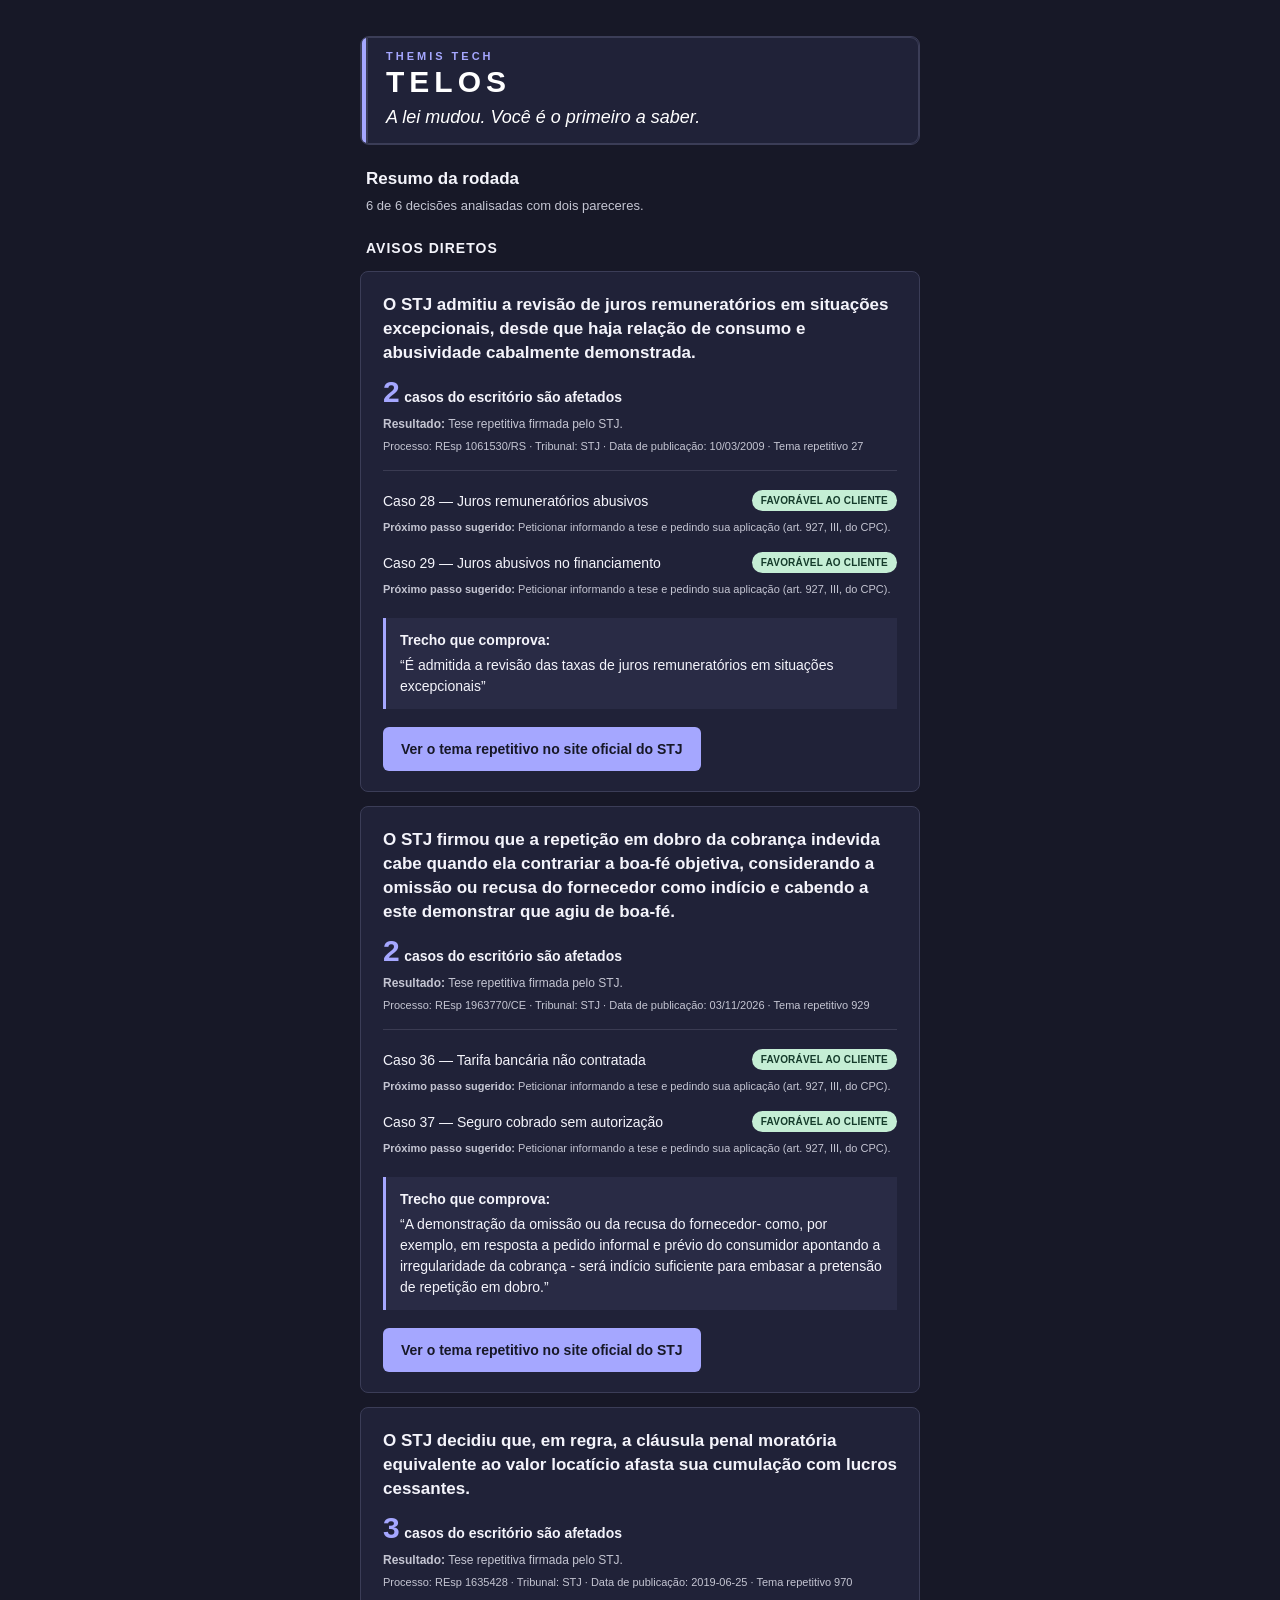
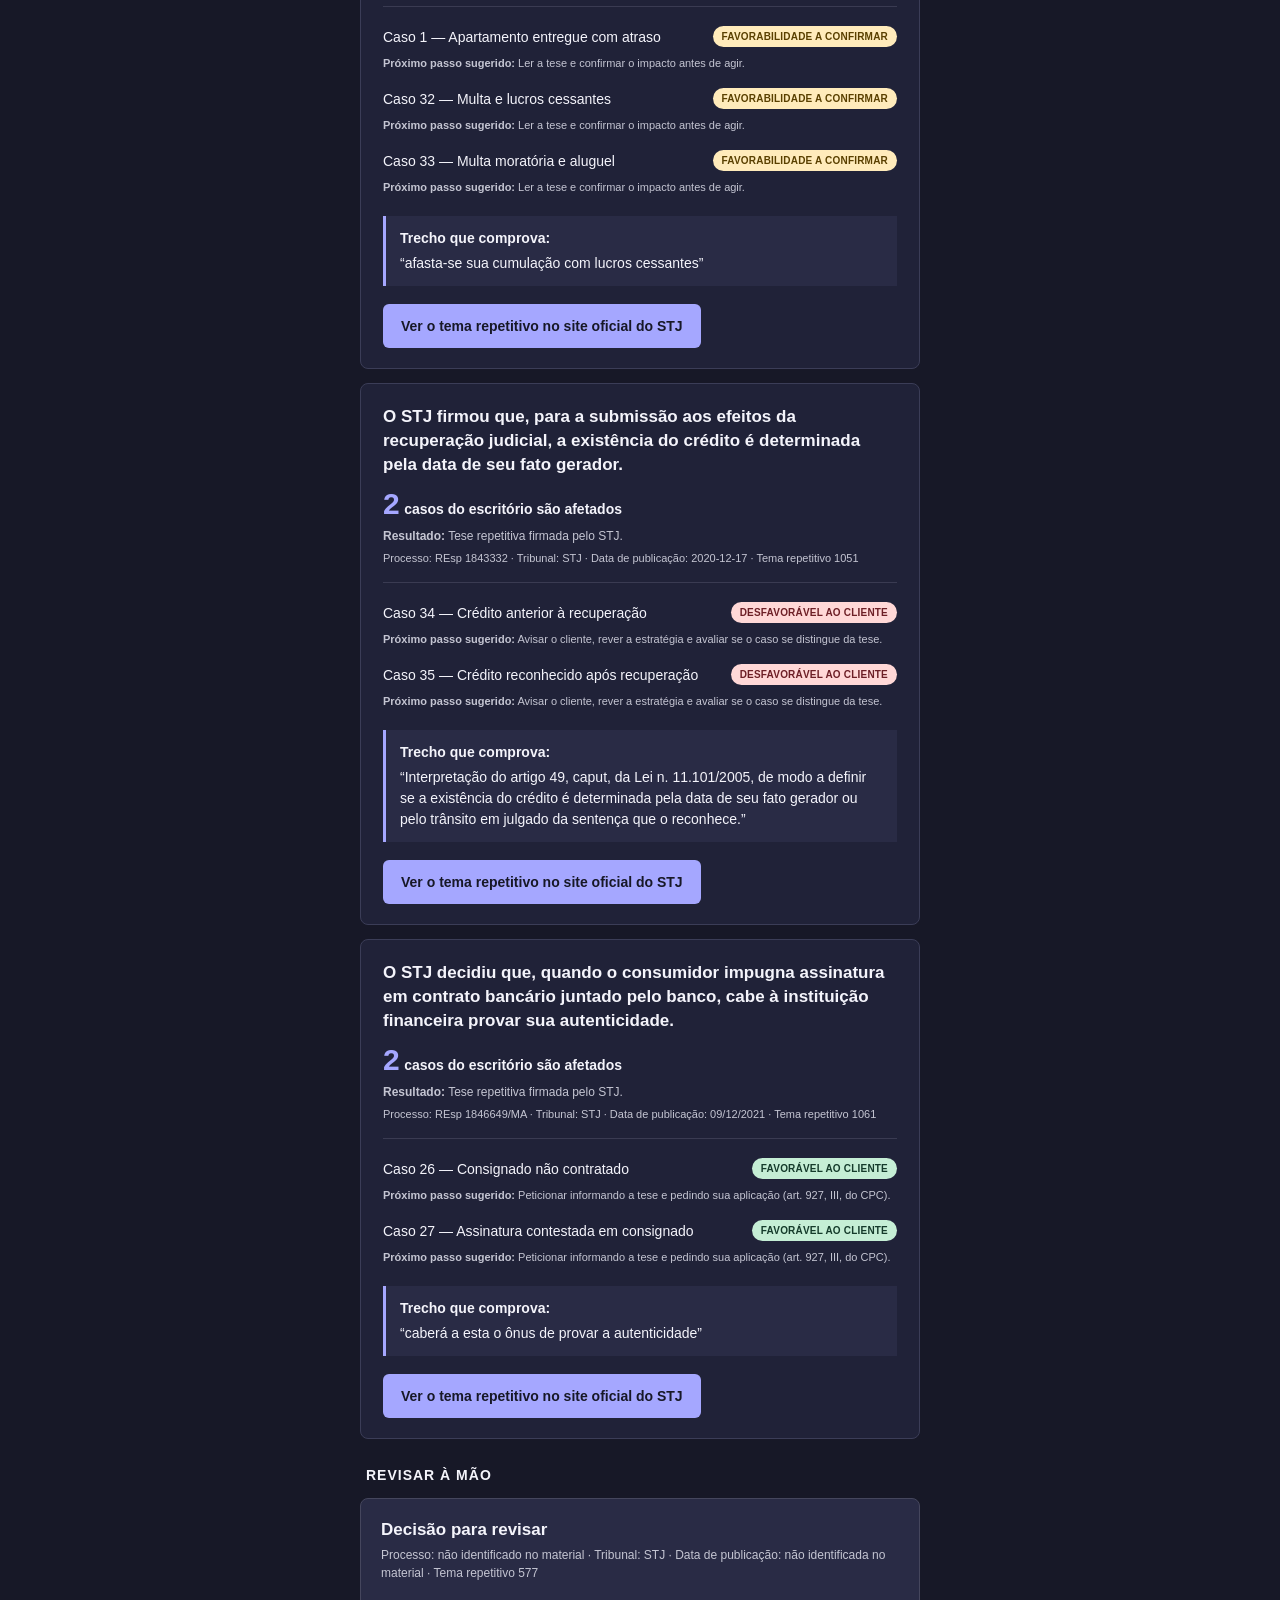
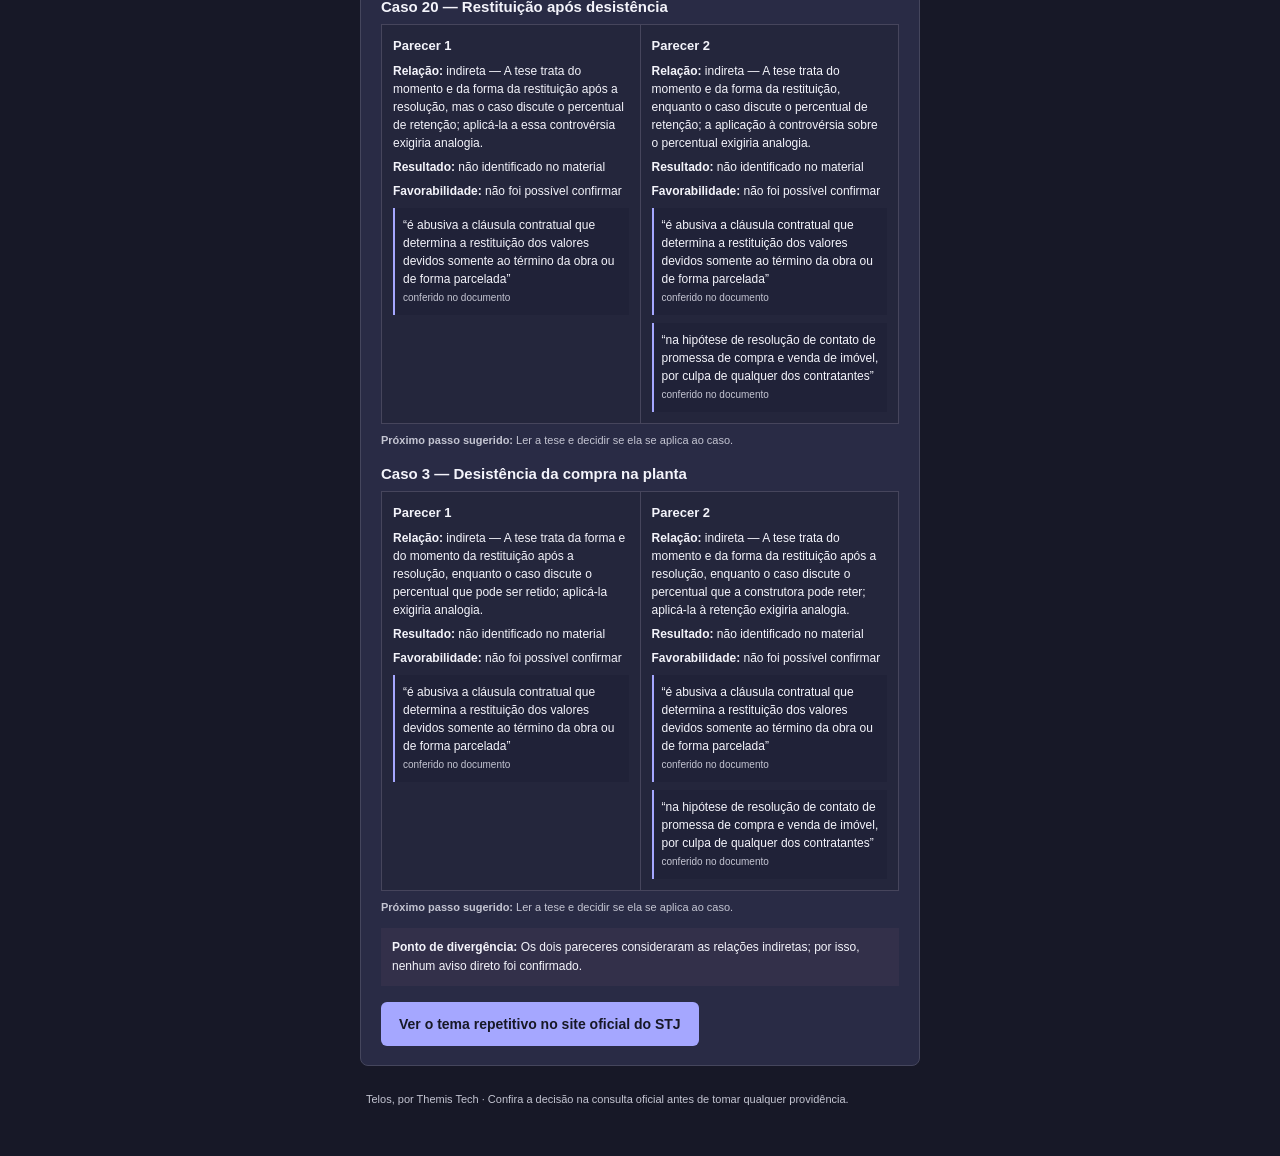
==== commit 9e6ef958: "Sugere próximos passos nos avisos" ====
--- a/email_exemplo.html
+++ b/email_exemplo.html
@@ -1 +1 @@
-<!doctype html><html lang="pt-BR"><head><meta charset="utf-8"><meta name="viewport" content="width=device-width,initial-scale=1.0"><meta name="color-scheme" content="dark"><meta name="supported-color-schemes" content="dark"><title>Resumo da rodada do Telos</title></head><body style="margin:0;padding:0;background-color:#171827;color:#f4f4fb;"><table role="presentation" width="100%" cellpadding="0" cellspacing="0" border="0" bgcolor="#171827" style="width:100%;background-color:#171827;color:#f4f4fb;"><tr><td align="center" style="padding:24px 12px;"><table role="presentation" width="600" cellpadding="0" cellspacing="0" border="0" bgcolor="#171827" style="width:100%;max-width:600px;border-collapse:collapse;background-color:#171827;color:#f4f4fb;"><tr><td bgcolor="#171827" style="padding:12px 20px 8px;background-color:#171827;"><table role="presentation" width="100%" cellpadding="0" cellspacing="0" border="1" bordercolor="#3b3d57" bgcolor="#202238" style="width:100%;border-collapse:separate;background-color:#202238;border:1px solid #3b3d57;border-radius:9px;"><tr><td width="4" bgcolor="#a5a7ff" style="width:4px;background-color:#a5a7ff;font-size:0;line-height:0;border-radius:9px 0 0 9px;">&nbsp;</td><td style="padding:12px 18px 13px;border-radius:0 9px 9px 0;"><div style="font-family:Montserrat,Arial,Helvetica,sans-serif;font-size:11px;letter-spacing:3px;font-weight:bold;color:#a5a7ff;">THEMIS TECH</div><div style="padding-top:3px;font-family:Montserrat,Arial,Helvetica,sans-serif;font-size:30px;font-weight:bold;letter-spacing:5px;color:#ffffff;">TELOS</div><div style="padding-top:5px;font-family:Montserrat,Arial,Helvetica,sans-serif;font-size:18px;line-height:26px;font-style:italic;color:#ffffff;">A lei mudou. Você é o primeiro a saber.</div></td></tr></table></td></tr><tr><td bgcolor="#171827" style="padding:14px 26px 8px;background-color:#171827;font-family:Montserrat,Arial,Helvetica,sans-serif;color:#f4f4fb;"><div style="font-size:17px;font-weight:bold;line-height:24px;">Resumo da rodada</div><div style="padding-top:5px;font-size:13px;line-height:20px;color:#c4c5d2;">6 de 6 decisões analisadas com dois pareceres.</div></td></tr><tr><td bgcolor="#171827" style="padding:16px 26px 8px;background-color:#171827;font-family:Montserrat,Arial,Helvetica,sans-serif;font-size:14px;font-weight:bold;letter-spacing:1px;color:#f4f4fb;">AVISOS DIRETOS</td></tr><tr><td style="padding:7px 20px;"><table role="presentation" width="100%" cellpadding="0" cellspacing="0" border="0" bgcolor="#202238" style="width:100%;background-color:#202238;border:1px solid #3b3d57;border-radius:8px;"><tr><td style="padding:21px 22px 20px;"><div style="font-family:Montserrat,Arial,Helvetica,sans-serif;font-size:17px;font-weight:bold;line-height:24px;color:#f4f4fb;">O STJ admitiu a revisão de juros remuneratórios em situações excepcionais, desde que haja relação de consumo e abusividade cabalmente demonstrada.</div><div style="padding-top:10px;font-family:Montserrat,Arial,Helvetica,sans-serif;color:#f4f4fb;"><span style="font-size:30px;font-weight:bold;line-height:34px;color:#a5a7ff;">2</span> <span style="font-size:14px;font-weight:bold;line-height:22px;">casos do escritório são afetados</span></div><div style="padding-top:6px;font-family:Montserrat,Arial,Helvetica,sans-serif;font-size:12px;line-height:18px;color:#c4c5d2;"><strong>Resultado:</strong> Tese repetitiva firmada pelo STJ.</div><div style="padding-top:5px;font-family:Montserrat,Arial,Helvetica,sans-serif;font-size:11px;line-height:17px;color:#c4c5d2;">Processo: REsp 1061530/RS · Tribunal: STJ · Data de publicação: 10/03/2009 · Tema repetitivo 27</div><div style="margin-top:15px;padding-top:11px;border-top:1px solid #3a3b52;"><table role="presentation" width="100%" cellpadding="0" cellspacing="0" border="0" style="width:100%;border-collapse:collapse;"><tr><td valign="middle" style="padding:8px 6px 8px 0;font-family:Montserrat,Arial,Helvetica,sans-serif;font-size:14px;line-height:20px;color:#f4f4fb;">Caso 28 — Juros remuneratórios abusivos</td><td align="right" valign="middle" style="padding:8px 0 8px 6px;text-align:right;"><span style="display:inline-block;padding:5px 9px;background-color:#c5eed5;color:#153b2b;border-radius:20px;font-family:Montserrat,Arial,Helvetica,sans-serif;font-size:10px;font-weight:bold;letter-spacing:.2px;white-space:nowrap;">FAVORÁVEL AO CLIENTE</span></td></tr><tr><td valign="middle" style="padding:8px 6px 8px 0;font-family:Montserrat,Arial,Helvetica,sans-serif;font-size:14px;line-height:20px;color:#f4f4fb;">Caso 29 — Juros abusivos no financiamento</td><td align="right" valign="middle" style="padding:8px 0 8px 6px;text-align:right;"><span style="display:inline-block;padding:5px 9px;background-color:#c5eed5;color:#153b2b;border-radius:20px;font-family:Montserrat,Arial,Helvetica,sans-serif;font-size:10px;font-weight:bold;letter-spacing:.2px;white-space:nowrap;">FAVORÁVEL AO CLIENTE</span></td></tr></table></div><div style="margin-top:12px;padding:12px 14px;background-color:#292b45;border-left:3px solid #a5a7ff;font-family:Montserrat,Arial,Helvetica,sans-serif;font-size:14px;line-height:21px;color:#f4f4fb;"><strong>Trecho que comprova:</strong><div style="padding-top:4px;">“É admitida a revisão das taxas de juros remuneratórios em situações excepcionais”</div></div><div style="padding-top:18px;"><table role="presentation" cellpadding="0" cellspacing="0" border="0"><tr><td bgcolor="#a5a7ff" style="border-radius:6px;background-color:#a5a7ff;"><a href="https://processo.stj.jus.br/repetitivos/temas_repetitivos/pesquisa.jsp?cod_tema_inicial=27&amp;cod_tema_final=27&amp;novaConsulta=true&amp;tipo_pesquisa=T" style="display:inline-block;padding:12px 18px;font-family:Montserrat,Arial,Helvetica,sans-serif;font-size:14px;font-weight:bold;line-height:20px;color:#171827;text-decoration:none;border-radius:6px;">Ver o tema repetitivo no site oficial do STJ</a></td></tr></table></div></td></tr></table></td></tr><tr><td style="padding:7px 20px;"><table role="presentation" width="100%" cellpadding="0" cellspacing="0" border="0" bgcolor="#202238" style="width:100%;background-color:#202238;border:1px solid #3b3d57;border-radius:8px;"><tr><td style="padding:21px 22px 20px;"><div style="font-family:Montserrat,Arial,Helvetica,sans-serif;font-size:17px;font-weight:bold;line-height:24px;color:#f4f4fb;">O STJ firmou que a repetição em dobro da cobrança indevida cabe quando ela contrariar a boa-fé objetiva, considerando a omissão ou recusa do fornecedor como indício e cabendo a este demonstrar que agiu de boa-fé.</div><div style="padding-top:10px;font-family:Montserrat,Arial,Helvetica,sans-serif;color:#f4f4fb;"><span style="font-size:30px;font-weight:bold;line-height:34px;color:#a5a7ff;">2</span> <span style="font-size:14px;font-weight:bold;line-height:22px;">casos do escritório são afetados</span></div><div style="padding-top:6px;font-family:Montserrat,Arial,Helvetica,sans-serif;font-size:12px;line-height:18px;color:#c4c5d2;"><strong>Resultado:</strong> Tese repetitiva firmada pelo STJ.</div><div style="padding-top:5px;font-family:Montserrat,Arial,Helvetica,sans-serif;font-size:11px;line-height:17px;color:#c4c5d2;">Processo: REsp 1963770/CE · Tribunal: STJ · Data de publicação: 03/11/2026 · Tema repetitivo 929</div><div style="margin-top:15px;padding-top:11px;border-top:1px solid #3a3b52;"><table role="presentation" width="100%" cellpadding="0" cellspacing="0" border="0" style="width:100%;border-collapse:collapse;"><tr><td valign="middle" style="padding:8px 6px 8px 0;font-family:Montserrat,Arial,Helvetica,sans-serif;font-size:14px;line-height:20px;color:#f4f4fb;">Caso 36 — Tarifa bancária não contratada</td><td align="right" valign="middle" style="padding:8px 0 8px 6px;text-align:right;"><span style="display:inline-block;padding:5px 9px;background-color:#c5eed5;color:#153b2b;border-radius:20px;font-family:Montserrat,Arial,Helvetica,sans-serif;font-size:10px;font-weight:bold;letter-spacing:.2px;white-space:nowrap;">FAVORÁVEL AO CLIENTE</span></td></tr><tr><td valign="middle" style="padding:8px 6px 8px 0;font-family:Montserrat,Arial,Helvetica,sans-serif;font-size:14px;line-height:20px;color:#f4f4fb;">Caso 37 — Seguro cobrado sem autorização</td><td align="right" valign="middle" style="padding:8px 0 8px 6px;text-align:right;"><span style="display:inline-block;padding:5px 9px;background-color:#c5eed5;color:#153b2b;border-radius:20px;font-family:Montserrat,Arial,Helvetica,sans-serif;font-size:10px;font-weight:bold;letter-spacing:.2px;white-space:nowrap;">FAVORÁVEL AO CLIENTE</span></td></tr></table></div><div style="margin-top:12px;padding:12px 14px;background-color:#292b45;border-left:3px solid #a5a7ff;font-family:Montserrat,Arial,Helvetica,sans-serif;font-size:14px;line-height:21px;color:#f4f4fb;"><strong>Trecho que comprova:</strong><div style="padding-top:4px;">“A demonstração da omissão ou da recusa do fornecedor- como, por exemplo, em resposta a pedido informal e prévio do consumidor apontando a irregularidade da cobrança - será indício suficiente para embasar a pretensão de repetição em dobro.”</div></div><div style="padding-top:18px;"><table role="presentation" cellpadding="0" cellspacing="0" border="0"><tr><td bgcolor="#a5a7ff" style="border-radius:6px;background-color:#a5a7ff;"><a href="https://processo.stj.jus.br/repetitivos/temas_repetitivos/pesquisa.jsp?cod_tema_inicial=929&amp;cod_tema_final=929&amp;novaConsulta=true&amp;tipo_pesquisa=T" style="display:inline-block;padding:12px 18px;font-family:Montserrat,Arial,Helvetica,sans-serif;font-size:14px;font-weight:bold;line-height:20px;color:#171827;text-decoration:none;border-radius:6px;">Ver o tema repetitivo no site oficial do STJ</a></td></tr></table></div></td></tr></table></td></tr><tr><td style="padding:7px 20px;"><table role="presentation" width="100%" cellpadding="0" cellspacing="0" border="0" bgcolor="#202238" style="width:100%;background-color:#202238;border:1px solid #3b3d57;border-radius:8px;"><tr><td style="padding:21px 22px 20px;"><div style="font-family:Montserrat,Arial,Helvetica,sans-serif;font-size:17px;font-weight:bold;line-height:24px;color:#f4f4fb;">O STJ decidiu que, em regra, a cláusula penal moratória equivalente ao valor locatício afasta sua cumulação com lucros cessantes.</div><div style="padding-top:10px;font-family:Montserrat,Arial,Helvetica,sans-serif;color:#f4f4fb;"><span style="font-size:30px;font-weight:bold;line-height:34px;color:#a5a7ff;">3</span> <span style="font-size:14px;font-weight:bold;line-height:22px;">casos do escritório são afetados</span></div><div style="padding-top:6px;font-family:Montserrat,Arial,Helvetica,sans-serif;font-size:12px;line-height:18px;color:#c4c5d2;"><strong>Resultado:</strong> Tese repetitiva firmada pelo STJ.</div><div style="padding-top:5px;font-family:Montserrat,Arial,Helvetica,sans-serif;font-size:11px;line-height:17px;color:#c4c5d2;">Processo: REsp 1635428 · Tribunal: STJ · Data de publicação: 2019-06-25 · Tema repetitivo 970</div><div style="margin-top:15px;padding-top:11px;border-top:1px solid #3a3b52;"><table role="presentation" width="100%" cellpadding="0" cellspacing="0" border="0" style="width:100%;border-collapse:collapse;"><tr><td valign="middle" style="padding:8px 6px 8px 0;font-family:Montserrat,Arial,Helvetica,sans-serif;font-size:14px;line-height:20px;color:#f4f4fb;">Caso 1 — Apartamento entregue com atraso</td><td align="right" valign="middle" style="padding:8px 0 8px 6px;text-align:right;"><span style="display:inline-block;padding:5px 9px;background-color:#ffebbb;color:#5a4000;border-radius:20px;font-family:Montserrat,Arial,Helvetica,sans-serif;font-size:10px;font-weight:bold;letter-spacing:.2px;white-space:nowrap;">FAVORABILIDADE A CONFIRMAR</span></td></tr><tr><td valign="middle" style="padding:8px 6px 8px 0;font-family:Montserrat,Arial,Helvetica,sans-serif;font-size:14px;line-height:20px;color:#f4f4fb;">Caso 32 — Multa e lucros cessantes</td><td align="right" valign="middle" style="padding:8px 0 8px 6px;text-align:right;"><span style="display:inline-block;padding:5px 9px;background-color:#ffebbb;color:#5a4000;border-radius:20px;font-family:Montserrat,Arial,Helvetica,sans-serif;font-size:10px;font-weight:bold;letter-spacing:.2px;white-space:nowrap;">FAVORABILIDADE A CONFIRMAR</span></td></tr><tr><td valign="middle" style="padding:8px 6px 8px 0;font-family:Montserrat,Arial,Helvetica,sans-serif;font-size:14px;line-height:20px;color:#f4f4fb;">Caso 33 — Multa moratória e aluguel</td><td align="right" valign="middle" style="padding:8px 0 8px 6px;text-align:right;"><span style="display:inline-block;padding:5px 9px;background-color:#ffebbb;color:#5a4000;border-radius:20px;font-family:Montserrat,Arial,Helvetica,sans-serif;font-size:10px;font-weight:bold;letter-spacing:.2px;white-space:nowrap;">FAVORABILIDADE A CONFIRMAR</span></td></tr></table></div><div style="margin-top:12px;padding:12px 14px;background-color:#292b45;border-left:3px solid #a5a7ff;font-family:Montserrat,Arial,Helvetica,sans-serif;font-size:14px;line-height:21px;color:#f4f4fb;"><strong>Trecho que comprova:</strong><div style="padding-top:4px;">“afasta-se sua cumulação com lucros cessantes”</div></div><div style="padding-top:18px;"><table role="presentation" cellpadding="0" cellspacing="0" border="0"><tr><td bgcolor="#a5a7ff" style="border-radius:6px;background-color:#a5a7ff;"><a href="https://processo.stj.jus.br/repetitivos/temas_repetitivos/pesquisa.jsp?cod_tema_inicial=970&amp;cod_tema_final=970&amp;novaConsulta=true&amp;tipo_pesquisa=T" style="display:inline-block;padding:12px 18px;font-family:Montserrat,Arial,Helvetica,sans-serif;font-size:14px;font-weight:bold;line-height:20px;color:#171827;text-decoration:none;border-radius:6px;">Ver o tema repetitivo no site oficial do STJ</a></td></tr></table></div></td></tr></table></td></tr><tr><td style="padding:7px 20px;"><table role="presentation" width="100%" cellpadding="0" cellspacing="0" border="0" bgcolor="#202238" style="width:100%;background-color:#202238;border:1px solid #3b3d57;border-radius:8px;"><tr><td style="padding:21px 22px 20px;"><div style="font-family:Montserrat,Arial,Helvetica,sans-serif;font-size:17px;font-weight:bold;line-height:24px;color:#f4f4fb;">O STJ firmou que, para a submissão aos efeitos da recuperação judicial, a existência do crédito é determinada pela data de seu fato gerador.</div><div style="padding-top:10px;font-family:Montserrat,Arial,Helvetica,sans-serif;color:#f4f4fb;"><span style="font-size:30px;font-weight:bold;line-height:34px;color:#a5a7ff;">2</span> <span style="font-size:14px;font-weight:bold;line-height:22px;">casos do escritório são afetados</span></div><div style="padding-top:6px;font-family:Montserrat,Arial,Helvetica,sans-serif;font-size:12px;line-height:18px;color:#c4c5d2;"><strong>Resultado:</strong> Tese repetitiva firmada pelo STJ.</div><div style="padding-top:5px;font-family:Montserrat,Arial,Helvetica,sans-serif;font-size:11px;line-height:17px;color:#c4c5d2;">Processo: REsp 1843332 · Tribunal: STJ · Data de publicação: 2020-12-17 · Tema repetitivo 1051</div><div style="margin-top:15px;padding-top:11px;border-top:1px solid #3a3b52;"><table role="presentation" width="100%" cellpadding="0" cellspacing="0" border="0" style="width:100%;border-collapse:collapse;"><tr><td valign="middle" style="padding:8px 6px 8px 0;font-family:Montserrat,Arial,Helvetica,sans-serif;font-size:14px;line-height:20px;color:#f4f4fb;">Caso 34 — Crédito anterior à recuperação</td><td align="right" valign="middle" style="padding:8px 0 8px 6px;text-align:right;"><span style="display:inline-block;padding:5px 9px;background-color:#ffd8d7;color:#6d1f26;border-radius:20px;font-family:Montserrat,Arial,Helvetica,sans-serif;font-size:10px;font-weight:bold;letter-spacing:.2px;white-space:nowrap;">DESFAVORÁVEL AO CLIENTE</span></td></tr><tr><td valign="middle" style="padding:8px 6px 8px 0;font-family:Montserrat,Arial,Helvetica,sans-serif;font-size:14px;line-height:20px;color:#f4f4fb;">Caso 35 — Crédito reconhecido após recuperação</td><td align="right" valign="middle" style="padding:8px 0 8px 6px;text-align:right;"><span style="display:inline-block;padding:5px 9px;background-color:#ffd8d7;color:#6d1f26;border-radius:20px;font-family:Montserrat,Arial,Helvetica,sans-serif;font-size:10px;font-weight:bold;letter-spacing:.2px;white-space:nowrap;">DESFAVORÁVEL AO CLIENTE</span></td></tr></table></div><div style="margin-top:12px;padding:12px 14px;background-color:#292b45;border-left:3px solid #a5a7ff;font-family:Montserrat,Arial,Helvetica,sans-serif;font-size:14px;line-height:21px;color:#f4f4fb;"><strong>Trecho que comprova:</strong><div style="padding-top:4px;">“Interpretação do artigo 49, caput, da Lei n. 11.101/2005, de modo a definir se a existência do crédito é determinada pela data de seu fato gerador ou pelo trânsito em julgado da sentença que o reconhece.”</div></div><div style="padding-top:18px;"><table role="presentation" cellpadding="0" cellspacing="0" border="0"><tr><td bgcolor="#a5a7ff" style="border-radius:6px;background-color:#a5a7ff;"><a href="https://processo.stj.jus.br/repetitivos/temas_repetitivos/pesquisa.jsp?cod_tema_inicial=1051&amp;cod_tema_final=1051&amp;novaConsulta=true&amp;tipo_pesquisa=T" style="display:inline-block;padding:12px 18px;font-family:Montserrat,Arial,Helvetica,sans-serif;font-size:14px;font-weight:bold;line-height:20px;color:#171827;text-decoration:none;border-radius:6px;">Ver o tema repetitivo no site oficial do STJ</a></td></tr></table></div></td></tr></table></td></tr><tr><td style="padding:7px 20px;"><table role="presentation" width="100%" cellpadding="0" cellspacing="0" border="0" bgcolor="#202238" style="width:100%;background-color:#202238;border:1px solid #3b3d57;border-radius:8px;"><tr><td style="padding:21px 22px 20px;"><div style="font-family:Montserrat,Arial,Helvetica,sans-serif;font-size:17px;font-weight:bold;line-height:24px;color:#f4f4fb;">O STJ decidiu que, quando o consumidor impugna assinatura em contrato bancário juntado pelo banco, cabe à instituição financeira provar sua autenticidade.</div><div style="padding-top:10px;font-family:Montserrat,Arial,Helvetica,sans-serif;color:#f4f4fb;"><span style="font-size:30px;font-weight:bold;line-height:34px;color:#a5a7ff;">2</span> <span style="font-size:14px;font-weight:bold;line-height:22px;">casos do escritório são afetados</span></div><div style="padding-top:6px;font-family:Montserrat,Arial,Helvetica,sans-serif;font-size:12px;line-height:18px;color:#c4c5d2;"><strong>Resultado:</strong> Tese repetitiva firmada pelo STJ.</div><div style="padding-top:5px;font-family:Montserrat,Arial,Helvetica,sans-serif;font-size:11px;line-height:17px;color:#c4c5d2;">Processo: REsp 1846649/MA · Tribunal: STJ · Data de publicação: 09/12/2021 · Tema repetitivo 1061</div><div style="margin-top:15px;padding-top:11px;border-top:1px solid #3a3b52;"><table role="presentation" width="100%" cellpadding="0" cellspacing="0" border="0" style="width:100%;border-collapse:collapse;"><tr><td valign="middle" style="padding:8px 6px 8px 0;font-family:Montserrat,Arial,Helvetica,sans-serif;font-size:14px;line-height:20px;color:#f4f4fb;">Caso 26 — Consignado não contratado</td><td align="right" valign="middle" style="padding:8px 0 8px 6px;text-align:right;"><span style="display:inline-block;padding:5px 9px;background-color:#c5eed5;color:#153b2b;border-radius:20px;font-family:Montserrat,Arial,Helvetica,sans-serif;font-size:10px;font-weight:bold;letter-spacing:.2px;white-space:nowrap;">FAVORÁVEL AO CLIENTE</span></td></tr><tr><td valign="middle" style="padding:8px 6px 8px 0;font-family:Montserrat,Arial,Helvetica,sans-serif;font-size:14px;line-height:20px;color:#f4f4fb;">Caso 27 — Assinatura contestada em consignado</td><td align="right" valign="middle" style="padding:8px 0 8px 6px;text-align:right;"><span style="display:inline-block;padding:5px 9px;background-color:#c5eed5;color:#153b2b;border-radius:20px;font-family:Montserrat,Arial,Helvetica,sans-serif;font-size:10px;font-weight:bold;letter-spacing:.2px;white-space:nowrap;">FAVORÁVEL AO CLIENTE</span></td></tr></table></div><div style="margin-top:12px;padding:12px 14px;background-color:#292b45;border-left:3px solid #a5a7ff;font-family:Montserrat,Arial,Helvetica,sans-serif;font-size:14px;line-height:21px;color:#f4f4fb;"><strong>Trecho que comprova:</strong><div style="padding-top:4px;">“caberá a esta o ônus de provar a autenticidade”</div></div><div style="padding-top:18px;"><table role="presentation" cellpadding="0" cellspacing="0" border="0"><tr><td bgcolor="#a5a7ff" style="border-radius:6px;background-color:#a5a7ff;"><a href="https://processo.stj.jus.br/repetitivos/temas_repetitivos/pesquisa.jsp?cod_tema_inicial=1061&amp;cod_tema_final=1061&amp;novaConsulta=true&amp;tipo_pesquisa=T" style="display:inline-block;padding:12px 18px;font-family:Montserrat,Arial,Helvetica,sans-serif;font-size:14px;font-weight:bold;line-height:20px;color:#171827;text-decoration:none;border-radius:6px;">Ver o tema repetitivo no site oficial do STJ</a></td></tr></table></div></td></tr></table></td></tr><tr><td bgcolor="#171827" style="padding:21px 26px 8px;background-color:#171827;font-family:Montserrat,Arial,Helvetica,sans-serif;font-size:14px;font-weight:bold;letter-spacing:1px;color:#f4f4fb;">REVISAR À MÃO</td></tr><tr><td style="padding:7px 20px;"><table role="presentation" width="100%" cellpadding="0" cellspacing="0" border="0" bgcolor="#292b45" style="width:100%;background-color:#292b45;border:1px solid #45465d;border-radius:8px;"><tr><td style="padding:19px 20px;"><div style="font-family:Montserrat,Arial,Helvetica,sans-serif;font-size:17px;font-weight:bold;line-height:23px;color:#f4f4fb;">Decisão para revisar</div><div style="padding-top:5px;font-family:Montserrat,Arial,Helvetica,sans-serif;font-size:12px;line-height:18px;color:#c4c5d2;">Processo: não identificado no material · Tribunal: STJ · Data de publicação: não identificada no material · Tema repetitivo 577</div><div style="padding-top:14px;font-family:Montserrat,Arial,Helvetica,sans-serif;font-size:15px;font-weight:bold;line-height:21px;color:#f4f4fb;">Caso 20 — Restituição após desistência</div><table role="presentation" width="100%" cellpadding="0" cellspacing="0" border="0" style="width:100%;margin-top:7px;border-collapse:collapse;"><tr><td width="50%" valign="top" bgcolor="#24263c" style="width:50%;padding:11px;background-color:#24263c;border:1px solid #46455c;"><div style="font-family:Montserrat,Arial,Helvetica,sans-serif;font-size:13px;font-weight:bold;line-height:19px;color:#f4f4fb;">Parecer 1</div><div style="padding-top:7px;font-family:Montserrat,Arial,Helvetica,sans-serif;font-size:12px;line-height:18px;color:#f4f4fb;"><strong>Relação:</strong> indireta — A tese trata do momento e da forma da restituição após a resolução, mas o caso discute o percentual de retenção; aplicá-la a essa controvérsia exigiria analogia.</div><div style="padding-top:6px;font-family:Montserrat,Arial,Helvetica,sans-serif;font-size:12px;line-height:18px;color:#f4f4fb;"><strong>Resultado:</strong> não identificado no material</div><div style="padding-top:6px;font-family:Montserrat,Arial,Helvetica,sans-serif;font-size:12px;line-height:18px;color:#f4f4fb;"><strong>Favorabilidade:</strong> não foi possível confirmar</div><div style="margin-top:8px;padding:8px;background-color:#202238;border-left:2px solid #a5a7ff;font-family:Montserrat,Arial,Helvetica,sans-serif;font-size:12px;line-height:18px;color:#f4f4fb;">“é abusiva a cláusula contratual que determina a restituição dos valores devidos somente ao término da obra ou de forma parcelada”<br><span style="font-family:Montserrat,Arial,Helvetica,sans-serif;font-size:10px;color:#c4c5d2;">conferido no documento</span></div></td><td width="50%" valign="top" bgcolor="#24263c" style="width:50%;padding:11px;background-color:#24263c;border:1px solid #46455c;"><div style="font-family:Montserrat,Arial,Helvetica,sans-serif;font-size:13px;font-weight:bold;line-height:19px;color:#f4f4fb;">Parecer 2</div><div style="padding-top:7px;font-family:Montserrat,Arial,Helvetica,sans-serif;font-size:12px;line-height:18px;color:#f4f4fb;"><strong>Relação:</strong> indireta — A tese trata do momento e da forma da restituição, enquanto o caso discute o percentual de retenção; a aplicação à controvérsia sobre o percentual exigiria analogia.</div><div style="padding-top:6px;font-family:Montserrat,Arial,Helvetica,sans-serif;font-size:12px;line-height:18px;color:#f4f4fb;"><strong>Resultado:</strong> não identificado no material</div><div style="padding-top:6px;font-family:Montserrat,Arial,Helvetica,sans-serif;font-size:12px;line-height:18px;color:#f4f4fb;"><strong>Favorabilidade:</strong> não foi possível confirmar</div><div style="margin-top:8px;padding:8px;background-color:#202238;border-left:2px solid #a5a7ff;font-family:Montserrat,Arial,Helvetica,sans-serif;font-size:12px;line-height:18px;color:#f4f4fb;">“é abusiva a cláusula contratual que determina a restituição dos valores devidos somente ao término da obra ou de forma parcelada”<br><span style="font-family:Montserrat,Arial,Helvetica,sans-serif;font-size:10px;color:#c4c5d2;">conferido no documento</span></div><div style="margin-top:8px;padding:8px;background-color:#202238;border-left:2px solid #a5a7ff;font-family:Montserrat,Arial,Helvetica,sans-serif;font-size:12px;line-height:18px;color:#f4f4fb;">“na hipótese de resolução de contato de promessa de compra e venda de imóvel, por culpa de qualquer dos contratantes”<br><span style="font-family:Montserrat,Arial,Helvetica,sans-serif;font-size:10px;color:#c4c5d2;">conferido no documento</span></div></td></tr></table><div style="padding-top:14px;font-family:Montserrat,Arial,Helvetica,sans-serif;font-size:15px;font-weight:bold;line-height:21px;color:#f4f4fb;">Caso 3 — Desistência da compra na planta</div><table role="presentation" width="100%" cellpadding="0" cellspacing="0" border="0" style="width:100%;margin-top:7px;border-collapse:collapse;"><tr><td width="50%" valign="top" bgcolor="#24263c" style="width:50%;padding:11px;background-color:#24263c;border:1px solid #46455c;"><div style="font-family:Montserrat,Arial,Helvetica,sans-serif;font-size:13px;font-weight:bold;line-height:19px;color:#f4f4fb;">Parecer 1</div><div style="padding-top:7px;font-family:Montserrat,Arial,Helvetica,sans-serif;font-size:12px;line-height:18px;color:#f4f4fb;"><strong>Relação:</strong> indireta — A tese trata da forma e do momento da restituição após a resolução, enquanto o caso discute o percentual que pode ser retido; aplicá-la exigiria analogia.</div><div style="padding-top:6px;font-family:Montserrat,Arial,Helvetica,sans-serif;font-size:12px;line-height:18px;color:#f4f4fb;"><strong>Resultado:</strong> não identificado no material</div><div style="padding-top:6px;font-family:Montserrat,Arial,Helvetica,sans-serif;font-size:12px;line-height:18px;color:#f4f4fb;"><strong>Favorabilidade:</strong> não foi possível confirmar</div><div style="margin-top:8px;padding:8px;background-color:#202238;border-left:2px solid #a5a7ff;font-family:Montserrat,Arial,Helvetica,sans-serif;font-size:12px;line-height:18px;color:#f4f4fb;">“é abusiva a cláusula contratual que determina a restituição dos valores devidos somente ao término da obra ou de forma parcelada”<br><span style="font-family:Montserrat,Arial,Helvetica,sans-serif;font-size:10px;color:#c4c5d2;">conferido no documento</span></div></td><td width="50%" valign="top" bgcolor="#24263c" style="width:50%;padding:11px;background-color:#24263c;border:1px solid #46455c;"><div style="font-family:Montserrat,Arial,Helvetica,sans-serif;font-size:13px;font-weight:bold;line-height:19px;color:#f4f4fb;">Parecer 2</div><div style="padding-top:7px;font-family:Montserrat,Arial,Helvetica,sans-serif;font-size:12px;line-height:18px;color:#f4f4fb;"><strong>Relação:</strong> indireta — A tese trata do momento e da forma da restituição após a resolução, enquanto o caso discute o percentual que a construtora pode reter; aplicá-la à retenção exigiria analogia.</div><div style="padding-top:6px;font-family:Montserrat,Arial,Helvetica,sans-serif;font-size:12px;line-height:18px;color:#f4f4fb;"><strong>Resultado:</strong> não identificado no material</div><div style="padding-top:6px;font-family:Montserrat,Arial,Helvetica,sans-serif;font-size:12px;line-height:18px;color:#f4f4fb;"><strong>Favorabilidade:</strong> não foi possível confirmar</div><div style="margin-top:8px;padding:8px;background-color:#202238;border-left:2px solid #a5a7ff;font-family:Montserrat,Arial,Helvetica,sans-serif;font-size:12px;line-height:18px;color:#f4f4fb;">“é abusiva a cláusula contratual que determina a restituição dos valores devidos somente ao término da obra ou de forma parcelada”<br><span style="font-family:Montserrat,Arial,Helvetica,sans-serif;font-size:10px;color:#c4c5d2;">conferido no documento</span></div><div style="margin-top:8px;padding:8px;background-color:#202238;border-left:2px solid #a5a7ff;font-family:Montserrat,Arial,Helvetica,sans-serif;font-size:12px;line-height:18px;color:#f4f4fb;">“na hipótese de resolução de contato de promessa de compra e venda de imóvel, por culpa de qualquer dos contratantes”<br><span style="font-family:Montserrat,Arial,Helvetica,sans-serif;font-size:10px;color:#c4c5d2;">conferido no documento</span></div></td></tr></table><div style="margin-top:12px;padding:10px 11px;background-color:#33304a;font-family:Montserrat,Arial,Helvetica,sans-serif;font-size:12px;line-height:19px;color:#f4f4fb;"><strong>Ponto de divergência:</strong> Os dois pareceres consideraram as relações indiretas; por isso, nenhum aviso direto foi confirmado.</div><div style="padding-top:16px;"><table role="presentation" cellpadding="0" cellspacing="0" border="0"><tr><td bgcolor="#a5a7ff" style="border-radius:6px;background-color:#a5a7ff;"><a href="https://processo.stj.jus.br/repetitivos/temas_repetitivos/pesquisa.jsp?cod_tema_inicial=577&amp;cod_tema_final=577&amp;novaConsulta=true&amp;tipo_pesquisa=T" style="display:inline-block;padding:12px 18px;font-family:Montserrat,Arial,Helvetica,sans-serif;font-size:14px;font-weight:bold;line-height:20px;color:#171827;text-decoration:none;border-radius:6px;">Ver o tema repetitivo no site oficial do STJ</a></td></tr></table></div></td></tr></table></td></tr><tr><td style="padding:18px 26px 24px;font-family:Montserrat,Arial,Helvetica,sans-serif;font-size:11px;line-height:17px;color:#c4c5d2;">Telos, por Themis Tech · Confira a decisão na consulta oficial antes de tomar qualquer providência.</td></tr></table></td></tr></table></body></html>
+<!doctype html><html lang="pt-BR"><head><meta charset="utf-8"><meta name="viewport" content="width=device-width,initial-scale=1.0"><meta name="color-scheme" content="dark"><meta name="supported-color-schemes" content="dark"><title>Resumo da rodada do Telos</title></head><body style="margin:0;padding:0;background-color:#171827;color:#f4f4fb;"><table role="presentation" width="100%" cellpadding="0" cellspacing="0" border="0" bgcolor="#171827" style="width:100%;background-color:#171827;color:#f4f4fb;"><tr><td align="center" style="padding:24px 12px;"><table role="presentation" width="600" cellpadding="0" cellspacing="0" border="0" bgcolor="#171827" style="width:100%;max-width:600px;border-collapse:collapse;background-color:#171827;color:#f4f4fb;"><tr><td bgcolor="#171827" style="padding:12px 20px 8px;background-color:#171827;"><table role="presentation" width="100%" cellpadding="0" cellspacing="0" border="1" bordercolor="#3b3d57" bgcolor="#202238" style="width:100%;border-collapse:separate;background-color:#202238;border:1px solid #3b3d57;border-radius:9px;"><tr><td width="4" bgcolor="#a5a7ff" style="width:4px;background-color:#a5a7ff;font-size:0;line-height:0;border-radius:9px 0 0 9px;">&nbsp;</td><td style="padding:12px 18px 13px;border-radius:0 9px 9px 0;"><div style="font-family:Montserrat,Arial,Helvetica,sans-serif;font-size:11px;letter-spacing:3px;font-weight:bold;color:#a5a7ff;">THEMIS TECH</div><div style="padding-top:3px;font-family:Montserrat,Arial,Helvetica,sans-serif;font-size:30px;font-weight:bold;letter-spacing:5px;color:#ffffff;">TELOS</div><div style="padding-top:5px;font-family:Montserrat,Arial,Helvetica,sans-serif;font-size:18px;line-height:26px;font-style:italic;color:#ffffff;">A lei mudou. Você é o primeiro a saber.</div></td></tr></table></td></tr><tr><td bgcolor="#171827" style="padding:14px 26px 8px;background-color:#171827;font-family:Montserrat,Arial,Helvetica,sans-serif;color:#f4f4fb;"><div style="font-size:17px;font-weight:bold;line-height:24px;">Resumo da rodada</div><div style="padding-top:5px;font-size:13px;line-height:20px;color:#c4c5d2;">6 de 6 decisões analisadas com dois pareceres.</div></td></tr><tr><td bgcolor="#171827" style="padding:16px 26px 8px;background-color:#171827;font-family:Montserrat,Arial,Helvetica,sans-serif;font-size:14px;font-weight:bold;letter-spacing:1px;color:#f4f4fb;">AVISOS DIRETOS</td></tr><tr><td style="padding:7px 20px;"><table role="presentation" width="100%" cellpadding="0" cellspacing="0" border="0" bgcolor="#202238" style="width:100%;background-color:#202238;border:1px solid #3b3d57;border-radius:8px;"><tr><td style="padding:21px 22px 20px;"><div style="font-family:Montserrat,Arial,Helvetica,sans-serif;font-size:17px;font-weight:bold;line-height:24px;color:#f4f4fb;">O STJ admitiu a revisão de juros remuneratórios em situações excepcionais, desde que haja relação de consumo e abusividade cabalmente demonstrada.</div><div style="padding-top:10px;font-family:Montserrat,Arial,Helvetica,sans-serif;color:#f4f4fb;"><span style="font-size:30px;font-weight:bold;line-height:34px;color:#a5a7ff;">2</span> <span style="font-size:14px;font-weight:bold;line-height:22px;">casos do escritório são afetados</span></div><div style="padding-top:6px;font-family:Montserrat,Arial,Helvetica,sans-serif;font-size:12px;line-height:18px;color:#c4c5d2;"><strong>Resultado:</strong> Tese repetitiva firmada pelo STJ.</div><div style="padding-top:5px;font-family:Montserrat,Arial,Helvetica,sans-serif;font-size:11px;line-height:17px;color:#c4c5d2;">Processo: REsp 1061530/RS · Tribunal: STJ · Data de publicação: 10/03/2009 · Tema repetitivo 27</div><div style="margin-top:15px;padding-top:11px;border-top:1px solid #3a3b52;"><table role="presentation" width="100%" cellpadding="0" cellspacing="0" border="0" style="width:100%;border-collapse:collapse;"><tr><td valign="middle" style="padding:8px 6px 8px 0;font-family:Montserrat,Arial,Helvetica,sans-serif;font-size:14px;line-height:20px;color:#f4f4fb;">Caso 28 — Juros remuneratórios abusivos</td><td align="right" valign="middle" style="padding:8px 0 8px 6px;text-align:right;"><span style="display:inline-block;padding:5px 9px;background-color:#c5eed5;color:#153b2b;border-radius:20px;font-family:Montserrat,Arial,Helvetica,sans-serif;font-size:10px;font-weight:bold;letter-spacing:.2px;white-space:nowrap;">FAVORÁVEL AO CLIENTE</span></td></tr><tr><td colspan="2" style="padding:0 0 8px;font-family:Montserrat,Arial,Helvetica,sans-serif;font-size:11px;line-height:17px;color:#c4c5d2;"><strong>Próximo passo sugerido:</strong> Peticionar informando a tese e pedindo sua aplicação (art. 927, III, do CPC).</td></tr><tr><td valign="middle" style="padding:8px 6px 8px 0;font-family:Montserrat,Arial,Helvetica,sans-serif;font-size:14px;line-height:20px;color:#f4f4fb;">Caso 29 — Juros abusivos no financiamento</td><td align="right" valign="middle" style="padding:8px 0 8px 6px;text-align:right;"><span style="display:inline-block;padding:5px 9px;background-color:#c5eed5;color:#153b2b;border-radius:20px;font-family:Montserrat,Arial,Helvetica,sans-serif;font-size:10px;font-weight:bold;letter-spacing:.2px;white-space:nowrap;">FAVORÁVEL AO CLIENTE</span></td></tr><tr><td colspan="2" style="padding:0 0 8px;font-family:Montserrat,Arial,Helvetica,sans-serif;font-size:11px;line-height:17px;color:#c4c5d2;"><strong>Próximo passo sugerido:</strong> Peticionar informando a tese e pedindo sua aplicação (art. 927, III, do CPC).</td></tr></table></div><div style="margin-top:12px;padding:12px 14px;background-color:#292b45;border-left:3px solid #a5a7ff;font-family:Montserrat,Arial,Helvetica,sans-serif;font-size:14px;line-height:21px;color:#f4f4fb;"><strong>Trecho que comprova:</strong><div style="padding-top:4px;">“É admitida a revisão das taxas de juros remuneratórios em situações excepcionais”</div></div><div style="padding-top:18px;"><table role="presentation" cellpadding="0" cellspacing="0" border="0"><tr><td bgcolor="#a5a7ff" style="border-radius:6px;background-color:#a5a7ff;"><a href="https://processo.stj.jus.br/repetitivos/temas_repetitivos/pesquisa.jsp?cod_tema_inicial=27&amp;cod_tema_final=27&amp;novaConsulta=true&amp;tipo_pesquisa=T" style="display:inline-block;padding:12px 18px;font-family:Montserrat,Arial,Helvetica,sans-serif;font-size:14px;font-weight:bold;line-height:20px;color:#171827;text-decoration:none;border-radius:6px;">Ver o tema repetitivo no site oficial do STJ</a></td></tr></table></div></td></tr></table></td></tr><tr><td style="padding:7px 20px;"><table role="presentation" width="100%" cellpadding="0" cellspacing="0" border="0" bgcolor="#202238" style="width:100%;background-color:#202238;border:1px solid #3b3d57;border-radius:8px;"><tr><td style="padding:21px 22px 20px;"><div style="font-family:Montserrat,Arial,Helvetica,sans-serif;font-size:17px;font-weight:bold;line-height:24px;color:#f4f4fb;">O STJ firmou que a repetição em dobro da cobrança indevida cabe quando ela contrariar a boa-fé objetiva, considerando a omissão ou recusa do fornecedor como indício e cabendo a este demonstrar que agiu de boa-fé.</div><div style="padding-top:10px;font-family:Montserrat,Arial,Helvetica,sans-serif;color:#f4f4fb;"><span style="font-size:30px;font-weight:bold;line-height:34px;color:#a5a7ff;">2</span> <span style="font-size:14px;font-weight:bold;line-height:22px;">casos do escritório são afetados</span></div><div style="padding-top:6px;font-family:Montserrat,Arial,Helvetica,sans-serif;font-size:12px;line-height:18px;color:#c4c5d2;"><strong>Resultado:</strong> Tese repetitiva firmada pelo STJ.</div><div style="padding-top:5px;font-family:Montserrat,Arial,Helvetica,sans-serif;font-size:11px;line-height:17px;color:#c4c5d2;">Processo: REsp 1963770/CE · Tribunal: STJ · Data de publicação: 03/11/2026 · Tema repetitivo 929</div><div style="margin-top:15px;padding-top:11px;border-top:1px solid #3a3b52;"><table role="presentation" width="100%" cellpadding="0" cellspacing="0" border="0" style="width:100%;border-collapse:collapse;"><tr><td valign="middle" style="padding:8px 6px 8px 0;font-family:Montserrat,Arial,Helvetica,sans-serif;font-size:14px;line-height:20px;color:#f4f4fb;">Caso 36 — Tarifa bancária não contratada</td><td align="right" valign="middle" style="padding:8px 0 8px 6px;text-align:right;"><span style="display:inline-block;padding:5px 9px;background-color:#c5eed5;color:#153b2b;border-radius:20px;font-family:Montserrat,Arial,Helvetica,sans-serif;font-size:10px;font-weight:bold;letter-spacing:.2px;white-space:nowrap;">FAVORÁVEL AO CLIENTE</span></td></tr><tr><td colspan="2" style="padding:0 0 8px;font-family:Montserrat,Arial,Helvetica,sans-serif;font-size:11px;line-height:17px;color:#c4c5d2;"><strong>Próximo passo sugerido:</strong> Peticionar informando a tese e pedindo sua aplicação (art. 927, III, do CPC).</td></tr><tr><td valign="middle" style="padding:8px 6px 8px 0;font-family:Montserrat,Arial,Helvetica,sans-serif;font-size:14px;line-height:20px;color:#f4f4fb;">Caso 37 — Seguro cobrado sem autorização</td><td align="right" valign="middle" style="padding:8px 0 8px 6px;text-align:right;"><span style="display:inline-block;padding:5px 9px;background-color:#c5eed5;color:#153b2b;border-radius:20px;font-family:Montserrat,Arial,Helvetica,sans-serif;font-size:10px;font-weight:bold;letter-spacing:.2px;white-space:nowrap;">FAVORÁVEL AO CLIENTE</span></td></tr><tr><td colspan="2" style="padding:0 0 8px;font-family:Montserrat,Arial,Helvetica,sans-serif;font-size:11px;line-height:17px;color:#c4c5d2;"><strong>Próximo passo sugerido:</strong> Peticionar informando a tese e pedindo sua aplicação (art. 927, III, do CPC).</td></tr></table></div><div style="margin-top:12px;padding:12px 14px;background-color:#292b45;border-left:3px solid #a5a7ff;font-family:Montserrat,Arial,Helvetica,sans-serif;font-size:14px;line-height:21px;color:#f4f4fb;"><strong>Trecho que comprova:</strong><div style="padding-top:4px;">“A demonstração da omissão ou da recusa do fornecedor- como, por exemplo, em resposta a pedido informal e prévio do consumidor apontando a irregularidade da cobrança - será indício suficiente para embasar a pretensão de repetição em dobro.”</div></div><div style="padding-top:18px;"><table role="presentation" cellpadding="0" cellspacing="0" border="0"><tr><td bgcolor="#a5a7ff" style="border-radius:6px;background-color:#a5a7ff;"><a href="https://processo.stj.jus.br/repetitivos/temas_repetitivos/pesquisa.jsp?cod_tema_inicial=929&amp;cod_tema_final=929&amp;novaConsulta=true&amp;tipo_pesquisa=T" style="display:inline-block;padding:12px 18px;font-family:Montserrat,Arial,Helvetica,sans-serif;font-size:14px;font-weight:bold;line-height:20px;color:#171827;text-decoration:none;border-radius:6px;">Ver o tema repetitivo no site oficial do STJ</a></td></tr></table></div></td></tr></table></td></tr><tr><td style="padding:7px 20px;"><table role="presentation" width="100%" cellpadding="0" cellspacing="0" border="0" bgcolor="#202238" style="width:100%;background-color:#202238;border:1px solid #3b3d57;border-radius:8px;"><tr><td style="padding:21px 22px 20px;"><div style="font-family:Montserrat,Arial,Helvetica,sans-serif;font-size:17px;font-weight:bold;line-height:24px;color:#f4f4fb;">O STJ decidiu que, em regra, a cláusula penal moratória equivalente ao valor locatício afasta sua cumulação com lucros cessantes.</div><div style="padding-top:10px;font-family:Montserrat,Arial,Helvetica,sans-serif;color:#f4f4fb;"><span style="font-size:30px;font-weight:bold;line-height:34px;color:#a5a7ff;">3</span> <span style="font-size:14px;font-weight:bold;line-height:22px;">casos do escritório são afetados</span></div><div style="padding-top:6px;font-family:Montserrat,Arial,Helvetica,sans-serif;font-size:12px;line-height:18px;color:#c4c5d2;"><strong>Resultado:</strong> Tese repetitiva firmada pelo STJ.</div><div style="padding-top:5px;font-family:Montserrat,Arial,Helvetica,sans-serif;font-size:11px;line-height:17px;color:#c4c5d2;">Processo: REsp 1635428 · Tribunal: STJ · Data de publicação: 2019-06-25 · Tema repetitivo 970</div><div style="margin-top:15px;padding-top:11px;border-top:1px solid #3a3b52;"><table role="presentation" width="100%" cellpadding="0" cellspacing="0" border="0" style="width:100%;border-collapse:collapse;"><tr><td valign="middle" style="padding:8px 6px 8px 0;font-family:Montserrat,Arial,Helvetica,sans-serif;font-size:14px;line-height:20px;color:#f4f4fb;">Caso 1 — Apartamento entregue com atraso</td><td align="right" valign="middle" style="padding:8px 0 8px 6px;text-align:right;"><span style="display:inline-block;padding:5px 9px;background-color:#ffebbb;color:#5a4000;border-radius:20px;font-family:Montserrat,Arial,Helvetica,sans-serif;font-size:10px;font-weight:bold;letter-spacing:.2px;white-space:nowrap;">FAVORABILIDADE A CONFIRMAR</span></td></tr><tr><td colspan="2" style="padding:0 0 8px;font-family:Montserrat,Arial,Helvetica,sans-serif;font-size:11px;line-height:17px;color:#c4c5d2;"><strong>Próximo passo sugerido:</strong> Ler a tese e confirmar o impacto antes de agir.</td></tr><tr><td valign="middle" style="padding:8px 6px 8px 0;font-family:Montserrat,Arial,Helvetica,sans-serif;font-size:14px;line-height:20px;color:#f4f4fb;">Caso 32 — Multa e lucros cessantes</td><td align="right" valign="middle" style="padding:8px 0 8px 6px;text-align:right;"><span style="display:inline-block;padding:5px 9px;background-color:#ffebbb;color:#5a4000;border-radius:20px;font-family:Montserrat,Arial,Helvetica,sans-serif;font-size:10px;font-weight:bold;letter-spacing:.2px;white-space:nowrap;">FAVORABILIDADE A CONFIRMAR</span></td></tr><tr><td colspan="2" style="padding:0 0 8px;font-family:Montserrat,Arial,Helvetica,sans-serif;font-size:11px;line-height:17px;color:#c4c5d2;"><strong>Próximo passo sugerido:</strong> Ler a tese e confirmar o impacto antes de agir.</td></tr><tr><td valign="middle" style="padding:8px 6px 8px 0;font-family:Montserrat,Arial,Helvetica,sans-serif;font-size:14px;line-height:20px;color:#f4f4fb;">Caso 33 — Multa moratória e aluguel</td><td align="right" valign="middle" style="padding:8px 0 8px 6px;text-align:right;"><span style="display:inline-block;padding:5px 9px;background-color:#ffebbb;color:#5a4000;border-radius:20px;font-family:Montserrat,Arial,Helvetica,sans-serif;font-size:10px;font-weight:bold;letter-spacing:.2px;white-space:nowrap;">FAVORABILIDADE A CONFIRMAR</span></td></tr><tr><td colspan="2" style="padding:0 0 8px;font-family:Montserrat,Arial,Helvetica,sans-serif;font-size:11px;line-height:17px;color:#c4c5d2;"><strong>Próximo passo sugerido:</strong> Ler a tese e confirmar o impacto antes de agir.</td></tr></table></div><div style="margin-top:12px;padding:12px 14px;background-color:#292b45;border-left:3px solid #a5a7ff;font-family:Montserrat,Arial,Helvetica,sans-serif;font-size:14px;line-height:21px;color:#f4f4fb;"><strong>Trecho que comprova:</strong><div style="padding-top:4px;">“afasta-se sua cumulação com lucros cessantes”</div></div><div style="padding-top:18px;"><table role="presentation" cellpadding="0" cellspacing="0" border="0"><tr><td bgcolor="#a5a7ff" style="border-radius:6px;background-color:#a5a7ff;"><a href="https://processo.stj.jus.br/repetitivos/temas_repetitivos/pesquisa.jsp?cod_tema_inicial=970&amp;cod_tema_final=970&amp;novaConsulta=true&amp;tipo_pesquisa=T" style="display:inline-block;padding:12px 18px;font-family:Montserrat,Arial,Helvetica,sans-serif;font-size:14px;font-weight:bold;line-height:20px;color:#171827;text-decoration:none;border-radius:6px;">Ver o tema repetitivo no site oficial do STJ</a></td></tr></table></div></td></tr></table></td></tr><tr><td style="padding:7px 20px;"><table role="presentation" width="100%" cellpadding="0" cellspacing="0" border="0" bgcolor="#202238" style="width:100%;background-color:#202238;border:1px solid #3b3d57;border-radius:8px;"><tr><td style="padding:21px 22px 20px;"><div style="font-family:Montserrat,Arial,Helvetica,sans-serif;font-size:17px;font-weight:bold;line-height:24px;color:#f4f4fb;">O STJ firmou que, para a submissão aos efeitos da recuperação judicial, a existência do crédito é determinada pela data de seu fato gerador.</div><div style="padding-top:10px;font-family:Montserrat,Arial,Helvetica,sans-serif;color:#f4f4fb;"><span style="font-size:30px;font-weight:bold;line-height:34px;color:#a5a7ff;">2</span> <span style="font-size:14px;font-weight:bold;line-height:22px;">casos do escritório são afetados</span></div><div style="padding-top:6px;font-family:Montserrat,Arial,Helvetica,sans-serif;font-size:12px;line-height:18px;color:#c4c5d2;"><strong>Resultado:</strong> Tese repetitiva firmada pelo STJ.</div><div style="padding-top:5px;font-family:Montserrat,Arial,Helvetica,sans-serif;font-size:11px;line-height:17px;color:#c4c5d2;">Processo: REsp 1843332 · Tribunal: STJ · Data de publicação: 2020-12-17 · Tema repetitivo 1051</div><div style="margin-top:15px;padding-top:11px;border-top:1px solid #3a3b52;"><table role="presentation" width="100%" cellpadding="0" cellspacing="0" border="0" style="width:100%;border-collapse:collapse;"><tr><td valign="middle" style="padding:8px 6px 8px 0;font-family:Montserrat,Arial,Helvetica,sans-serif;font-size:14px;line-height:20px;color:#f4f4fb;">Caso 34 — Crédito anterior à recuperação</td><td align="right" valign="middle" style="padding:8px 0 8px 6px;text-align:right;"><span style="display:inline-block;padding:5px 9px;background-color:#ffd8d7;color:#6d1f26;border-radius:20px;font-family:Montserrat,Arial,Helvetica,sans-serif;font-size:10px;font-weight:bold;letter-spacing:.2px;white-space:nowrap;">DESFAVORÁVEL AO CLIENTE</span></td></tr><tr><td colspan="2" style="padding:0 0 8px;font-family:Montserrat,Arial,Helvetica,sans-serif;font-size:11px;line-height:17px;color:#c4c5d2;"><strong>Próximo passo sugerido:</strong> Avisar o cliente, rever a estratégia e avaliar se o caso se distingue da tese.</td></tr><tr><td valign="middle" style="padding:8px 6px 8px 0;font-family:Montserrat,Arial,Helvetica,sans-serif;font-size:14px;line-height:20px;color:#f4f4fb;">Caso 35 — Crédito reconhecido após recuperação</td><td align="right" valign="middle" style="padding:8px 0 8px 6px;text-align:right;"><span style="display:inline-block;padding:5px 9px;background-color:#ffd8d7;color:#6d1f26;border-radius:20px;font-family:Montserrat,Arial,Helvetica,sans-serif;font-size:10px;font-weight:bold;letter-spacing:.2px;white-space:nowrap;">DESFAVORÁVEL AO CLIENTE</span></td></tr><tr><td colspan="2" style="padding:0 0 8px;font-family:Montserrat,Arial,Helvetica,sans-serif;font-size:11px;line-height:17px;color:#c4c5d2;"><strong>Próximo passo sugerido:</strong> Avisar o cliente, rever a estratégia e avaliar se o caso se distingue da tese.</td></tr></table></div><div style="margin-top:12px;padding:12px 14px;background-color:#292b45;border-left:3px solid #a5a7ff;font-family:Montserrat,Arial,Helvetica,sans-serif;font-size:14px;line-height:21px;color:#f4f4fb;"><strong>Trecho que comprova:</strong><div style="padding-top:4px;">“Interpretação do artigo 49, caput, da Lei n. 11.101/2005, de modo a definir se a existência do crédito é determinada pela data de seu fato gerador ou pelo trânsito em julgado da sentença que o reconhece.”</div></div><div style="padding-top:18px;"><table role="presentation" cellpadding="0" cellspacing="0" border="0"><tr><td bgcolor="#a5a7ff" style="border-radius:6px;background-color:#a5a7ff;"><a href="https://processo.stj.jus.br/repetitivos/temas_repetitivos/pesquisa.jsp?cod_tema_inicial=1051&amp;cod_tema_final=1051&amp;novaConsulta=true&amp;tipo_pesquisa=T" style="display:inline-block;padding:12px 18px;font-family:Montserrat,Arial,Helvetica,sans-serif;font-size:14px;font-weight:bold;line-height:20px;color:#171827;text-decoration:none;border-radius:6px;">Ver o tema repetitivo no site oficial do STJ</a></td></tr></table></div></td></tr></table></td></tr><tr><td style="padding:7px 20px;"><table role="presentation" width="100%" cellpadding="0" cellspacing="0" border="0" bgcolor="#202238" style="width:100%;background-color:#202238;border:1px solid #3b3d57;border-radius:8px;"><tr><td style="padding:21px 22px 20px;"><div style="font-family:Montserrat,Arial,Helvetica,sans-serif;font-size:17px;font-weight:bold;line-height:24px;color:#f4f4fb;">O STJ decidiu que, quando o consumidor impugna assinatura em contrato bancário juntado pelo banco, cabe à instituição financeira provar sua autenticidade.</div><div style="padding-top:10px;font-family:Montserrat,Arial,Helvetica,sans-serif;color:#f4f4fb;"><span style="font-size:30px;font-weight:bold;line-height:34px;color:#a5a7ff;">2</span> <span style="font-size:14px;font-weight:bold;line-height:22px;">casos do escritório são afetados</span></div><div style="padding-top:6px;font-family:Montserrat,Arial,Helvetica,sans-serif;font-size:12px;line-height:18px;color:#c4c5d2;"><strong>Resultado:</strong> Tese repetitiva firmada pelo STJ.</div><div style="padding-top:5px;font-family:Montserrat,Arial,Helvetica,sans-serif;font-size:11px;line-height:17px;color:#c4c5d2;">Processo: REsp 1846649/MA · Tribunal: STJ · Data de publicação: 09/12/2021 · Tema repetitivo 1061</div><div style="margin-top:15px;padding-top:11px;border-top:1px solid #3a3b52;"><table role="presentation" width="100%" cellpadding="0" cellspacing="0" border="0" style="width:100%;border-collapse:collapse;"><tr><td valign="middle" style="padding:8px 6px 8px 0;font-family:Montserrat,Arial,Helvetica,sans-serif;font-size:14px;line-height:20px;color:#f4f4fb;">Caso 26 — Consignado não contratado</td><td align="right" valign="middle" style="padding:8px 0 8px 6px;text-align:right;"><span style="display:inline-block;padding:5px 9px;background-color:#c5eed5;color:#153b2b;border-radius:20px;font-family:Montserrat,Arial,Helvetica,sans-serif;font-size:10px;font-weight:bold;letter-spacing:.2px;white-space:nowrap;">FAVORÁVEL AO CLIENTE</span></td></tr><tr><td colspan="2" style="padding:0 0 8px;font-family:Montserrat,Arial,Helvetica,sans-serif;font-size:11px;line-height:17px;color:#c4c5d2;"><strong>Próximo passo sugerido:</strong> Peticionar informando a tese e pedindo sua aplicação (art. 927, III, do CPC).</td></tr><tr><td valign="middle" style="padding:8px 6px 8px 0;font-family:Montserrat,Arial,Helvetica,sans-serif;font-size:14px;line-height:20px;color:#f4f4fb;">Caso 27 — Assinatura contestada em consignado</td><td align="right" valign="middle" style="padding:8px 0 8px 6px;text-align:right;"><span style="display:inline-block;padding:5px 9px;background-color:#c5eed5;color:#153b2b;border-radius:20px;font-family:Montserrat,Arial,Helvetica,sans-serif;font-size:10px;font-weight:bold;letter-spacing:.2px;white-space:nowrap;">FAVORÁVEL AO CLIENTE</span></td></tr><tr><td colspan="2" style="padding:0 0 8px;font-family:Montserrat,Arial,Helvetica,sans-serif;font-size:11px;line-height:17px;color:#c4c5d2;"><strong>Próximo passo sugerido:</strong> Peticionar informando a tese e pedindo sua aplicação (art. 927, III, do CPC).</td></tr></table></div><div style="margin-top:12px;padding:12px 14px;background-color:#292b45;border-left:3px solid #a5a7ff;font-family:Montserrat,Arial,Helvetica,sans-serif;font-size:14px;line-height:21px;color:#f4f4fb;"><strong>Trecho que comprova:</strong><div style="padding-top:4px;">“caberá a esta o ônus de provar a autenticidade”</div></div><div style="padding-top:18px;"><table role="presentation" cellpadding="0" cellspacing="0" border="0"><tr><td bgcolor="#a5a7ff" style="border-radius:6px;background-color:#a5a7ff;"><a href="https://processo.stj.jus.br/repetitivos/temas_repetitivos/pesquisa.jsp?cod_tema_inicial=1061&amp;cod_tema_final=1061&amp;novaConsulta=true&amp;tipo_pesquisa=T" style="display:inline-block;padding:12px 18px;font-family:Montserrat,Arial,Helvetica,sans-serif;font-size:14px;font-weight:bold;line-height:20px;color:#171827;text-decoration:none;border-radius:6px;">Ver o tema repetitivo no site oficial do STJ</a></td></tr></table></div></td></tr></table></td></tr><tr><td bgcolor="#171827" style="padding:21px 26px 8px;background-color:#171827;font-family:Montserrat,Arial,Helvetica,sans-serif;font-size:14px;font-weight:bold;letter-spacing:1px;color:#f4f4fb;">REVISAR À MÃO</td></tr><tr><td style="padding:7px 20px;"><table role="presentation" width="100%" cellpadding="0" cellspacing="0" border="0" bgcolor="#292b45" style="width:100%;background-color:#292b45;border:1px solid #45465d;border-radius:8px;"><tr><td style="padding:19px 20px;"><div style="font-family:Montserrat,Arial,Helvetica,sans-serif;font-size:17px;font-weight:bold;line-height:23px;color:#f4f4fb;">Decisão para revisar</div><div style="padding-top:5px;font-family:Montserrat,Arial,Helvetica,sans-serif;font-size:12px;line-height:18px;color:#c4c5d2;">Processo: não identificado no material · Tribunal: STJ · Data de publicação: não identificada no material · Tema repetitivo 577</div><div style="padding-top:14px;font-family:Montserrat,Arial,Helvetica,sans-serif;font-size:15px;font-weight:bold;line-height:21px;color:#f4f4fb;">Caso 20 — Restituição após desistência</div><table role="presentation" width="100%" cellpadding="0" cellspacing="0" border="0" style="width:100%;margin-top:7px;border-collapse:collapse;"><tr><td width="50%" valign="top" bgcolor="#24263c" style="width:50%;padding:11px;background-color:#24263c;border:1px solid #46455c;"><div style="font-family:Montserrat,Arial,Helvetica,sans-serif;font-size:13px;font-weight:bold;line-height:19px;color:#f4f4fb;">Parecer 1</div><div style="padding-top:7px;font-family:Montserrat,Arial,Helvetica,sans-serif;font-size:12px;line-height:18px;color:#f4f4fb;"><strong>Relação:</strong> indireta — A tese trata do momento e da forma da restituição após a resolução, mas o caso discute o percentual de retenção; aplicá-la a essa controvérsia exigiria analogia.</div><div style="padding-top:6px;font-family:Montserrat,Arial,Helvetica,sans-serif;font-size:12px;line-height:18px;color:#f4f4fb;"><strong>Resultado:</strong> não identificado no material</div><div style="padding-top:6px;font-family:Montserrat,Arial,Helvetica,sans-serif;font-size:12px;line-height:18px;color:#f4f4fb;"><strong>Favorabilidade:</strong> não foi possível confirmar</div><div style="margin-top:8px;padding:8px;background-color:#202238;border-left:2px solid #a5a7ff;font-family:Montserrat,Arial,Helvetica,sans-serif;font-size:12px;line-height:18px;color:#f4f4fb;">“é abusiva a cláusula contratual que determina a restituição dos valores devidos somente ao término da obra ou de forma parcelada”<br><span style="font-family:Montserrat,Arial,Helvetica,sans-serif;font-size:10px;color:#c4c5d2;">conferido no documento</span></div></td><td width="50%" valign="top" bgcolor="#24263c" style="width:50%;padding:11px;background-color:#24263c;border:1px solid #46455c;"><div style="font-family:Montserrat,Arial,Helvetica,sans-serif;font-size:13px;font-weight:bold;line-height:19px;color:#f4f4fb;">Parecer 2</div><div style="padding-top:7px;font-family:Montserrat,Arial,Helvetica,sans-serif;font-size:12px;line-height:18px;color:#f4f4fb;"><strong>Relação:</strong> indireta — A tese trata do momento e da forma da restituição, enquanto o caso discute o percentual de retenção; a aplicação à controvérsia sobre o percentual exigiria analogia.</div><div style="padding-top:6px;font-family:Montserrat,Arial,Helvetica,sans-serif;font-size:12px;line-height:18px;color:#f4f4fb;"><strong>Resultado:</strong> não identificado no material</div><div style="padding-top:6px;font-family:Montserrat,Arial,Helvetica,sans-serif;font-size:12px;line-height:18px;color:#f4f4fb;"><strong>Favorabilidade:</strong> não foi possível confirmar</div><div style="margin-top:8px;padding:8px;background-color:#202238;border-left:2px solid #a5a7ff;font-family:Montserrat,Arial,Helvetica,sans-serif;font-size:12px;line-height:18px;color:#f4f4fb;">“é abusiva a cláusula contratual que determina a restituição dos valores devidos somente ao término da obra ou de forma parcelada”<br><span style="font-family:Montserrat,Arial,Helvetica,sans-serif;font-size:10px;color:#c4c5d2;">conferido no documento</span></div><div style="margin-top:8px;padding:8px;background-color:#202238;border-left:2px solid #a5a7ff;font-family:Montserrat,Arial,Helvetica,sans-serif;font-size:12px;line-height:18px;color:#f4f4fb;">“na hipótese de resolução de contato de promessa de compra e venda de imóvel, por culpa de qualquer dos contratantes”<br><span style="font-family:Montserrat,Arial,Helvetica,sans-serif;font-size:10px;color:#c4c5d2;">conferido no documento</span></div></td></tr></table><div style="padding-top:8px;font-family:Montserrat,Arial,Helvetica,sans-serif;font-size:11px;line-height:17px;color:#c4c5d2;"><strong>Próximo passo sugerido:</strong> Ler a tese e decidir se ela se aplica ao caso.</div><div style="padding-top:14px;font-family:Montserrat,Arial,Helvetica,sans-serif;font-size:15px;font-weight:bold;line-height:21px;color:#f4f4fb;">Caso 3 — Desistência da compra na planta</div><table role="presentation" width="100%" cellpadding="0" cellspacing="0" border="0" style="width:100%;margin-top:7px;border-collapse:collapse;"><tr><td width="50%" valign="top" bgcolor="#24263c" style="width:50%;padding:11px;background-color:#24263c;border:1px solid #46455c;"><div style="font-family:Montserrat,Arial,Helvetica,sans-serif;font-size:13px;font-weight:bold;line-height:19px;color:#f4f4fb;">Parecer 1</div><div style="padding-top:7px;font-family:Montserrat,Arial,Helvetica,sans-serif;font-size:12px;line-height:18px;color:#f4f4fb;"><strong>Relação:</strong> indireta — A tese trata da forma e do momento da restituição após a resolução, enquanto o caso discute o percentual que pode ser retido; aplicá-la exigiria analogia.</div><div style="padding-top:6px;font-family:Montserrat,Arial,Helvetica,sans-serif;font-size:12px;line-height:18px;color:#f4f4fb;"><strong>Resultado:</strong> não identificado no material</div><div style="padding-top:6px;font-family:Montserrat,Arial,Helvetica,sans-serif;font-size:12px;line-height:18px;color:#f4f4fb;"><strong>Favorabilidade:</strong> não foi possível confirmar</div><div style="margin-top:8px;padding:8px;background-color:#202238;border-left:2px solid #a5a7ff;font-family:Montserrat,Arial,Helvetica,sans-serif;font-size:12px;line-height:18px;color:#f4f4fb;">“é abusiva a cláusula contratual que determina a restituição dos valores devidos somente ao término da obra ou de forma parcelada”<br><span style="font-family:Montserrat,Arial,Helvetica,sans-serif;font-size:10px;color:#c4c5d2;">conferido no documento</span></div></td><td width="50%" valign="top" bgcolor="#24263c" style="width:50%;padding:11px;background-color:#24263c;border:1px solid #46455c;"><div style="font-family:Montserrat,Arial,Helvetica,sans-serif;font-size:13px;font-weight:bold;line-height:19px;color:#f4f4fb;">Parecer 2</div><div style="padding-top:7px;font-family:Montserrat,Arial,Helvetica,sans-serif;font-size:12px;line-height:18px;color:#f4f4fb;"><strong>Relação:</strong> indireta — A tese trata do momento e da forma da restituição após a resolução, enquanto o caso discute o percentual que a construtora pode reter; aplicá-la à retenção exigiria analogia.</div><div style="padding-top:6px;font-family:Montserrat,Arial,Helvetica,sans-serif;font-size:12px;line-height:18px;color:#f4f4fb;"><strong>Resultado:</strong> não identificado no material</div><div style="padding-top:6px;font-family:Montserrat,Arial,Helvetica,sans-serif;font-size:12px;line-height:18px;color:#f4f4fb;"><strong>Favorabilidade:</strong> não foi possível confirmar</div><div style="margin-top:8px;padding:8px;background-color:#202238;border-left:2px solid #a5a7ff;font-family:Montserrat,Arial,Helvetica,sans-serif;font-size:12px;line-height:18px;color:#f4f4fb;">“é abusiva a cláusula contratual que determina a restituição dos valores devidos somente ao término da obra ou de forma parcelada”<br><span style="font-family:Montserrat,Arial,Helvetica,sans-serif;font-size:10px;color:#c4c5d2;">conferido no documento</span></div><div style="margin-top:8px;padding:8px;background-color:#202238;border-left:2px solid #a5a7ff;font-family:Montserrat,Arial,Helvetica,sans-serif;font-size:12px;line-height:18px;color:#f4f4fb;">“na hipótese de resolução de contato de promessa de compra e venda de imóvel, por culpa de qualquer dos contratantes”<br><span style="font-family:Montserrat,Arial,Helvetica,sans-serif;font-size:10px;color:#c4c5d2;">conferido no documento</span></div></td></tr></table><div style="padding-top:8px;font-family:Montserrat,Arial,Helvetica,sans-serif;font-size:11px;line-height:17px;color:#c4c5d2;"><strong>Próximo passo sugerido:</strong> Ler a tese e decidir se ela se aplica ao caso.</div><div style="margin-top:12px;padding:10px 11px;background-color:#33304a;font-family:Montserrat,Arial,Helvetica,sans-serif;font-size:12px;line-height:19px;color:#f4f4fb;"><strong>Ponto de divergência:</strong> Os dois pareceres consideraram as relações indiretas; por isso, nenhum aviso direto foi confirmado.</div><div style="padding-top:16px;"><table role="presentation" cellpadding="0" cellspacing="0" border="0"><tr><td bgcolor="#a5a7ff" style="border-radius:6px;background-color:#a5a7ff;"><a href="https://processo.stj.jus.br/repetitivos/temas_repetitivos/pesquisa.jsp?cod_tema_inicial=577&amp;cod_tema_final=577&amp;novaConsulta=true&amp;tipo_pesquisa=T" style="display:inline-block;padding:12px 18px;font-family:Montserrat,Arial,Helvetica,sans-serif;font-size:14px;font-weight:bold;line-height:20px;color:#171827;text-decoration:none;border-radius:6px;">Ver o tema repetitivo no site oficial do STJ</a></td></tr></table></div></td></tr></table></td></tr><tr><td style="padding:18px 26px 24px;font-family:Montserrat,Arial,Helvetica,sans-serif;font-size:11px;line-height:17px;color:#c4c5d2;">Telos, por Themis Tech · Confira a decisão na consulta oficial antes de tomar qualquer providência.</td></tr></table></td></tr></table></body></html>
